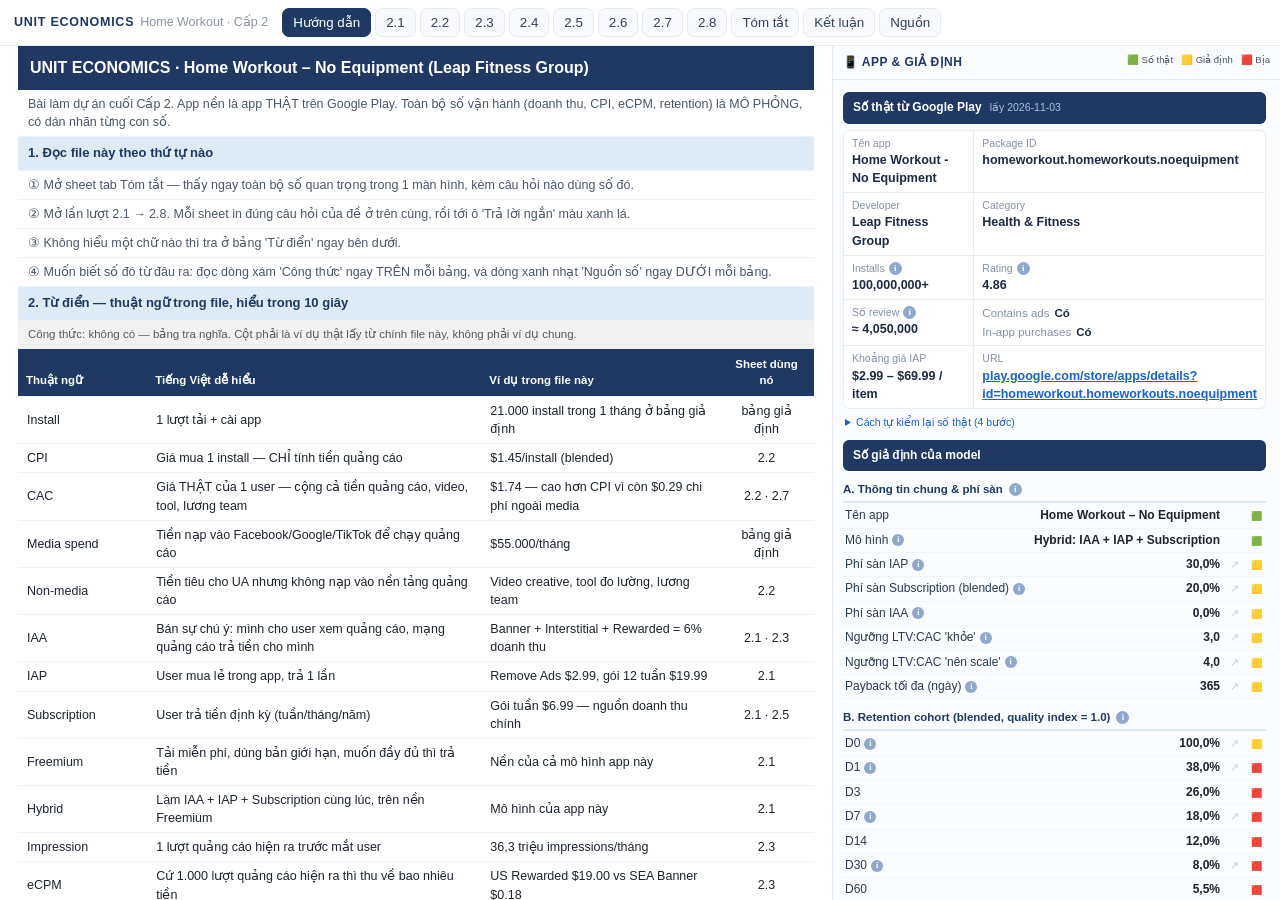
==== Unit_Economics_Home_Workout.html @ cc7281fc "first commit" ====
<!doctype html>
<html lang="vi">
<head>
<meta charset="utf-8">
<meta name="viewport" content="width=device-width,initial-scale=1">
<title>Unit Economics · Home Workout — Cấp 2</title>
<style>
*{box-sizing:border-box}
:root{--navy:#1F3864;--blue:#DEEAF6;--green:#E2EFDA;--gray:#F2F2F2;--line:#e6eaf0;--ink:#1c2430}
html,body{height:100%}
body{margin:0;display:flex;flex-direction:column;overflow:hidden;color:var(--ink);
font:14px/1.45 -apple-system,BlinkMacSystemFont,"Segoe UI",Roboto,"Helvetica Neue",Arial,sans-serif;background:#fff}

.top{display:flex;align-items:center;gap:14px;padding:8px 14px;border-bottom:1px solid var(--line);flex:0 0 auto}
.brand{font-weight:700;color:var(--navy);font-size:12.5px;letter-spacing:.06em;white-space:nowrap}
.brand span{font-weight:400;color:#8a94a3;letter-spacing:0;margin-left:6px}
.tabs{display:flex;gap:4px;overflow-x:auto;flex:1 1 auto}
.tab{border:1px solid var(--line);background:#f7f9fc;color:#33415a;padding:6px 10px;border-radius:7px;
font:600 12.5px/1 inherit;cursor:pointer;white-space:nowrap}
.tab:hover{border-color:#c9d6e8}
.tab.on{background:var(--navy);color:#fff;border-color:var(--navy)}

.split{display:flex;flex:1 1 auto;min-height:0}
#work{flex:1 1 auto;min-width:0;overflow-y:auto;padding:14px 18px 70px}
#data{flex:0 0 35%;max-width:35%;overflow-y:auto;border-left:1px solid var(--line);background:#fbfcfe}

/* bang bai lam: cot tu co theo noi dung, khong ep theo width cua Excel */
.sheet{display:none}
.sheet.on{display:block}
table.grid{width:100%;border-collapse:collapse;font-size:12.5px}
/* bang 2-3 cot: rong dung bang chu, khong keo het be ngang (cot nhan se hu vo ra) */
table.grid.narrow{width:auto;max-width:100%}
/* bang nho: cho thoang 2 ben, van om theo chu chu khong keo het 100% */
table.grid.narrow td,table.grid.narrow th{padding:5px 15px}
.grid td,.grid th{border-bottom:1px solid #eef1f5;padding:5px 9px;vertical-align:middle;text-align:left}
.grid th{text-align:left}
.grid th.n{text-align:center}
.grid td.n{text-align:center;font-variant-numeric:tabular-nums}
.grid td.n:first-child{text-align:left}
.grid.fixed{table-layout:fixed}
.grid.fixed td,.grid.fixed th{overflow-wrap:normal}
.grid .r-title td,.grid .r-sec td,.grid .r-ans td,.grid .r-fml td,.grid .r-ref td,.grid .r-note td{white-space:normal}
.grid.wide{font-size:11.5px}
.grid.wide td,.grid.wide th{padding:5px 6px}
.r-title td{background:var(--navy);color:#fff;font-weight:700;font-size:16px;padding:11px 12px;border:0;line-height:1.35}
.r-sec td{background:var(--blue);color:var(--navy);font-weight:700;font-size:13px;padding:7px 10px}
.r-ans td{background:var(--green);color:var(--navy);font-weight:600;padding:9px 11px;line-height:1.6}
.r-fml td{background:var(--gray);color:#595959;font-size:11.5px;padding:5px 10px}
.r-ref td{background:#F1F7EF;color:#3f6b4e;font-size:11.5px;padding:5px 10px}
.r-note td{padding:5px 10px;color:#4a5768}
.r-head th{background:var(--navy);color:#fff;font-weight:600;font-size:11.5px;vertical-align:bottom;padding:7px 8px;text-align:left}
.r-head th.n{text-align:center}
.tot{background:#D9D9D9!important;font-weight:700}
.key{background:#FFF2CC!important}
.inp{color:#0000CC}
.rf{color:#007A33}
.calc{cursor:pointer}
.calc:hover{background:#fbf7ea}
.src{cursor:pointer}
.src:hover{background:#fff3cd;box-shadow:inset 0 0 0 2px #ffe08a}
.src.on{background:#ffe8a3;box-shadow:inset 0 0 0 2px #f0a500}
.self{cursor:help;border-bottom:1px dotted #c9ab00}
td.uses{cursor:pointer}
td.uses:hover{background:#fbf7ea}
.num{cursor:pointer;border-bottom:1px dotted #4a7fb5;padding-bottom:1px}
.num:hover{background:#fff3cd;box-shadow:0 0 0 2px #fff3cd}
.info{display:inline-flex;align-items:center;justify-content:center;width:13px;height:13px;border-radius:50%;
background:#8fa8cc;color:#fff;font:700 9px/1 Georgia,serif;margin-left:4px;cursor:help;vertical-align:1px;flex:0 0 auto}
.r-head th .info{background:#5b7bab;color:#fff}

#tip{position:fixed;z-index:99;max-width:300px;background:#12233c;color:#eaf1fb;padding:9px 11px;border-radius:8px;
font-size:12px;line-height:1.5;box-shadow:0 12px 30px rgba(15,32,58,.28);opacity:0;pointer-events:none;transition:opacity .12s}
#tip.on{opacity:1}
#tip b{color:#fff;font-size:12.5px}
#tip i{color:#9fc0ea;font-style:normal;font-size:11px}
#calc{position:fixed;z-index:100;display:none;max-width:330px;background:#0f2a4a;color:#eaf1fb;padding:9px 11px;
border-radius:8px;font-size:12px;line-height:1.5;box-shadow:0 12px 30px rgba(15,32,58,.3)}
#calc.on{display:block}
#calc .ch{font-size:10.5px;color:#9fc0ea;margin-bottom:3px}
#calc .ch b{color:#fff;font-size:12px}
#calc .cx{color:#dbe7f6;font-variant-numeric:tabular-nums;overflow-wrap:break-word}
#calc .cd{margin-top:2px;font-weight:700;color:#ffe08a;font-variant-numeric:tabular-nums}
#calc .use-note{margin-top:5px;font-size:10.5px;color:#9fc0ea}
#calc .cg{display:flex;flex-wrap:wrap;gap:4px;margin-top:6px}
#calc .gotab{border:0;border-radius:5px;background:#1d4b7f;color:#cfe3ff;font:600 11px/1 inherit;
padding:5px 7px;cursor:pointer}
#calc .gotab:hover{background:#2b6aad;color:#fff}
/* o duoc dung boi o dang bam (cung tab) + dong nguon o cot phai: vang giu nguyen */
.use-on{background:#fff3cd!important;box-shadow:inset 0 0 0 2px #ffd75e}
.hl{background:#fff3cd!important;box-shadow:inset 3px 0 0 #f0a500}
#toast{position:fixed;left:16px;bottom:16px;z-index:98;max-width:46%;background:#12233c;color:#fff;font-size:12px;
padding:8px 12px;border-radius:8px;opacity:0;transform:translateY(6px);transition:.18s;pointer-events:none}
#toast.on{opacity:1;transform:none}

/* cot phai */
.dhead{position:sticky;top:0;z-index:5;background:#fbfcfe;border-bottom:1px solid var(--line);padding:8px 10px}
.dtit{font-weight:700;color:var(--navy);font-size:12px;letter-spacing:.04em;display:flex;align-items:baseline;gap:6px}
.dtit span{font-weight:400;color:#93a0b3;letter-spacing:0;font-size:10.5px}
.dlegend{position:absolute;top:7px;right:10px;display:flex;gap:8px;font-size:9.5px;color:#4a5768}
.dlegend .lg{white-space:nowrap;cursor:help}
.dnote{font-size:10.5px;color:#7c8798;margin-top:2px;min-height:15px}
.dnote:empty{min-height:0;margin:0}
.dbody{padding:2px 14px 70px 10px}
.pblk{display:flex;align-items:baseline;gap:8px;margin:10px 0 6px;background:var(--navy);color:#fff;
font-size:12px;font-weight:700;padding:7px 10px;border-radius:6px}
.pblk span{font-weight:400;font-size:10.5px;color:#a9c0e0}
.facts{display:grid;grid-template-columns:1fr 1fr;gap:1px;background:#e7edf5;border:1px solid #e7edf5;border-radius:6px;overflow:hidden}
.fact{background:#fff;padding:5px 8px;scroll-margin:70px}
.fact.full{grid-column:1/-1}
.fk{font-size:10.5px;color:#8492a6;display:flex;align-items:center}
.fv{font-size:12.5px;font-weight:600;color:#1c2b42;overflow-wrap:break-word}
.fact.two{background:#fff;padding:4px 8px}
.frow{display:flex;align-items:baseline;gap:5px;font-size:11.5px;padding:1px 0}
.frow span{color:#8492a6}
.frow b{font-weight:600;color:#1c2b42}
.storelink{color:#1a63c9;text-decoration:underline;font-weight:600}
.ps{margin:0 0 2px}
.ps h4{display:flex;align-items:center;gap:2px;margin:10px 0 1px;font-size:11.5px;color:var(--navy);
padding-bottom:3px;border-bottom:2px solid var(--blue)}
.pr{display:grid;grid-template-columns:minmax(0,1fr) auto 16px 16px;align-items:baseline;gap:0 6px;
padding:3px 2px;border-bottom:1px solid #f1f4f8;font-size:12px;scroll-margin:70px}
.pr .k{min-width:0;color:#2a3a52;display:flex;align-items:center;flex-wrap:wrap}
.pr .v{font-weight:700;font-variant-numeric:tabular-nums;text-align:right;overflow-wrap:break-word}
.pr .lbcell{grid-column:4}            /* dong nao khong co nut van giu dung cot mau */
.lbcell{font-size:9px;line-height:1;text-align:center}
.pr .info{width:12px;height:12px;font-size:8px}
.use{width:16px;text-align:center;border:0;background:none;color:#c3cddb;font-size:11px;line-height:1;padding:0 1px;cursor:pointer}
.pr:hover .use,.fact:hover .use{color:#1a63c9}
.pnote{font-size:10.5px;color:#7b8697;padding:5px 2px 0;line-height:1.5}
.pnote b{color:#3f5573}
.phow{margin:6px 2px 0}
.phow>summary{cursor:pointer;font-size:10.5px;color:#1a63c9}
.phow ol{margin:4px 0 0;padding-left:16px;font-size:10.5px;color:#7b8697;line-height:1.5}
table.mini{width:100%;margin:4px 0 6px;border-collapse:collapse;font-size:11px;table-layout:auto}
table.mini th,table.mini td{border-bottom:1px solid #eef1f5;padding:3px 5px;text-align:center;font-variant-numeric:tabular-nums;white-space:nowrap}
table.mini tr:first-child th{background:#eef3fa;color:#2a3a52;text-align:center;font-weight:600;white-space:normal}
table.mini th[scope=row]{text-align:left;font-weight:400;color:#2a3a52;white-space:normal}
table.mini .lbh,table.mini .lbcell{width:16px;padding:3px 0;text-align:center}

.hit{animation:hit 2.1s ease-out}
@keyframes hit{0%{background:#ffd75e;box-shadow:inset 3px 0 0 #f0a500}
70%{background:#ffeeb8}100%{background:rgba(255,238,184,0)}}

.dt{display:none}
@media(max-width:1100px){
  #work{padding:10px 10px 70px}
  #data{position:fixed;inset:0;max-width:none;flex:none;z-index:60;display:none;border:0}
  body.datopen #data{display:block}
  .dt{display:inline-block;border:1px solid var(--line);background:#f7f9fc;color:var(--navy);
  font:600 12px/1 inherit;padding:7px 10px;border-radius:7px;cursor:pointer}
}
</style>
</head>
<body>
<header class="top">
  <div class="brand">UNIT ECONOMICS<span>Home Workout · Cấp 2</span></div>
  <nav class="tabs" id="tabs"><button class="tab" data-t="A_Huong_Dan">Hướng dẫn</button><button class="tab" data-t="2.1_Monetization">2.1</button><button class="tab" data-t="2.2_CPI_CAC">2.2</button><button class="tab" data-t="2.3_eCPM">2.3</button><button class="tab" data-t="2.4_ROAS">2.4</button><button class="tab" data-t="2.5_LTV">2.5</button><button class="tab" data-t="2.6_pLTV">2.6</button><button class="tab" data-t="2.7_LTV_CAC">2.7</button><button class="tab" data-t="2.8_Phan_Tang">2.8</button><button class="tab" data-t="B_Tom_Tat">Tóm tắt</button><button class="tab" data-t="E_Ket_Luan">Kết luận</button><button class="tab" data-t="F_Nguon_Cong_Cu">Nguồn</button></nav>
  <button class="dt" id="dtoggle">Dữ liệu ⇄</button>
</header>
<main class="split">
  <section id="work"><article class="sheet" id="s-A_Huong_Dan">
<table class="grid"><tr class="r-title"><td>UNIT ECONOMICS  ·  Home Workout – No Equipment (Leap Fitness Group)</td></tr></table>
<table class="grid"><tr class="r-note"><td id="c-A_Huong_Dan-A2">Bài làm dự án cuối Cấp 2. App nền là app THẬT trên Google Play. Toàn bộ số vận hành (doanh thu, CPI, eCPM, retention) là MÔ PHỎNG, có dán nhãn từng con số.</td></tr></table>
<table class="grid"><tr class="r-sec"><td>1. Đọc file này theo thứ tự nào</td></tr></table>
<table class="grid"><tr class="r-note"><td id="c-A_Huong_Dan-A5">① Mở sheet tab Tóm tắt — thấy ngay toàn bộ số quan trọng trong 1 màn hình, kèm câu hỏi nào dùng số đó.</td></tr></table>
<table class="grid"><tr class="r-note"><td id="c-A_Huong_Dan-A6">② Mở lần lượt 2.1 → 2.8. Mỗi sheet in đúng câu hỏi của đề ở trên cùng, rồi tới ô &#x27;Trả lời ngắn&#x27; màu xanh lá.</td></tr></table>
<table class="grid"><tr class="r-note"><td id="c-A_Huong_Dan-A7">③ Không hiểu một chữ nào thì tra ở bảng &#x27;Từ điển&#x27; ngay bên dưới.</td></tr></table>
<table class="grid"><tr class="r-note"><td id="c-A_Huong_Dan-A8">④ Muốn biết số đó từ đâu ra: đọc dòng xám &#x27;Công thức&#x27; ngay TRÊN mỗi bảng, và dòng xanh nhạt &#x27;Nguồn số&#x27; ngay DƯỚI mỗi bảng.</td></tr></table>
<table class="grid"><tr class="r-sec"><td>2. Từ điển — thuật ngữ trong file, hiểu trong 10 giây</td></tr></table>
<table class="grid"><tr class="r-fml"><td>Công thức: không có — bảng tra nghĩa. Cột phải là ví dụ thật lấy từ chính file này, không phải ví dụ chung.</td></tr></table>
<table class="grid"><colgroup><col><col><col><col></colgroup>
<tr class="r-head"><th colspan="1" rowspan="1" class="">Thuật ngữ</th><th colspan="1" rowspan="1" class="">Tiếng Việt dễ hiểu</th><th colspan="1" rowspan="1" class="">Ví dụ trong file này</th><th colspan="1" rowspan="1" class="n">Sheet dùng nó</th></tr>
<tr class="r-body"><td id="c-A_Huong_Dan-A13" colspan="1" rowspan="1" class="">Install</td><td id="c-A_Huong_Dan-B13" colspan="1" rowspan="1" class="">1 lượt tải + cài app</td><td id="c-A_Huong_Dan-C13" colspan="1" rowspan="1" class="">21.000 install trong 1 tháng ở bảng giả định</td><td id="c-A_Huong_Dan-D13" colspan="1" rowspan="1" class="n">bảng giả định</td></tr>
<tr class="r-body"><td id="c-A_Huong_Dan-A14" colspan="1" rowspan="1" class="">CPI</td><td id="c-A_Huong_Dan-B14" colspan="1" rowspan="1" class="">Giá mua 1 install — CHỈ tính tiền quảng cáo</td><td id="c-A_Huong_Dan-C14" colspan="1" rowspan="1" class="">$1.45/install (blended)</td><td id="c-A_Huong_Dan-D14" colspan="1" rowspan="1" class="n">2.2</td></tr>
<tr class="r-body"><td id="c-A_Huong_Dan-A15" colspan="1" rowspan="1" class="">CAC</td><td id="c-A_Huong_Dan-B15" colspan="1" rowspan="1" class="">Giá THẬT của 1 user — cộng cả tiền quảng cáo, video, tool, lương team</td><td id="c-A_Huong_Dan-C15" colspan="1" rowspan="1" class="">$1.74 — cao hơn CPI vì còn $0.29 chi phí ngoài media</td><td id="c-A_Huong_Dan-D15" colspan="1" rowspan="1" class="n">2.2 · 2.7</td></tr>
<tr class="r-body"><td id="c-A_Huong_Dan-A16" colspan="1" rowspan="1" class="">Media spend</td><td id="c-A_Huong_Dan-B16" colspan="1" rowspan="1" class="">Tiền nạp vào Facebook/Google/TikTok để chạy quảng cáo</td><td id="c-A_Huong_Dan-C16" colspan="1" rowspan="1" class="">$55.000/tháng</td><td id="c-A_Huong_Dan-D16" colspan="1" rowspan="1" class="n">bảng giả định</td></tr>
<tr class="r-body"><td id="c-A_Huong_Dan-A17" colspan="1" rowspan="1" class="">Non-media</td><td id="c-A_Huong_Dan-B17" colspan="1" rowspan="1" class="">Tiền tiêu cho UA nhưng không nạp vào nền tảng quảng cáo</td><td id="c-A_Huong_Dan-C17" colspan="1" rowspan="1" class="">Video creative, tool đo lường, lương team</td><td id="c-A_Huong_Dan-D17" colspan="1" rowspan="1" class="n">2.2</td></tr>
<tr class="r-body"><td id="c-A_Huong_Dan-A18" colspan="1" rowspan="1" class="">IAA</td><td id="c-A_Huong_Dan-B18" colspan="1" rowspan="1" class="">Bán sự chú ý: mình cho user xem quảng cáo, mạng quảng cáo trả tiền cho mình</td><td id="c-A_Huong_Dan-C18" colspan="1" rowspan="1" class="">Banner + Interstitial + Rewarded = 6% doanh thu</td><td id="c-A_Huong_Dan-D18" colspan="1" rowspan="1" class="n">2.1 · 2.3</td></tr>
<tr class="r-body"><td id="c-A_Huong_Dan-A19" colspan="1" rowspan="1" class="">IAP</td><td id="c-A_Huong_Dan-B19" colspan="1" rowspan="1" class="">User mua lẻ trong app, trả 1 lần</td><td id="c-A_Huong_Dan-C19" colspan="1" rowspan="1" class="">Remove Ads $2.99, gói 12 tuần $19.99</td><td id="c-A_Huong_Dan-D19" colspan="1" rowspan="1" class="n">2.1</td></tr>
<tr class="r-body"><td id="c-A_Huong_Dan-A20" colspan="1" rowspan="1" class="">Subscription</td><td id="c-A_Huong_Dan-B20" colspan="1" rowspan="1" class="">User trả tiền định kỳ (tuần/tháng/năm)</td><td id="c-A_Huong_Dan-C20" colspan="1" rowspan="1" class="">Gói tuần $6.99 — nguồn doanh thu chính</td><td id="c-A_Huong_Dan-D20" colspan="1" rowspan="1" class="n">2.1 · 2.5</td></tr>
<tr class="r-body"><td id="c-A_Huong_Dan-A21" colspan="1" rowspan="1" class="">Freemium</td><td id="c-A_Huong_Dan-B21" colspan="1" rowspan="1" class="">Tải miễn phí, dùng bản giới hạn, muốn đầy đủ thì trả tiền</td><td id="c-A_Huong_Dan-C21" colspan="1" rowspan="1" class="">Nền của cả mô hình app này</td><td id="c-A_Huong_Dan-D21" colspan="1" rowspan="1" class="n">2.1</td></tr>
<tr class="r-body"><td id="c-A_Huong_Dan-A22" colspan="1" rowspan="1" class="">Hybrid</td><td id="c-A_Huong_Dan-B22" colspan="1" rowspan="1" class="">Làm IAA + IAP + Subscription cùng lúc, trên nền Freemium</td><td id="c-A_Huong_Dan-C22" colspan="1" rowspan="1" class="">Mô hình của app này</td><td id="c-A_Huong_Dan-D22" colspan="1" rowspan="1" class="n">2.1</td></tr>
<tr class="r-body"><td id="c-A_Huong_Dan-A23" colspan="1" rowspan="1" class="">Impression</td><td id="c-A_Huong_Dan-B23" colspan="1" rowspan="1" class="">1 lượt quảng cáo hiện ra trước mắt user</td><td id="c-A_Huong_Dan-C23" colspan="1" rowspan="1" class="">36,3 triệu impressions/tháng</td><td id="c-A_Huong_Dan-D23" colspan="1" rowspan="1" class="n">2.3</td></tr>
<tr class="r-body"><td id="c-A_Huong_Dan-A24" colspan="1" rowspan="1" class="">eCPM</td><td id="c-A_Huong_Dan-B24" colspan="1" rowspan="1" class="">Cứ 1.000 lượt quảng cáo hiện ra thì thu về bao nhiêu tiền</td><td id="c-A_Huong_Dan-C24" colspan="1" rowspan="1" class="">US Rewarded $19.00 vs SEA Banner $0.18</td><td id="c-A_Huong_Dan-D24" colspan="1" rowspan="1" class="n">2.3</td></tr>
<tr class="r-body"><td id="c-A_Huong_Dan-A25" colspan="1" rowspan="1" class="">ARPDAU</td><td id="c-A_Huong_Dan-B25" colspan="1" rowspan="1" class="">Doanh thu quảng cáo / 1 user đang dùng app / 1 ngày</td><td id="c-A_Huong_Dan-C25" colspan="1" rowspan="1" class="">Dùng để tính phần IAA của LTV</td><td id="c-A_Huong_Dan-D25" colspan="1" rowspan="1" class="n">2.3 · 2.5</td></tr>
<tr class="r-body"><td id="c-A_Huong_Dan-A26" colspan="1" rowspan="1" class="">Retention Dn</td><td id="c-A_Huong_Dan-B26" colspan="1" rowspan="1" class="">Còn bao nhiêu % user quay lại vào ngày thứ n</td><td id="c-A_Huong_Dan-C26" colspan="1" rowspan="1" class="">D1 = 38%, D30 = 8%</td><td id="c-A_Huong_Dan-D26" colspan="1" rowspan="1" class="n">bảng giả định · 2.5</td></tr>
<tr class="r-body"><td id="c-A_Huong_Dan-A27" colspan="1" rowspan="1" class="">Churn</td><td id="c-A_Huong_Dan-B27" colspan="1" rowspan="1" class="">% user trả tiền bỏ đi mỗi tháng</td><td id="c-A_Huong_Dan-C27" colspan="1" rowspan="1" class="">19%/tháng → 1 subscriber ở được ~5,3 tháng</td><td id="c-A_Huong_Dan-D27" colspan="1" rowspan="1" class="n">2.5</td></tr>
<tr class="r-body"><td id="c-A_Huong_Dan-A28" colspan="1" rowspan="1" class="">LTV</td><td id="c-A_Huong_Dan-B28" colspan="1" rowspan="1" class="">Tổng tiền 1 user mang lại trong cả vòng đời</td><td id="c-A_Huong_Dan-C28" colspan="1" rowspan="1" class="">$7.66 gross / $6.13 net sau 365 ngày</td><td id="c-A_Huong_Dan-D28" colspan="1" rowspan="1" class="n">2.5</td></tr>
<tr class="r-body"><td id="c-A_Huong_Dan-A29" colspan="1" rowspan="1" class="">Gross / Net</td><td id="c-A_Huong_Dan-B29" colspan="1" rowspan="1" class="">Gross = trước khi trừ phí. Net = số thực nhận sau khi trừ phí sàn</td><td id="c-A_Huong_Dan-C29" colspan="1" rowspan="1" class="">Store lấy 30% IAP, ~20% Sub</td><td id="c-A_Huong_Dan-D29" colspan="1" rowspan="1" class="n">2.5</td></tr>
<tr class="r-body"><td id="c-A_Huong_Dan-A30" colspan="1" rowspan="1" class="">Phí sàn</td><td id="c-A_Huong_Dan-B30" colspan="1" rowspan="1" class="">Apple/Google cắt 15–30% mỗi giao dịch</td><td id="c-A_Huong_Dan-C30" colspan="1" rowspan="1" class="">Gross margin còn lại 80%</td><td id="c-A_Huong_Dan-D30" colspan="1" rowspan="1" class="n">bảng giả định · 2.5</td></tr>
<tr class="r-body"><td id="c-A_Huong_Dan-A31" colspan="1" rowspan="1" class="">Gross margin sau phí sàn</td><td id="c-A_Huong_Dan-B31" colspan="1" rowspan="1" class="">% doanh thu còn lại sau khi store lấy phần của nó</td><td id="c-A_Huong_Dan-C31" colspan="1" rowspan="1" class="">80.0% — dùng để so LTV với CAC cho đúng</td><td id="c-A_Huong_Dan-D31" colspan="1" rowspan="1" class="n">2.5 · 2.2</td></tr>
<tr class="r-body"><td id="c-A_Huong_Dan-A32" colspan="1" rowspan="1" class="">ROAS</td><td id="c-A_Huong_Dan-B32" colspan="1" rowspan="1" class="">Thu về bao nhiêu đồng trên mỗi 1 đồng chi quảng cáo</td><td id="c-A_Huong_Dan-C32" colspan="1" rowspan="1" class="">ROAS D7 = 75% nghĩa là đã thu hồi 75% tiền ads</td><td id="c-A_Huong_Dan-D32" colspan="1" rowspan="1" class="n">2.4</td></tr>
<tr class="r-body"><td id="c-A_Huong_Dan-A33" colspan="1" rowspan="1" class="">ROAS ròng</td><td id="c-A_Huong_Dan-B33" colspan="1" rowspan="1" class="">ROAS sau khi đã trừ phí sàn và chi phí ngoài media — con số thật</td><td id="c-A_Huong_Dan-C33" colspan="1" rowspan="1" class="">Hòa vốn khi ≥ 100%</td><td id="c-A_Huong_Dan-D33" colspan="1" rowspan="1" class="n">2.4</td></tr>
<tr class="r-body"><td id="c-A_Huong_Dan-A34" colspan="1" rowspan="1" class="">pLTV</td><td id="c-A_Huong_Dan-B34" colspan="1" rowspan="1" class="">LTV dự đoán từ tín hiệu 24h đầu, để quyết định sớm thay vì chờ 30 ngày</td><td id="c-A_Huong_Dan-C34" colspan="1" rowspan="1" class="">pLTV:CAC Meta 2.79</td><td id="c-A_Huong_Dan-D34" colspan="1" rowspan="1" class="n">2.6</td></tr>
<tr class="r-body"><td id="c-A_Huong_Dan-A35" colspan="1" rowspan="1" class="">Payback</td><td id="c-A_Huong_Dan-B35" colspan="1" rowspan="1" class="">Bao lâu thì tiền thu về bằng tiền đã bỏ ra mua user</td><td id="c-A_Huong_Dan-C35" colspan="1" rowspan="1" class="">Blended D21 = 21 ngày</td><td id="c-A_Huong_Dan-D35" colspan="1" rowspan="1" class="n">2.7</td></tr>
<tr class="r-body"><td id="c-A_Huong_Dan-A36" colspan="1" rowspan="1" class="">LTV:CAC</td><td id="c-A_Huong_Dan-B36" colspan="1" rowspan="1" class="">Tỷ lệ vàng. 1:1 là hòa tiền ads (vẫn lỗ) · 3:1 là khỏe · &gt;4:1 nên scale</td><td id="c-A_Huong_Dan-C36" colspan="1" rowspan="1" class="">3.63 — khỏe</td><td id="c-A_Huong_Dan-D36" colspan="1" rowspan="1" class="n">2.7</td></tr>
<tr class="r-body"><td id="c-A_Huong_Dan-A37" colspan="1" rowspan="1" class="">Blended</td><td id="c-A_Huong_Dan-B37" colspan="1" rowspan="1" class="">Gộp tất cả kênh lại thành 1 con số trung bình</td><td id="c-A_Huong_Dan-C37" colspan="1" rowspan="1" class="">Blended vs Meta riêng vs Google riêng</td><td id="c-A_Huong_Dan-D37" colspan="1" rowspan="1" class="n">2.4 · 2.7</td></tr>
<tr class="r-body"><td id="c-A_Huong_Dan-A38" colspan="1" rowspan="1" class="">Cohort</td><td id="c-A_Huong_Dan-B38" colspan="1" rowspan="1" class="">Nhóm user cùng ngày cài app, theo dõi cùng nhau</td><td id="c-A_Huong_Dan-C38" colspan="1" rowspan="1" class="">Cohort 1 tháng</td><td id="c-A_Huong_Dan-D38" colspan="1" rowspan="1" class="n">2.4 · 2.5</td></tr>
<tr class="r-body"><td id="c-A_Huong_Dan-A39" colspan="1" rowspan="1" class="">Quality index</td><td id="c-A_Huong_Dan-B39" colspan="1" rowspan="1" class="">Hệ số chất lượng user của từng kênh. 1.0 = trung bình</td><td id="c-A_Huong_Dan-C39" colspan="1" rowspan="1" class="">Meta 1.20 · Google 1.10 · TikTok 0.30</td><td id="c-A_Huong_Dan-D39" colspan="1" rowspan="1" class="n">bảng giả định · 2.5</td></tr>
<tr class="r-body"><td id="c-A_Huong_Dan-A40" colspan="1" rowspan="1" class="">Whale / Dolphin / Minnow</td><td id="c-A_Huong_Dan-B40" colspan="1" rowspan="1" class="">Cá voi / cá heo / cá con — user chi nhiều / vừa / ít</td><td id="c-A_Huong_Dan-C40" colspan="1" rowspan="1" class="">1% whale tạo 47% doanh thu</td><td id="c-A_Huong_Dan-D40" colspan="1" rowspan="1" class="n">2.8</td></tr>
<tr class="r-body"><td id="c-A_Huong_Dan-A41" colspan="1" rowspan="1" class="">ARPPU</td><td id="c-A_Huong_Dan-B41" colspan="1" rowspan="1" class="">Doanh thu / 1 user CÓ trả tiền (khác ARPU: chia cho mọi user)</td><td id="c-A_Huong_Dan-C41" colspan="1" rowspan="1" class="">$11.69/payer/tháng</td><td id="c-A_Huong_Dan-D41" colspan="1" rowspan="1" class="n">2.5</td></tr>
<tr class="r-body"><td id="c-A_Huong_Dan-A42" colspan="1" rowspan="1" class="">tROAS</td><td id="c-A_Huong_Dan-B42" colspan="1" rowspan="1" class="">Mục tiêu ROAS mình đặt cho máy học, để nó đi tìm user giống nhóm sinh lời</td><td id="c-A_Huong_Dan-C42" colspan="1" rowspan="1" class="">tROAS D7 tối thiểu 72%</td><td id="c-A_Huong_Dan-D42" colspan="1" rowspan="1" class="n">2.8</td></tr>
<tr class="r-body"><td id="c-A_Huong_Dan-A43" colspan="1" rowspan="1" class="">MMP</td><td id="c-A_Huong_Dan-B43" colspan="1" rowspan="1" class="">Tool đo lường bên thứ ba: AppsFlyer / Adjust / Singular</td><td id="c-A_Huong_Dan-C43" colspan="1" rowspan="1" class="">Nơi đọc ROAS theo cohort</td><td id="c-A_Huong_Dan-D43" colspan="1" rowspan="1" class="n">tab Nguồn</td></tr>
</table>
<table class="grid"><tr class="r-sec"><td>3. Nhãn dữ liệu (bắt buộc, không có ngoại lệ)</td></tr></table>
<table class="grid narrow">
<tr class="r-body"><td id="c-A_Huong_Dan-A46" colspan="1" rowspan="1" class="">🟩 REAL</td><td id="c-A_Huong_Dan-B46" colspan="1" rowspan="1" class="">Lấy trực tiếp từ nguồn công khai — có link + ngày lấy ở bảng số thật</td></tr>
<tr class="r-body"><td id="c-A_Huong_Dan-A47" colspan="1" rowspan="1" class="">🟨 ASSUMED</td><td id="c-A_Huong_Dan-B47" colspan="1" rowspan="1" class="">Giả định có căn cứ benchmark ngành — benchmark gốc ghi ở sheet tab Nguồn</td></tr>
<tr class="r-body"><td id="c-A_Huong_Dan-A48" colspan="1" rowspan="1" class="">🟥 FAKE</td><td id="c-A_Huong_Dan-B48" colspan="1" rowspan="1" class="">Số bịa để bài chạy được — không dùng để ra quyết định thật</td></tr>
</table>
<table class="grid"><tr class="r-sec"><td>4. Mục lục — sheet nào trả lời câu nào của đề</td></tr></table>
<table class="grid"><tr class="r-fml"><td>Công thức: không có — bảng mục lục. Cột &#x27;Câu hỏi&#x27; khớp đúng số thứ tự trong đề bài.</td></tr></table>
<table class="grid narrow">
<tr class="r-head"><th colspan="1" rowspan="1" class="">Sheet</th><th colspan="1" rowspan="1" class="n">Câu hỏi</th><th colspan="1" rowspan="1" class="">Nội dung</th></tr>
<tr class="r-body"><td id="c-A_Huong_Dan-A53" colspan="1" rowspan="1" class="">tab Tóm tắt</td><td id="c-A_Huong_Dan-B53" colspan="1" rowspan="1" class="n">tất cả</td><td id="c-A_Huong_Dan-C53" colspan="1" rowspan="1" class="">Một màn hình chứa toàn bộ số quan trọng + số đó lấy từ sheet nào</td></tr>
<tr class="r-body"><td id="c-A_Huong_Dan-A54" colspan="1" rowspan="1" class="">bảng số thật</td><td id="c-A_Huong_Dan-B54" colspan="1" rowspan="1" class="n">—</td><td id="c-A_Huong_Dan-C54" colspan="1" rowspan="1" class="">Dữ liệu THẬT lấy từ Google Play + danh giới thật/giả của cả bài</td></tr>
<tr class="r-body"><td id="c-A_Huong_Dan-A55" colspan="1" rowspan="1" class="">bảng giả định</td><td id="c-A_Huong_Dan-B55" colspan="1" rowspan="1" class="n">—</td><td id="c-A_Huong_Dan-C55" colspan="1" rowspan="1" class="">Toàn bộ giả định: phí sàn, retention, ads, IAP, Sub, kênh, chi phí ngoài media</td></tr>
<tr class="r-body"><td id="c-A_Huong_Dan-A56" colspan="1" rowspan="1" class="">tab 2.1</td><td id="c-A_Huong_Dan-B56" colspan="1" rowspan="1" class="n">2.1</td><td id="c-A_Huong_Dan-C56" colspan="1" rowspan="1" class="">App kiếm tiền từ đâu — mô hình gì, liệt kê đủ 100% nguồn doanh thu</td></tr>
<tr class="r-body"><td id="c-A_Huong_Dan-A57" colspan="1" rowspan="1" class="">tab 2.2</td><td id="c-A_Huong_Dan-B57" colspan="1" rowspan="1" class="n">2.2 (+ đệm cho 2.7)</td><td id="c-A_Huong_Dan-C57" colspan="1" rowspan="1" class="">CPI theo kênh, và CAC thật = CPI + chi phí ngoài media</td></tr>
<tr class="r-body"><td id="c-A_Huong_Dan-A58" colspan="1" rowspan="1" class="">tab 2.3</td><td id="c-A_Huong_Dan-B58" colspan="1" rowspan="1" class="n">2.3</td><td id="c-A_Huong_Dan-C58" colspan="1" rowspan="1" class="">eCPM tổng + theo Geo + theo định dạng + ARPDAU</td></tr>
<tr class="r-body"><td id="c-A_Huong_Dan-A59" colspan="1" rowspan="1" class="">tab 2.4</td><td id="c-A_Huong_Dan-B59" colspan="1" rowspan="1" class="n">2.4</td><td id="c-A_Huong_Dan-C59" colspan="1" rowspan="1" class="">ROAS D0/D7/D30/D90/D180/D365, mốc hòa vốn, blended vs theo kênh</td></tr>
<tr class="r-body"><td id="c-A_Huong_Dan-A60" colspan="1" rowspan="1" class="">tab 2.5</td><td id="c-A_Huong_Dan-B60" colspan="1" rowspan="1" class="n">2.5</td><td id="c-A_Huong_Dan-C60" colspan="1" rowspan="1" class="">Total LTV = IAA + IAP + Sub, kiểm chứng lại bằng ARPU/Churn</td></tr>
<tr class="r-body"><td id="c-A_Huong_Dan-A61" colspan="1" rowspan="1" class="">tab 2.6</td><td id="c-A_Huong_Dan-B61" colspan="1" rowspan="1" class="n">2.6</td><td id="c-A_Huong_Dan-C61" colspan="1" rowspan="1" class="">Tín hiệu 24h, ngưỡng quyết định, scale/pause trong 48h</td></tr>
<tr class="r-body"><td id="c-A_Huong_Dan-A62" colspan="1" rowspan="1" class="">tab 2.7</td><td id="c-A_Huong_Dan-B62" colspan="1" rowspan="1" class="n">2.7</td><td id="c-A_Huong_Dan-C62" colspan="1" rowspan="1" class="">Tỷ lệ LTV:CAC, payback, phân loại sức khỏe, CAC tối đa được trả</td></tr>
<tr class="r-body"><td id="c-A_Huong_Dan-A63" colspan="1" rowspan="1" class="">tab 2.8</td><td id="c-A_Huong_Dan-B63" colspan="1" rowspan="1" class="n">2.8</td><td id="c-A_Huong_Dan-C63" colspan="1" rowspan="1" class="">Whale/Dolphin/Minnow + chiến dịch tối ưu theo giá trị</td></tr>
<tr class="r-body"><td id="c-A_Huong_Dan-A64" colspan="1" rowspan="1" class="">tab Kết luận</td><td id="c-A_Huong_Dan-B64" colspan="1" rowspan="1" class="n">—</td><td id="c-A_Huong_Dan-C64" colspan="1" rowspan="1" class="">Nhận định 200–300 từ + checklist tiêu chí đạt</td></tr>
<tr class="r-body"><td id="c-A_Huong_Dan-A65" colspan="1" rowspan="1" class="">tab Nguồn</td><td id="c-A_Huong_Dan-B65" colspan="1" rowspan="1" class="n">—</td><td id="c-A_Huong_Dan-C65" colspan="1" rowspan="1" class="">Công cụ thật để check từng chỉ số + nguồn benchmark</td></tr>
</table>
<table class="grid"><tr class="r-sec"><td>5. Màu sắc trên bảng</td></tr></table>
<table class="grid narrow">
<tr class="r-body"><td id="c-A_Huong_Dan-A68" colspan="1" rowspan="1" class="inp">Chữ xanh dương</td><td id="c-A_Huong_Dan-B68" colspan="1" rowspan="1" class="">Ô nhập tay — sửa được, cả file tự tính lại</td></tr>
<tr class="r-body"><td id="c-A_Huong_Dan-A69" colspan="1" rowspan="1" class="">Chữ đen</td><td id="c-A_Huong_Dan-B69" colspan="1" rowspan="1" class="">Công thức tính — đừng sửa tay</td></tr>
<tr class="r-body"><td id="c-A_Huong_Dan-A70" colspan="1" rowspan="1" class="rf">Chữ xanh lá</td><td id="c-A_Huong_Dan-B70" colspan="1" rowspan="1" class="">Số lấy từ sheet khác (bấm vào ô sẽ thấy công thức chỉ đường)</td></tr>
<tr class="r-body"><td id="c-A_Huong_Dan-A71" colspan="1" rowspan="1" class="key">Nền vàng</td><td id="c-A_Huong_Dan-B71" colspan="1" rowspan="1" class="">Giả định then chốt, ảnh hưởng mạnh tới kết quả</td></tr>
<tr class="r-fml"><td colspan="1" rowspan="1" class="">Nền xám</td><td colspan="1" rowspan="1" class="">Dòng công thức — đọc để biết bảng đang tính gì</td></tr>
<tr class="r-ans"><td colspan="1" rowspan="1" class="">Nền xanh lá nhạt</td><td colspan="1" rowspan="1" class="">Câu trả lời ngắn cho đúng câu hỏi của đề</td></tr>
<tr class="r-ref"><td colspan="1" rowspan="1" class="">Nền xanh nhạt (dưới bảng)</td><td colspan="1" rowspan="1" class="">Nguồn của những số vừa dùng ở bảng trên</td></tr>
</table>
<table class="grid"><tr class="r-sec"><td>6. Lưu ý khi đọc số</td></tr></table>
<table class="grid"><tr class="r-note"><td id="c-A_Huong_Dan-A77">1) Phí sàn chỉ áp cho IAP và Subscription. Doanh thu IAA do ad network trả thẳng, không qua store.</td></tr></table>
<table class="grid"><tr class="r-note"><td id="c-A_Huong_Dan-A78">2) Quality index nhân đều lên payer rate và lượng ads của kênh — cách đơn giản hoá. Thực tế mỗi kênh có retention riêng.</td></tr></table>
<table class="grid"><tr class="r-note"><td id="c-A_Huong_Dan-A79">3) Mốc hòa vốn được ước lượng theo đường thẳng giữa 2 mốc, nên là số gần đúng, không chính xác tới từng ngày.</td></tr></table>
<table class="grid"><tr class="r-note"><td id="c-A_Huong_Dan-A80">4) Mô hình được chỉnh để đạt tiêu chí LTV ≥ 3×CAC. App fitness thật thường mất 60–120 ngày mới hoàn vốn; đây là kịch bản tốt.</td></tr></table>
<table class="grid"><tr class="r-note"><td id="c-A_Huong_Dan-A81">5) Mọi ô chữ xanh dương sửa được — đổi thử 1 giả định rồi xem cả chuỗi số chạy lại.</td></tr></table>
</article>
<article class="sheet" id="s-2.1_Monetization">
<table class="grid"><tr class="r-title"><td>2.1 — APP NÀY KIẾM TIỀN TỪ ĐÂU?</td></tr></table>
<table class="grid"><tr class="r-note"><td id="c-2.1_Monetization-A2">Câu hỏi 2.1 của đề: xác định mô hình (IAP / IAA / Subscription / Freemium / Hybrid) và liệt kê đủ 100% nguồn doanh thu. Không hiểu thuật ngữ nào → tra bảng &#x27;Từ điển&#x27; ở sheet tab Hướng dẫn.</td></tr></table>
<table class="grid"><tr class="r-ans"><td>Trả lời ngắn: HYBRID — vừa bán sự chú ý (IAA <span class="num" data-hd="Trả lời ngắn" data-res="5.7%" data-uses="2.1_MONETIZATION:C16,2.1_MONETIZATION:C17,2.1_MONETIZATION:C18,2.1_MONETIZATION:C19,2.1_MONETIZATION:C20,2.1_MONETIZATION:C21,2.1_MONETIZATION:C22,2.1_MONETIZATION:C23,2.1_MONETIZATION:C24,2.1_MONETIZATION:C25,2.1_MONETIZATION:E16,2.1_MONETIZATION:E17,2.1_MONETIZATION:E18,2.1_MONETIZATION:E19,2.1_MONETIZATION:E20,2.1_MONETIZATION:E21,2.1_MONETIZATION:E22,2.1_MONETIZATION:E23,2.1_MONETIZATION:E24,2.1_MONETIZATION:E25" tabindex="0">5.7%</span>), vừa bán lẻ (IAP <span class="num" data-hd="Trả lời ngắn" data-res="11.0%" data-uses="2.1_MONETIZATION:C16,2.1_MONETIZATION:C17,2.1_MONETIZATION:C18,2.1_MONETIZATION:C19,2.1_MONETIZATION:C20,2.1_MONETIZATION:C21,2.1_MONETIZATION:C22,2.1_MONETIZATION:C23,2.1_MONETIZATION:C24,2.1_MONETIZATION:C25,2.1_MONETIZATION:E16,2.1_MONETIZATION:E17,2.1_MONETIZATION:E18,2.1_MONETIZATION:E19,2.1_MONETIZATION:E20,2.1_MONETIZATION:E21,2.1_MONETIZATION:E22,2.1_MONETIZATION:E23,2.1_MONETIZATION:E24,2.1_MONETIZATION:E25" tabindex="0">11.0%</span>), vừa bán gói định kỳ (Subscription <span class="num" data-hd="Trả lời ngắn" data-res="83.4%" data-uses="2.1_MONETIZATION:C16,2.1_MONETIZATION:C17,2.1_MONETIZATION:C18,2.1_MONETIZATION:C19,2.1_MONETIZATION:C20,2.1_MONETIZATION:C21,2.1_MONETIZATION:C22,2.1_MONETIZATION:C23,2.1_MONETIZATION:C24,2.1_MONETIZATION:C25,2.1_MONETIZATION:E16,2.1_MONETIZATION:E17,2.1_MONETIZATION:E18,2.1_MONETIZATION:E19,2.1_MONETIZATION:E20,2.1_MONETIZATION:E21,2.1_MONETIZATION:E22,2.1_MONETIZATION:E23,2.1_MONETIZATION:E24,2.1_MONETIZATION:E25" tabindex="0">83.4%</span>), trên nền tải miễn phí (Freemium). Subscription là nguồn sống của app — mọi quyết định scale/pause phải nhìn vào trial start và churn của Sub, không phải eCPM.</td></tr></table>
<table class="grid"><tr class="r-sec"><td>A. Phân loại mô hình</td></tr></table>
<table class="grid"><tr class="r-fml"><td>Công thức: không có (bảng định tính) — cách xác định: mở Google Play, xem &#x27;Contains ads&#x27; và &#x27;In-app purchases&#x27;; app có trial + gói định kỳ là Subscription.</td></tr></table>
<table class="grid narrow">
<tr class="r-head"><th colspan="1" rowspan="1" class="">Mô hình</th><th colspan="1" rowspan="1" class="">Áp dụng?</th><th colspan="1" rowspan="1" class="">Giải thích</th></tr>
<tr class="r-body"><td id="c-2.1_Monetization-A7" colspan="1" rowspan="1" class="">IAP</td><td id="c-2.1_Monetization-B7" colspan="1" rowspan="1" class="">CÓ — nguồn phụ</td><td id="c-2.1_Monetization-C7" colspan="1" rowspan="1" class="">Remove Ads, gói chương trình 12 tuần, coach credit</td></tr>
<tr class="r-body"><td id="c-2.1_Monetization-A8" colspan="1" rowspan="1" class="">IAA</td><td id="c-2.1_Monetization-B8" colspan="1" rowspan="1" class="">CÓ — nguồn phụ</td><td id="c-2.1_Monetization-C8" colspan="1" rowspan="1" class="">Banner + Interstitial + Rewarded cho user miễn phí</td></tr>
<tr class="r-body"><td id="c-2.1_Monetization-A9" colspan="1" rowspan="1" class="">Subscription</td><td id="c-2.1_Monetization-B9" colspan="1" rowspan="1" class="">CÓ — nguồn CHÍNH</td><td id="c-2.1_Monetization-C9" colspan="1" rowspan="1" class="">Gói tuần/tháng/năm, trial 3 ngày, mở khoá toàn bộ chương trình</td></tr>
<tr class="r-body"><td id="c-2.1_Monetization-A10" colspan="1" rowspan="1" class="">Freemium</td><td id="c-2.1_Monetization-B10" colspan="1" rowspan="1" class="">CÓ — nền tảng</td><td id="c-2.1_Monetization-C10" colspan="1" rowspan="1" class="">Tải miễn phí, dùng bản giới hạn, paywall để nâng cấp</td></tr>
<tr class="r-body"><td id="c-2.1_Monetization-A11" colspan="1" rowspan="1" class="">HYBRID</td><td id="c-2.1_Monetization-B11" colspan="1" rowspan="1" class="">KẾT LUẬN</td><td id="c-2.1_Monetization-C11" colspan="1" rowspan="1" class="">Hybrid = IAA + IAP + Subscription, trên nền Freemium</td></tr>
</table>
<table class="grid"><tr class="r-sec"><td>B. Liệt kê 100% nguồn doanh thu (tỷ trọng trên Gross LTV 365 ngày, blended)</td></tr></table>
<table class="grid"><tr class="r-fml"><td>Công thức: $/install của từng nguồn = % Gross LTV của nhóm × tỷ trọng nguồn trong nhóm × Gross LTV 365. Tổng % phải = 100%.</td></tr></table>
<table class="grid"><colgroup><col><col><col><col><col><col></colgroup>
<tr class="r-head"><th colspan="1" rowspan="1" class="">#</th><th colspan="1" rowspan="1" class="">Nguồn</th><th colspan="1" rowspan="1" class="n">Nhóm</th><th colspan="1" rowspan="1" class="">Chi tiết</th><th colspan="1" rowspan="1" class="n">% Gross LTV365<span class="info" tabindex="0" data-tip="&lt;b&gt;LTV&lt;/b&gt;&lt;br&gt;Tổng tiền 1 user mang lại trong cả vòng đời.&lt;br&gt;&lt;i&gt;Công thức: IAP + IAA + Subscription&lt;/i&gt;&lt;br&gt;Có dùng số của tab 2.5.">i</span></th><th colspan="1" rowspan="1" class="n">$ / install (365d)<span class="info" tabindex="0" data-tip="Có dùng số của tab 2.5 · 2.3_ECPM.">i</span></th></tr>
<tr class="r-body"><td id="c-2.1_Monetization-A16" data-self="Banner · IAA" title="Ô nhập tay trong chính bảng này" data-lab="Banner · IAA" tabindex="0" colspan="1" rowspan="1" class="self">1</td><td id="c-2.1_Monetization-B16" colspan="1" rowspan="1" class="">Banner</td><td id="c-2.1_Monetization-C16" colspan="1" rowspan="1" class="n">IAA</td><td id="c-2.1_Monetization-D16" colspan="1" rowspan="1" class="">Hiển thị ở màn hình danh sách bài tập</td><td id="c-2.1_Monetization-E16" data-calc="$0,06 ÷ $7,88" data-res="0,8%" data-hd="% Gross LTV365" data-uses="2.5_LTV:G43,2.1_MONETIZATION:F16" data-src="D_GIA_DINH:69,D_GIA_DINH:70,D_GIA_DINH:71,D_GIA_DINH:72,D_GIA_DINH:32,D_GIA_DINH:33,D_GIA_DINH:34,D_GIA_DINH:39,D_GIA_DINH:40,D_GIA_DINH:62,D_GIA_DINH:48,D_GIA_DINH:55,D_GIA_DINH:56,D_GIA_DINH:63" data-lab="Banner · IAA" tabindex="0" colspan="1" rowspan="1" class="n calc uses src">0,8%</td><td id="c-2.1_Monetization-F16" data-calc="$0,45 × 14,0%" data-res="$0,06" data-hd="$ / install (365d)" data-uses="2.5_LTV:G54,2.3_ECPM:E28" data-src="D_GIA_DINH:32,D_GIA_DINH:33,D_GIA_DINH:34,D_GIA_DINH:72" data-lab="Banner · IAA" tabindex="0" colspan="1" rowspan="1" class="n calc uses src">$0,06</td></tr>
<tr class="r-body"><td id="c-2.1_Monetization-A17" data-self="Interstitial · IAA" title="Ô nhập tay trong chính bảng này" data-lab="Interstitial · IAA" tabindex="0" colspan="1" rowspan="1" class="self">2</td><td id="c-2.1_Monetization-B17" colspan="1" rowspan="1" class="">Interstitial</td><td id="c-2.1_Monetization-C17" colspan="1" rowspan="1" class="n">IAA</td><td id="c-2.1_Monetization-D17" colspan="1" rowspan="1" class="">Sau khi kết thúc bài tập</td><td id="c-2.1_Monetization-E17" data-calc="$0,22 ÷ $7,88" data-res="2,8%" data-hd="% Gross LTV365" data-uses="2.5_LTV:G43,2.1_MONETIZATION:F17" data-src="D_GIA_DINH:69,D_GIA_DINH:70,D_GIA_DINH:71,D_GIA_DINH:72,D_GIA_DINH:32,D_GIA_DINH:33,D_GIA_DINH:34,D_GIA_DINH:39,D_GIA_DINH:40,D_GIA_DINH:62,D_GIA_DINH:48,D_GIA_DINH:55,D_GIA_DINH:56,D_GIA_DINH:63" data-lab="Interstitial · IAA" tabindex="0" colspan="1" rowspan="1" class="n calc uses src">2,8%</td><td id="c-2.1_Monetization-F17" data-calc="$0,45 × 50,0%" data-res="$0,22" data-hd="$ / install (365d)" data-uses="2.5_LTV:G54,2.3_ECPM:E29" data-src="D_GIA_DINH:32,D_GIA_DINH:33,D_GIA_DINH:34,D_GIA_DINH:72" data-lab="Interstitial · IAA" tabindex="0" colspan="1" rowspan="1" class="n calc uses src">$0,22</td></tr>
<tr class="r-body"><td id="c-2.1_Monetization-A18" data-self="Rewarded video · IAA" title="Ô nhập tay trong chính bảng này" data-lab="Rewarded video · IAA" tabindex="0" colspan="1" rowspan="1" class="self">3</td><td id="c-2.1_Monetization-B18" colspan="1" rowspan="1" class="">Rewarded video</td><td id="c-2.1_Monetization-C18" colspan="1" rowspan="1" class="n">IAA</td><td id="c-2.1_Monetization-D18" colspan="1" rowspan="1" class="">Xem để mở bài tập / lượt coach</td><td id="c-2.1_Monetization-E18" data-calc="$0,16 ÷ $7,88" data-res="2,0%" data-hd="% Gross LTV365" data-uses="2.5_LTV:G43,2.1_MONETIZATION:F18" data-src="D_GIA_DINH:69,D_GIA_DINH:70,D_GIA_DINH:71,D_GIA_DINH:72,D_GIA_DINH:32,D_GIA_DINH:33,D_GIA_DINH:34,D_GIA_DINH:39,D_GIA_DINH:40,D_GIA_DINH:62,D_GIA_DINH:48,D_GIA_DINH:55,D_GIA_DINH:56,D_GIA_DINH:63" data-lab="Rewarded video · IAA" tabindex="0" colspan="1" rowspan="1" class="n calc uses src">2,0%</td><td id="c-2.1_Monetization-F18" data-calc="$0,45 × 36,0%" data-res="$0,16" data-hd="$ / install (365d)" data-uses="2.5_LTV:G54,2.3_ECPM:E30" data-src="D_GIA_DINH:32,D_GIA_DINH:33,D_GIA_DINH:34,D_GIA_DINH:72" data-lab="Rewarded video · IAA" tabindex="0" colspan="1" rowspan="1" class="n calc uses src">$0,16</td></tr>
<tr class="r-body"><td id="c-2.1_Monetization-A19" data-self="Remove Ads (non-consumable) · IAP" title="Ô nhập tay trong chính bảng này" data-lab="Remove Ads (non-consumable) · IAP" tabindex="0" colspan="1" rowspan="1" class="self">4</td><td id="c-2.1_Monetization-B19" colspan="1" rowspan="1" class="">Remove Ads (non-consumable)</td><td id="c-2.1_Monetization-C19" colspan="1" rowspan="1" class="n">IAP</td><td id="c-2.1_Monetization-D19" colspan="1" rowspan="1" class="">Mua 1 lần, giá $2.99</td><td id="c-2.1_Monetization-E19" data-calc="$0,17 ÷ $7,88" data-res="2,2%" data-hd="% Gross LTV365" data-uses="2.5_LTV:G43,2.1_MONETIZATION:F19" data-src="D_GIA_DINH:69,D_GIA_DINH:70,D_GIA_DINH:71,D_GIA_DINH:72,D_GIA_DINH:32,D_GIA_DINH:33,D_GIA_DINH:34,D_GIA_DINH:39,D_GIA_DINH:40,D_GIA_DINH:62,D_GIA_DINH:48,D_GIA_DINH:55,D_GIA_DINH:56,D_GIA_DINH:63,D_GIA_DINH:41" data-lab="Remove Ads (non-consumable) · IAP" tabindex="0" colspan="1" rowspan="1" class="n calc uses src">2,2%</td><td id="c-2.1_Monetization-F19" data-calc="$0,86 × 20,0%" data-res="$0,17" data-hd="$ / install (365d)" data-uses="2.5_LTV:G55" data-src="D_GIA_DINH:39,D_GIA_DINH:40,D_GIA_DINH:62,D_GIA_DINH:72,D_GIA_DINH:41" data-lab="Remove Ads (non-consumable) · IAP" tabindex="0" colspan="1" rowspan="1" class="n calc uses src">$0,17</td></tr>
<tr class="r-body"><td id="c-2.1_Monetization-A20" data-self="Gói chương trình 12 tuần · IAP" title="Ô nhập tay trong chính bảng này" data-lab="Gói chương trình 12 tuần · IAP" tabindex="0" colspan="1" rowspan="1" class="self">5</td><td id="c-2.1_Monetization-B20" colspan="1" rowspan="1" class="">Gói chương trình 12 tuần</td><td id="c-2.1_Monetization-C20" colspan="1" rowspan="1" class="n">IAP</td><td id="c-2.1_Monetization-D20" colspan="1" rowspan="1" class="">Non-consumable, giá $19.99</td><td id="c-2.1_Monetization-E20" data-calc="$0,43 ÷ $7,88" data-res="5,5%" data-hd="% Gross LTV365" data-uses="2.5_LTV:G43,2.1_MONETIZATION:F20" data-src="D_GIA_DINH:69,D_GIA_DINH:70,D_GIA_DINH:71,D_GIA_DINH:72,D_GIA_DINH:32,D_GIA_DINH:33,D_GIA_DINH:34,D_GIA_DINH:39,D_GIA_DINH:40,D_GIA_DINH:62,D_GIA_DINH:48,D_GIA_DINH:55,D_GIA_DINH:56,D_GIA_DINH:63,D_GIA_DINH:42" data-lab="Gói chương trình 12 tuần · IAP" tabindex="0" colspan="1" rowspan="1" class="n calc uses src">5,5%</td><td id="c-2.1_Monetization-F20" data-calc="$0,86 × 50,0%" data-res="$0,43" data-hd="$ / install (365d)" data-uses="2.5_LTV:G55" data-src="D_GIA_DINH:39,D_GIA_DINH:40,D_GIA_DINH:62,D_GIA_DINH:72,D_GIA_DINH:42" data-lab="Gói chương trình 12 tuần · IAP" tabindex="0" colspan="1" rowspan="1" class="n calc uses src">$0,43</td></tr>
<tr class="r-body"><td id="c-2.1_Monetization-A21" data-self="Coach credit (consumable) · IAP" title="Ô nhập tay trong chính bảng này" data-lab="Coach credit (consumable) · IAP" tabindex="0" colspan="1" rowspan="1" class="self">6</td><td id="c-2.1_Monetization-B21" colspan="1" rowspan="1" class="">Coach credit (consumable)</td><td id="c-2.1_Monetization-C21" colspan="1" rowspan="1" class="n">IAP</td><td id="c-2.1_Monetization-D21" colspan="1" rowspan="1" class="">Mua lặp trong app</td><td id="c-2.1_Monetization-E21" data-calc="$0,26 ÷ $7,88" data-res="3,3%" data-hd="% Gross LTV365" data-uses="2.5_LTV:G43,2.1_MONETIZATION:F21" data-src="D_GIA_DINH:69,D_GIA_DINH:70,D_GIA_DINH:71,D_GIA_DINH:72,D_GIA_DINH:32,D_GIA_DINH:33,D_GIA_DINH:34,D_GIA_DINH:39,D_GIA_DINH:40,D_GIA_DINH:62,D_GIA_DINH:48,D_GIA_DINH:55,D_GIA_DINH:56,D_GIA_DINH:63,D_GIA_DINH:43" data-lab="Coach credit (consumable) · IAP" tabindex="0" colspan="1" rowspan="1" class="n calc uses src">3,3%</td><td id="c-2.1_Monetization-F21" data-calc="$0,86 × 30,0%" data-res="$0,26" data-hd="$ / install (365d)" data-uses="2.5_LTV:G55" data-src="D_GIA_DINH:39,D_GIA_DINH:40,D_GIA_DINH:62,D_GIA_DINH:72,D_GIA_DINH:43" data-lab="Coach credit (consumable) · IAP" tabindex="0" colspan="1" rowspan="1" class="n calc uses src">$0,26</td></tr>
<tr class="r-body"><td id="c-2.1_Monetization-A22" data-self="Sub — gói tuần · Subscription" title="Ô nhập tay trong chính bảng này" data-lab="Sub — gói tuần · Subscription" tabindex="0" colspan="1" rowspan="1" class="self">7</td><td id="c-2.1_Monetization-B22" colspan="1" rowspan="1" class="">Sub — gói tuần</td><td id="c-2.1_Monetization-C22" colspan="1" rowspan="1" class="n">Subscription</td><td id="c-2.1_Monetization-D22" colspan="1" rowspan="1" class="">Giá $6.99/tuần, trial 3 ngày</td><td id="c-2.1_Monetization-E22" data-calc="$3,20 ÷ $7,88" data-res="40,6%" data-hd="% Gross LTV365" data-uses="2.5_LTV:G43,2.1_MONETIZATION:F22" data-src="D_GIA_DINH:69,D_GIA_DINH:70,D_GIA_DINH:71,D_GIA_DINH:72,D_GIA_DINH:32,D_GIA_DINH:33,D_GIA_DINH:34,D_GIA_DINH:39,D_GIA_DINH:40,D_GIA_DINH:62,D_GIA_DINH:48,D_GIA_DINH:55,D_GIA_DINH:56,D_GIA_DINH:63,D_GIA_DINH:52,D_GIA_DINH:49" data-lab="Sub — gói tuần · Subscription" tabindex="0" colspan="1" rowspan="1" class="n calc uses src">40,6%</td><td id="c-2.1_Monetization-F22" data-calc="$6,57 × 20,0% × $6,99 × 52 ÷ 12 ÷ $12,45" data-res="$3,20" data-hd="$ / install (365d)" data-uses="2.5_LTV:G56" data-src="D_GIA_DINH:48,D_GIA_DINH:55,D_GIA_DINH:56,D_GIA_DINH:63,D_GIA_DINH:72,D_GIA_DINH:52,D_GIA_DINH:49" data-lab="Sub — gói tuần · Subscription" tabindex="0" colspan="1" rowspan="1" class="n calc uses src">$3,20</td></tr>
<tr class="r-body"><td id="c-2.1_Monetization-A23" data-self="Sub — gói tháng · Subscription" title="Ô nhập tay trong chính bảng này" data-lab="Sub — gói tháng · Subscription" tabindex="0" colspan="1" rowspan="1" class="self">8</td><td id="c-2.1_Monetization-B23" colspan="1" rowspan="1" class="">Sub — gói tháng</td><td id="c-2.1_Monetization-C23" colspan="1" rowspan="1" class="n">Subscription</td><td id="c-2.1_Monetization-D23" colspan="1" rowspan="1" class="">Giá $12.99/tháng</td><td id="c-2.1_Monetization-E23" data-calc="$2,06 ÷ $7,88" data-res="26,1%" data-hd="% Gross LTV365" data-uses="2.5_LTV:G43,2.1_MONETIZATION:F23" data-src="D_GIA_DINH:69,D_GIA_DINH:70,D_GIA_DINH:71,D_GIA_DINH:72,D_GIA_DINH:32,D_GIA_DINH:33,D_GIA_DINH:34,D_GIA_DINH:39,D_GIA_DINH:40,D_GIA_DINH:62,D_GIA_DINH:48,D_GIA_DINH:55,D_GIA_DINH:56,D_GIA_DINH:63,D_GIA_DINH:53,D_GIA_DINH:50" data-lab="Sub — gói tháng · Subscription" tabindex="0" colspan="1" rowspan="1" class="n calc uses src">26,1%</td><td id="c-2.1_Monetization-F23" data-calc="$6,57 × 30,0% × $12,99 ÷ $12,45" data-res="$2,06" data-hd="$ / install (365d)" data-uses="2.5_LTV:G56" data-src="D_GIA_DINH:48,D_GIA_DINH:55,D_GIA_DINH:56,D_GIA_DINH:63,D_GIA_DINH:72,D_GIA_DINH:53,D_GIA_DINH:50" data-lab="Sub — gói tháng · Subscription" tabindex="0" colspan="1" rowspan="1" class="n calc uses src">$2,06</td></tr>
<tr class="r-body"><td id="c-2.1_Monetization-A24" data-self="Sub — gói năm · Subscription" title="Ô nhập tay trong chính bảng này" data-lab="Sub — gói năm · Subscription" tabindex="0" colspan="1" rowspan="1" class="self">9</td><td id="c-2.1_Monetization-B24" colspan="1" rowspan="1" class="">Sub — gói năm</td><td id="c-2.1_Monetization-C24" colspan="1" rowspan="1" class="n">Subscription</td><td id="c-2.1_Monetization-D24" colspan="1" rowspan="1" class="">Giá $59.99/năm</td><td id="c-2.1_Monetization-E24" data-calc="$1,32 ÷ $7,88" data-res="16,7%" data-hd="% Gross LTV365" data-uses="2.5_LTV:G43,2.1_MONETIZATION:F24" data-src="D_GIA_DINH:69,D_GIA_DINH:70,D_GIA_DINH:71,D_GIA_DINH:72,D_GIA_DINH:32,D_GIA_DINH:33,D_GIA_DINH:34,D_GIA_DINH:39,D_GIA_DINH:40,D_GIA_DINH:62,D_GIA_DINH:48,D_GIA_DINH:55,D_GIA_DINH:56,D_GIA_DINH:63,D_GIA_DINH:54,D_GIA_DINH:51" data-lab="Sub — gói năm · Subscription" tabindex="0" colspan="1" rowspan="1" class="n calc uses src">16,7%</td><td id="c-2.1_Monetization-F24" data-calc="$6,57 × 50,0% × $59,99 ÷ 12 ÷ $12,45" data-res="$1,32" data-hd="$ / install (365d)" data-uses="2.5_LTV:G56" data-src="D_GIA_DINH:48,D_GIA_DINH:55,D_GIA_DINH:56,D_GIA_DINH:63,D_GIA_DINH:72,D_GIA_DINH:54,D_GIA_DINH:51" data-lab="Sub — gói năm · Subscription" tabindex="0" colspan="1" rowspan="1" class="n calc uses src">$1,32</td></tr>
<tr class="r-body"><td id="c-2.1_Monetization-A25" data-self="Khác (offerwall, affiliate, tài tr" title="Ô nhập tay trong chính bảng này" data-lab="Khác (offerwall, affiliate, tài tr" tabindex="0" colspan="1" rowspan="1" class="self">10</td><td id="c-2.1_Monetization-B25" colspan="1" rowspan="1" class="">Khác (offerwall, affiliate, tài trợ)</td><td id="c-2.1_Monetization-C25" colspan="1" rowspan="1" class="n">Khác</td><td id="c-2.1_Monetization-D25" colspan="1" rowspan="1" class="">Không triển khai → 0%</td><td id="c-2.1_Monetization-E25" data-calc="$0,00 ÷ $7,88" data-res="0,0%" data-hd="% Gross LTV365" data-uses="2.5_LTV:G43,2.1_MONETIZATION:F25" data-src="D_GIA_DINH:69,D_GIA_DINH:70,D_GIA_DINH:71,D_GIA_DINH:72,D_GIA_DINH:32,D_GIA_DINH:33,D_GIA_DINH:34,D_GIA_DINH:39,D_GIA_DINH:40,D_GIA_DINH:62,D_GIA_DINH:48,D_GIA_DINH:55,D_GIA_DINH:56,D_GIA_DINH:63" data-lab="Khác (offerwall, affiliate, tài tr" tabindex="0" colspan="1" rowspan="1" class="n calc uses src">0,0%</td><td id="c-2.1_Monetization-F25" data-self="Khác (offerwall, affiliate, tài tr" title="Ô nhập tay trong chính bảng này" data-lab="Khác (offerwall, affiliate, tài tr" tabindex="0" colspan="1" rowspan="1" class="n self">$0,00</td></tr>
<tr class="r-body"><td class="n" colspan="1" rowspan="1"></td><td id="c-2.1_Monetization-B26" colspan="1" rowspan="1" class="tot">TỔNG</td><td class="n" colspan="1" rowspan="1"></td><td colspan="1" rowspan="1"></td><td id="c-2.1_Monetization-E26" data-calc="(0,8% + 2,8% + 2,0% + 2,2% + 5,5% + 3,3% + 40,6% + 26,1% + 16,7% + 0,0%)" data-res="100,0%" data-hd="% Gross LTV365" data-uses="2.1_MONETIZATION:E16,2.1_MONETIZATION:E17,2.1_MONETIZATION:E18,2.1_MONETIZATION:E19,2.1_MONETIZATION:E20,2.1_MONETIZATION:E21,2.1_MONETIZATION:E22,2.1_MONETIZATION:E23,2.1_MONETIZATION:E24,2.1_MONETIZATION:E25" data-src="D_GIA_DINH:69,D_GIA_DINH:70,D_GIA_DINH:71,D_GIA_DINH:72,D_GIA_DINH:32,D_GIA_DINH:33,D_GIA_DINH:34,D_GIA_DINH:39,D_GIA_DINH:40,D_GIA_DINH:62,D_GIA_DINH:48,D_GIA_DINH:55,D_GIA_DINH:56,D_GIA_DINH:63,D_GIA_DINH:41,D_GIA_DINH:42,D_GIA_DINH:43,D_GIA_DINH:52,D_GIA_DINH:49,D_GIA_DINH:53,D_GIA_DINH:50,D_GIA_DINH:54,D_GIA_DINH:51" data-lab="TỔNG" tabindex="0" colspan="1" rowspan="1" class="tot n calc uses src">100,0%</td><td id="c-2.1_Monetization-F26" data-calc="($0,06 + $0,22 + $0,16 + $0,17 + $0,43 + $0,26 + $3,20 + $2,06 + $1,32 + $0,00)" data-res="$7,88" data-hd="$ / install (365d)" data-uses="2.1_MONETIZATION:F16,2.1_MONETIZATION:F17,2.1_MONETIZATION:F18,2.1_MONETIZATION:F19,2.1_MONETIZATION:F20,2.1_MONETIZATION:F21,2.1_MONETIZATION:F22,2.1_MONETIZATION:F23,2.1_MONETIZATION:F24,2.1_MONETIZATION:F25" data-src="D_GIA_DINH:32,D_GIA_DINH:33,D_GIA_DINH:34,D_GIA_DINH:72,D_GIA_DINH:39,D_GIA_DINH:40,D_GIA_DINH:62,D_GIA_DINH:41,D_GIA_DINH:42,D_GIA_DINH:43,D_GIA_DINH:48,D_GIA_DINH:55,D_GIA_DINH:56,D_GIA_DINH:63,D_GIA_DINH:52,D_GIA_DINH:49,D_GIA_DINH:53,D_GIA_DINH:50,D_GIA_DINH:54,D_GIA_DINH:51" data-lab="TỔNG" tabindex="0" colspan="1" rowspan="1" class="tot n calc uses src">$7,88</td></tr>
<tr class="r-body"><td class="n" colspan="1" rowspan="1"></td><td id="c-2.1_Monetization-B27" colspan="1" rowspan="1" class="">Kiểm tra đủ 100%</td><td id="c-2.1_Monetization-C27" data-lab="Kiểm tra đủ 100%" tabindex="0" data-src="D_GIA_DINH:69,D_GIA_DINH:70,D_GIA_DINH:71,D_GIA_DINH:72,D_GIA_DINH:32,D_GIA_DINH:33,D_GIA_DINH:34,D_GIA_DINH:39,D_GIA_DINH:40,D_GIA_DINH:62,D_GIA_DINH:48,D_GIA_DINH:55,D_GIA_DINH:56,D_GIA_DINH:63,D_GIA_DINH:41,D_GIA_DINH:42,D_GIA_DINH:43,D_GIA_DINH:52,D_GIA_DINH:49,D_GIA_DINH:53,D_GIA_DINH:50,D_GIA_DINH:54,D_GIA_DINH:51" colspan="2" rowspan="1" class="src">OK — đủ 100%</td><td class="n" colspan="1" rowspan="1"></td><td class="n" colspan="1" rowspan="1"></td></tr>
</table>
<table class="grid"><tr class="r-ref"><td>Số lấy từ đâu: LTV365 blended = $7.88 ← tab 2.5   ·   phần IAA = $0.45 ← tab 2.5   ·   phần IAP = $0.86 ← tab 2.5   ·   phần Sub = $6.57 ← tab 2.5</td></tr></table>
<table class="grid"><tr class="r-note"><td id="c-2.1_Monetization-A30">Đọc kết quả: Subscription là nguồn chính. Vì vậy mọi quyết định scale/pause phải bám vào trial start và churn của Sub, không phải vào eCPM. IAA chỉ đủ trả tiền điện thoại, không đủ trả CPI.</td></tr></table>
</article>
<article class="sheet" id="s-2.2_CPI_CAC">
<table class="grid"><tr class="r-title"><td>2.2 — MUA 1 LƯỢT CÀI ĐẶT GIÁ BAO NHIÊU?</td></tr></table>
<table class="grid"><tr class="r-note"><td id="c-2.2_CPI_CAC-A2">Câu hỏi 2.2 của đề: CPI = tiền quảng cáo ÷ số install. Phần A tính CPI rồi CAC thật = CPI + chi phí ngoài media. Phần B quy đổi CAC đó về mức so được với GROSS LTV (÷ gross margin sau phí sàn) — số dùng tiếp ở câu 2.7.</td></tr></table>
<table class="grid"><tr class="r-ans"><td>Trả lời ngắn: CPI blended = <span class="num" data-hd="Trả lời ngắn" data-res="$1.45" data-uses="2.2_CPI_CAC:D10" tabindex="0" data-lab="ô D10">$1.45</span> / install — đây mới chỉ là tiền quảng cáo. CAC thật = <span class="num" data-hd="Trả lời ngắn" data-res="$1.74" data-uses="2.2_CPI_CAC:H10" tabindex="0" data-lab="ô H10">$1.74</span>, vì phải cộng thêm <span class="num" data-hd="Trả lời ngắn" data-res="$0.29" data-uses="2.2_CPI_CAC:G10" tabindex="0" data-lab="ô G10">$0.29</span>/install tiền video, tool, lương team. Kênh đắt nhất là Meta Ads (<span class="num" data-hd="Trả lời ngắn" data-res="$2.00" data-uses="2.2_CPI_CAC:D7" tabindex="0" data-lab="ô D7">$2.00</span>/install), rẻ nhất là TikTok Ads (<span class="num" data-hd="Trả lời ngắn" data-res="$1.00" data-uses="2.2_CPI_CAC:D9" tabindex="0" data-lab="ô D9">$1.00</span>/install) — nhưng rẻ chưa chắc lời, xem câu 2.5 và 2.7.</td></tr></table>
<table class="grid"><tr class="r-sec"><td>A. CPI và CAC thật theo kênh</td></tr></table>
<table class="grid"><tr class="r-fml"><td>Công thức: CPI = Media ÷ Installs  |  % spend = Media kênh ÷ Tổng media  |  Non-media phân bổ = % spend × Tổng non-media  |  CAC thật = CPI + (Non-media phân bổ ÷ Installs) — đúng bằng (Media + Non-media phân bổ) ÷ Installs, chỉ chia làm 2 bước cho dễ đọc</td></tr></table>
<table class="grid wide"><colgroup><col><col><col><col><col><col><col><col><col></colgroup>
<tr class="r-head"><th colspan="1" rowspan="1" class="">Kênh</th><th colspan="1" rowspan="1" class="n">Chi phí media ($)<span class="info" tabindex="0" data-tip="&lt;b&gt;Media&lt;/b&gt;&lt;br&gt;Tiền nạp vào Facebook / Google / TikTok để chạy quảng cáo.">i</span></th><th colspan="1" rowspan="1" class="n">Installs<span class="info" tabindex="0" data-tip="&lt;b&gt;Installs&lt;/b&gt;&lt;br&gt;1 lượt tải + cài app.">i</span></th><th colspan="1" rowspan="1" class="n">CPI ($)<span class="info" tabindex="0" data-tip="&lt;b&gt;CPI&lt;/b&gt;&lt;br&gt;Giá mua 1 lượt cài đặt — CHỈ tính tiền quảng cáo.&lt;br&gt;&lt;i&gt;Công thức: Media ÷ Installs&lt;/i&gt;">i</span></th><th colspan="1" rowspan="1" class="n">% spend</th><th colspan="1" rowspan="1" class="n">Non-media phân bổ ($)<span class="info" tabindex="0" data-tip="&lt;b&gt;Non-media&lt;/b&gt;&lt;br&gt;Tiền tiêu cho UA nhưng không nạp vào nền tảng quảng cáo.&lt;br&gt;&lt;i&gt;Công thức: Tổng non-media ÷ Installs&lt;/i&gt;">i</span></th><th colspan="1" rowspan="1" class="n">Non-media / install ($)<span class="info" tabindex="0" data-tip="&lt;b&gt;Non-media&lt;/b&gt;&lt;br&gt;Tiền tiêu cho UA nhưng không nạp vào nền tảng quảng cáo.&lt;br&gt;&lt;i&gt;Công thức: Tổng non-media ÷ Installs&lt;/i&gt;">i</span></th><th colspan="1" rowspan="1" class="n">CAC thật ($) = CPI + non-media<span class="info" tabindex="0" data-tip="&lt;b&gt;CAC&lt;/b&gt;&lt;br&gt;Giá THẬT của 1 user: cộng cả quảng cáo, creative, tool, lương team.&lt;br&gt;&lt;i&gt;Công thức: (Media + Non-media) ÷ Installs&lt;/i&gt;">i</span></th><th colspan="1" rowspan="1" class="n">Tổng chi phí ($)</th></tr>
<tr class="r-body"><td id="c-2.2_CPI_CAC-A7" colspan="1" rowspan="1" class="">Meta Ads</td><td id="c-2.2_CPI_CAC-B7" data-calc="$26.000" data-res="$26.000" data-hd="Chi phí media ($)" data-src="D_GIA_DINH:69" data-lab="Meta Ads" tabindex="0" colspan="1" rowspan="1" class="rf n calc src">$26.000</td><td id="c-2.2_CPI_CAC-C7" data-calc="13.000" data-res="13.000" data-hd="Installs" data-src="D_GIA_DINH:69" data-lab="Meta Ads" tabindex="0" colspan="1" rowspan="1" class="rf n calc src">13.000</td><td id="c-2.2_CPI_CAC-D7" data-calc="$26.000 ÷ 13.000" data-res="$2,00" data-hd="CPI ($)" data-uses="2.2_CPI_CAC:B7,2.2_CPI_CAC:C7" data-src="D_GIA_DINH:69" data-lab="Meta Ads" tabindex="0" colspan="1" rowspan="1" class="n calc uses src">$2,00</td><td id="c-2.2_CPI_CAC-E7" data-calc="$26.000 ÷ $55.000" data-res="47,3%" data-hd="% spend" data-uses="2.2_CPI_CAC:B7,2.2_CPI_CAC:B10" data-src="D_GIA_DINH:69,D_GIA_DINH:70,D_GIA_DINH:71" data-lab="Meta Ads" tabindex="0" colspan="1" rowspan="1" class="n calc uses src">47,3%</td><td id="c-2.2_CPI_CAC-F7" data-calc="$11.000 × 47,3%" data-res="$5.200" data-hd="Non-media phân bổ ($)" data-uses="2.2_CPI_CAC:E7" data-src="D_GIA_DINH:81,D_GIA_DINH:69,D_GIA_DINH:70,D_GIA_DINH:71" data-lab="Meta Ads" tabindex="0" colspan="1" rowspan="1" class="n calc uses src">$5.200</td><td id="c-2.2_CPI_CAC-G7" data-calc="$5.200 ÷ 13.000" data-res="$0,40" data-hd="Non-media / install ($)" data-uses="2.2_CPI_CAC:F7,2.2_CPI_CAC:C7" data-src="D_GIA_DINH:81,D_GIA_DINH:69,D_GIA_DINH:70,D_GIA_DINH:71" data-lab="Meta Ads" tabindex="0" colspan="1" rowspan="1" class="n calc uses src">$0,40</td><td id="c-2.2_CPI_CAC-H7" data-calc="$2,00 + $0,40" data-res="$2,40" data-hd="CAC thật ($) = CPI + non-media" data-uses="2.2_CPI_CAC:D7,2.2_CPI_CAC:G7" data-src="D_GIA_DINH:69,D_GIA_DINH:81,D_GIA_DINH:70,D_GIA_DINH:71" data-lab="Meta Ads" tabindex="0" colspan="1" rowspan="1" class="n calc uses src">$2,40</td><td id="c-2.2_CPI_CAC-I7" data-calc="$26.000 + $5.200" data-res="$31.200" data-hd="Tổng chi phí ($)" data-uses="2.2_CPI_CAC:B7,2.2_CPI_CAC:F7" data-src="D_GIA_DINH:69,D_GIA_DINH:81,D_GIA_DINH:70,D_GIA_DINH:71" data-lab="Meta Ads" tabindex="0" colspan="1" rowspan="1" class="n calc uses src">$31.200</td></tr>
<tr class="r-body"><td id="c-2.2_CPI_CAC-A8" colspan="1" rowspan="1" class="">Google Ads (UAC)</td><td id="c-2.2_CPI_CAC-B8" data-calc="$24.000" data-res="$24.000" data-hd="Chi phí media ($)" data-src="D_GIA_DINH:70" data-lab="Google Ads (UAC)" tabindex="0" colspan="1" rowspan="1" class="rf n calc src">$24.000</td><td id="c-2.2_CPI_CAC-C8" data-calc="20.000" data-res="20.000" data-hd="Installs" data-src="D_GIA_DINH:70" data-lab="Google Ads (UAC)" tabindex="0" colspan="1" rowspan="1" class="rf n calc src">20.000</td><td id="c-2.2_CPI_CAC-D8" data-calc="$24.000 ÷ 20.000" data-res="$1,20" data-hd="CPI ($)" data-uses="2.2_CPI_CAC:B8,2.2_CPI_CAC:C8" data-src="D_GIA_DINH:70" data-lab="Google Ads (UAC)" tabindex="0" colspan="1" rowspan="1" class="n calc uses src">$1,20</td><td id="c-2.2_CPI_CAC-E8" data-calc="$24.000 ÷ $55.000" data-res="43,6%" data-hd="% spend" data-uses="2.2_CPI_CAC:B8,2.2_CPI_CAC:B10" data-src="D_GIA_DINH:70,D_GIA_DINH:69,D_GIA_DINH:71" data-lab="Google Ads (UAC)" tabindex="0" colspan="1" rowspan="1" class="n calc uses src">43,6%</td><td id="c-2.2_CPI_CAC-F8" data-calc="$11.000 × 43,6%" data-res="$4.800" data-hd="Non-media phân bổ ($)" data-uses="2.2_CPI_CAC:E8" data-src="D_GIA_DINH:81,D_GIA_DINH:70,D_GIA_DINH:69,D_GIA_DINH:71" data-lab="Google Ads (UAC)" tabindex="0" colspan="1" rowspan="1" class="n calc uses src">$4.800</td><td id="c-2.2_CPI_CAC-G8" data-calc="$4.800 ÷ 20.000" data-res="$0,24" data-hd="Non-media / install ($)" data-uses="2.2_CPI_CAC:F8,2.2_CPI_CAC:C8" data-src="D_GIA_DINH:81,D_GIA_DINH:70,D_GIA_DINH:69,D_GIA_DINH:71" data-lab="Google Ads (UAC)" tabindex="0" colspan="1" rowspan="1" class="n calc uses src">$0,24</td><td id="c-2.2_CPI_CAC-H8" data-calc="$1,20 + $0,24" data-res="$1,44" data-hd="CAC thật ($) = CPI + non-media" data-uses="2.2_CPI_CAC:D8,2.2_CPI_CAC:G8" data-src="D_GIA_DINH:70,D_GIA_DINH:81,D_GIA_DINH:69,D_GIA_DINH:71" data-lab="Google Ads (UAC)" tabindex="0" colspan="1" rowspan="1" class="n calc uses src">$1,44</td><td id="c-2.2_CPI_CAC-I8" data-calc="$24.000 + $4.800" data-res="$28.800" data-hd="Tổng chi phí ($)" data-uses="2.2_CPI_CAC:B8,2.2_CPI_CAC:F8" data-src="D_GIA_DINH:70,D_GIA_DINH:81,D_GIA_DINH:69,D_GIA_DINH:71" data-lab="Google Ads (UAC)" tabindex="0" colspan="1" rowspan="1" class="n calc uses src">$28.800</td></tr>
<tr class="r-body"><td id="c-2.2_CPI_CAC-A9" colspan="1" rowspan="1" class="">TikTok Ads</td><td id="c-2.2_CPI_CAC-B9" data-calc="$5.000" data-res="$5.000" data-hd="Chi phí media ($)" data-src="D_GIA_DINH:71" data-lab="TikTok Ads" tabindex="0" colspan="1" rowspan="1" class="rf n calc src">$5.000</td><td id="c-2.2_CPI_CAC-C9" data-calc="5.000" data-res="5.000" data-hd="Installs" data-src="D_GIA_DINH:71" data-lab="TikTok Ads" tabindex="0" colspan="1" rowspan="1" class="rf n calc src">5.000</td><td id="c-2.2_CPI_CAC-D9" data-calc="$5.000 ÷ 5.000" data-res="$1,00" data-hd="CPI ($)" data-uses="2.2_CPI_CAC:B9,2.2_CPI_CAC:C9" data-src="D_GIA_DINH:71" data-lab="TikTok Ads" tabindex="0" colspan="1" rowspan="1" class="n calc uses src">$1,00</td><td id="c-2.2_CPI_CAC-E9" data-calc="$5.000 ÷ $55.000" data-res="9,1%" data-hd="% spend" data-uses="2.2_CPI_CAC:B9,2.2_CPI_CAC:B10" data-src="D_GIA_DINH:71,D_GIA_DINH:69,D_GIA_DINH:70" data-lab="TikTok Ads" tabindex="0" colspan="1" rowspan="1" class="n calc uses src">9,1%</td><td id="c-2.2_CPI_CAC-F9" data-calc="$11.000 × 9,1%" data-res="$1.000" data-hd="Non-media phân bổ ($)" data-uses="2.2_CPI_CAC:E9" data-src="D_GIA_DINH:81,D_GIA_DINH:71,D_GIA_DINH:69,D_GIA_DINH:70" data-lab="TikTok Ads" tabindex="0" colspan="1" rowspan="1" class="n calc uses src">$1.000</td><td id="c-2.2_CPI_CAC-G9" data-calc="$1.000 ÷ 5.000" data-res="$0,20" data-hd="Non-media / install ($)" data-uses="2.2_CPI_CAC:F9,2.2_CPI_CAC:C9" data-src="D_GIA_DINH:81,D_GIA_DINH:71,D_GIA_DINH:69,D_GIA_DINH:70" data-lab="TikTok Ads" tabindex="0" colspan="1" rowspan="1" class="n calc uses src">$0,20</td><td id="c-2.2_CPI_CAC-H9" data-calc="$1,00 + $0,20" data-res="$1,20" data-hd="CAC thật ($) = CPI + non-media" data-uses="2.2_CPI_CAC:D9,2.2_CPI_CAC:G9" data-src="D_GIA_DINH:71,D_GIA_DINH:81,D_GIA_DINH:69,D_GIA_DINH:70" data-lab="TikTok Ads" tabindex="0" colspan="1" rowspan="1" class="n calc uses src">$1,20</td><td id="c-2.2_CPI_CAC-I9" data-calc="$5.000 + $1.000" data-res="$6.000" data-hd="Tổng chi phí ($)" data-uses="2.2_CPI_CAC:B9,2.2_CPI_CAC:F9" data-src="D_GIA_DINH:71,D_GIA_DINH:81,D_GIA_DINH:69,D_GIA_DINH:70" data-lab="TikTok Ads" tabindex="0" colspan="1" rowspan="1" class="n calc uses src">$6.000</td></tr>
<tr class="r-body"><td id="c-2.2_CPI_CAC-A10" colspan="1" rowspan="1" class="tot">Blended</td><td id="c-2.2_CPI_CAC-B10" data-calc="($26.000 + $24.000 + $5.000)" data-res="$55.000" data-hd="Chi phí media ($)" data-uses="2.2_CPI_CAC:B7,2.2_CPI_CAC:B8,2.2_CPI_CAC:B9" data-src="D_GIA_DINH:69,D_GIA_DINH:70,D_GIA_DINH:71" data-lab="Blended" tabindex="0" colspan="1" rowspan="1" class="tot n calc uses src">$55.000</td><td id="c-2.2_CPI_CAC-C10" data-calc="(13.000 + 20.000 + 5.000)" data-res="38.000" data-hd="Installs" data-uses="2.2_CPI_CAC:C7,2.2_CPI_CAC:C8,2.2_CPI_CAC:C9" data-src="D_GIA_DINH:69,D_GIA_DINH:70,D_GIA_DINH:71" data-lab="Blended" tabindex="0" colspan="1" rowspan="1" class="tot n calc uses src">38.000</td><td id="c-2.2_CPI_CAC-D10" data-calc="$55.000 ÷ 38.000" data-res="$1,45" data-hd="CPI ($)" data-uses="2.2_CPI_CAC:B10,2.2_CPI_CAC:C10" data-src="D_GIA_DINH:69,D_GIA_DINH:70,D_GIA_DINH:71" data-lab="Blended" tabindex="0" colspan="1" rowspan="1" class="tot n calc uses src">$1,45</td><td id="c-2.2_CPI_CAC-E10" data-calc="(47,3% + 43,6% + 9,1%)" data-res="100,0%" data-hd="% spend" data-uses="2.2_CPI_CAC:E7,2.2_CPI_CAC:E8,2.2_CPI_CAC:E9" data-src="D_GIA_DINH:69,D_GIA_DINH:70,D_GIA_DINH:71" data-lab="Blended" tabindex="0" colspan="1" rowspan="1" class="tot n calc uses src">100,0%</td><td id="c-2.2_CPI_CAC-F10" data-calc="($5.200 + $4.800 + $1.000)" data-res="$11.000" data-hd="Non-media phân bổ ($)" data-uses="2.2_CPI_CAC:F7,2.2_CPI_CAC:F8,2.2_CPI_CAC:F9" data-src="D_GIA_DINH:81,D_GIA_DINH:69,D_GIA_DINH:70,D_GIA_DINH:71" data-lab="Blended" tabindex="0" colspan="1" rowspan="1" class="tot n calc uses src">$11.000</td><td id="c-2.2_CPI_CAC-G10" data-calc="$11.000 ÷ 38.000" data-res="$0,29" data-hd="Non-media / install ($)" data-uses="2.2_CPI_CAC:F10,2.2_CPI_CAC:C10" data-src="D_GIA_DINH:81,D_GIA_DINH:69,D_GIA_DINH:70,D_GIA_DINH:71" data-lab="Blended" tabindex="0" colspan="1" rowspan="1" class="tot n calc uses src">$0,29</td><td id="c-2.2_CPI_CAC-H10" data-calc="$66.000 ÷ 38.000" data-res="$1,74" data-hd="CAC thật ($) = CPI + non-media" data-uses="2.2_CPI_CAC:I10,2.2_CPI_CAC:C10" data-src="D_GIA_DINH:69,D_GIA_DINH:81,D_GIA_DINH:70,D_GIA_DINH:71" data-lab="Blended" tabindex="0" colspan="1" rowspan="1" class="tot n calc uses src">$1,74</td><td id="c-2.2_CPI_CAC-I10" data-calc="($31.200 + $28.800 + $6.000)" data-res="$66.000" data-hd="Tổng chi phí ($)" data-uses="2.2_CPI_CAC:I7,2.2_CPI_CAC:I8,2.2_CPI_CAC:I9" data-src="D_GIA_DINH:69,D_GIA_DINH:81,D_GIA_DINH:70,D_GIA_DINH:71" data-lab="Blended" tabindex="0" colspan="1" rowspan="1" class="tot n calc uses src">$66.000</td></tr>
</table>
<table class="grid"><tr class="r-sec"><td>B. Quy đổi CAC về mức so được với GROSS LTV (bước gross margin sau phí sàn của đề)</td></tr></table>
<table class="grid"><tr class="r-fml"><td>Công thức: CAC quy đổi gross = CAC thật ÷ Gross margin sau phí sàn  |  Vì store giữ 30% IAP + ~20% Sub, mỗi $1 bán chỉ về túi $0.80 — nên $1 CAC phải &quot;gánh&quot; $1.25 doanh thu gross. Hai cách cho cùng 1 tỷ lệ: (a) NET LTV ÷ CAC thật, hoặc (b) GROSS LTV ÷ CAC quy đổi gross</td></tr></table>
<table class="grid fixed"><colgroup><col style="width:23.67%"><col style="width:23.67%"><col style="width:23.67%"><col style="width:28.99%"></colgroup>
<tr class="r-head"><th colspan="1" rowspan="1" class="">Kênh</th><th colspan="1" rowspan="1" class="n">CAC thật ($)<span class="info" tabindex="0" data-tip="&lt;b&gt;CAC&lt;/b&gt;&lt;br&gt;Giá THẬT của 1 user: cộng cả quảng cáo, creative, tool, lương team.&lt;br&gt;&lt;i&gt;Công thức: (Media + Non-media) ÷ Installs&lt;/i&gt;">i</span></th><th colspan="1" rowspan="1" class="n">GM sau phí sàn (D365)<span class="info" tabindex="0" data-tip="&lt;b&gt;Phí sàn&lt;/b&gt;&lt;br&gt;Apple / Google cắt 15–30% mỗi giao dịch.&lt;br&gt;&lt;i&gt;Công thức: Giá × 15–30%&lt;/i&gt;&lt;br&gt;Có dùng số của tab 2.5.">i</span></th><th colspan="1" rowspan="1" class="n">CAC quy đổi gross = CAC ÷ GM ($)<span class="info" tabindex="0" data-tip="&lt;b&gt;CAC&lt;/b&gt;&lt;br&gt;Giá THẬT của 1 user: cộng cả quảng cáo, creative, tool, lương team.&lt;br&gt;&lt;i&gt;Công thức: (Media + Non-media) ÷ Installs&lt;/i&gt;">i</span></th></tr>
<tr class="r-body"><td id="c-2.2_CPI_CAC-A15" colspan="1" rowspan="1" class="">Meta Ads</td><td id="c-2.2_CPI_CAC-B15" data-calc="$2,40" data-res="$2,40" data-hd="CAC thật ($)" data-uses="2.2_CPI_CAC:H7" data-src="D_GIA_DINH:69,D_GIA_DINH:81,D_GIA_DINH:70,D_GIA_DINH:71" data-lab="Meta Ads" tabindex="0" colspan="1" rowspan="1" class="n calc uses src">$2,40</td><td id="c-2.2_CPI_CAC-C15" data-calc="80,0%" data-res="80,0%" data-hd="GM sau phí sàn (D365)" data-uses="2.5_LTV:G34" data-src="D_GIA_DINH:10,D_GIA_DINH:32,D_GIA_DINH:33,D_GIA_DINH:34,D_GIA_DINH:8,D_GIA_DINH:39,D_GIA_DINH:40,D_GIA_DINH:62,D_GIA_DINH:9,D_GIA_DINH:48,D_GIA_DINH:55,D_GIA_DINH:56,D_GIA_DINH:63" data-lab="Meta Ads" tabindex="0" colspan="1" rowspan="1" class="rf n calc uses src">80,0%</td><td id="c-2.2_CPI_CAC-D15" data-calc="$2,40 ÷ 80,0%" data-res="$3,00" data-hd="CAC quy đổi gross = CAC ÷ GM ($)" data-uses="2.2_CPI_CAC:B15,2.2_CPI_CAC:C15" data-src="D_GIA_DINH:69,D_GIA_DINH:81,D_GIA_DINH:70,D_GIA_DINH:71,D_GIA_DINH:10,D_GIA_DINH:32,D_GIA_DINH:33,D_GIA_DINH:34,D_GIA_DINH:8,D_GIA_DINH:39,D_GIA_DINH:40,D_GIA_DINH:62,D_GIA_DINH:9,D_GIA_DINH:48,D_GIA_DINH:55,D_GIA_DINH:56,D_GIA_DINH:63" data-lab="Meta Ads" tabindex="0" colspan="1" rowspan="1" class="n calc uses src">$3,00</td></tr>
<tr class="r-body"><td id="c-2.2_CPI_CAC-A16" colspan="1" rowspan="1" class="">Google Ads (UAC)</td><td id="c-2.2_CPI_CAC-B16" data-calc="$1,44" data-res="$1,44" data-hd="CAC thật ($)" data-uses="2.2_CPI_CAC:H8" data-src="D_GIA_DINH:70,D_GIA_DINH:81,D_GIA_DINH:69,D_GIA_DINH:71" data-lab="Google Ads (UAC)" tabindex="0" colspan="1" rowspan="1" class="n calc uses src">$1,44</td><td id="c-2.2_CPI_CAC-C16" data-calc="80,0%" data-res="80,0%" data-hd="GM sau phí sàn (D365)" data-uses="2.5_LTV:G34" data-src="D_GIA_DINH:10,D_GIA_DINH:32,D_GIA_DINH:33,D_GIA_DINH:34,D_GIA_DINH:8,D_GIA_DINH:39,D_GIA_DINH:40,D_GIA_DINH:62,D_GIA_DINH:9,D_GIA_DINH:48,D_GIA_DINH:55,D_GIA_DINH:56,D_GIA_DINH:63" data-lab="Google Ads (UAC)" tabindex="0" colspan="1" rowspan="1" class="rf n calc uses src">80,0%</td><td id="c-2.2_CPI_CAC-D16" data-calc="$1,44 ÷ 80,0%" data-res="$1,80" data-hd="CAC quy đổi gross = CAC ÷ GM ($)" data-uses="2.2_CPI_CAC:B16,2.2_CPI_CAC:C16" data-src="D_GIA_DINH:70,D_GIA_DINH:81,D_GIA_DINH:69,D_GIA_DINH:71,D_GIA_DINH:10,D_GIA_DINH:32,D_GIA_DINH:33,D_GIA_DINH:34,D_GIA_DINH:8,D_GIA_DINH:39,D_GIA_DINH:40,D_GIA_DINH:62,D_GIA_DINH:9,D_GIA_DINH:48,D_GIA_DINH:55,D_GIA_DINH:56,D_GIA_DINH:63" data-lab="Google Ads (UAC)" tabindex="0" colspan="1" rowspan="1" class="n calc uses src">$1,80</td></tr>
<tr class="r-body"><td id="c-2.2_CPI_CAC-A17" colspan="1" rowspan="1" class="">TikTok Ads</td><td id="c-2.2_CPI_CAC-B17" data-calc="$1,20" data-res="$1,20" data-hd="CAC thật ($)" data-uses="2.2_CPI_CAC:H9" data-src="D_GIA_DINH:71,D_GIA_DINH:81,D_GIA_DINH:69,D_GIA_DINH:70" data-lab="TikTok Ads" tabindex="0" colspan="1" rowspan="1" class="n calc uses src">$1,20</td><td id="c-2.2_CPI_CAC-C17" data-calc="80,0%" data-res="80,0%" data-hd="GM sau phí sàn (D365)" data-uses="2.5_LTV:G34" data-src="D_GIA_DINH:10,D_GIA_DINH:32,D_GIA_DINH:33,D_GIA_DINH:34,D_GIA_DINH:8,D_GIA_DINH:39,D_GIA_DINH:40,D_GIA_DINH:62,D_GIA_DINH:9,D_GIA_DINH:48,D_GIA_DINH:55,D_GIA_DINH:56,D_GIA_DINH:63" data-lab="TikTok Ads" tabindex="0" colspan="1" rowspan="1" class="rf n calc uses src">80,0%</td><td id="c-2.2_CPI_CAC-D17" data-calc="$1,20 ÷ 80,0%" data-res="$1,50" data-hd="CAC quy đổi gross = CAC ÷ GM ($)" data-uses="2.2_CPI_CAC:B17,2.2_CPI_CAC:C17" data-src="D_GIA_DINH:71,D_GIA_DINH:81,D_GIA_DINH:69,D_GIA_DINH:70,D_GIA_DINH:10,D_GIA_DINH:32,D_GIA_DINH:33,D_GIA_DINH:34,D_GIA_DINH:8,D_GIA_DINH:39,D_GIA_DINH:40,D_GIA_DINH:62,D_GIA_DINH:9,D_GIA_DINH:48,D_GIA_DINH:55,D_GIA_DINH:56,D_GIA_DINH:63" data-lab="TikTok Ads" tabindex="0" colspan="1" rowspan="1" class="n calc uses src">$1,50</td></tr>
<tr class="r-body"><td id="c-2.2_CPI_CAC-A18" colspan="1" rowspan="1" class="">Blended</td><td id="c-2.2_CPI_CAC-B18" data-calc="$1,74" data-res="$1,74" data-hd="CAC thật ($)" data-uses="2.2_CPI_CAC:H10" data-src="D_GIA_DINH:69,D_GIA_DINH:81,D_GIA_DINH:70,D_GIA_DINH:71" data-lab="Blended" tabindex="0" colspan="1" rowspan="1" class="n calc uses src">$1,74</td><td id="c-2.2_CPI_CAC-C18" data-calc="80,0%" data-res="80,0%" data-hd="GM sau phí sàn (D365)" data-uses="2.5_LTV:G34" data-src="D_GIA_DINH:10,D_GIA_DINH:32,D_GIA_DINH:33,D_GIA_DINH:34,D_GIA_DINH:8,D_GIA_DINH:39,D_GIA_DINH:40,D_GIA_DINH:62,D_GIA_DINH:9,D_GIA_DINH:48,D_GIA_DINH:55,D_GIA_DINH:56,D_GIA_DINH:63" data-lab="Blended" tabindex="0" colspan="1" rowspan="1" class="rf n calc uses src">80,0%</td><td id="c-2.2_CPI_CAC-D18" data-calc="$1,74 ÷ 80,0%" data-res="$2,17" data-hd="CAC quy đổi gross = CAC ÷ GM ($)" data-uses="2.2_CPI_CAC:B18,2.2_CPI_CAC:C18" data-src="D_GIA_DINH:69,D_GIA_DINH:81,D_GIA_DINH:70,D_GIA_DINH:71,D_GIA_DINH:10,D_GIA_DINH:32,D_GIA_DINH:33,D_GIA_DINH:34,D_GIA_DINH:8,D_GIA_DINH:39,D_GIA_DINH:40,D_GIA_DINH:62,D_GIA_DINH:9,D_GIA_DINH:48,D_GIA_DINH:55,D_GIA_DINH:56,D_GIA_DINH:63" data-lab="Blended" tabindex="0" colspan="1" rowspan="1" class="n calc uses src">$2,17</td></tr>
</table>
<table class="grid"><tr class="r-ref"><td>Số lấy từ đâu: GM sau phí sàn = 80.0% ← tab 2.5   ·   CAC thật blended = $1.74 ← bảng A phía trên, cột H, dòng Blended</td></tr></table>
<table class="grid"><tr class="r-note"><td id="c-2.2_CPI_CAC-A21">Vì sao phải chia GM: store giữ 30% IAP và ~20% Sub, nên mỗi $1 bán được chỉ về túi ~$0.80. Nếu so thẳng GROSS LTV với CAC thật, bạn sẽ tưởng app lãi gấp 1.25 lần thực tế.</td></tr></table>
</article>
<article class="sheet" id="s-2.3_eCPM">
<table class="grid"><tr class="r-title"><td>2.3 — 1.000 LƯỢT QUẢNG CÁO HIỆN RA KIẾM ĐƯỢC BAO NHIÊU?</td></tr></table>
<table class="grid"><tr class="r-note"><td id="c-2.3_eCPM-A2">Câu hỏi 2.3 của đề: tính eCPM tổng, rồi tách theo Geo và theo định dạng. Bảng A là dữ liệu thô giả lập đúng cấu trúc report AdMob: chỉ có impressions + doanh thu, còn eCPM do công thức tính ra.</td></tr></table>
<table class="grid"><tr class="r-ans"><td>Trả lời ngắn: eCPM tổng = <span class="num" data-hd="Trả lời ngắn" data-res="$2.70" data-uses="2.3_ECPM:E16" tabindex="0" data-lab="ô E16">$2.70</span> cho mỗi 1.000 lượt quảng cáo hiện ra. Traffic US đắt gấp <span class="num" data-hd="Trả lời ngắn" data-res="5.0" data-uses="2.3_ECPM:D21,2.3_ECPM:D23" tabindex="0" data-calc="$4,87 ÷ $0,98">5.0</span> lần SEA — cùng 1.000 lượt xem, user US đem về gấp ngần ấy tiền. Theo định dạng: Rewarded <span class="num" data-hd="Trả lời ngắn" data-res="$10.70" data-uses="2.3_ECPM:D30" tabindex="0" data-lab="ô D30">$10.70</span> &gt; Interstitial <span class="num" data-hd="Trả lời ngắn" data-res="$7.43" data-uses="2.3_ECPM:D29" tabindex="0" data-lab="ô D29">$7.43</span> &gt; Banner <span class="num" data-hd="Trả lời ngắn" data-res="$0.52" data-uses="2.3_ECPM:D28" tabindex="0" data-lab="ô D28">$0.52</span>. Kết luận: tăng Rewarded ở US/EU, đừng tăng Banner ở SEA.</td></tr></table>
<table class="grid"><tr class="r-sec"><td>A. Dữ liệu thô: Geo × Định dạng (1 tháng)</td></tr></table>
<table class="grid"><tr class="r-fml"><td>Công thức: eCPM ($) = Doanh thu ÷ Impressions × 1000  |  Doanh thu là số giả lập bám benchmark eCPM ngành; Impressions = DAU × 30 × impressions/DAU của format × tỷ trọng geo. Cột eCPM là cột TÍNH RA, không nhập tay — đúng như report AdMob chỉ cho impressions + revenue.</td></tr></table>
<table class="grid fixed"><colgroup><col style="width:12.64%"><col style="width:12.90%"><col style="width:12.64%"><col style="width:13.79%"><col style="width:22.73%"><col style="width:12.64%"><col style="width:12.64%"></colgroup>
<tr class="r-head"><th colspan="1" rowspan="1" class="">Geo</th><th colspan="1" rowspan="1" class="n">Định dạng</th><th colspan="1" rowspan="1" class="n">Impressions<span class="info" tabindex="0" data-tip="&lt;b&gt;Impressions&lt;/b&gt;&lt;br&gt;1 lượt quảng cáo hiện ra trước mắt user.">i</span></th><th colspan="1" rowspan="1" class="n">Doanh thu ($)</th><th colspan="1" rowspan="1" class="n">eCPM ($) = D ÷ C × 1000<span class="info" tabindex="0" data-tip="&lt;b&gt;eCPM&lt;/b&gt;&lt;br&gt;Cứ 1.000 lượt quảng cáo hiện ra thì thu về bao nhiêu tiền.&lt;br&gt;&lt;i&gt;Công thức: Doanh thu ÷ Impressions × 1.000&lt;/i&gt;">i</span></th><th colspan="1" rowspan="1" class="n">Loại</th><th colspan="1" rowspan="1"></th></tr>
<tr class="r-body"><td id="c-2.3_eCPM-A7" colspan="1" rowspan="1" class="">US</td><td id="c-2.3_eCPM-B7" colspan="1" rowspan="1" class="n">Banner</td><td id="c-2.3_eCPM-C7" data-self="US · Banner" title="Ô nhập tay trong chính bảng này" data-lab="US · Banner" tabindex="0" colspan="1" rowspan="1" class="inp n self">7.920.000</td><td id="c-2.3_eCPM-D7" data-self="US · Banner" title="Ô nhập tay trong chính bảng này" data-lab="US · Banner" tabindex="0" colspan="1" rowspan="1" class="inp n self">$7.524</td><td id="c-2.3_eCPM-E7" data-calc="$7.524 ÷ 7.920.000 × 1000" data-res="$0,95" data-hd="eCPM ($) = D ÷ C × 1000" data-uses="2.3_ECPM:D7,2.3_ECPM:C7" data-lab="US · Banner" tabindex="0" colspan="1" rowspan="1" class="n calc uses">$0,95</td><td id="c-2.3_eCPM-F7" colspan="1" rowspan="1" class="n">🟨 ASSUMED</td><td colspan="1" rowspan="1"></td></tr>
<tr class="r-body"><td id="c-2.3_eCPM-A8" colspan="1" rowspan="1" class="">US</td><td id="c-2.3_eCPM-B8" colspan="1" rowspan="1" class="n">Interstitial</td><td id="c-2.3_eCPM-C8" data-self="US · Interstitial" title="Ô nhập tay trong chính bảng này" data-lab="US · Interstitial" tabindex="0" colspan="1" rowspan="1" class="inp n self">1.980.000</td><td id="c-2.3_eCPM-D8" data-self="US · Interstitial" title="Ô nhập tay trong chính bảng này" data-lab="US · Interstitial" tabindex="0" colspan="1" rowspan="1" class="inp n self">$26.730</td><td id="c-2.3_eCPM-E8" data-calc="$26.730 ÷ 1.980.000 × 1000" data-res="$13,50" data-hd="eCPM ($) = D ÷ C × 1000" data-uses="2.3_ECPM:D8,2.3_ECPM:C8" data-lab="US · Interstitial" tabindex="0" colspan="1" rowspan="1" class="n calc uses">$13,50</td><td id="c-2.3_eCPM-F8" colspan="1" rowspan="1" class="n">🟨 ASSUMED</td><td colspan="1" rowspan="1"></td></tr>
<tr class="r-body"><td id="c-2.3_eCPM-A9" colspan="1" rowspan="1" class="">US</td><td id="c-2.3_eCPM-B9" colspan="1" rowspan="1" class="n">Rewarded</td><td id="c-2.3_eCPM-C9" data-self="US · Rewarded" title="Ô nhập tay trong chính bảng này" data-lab="US · Rewarded" tabindex="0" colspan="1" rowspan="1" class="inp n self">990.000</td><td id="c-2.3_eCPM-D9" data-self="US · Rewarded" title="Ô nhập tay trong chính bảng này" data-lab="US · Rewarded" tabindex="0" colspan="1" rowspan="1" class="inp n self">$18.810</td><td id="c-2.3_eCPM-E9" data-calc="$18.810 ÷ 990.000 × 1000" data-res="$19,00" data-hd="eCPM ($) = D ÷ C × 1000" data-uses="2.3_ECPM:D9,2.3_ECPM:C9" data-lab="US · Rewarded" tabindex="0" colspan="1" rowspan="1" class="n calc uses">$19,00</td><td id="c-2.3_eCPM-F9" colspan="1" rowspan="1" class="n">🟨 ASSUMED</td><td colspan="1" rowspan="1"></td></tr>
<tr class="r-body"><td id="c-2.3_eCPM-A10" colspan="1" rowspan="1" class="">EU</td><td id="c-2.3_eCPM-B10" colspan="1" rowspan="1" class="n">Banner</td><td id="c-2.3_eCPM-C10" data-self="EU · Banner" title="Ô nhập tay trong chính bảng này" data-lab="EU · Banner" tabindex="0" colspan="1" rowspan="1" class="inp n self">7.920.000</td><td id="c-2.3_eCPM-D10" data-self="EU · Banner" title="Ô nhập tay trong chính bảng này" data-lab="EU · Banner" tabindex="0" colspan="1" rowspan="1" class="inp n self">$4.356</td><td id="c-2.3_eCPM-E10" data-calc="$4.356 ÷ 7.920.000 × 1000" data-res="$0,55" data-hd="eCPM ($) = D ÷ C × 1000" data-uses="2.3_ECPM:D10,2.3_ECPM:C10" data-lab="EU · Banner" tabindex="0" colspan="1" rowspan="1" class="n calc uses">$0,55</td><td id="c-2.3_eCPM-F10" colspan="1" rowspan="1" class="n">🟨 ASSUMED</td><td colspan="1" rowspan="1"></td></tr>
<tr class="r-body"><td id="c-2.3_eCPM-A11" colspan="1" rowspan="1" class="">EU</td><td id="c-2.3_eCPM-B11" colspan="1" rowspan="1" class="n">Interstitial</td><td id="c-2.3_eCPM-C11" data-self="EU · Interstitial" title="Ô nhập tay trong chính bảng này" data-lab="EU · Interstitial" tabindex="0" colspan="1" rowspan="1" class="inp n self">1.980.000</td><td id="c-2.3_eCPM-D11" data-self="EU · Interstitial" title="Ô nhập tay trong chính bảng này" data-lab="EU · Interstitial" tabindex="0" colspan="1" rowspan="1" class="inp n self">$15.444</td><td id="c-2.3_eCPM-E11" data-calc="$15.444 ÷ 1.980.000 × 1000" data-res="$7,80" data-hd="eCPM ($) = D ÷ C × 1000" data-uses="2.3_ECPM:D11,2.3_ECPM:C11" data-lab="EU · Interstitial" tabindex="0" colspan="1" rowspan="1" class="n calc uses">$7,80</td><td id="c-2.3_eCPM-F11" colspan="1" rowspan="1" class="n">🟨 ASSUMED</td><td colspan="1" rowspan="1"></td></tr>
<tr class="r-body"><td id="c-2.3_eCPM-A12" colspan="1" rowspan="1" class="">EU</td><td id="c-2.3_eCPM-B12" colspan="1" rowspan="1" class="n">Rewarded</td><td id="c-2.3_eCPM-C12" data-self="EU · Rewarded" title="Ô nhập tay trong chính bảng này" data-lab="EU · Rewarded" tabindex="0" colspan="1" rowspan="1" class="inp n self">990.000</td><td id="c-2.3_eCPM-D12" data-self="EU · Rewarded" title="Ô nhập tay trong chính bảng này" data-lab="EU · Rewarded" tabindex="0" colspan="1" rowspan="1" class="inp n self">$11.088</td><td id="c-2.3_eCPM-E12" data-calc="$11.088 ÷ 990.000 × 1000" data-res="$11,20" data-hd="eCPM ($) = D ÷ C × 1000" data-uses="2.3_ECPM:D12,2.3_ECPM:C12" data-lab="EU · Rewarded" tabindex="0" colspan="1" rowspan="1" class="n calc uses">$11,20</td><td id="c-2.3_eCPM-F12" colspan="1" rowspan="1" class="n">🟨 ASSUMED</td><td colspan="1" rowspan="1"></td></tr>
<tr class="r-body"><td id="c-2.3_eCPM-A13" colspan="1" rowspan="1" class="">SEA</td><td id="c-2.3_eCPM-B13" colspan="1" rowspan="1" class="n">Banner</td><td id="c-2.3_eCPM-C13" data-self="SEA · Banner" title="Ô nhập tay trong chính bảng này" data-lab="SEA · Banner" tabindex="0" colspan="1" rowspan="1" class="inp n self">10.560.000</td><td id="c-2.3_eCPM-D13" data-self="SEA · Banner" title="Ô nhập tay trong chính bảng này" data-lab="SEA · Banner" tabindex="0" colspan="1" rowspan="1" class="inp n self">$1.901</td><td id="c-2.3_eCPM-E13" data-calc="$1.901 ÷ 10.560.000 × 1000" data-res="$0,18" data-hd="eCPM ($) = D ÷ C × 1000" data-uses="2.3_ECPM:D13,2.3_ECPM:C13" data-lab="SEA · Banner" tabindex="0" colspan="1" rowspan="1" class="n calc uses">$0,18</td><td id="c-2.3_eCPM-F13" colspan="1" rowspan="1" class="n">🟨 ASSUMED</td><td colspan="1" rowspan="1"></td></tr>
<tr class="r-body"><td id="c-2.3_eCPM-A14" colspan="1" rowspan="1" class="">SEA</td><td id="c-2.3_eCPM-B14" colspan="1" rowspan="1" class="n">Interstitial</td><td id="c-2.3_eCPM-C14" data-self="SEA · Interstitial" title="Ô nhập tay trong chính bảng này" data-lab="SEA · Interstitial" tabindex="0" colspan="1" rowspan="1" class="inp n self">2.640.000</td><td id="c-2.3_eCPM-D14" data-self="SEA · Interstitial" title="Ô nhập tay trong chính bảng này" data-lab="SEA · Interstitial" tabindex="0" colspan="1" rowspan="1" class="inp n self">$6.864</td><td id="c-2.3_eCPM-E14" data-calc="$6.864 ÷ 2.640.000 × 1000" data-res="$2,60" data-hd="eCPM ($) = D ÷ C × 1000" data-uses="2.3_ECPM:D14,2.3_ECPM:C14" data-lab="SEA · Interstitial" tabindex="0" colspan="1" rowspan="1" class="n calc uses">$2,60</td><td id="c-2.3_eCPM-F14" colspan="1" rowspan="1" class="n">🟨 ASSUMED</td><td colspan="1" rowspan="1"></td></tr>
<tr class="r-body"><td id="c-2.3_eCPM-A15" colspan="1" rowspan="1" class="">SEA</td><td id="c-2.3_eCPM-B15" colspan="1" rowspan="1" class="n">Rewarded</td><td id="c-2.3_eCPM-C15" data-self="SEA · Rewarded" title="Ô nhập tay trong chính bảng này" data-lab="SEA · Rewarded" tabindex="0" colspan="1" rowspan="1" class="inp n self">1.320.000</td><td id="c-2.3_eCPM-D15" data-self="SEA · Rewarded" title="Ô nhập tay trong chính bảng này" data-lab="SEA · Rewarded" tabindex="0" colspan="1" rowspan="1" class="inp n self">$5.412</td><td id="c-2.3_eCPM-E15" data-calc="$5.412 ÷ 1.320.000 × 1000" data-res="$4,10" data-hd="eCPM ($) = D ÷ C × 1000" data-uses="2.3_ECPM:D15,2.3_ECPM:C15" data-lab="SEA · Rewarded" tabindex="0" colspan="1" rowspan="1" class="n calc uses">$4,10</td><td id="c-2.3_eCPM-F15" colspan="1" rowspan="1" class="n">🟨 ASSUMED</td><td colspan="1" rowspan="1"></td></tr>
<tr class="r-body"><td id="c-2.3_eCPM-A16" colspan="1" rowspan="1" class="tot">TỔNG</td><td class="n" colspan="1" rowspan="1"></td><td id="c-2.3_eCPM-C16" data-calc="(7.920.000 + 1.980.000 + 990.000 + 7.920.000 + 1.980.000 + 990.000 + 10.560.000 + 2.640.000 + 1.320.000)" data-res="36.300.000" data-hd="Impressions" data-uses="2.3_ECPM:C7,2.3_ECPM:C8,2.3_ECPM:C9,2.3_ECPM:C10,2.3_ECPM:C11,2.3_ECPM:C12,2.3_ECPM:C13,2.3_ECPM:C14,2.3_ECPM:C15" data-lab="TỔNG" tabindex="0" colspan="1" rowspan="1" class="tot n calc uses">36.300.000</td><td id="c-2.3_eCPM-D16" data-calc="($7.524 + $26.730 + $18.810 + $4.356 + $15.444 + $11.088 + $1.901 + $6.864 + $5.412)" data-res="$98.129" data-hd="Doanh thu ($)" data-uses="2.3_ECPM:D7,2.3_ECPM:D8,2.3_ECPM:D9,2.3_ECPM:D10,2.3_ECPM:D11,2.3_ECPM:D12,2.3_ECPM:D13,2.3_ECPM:D14,2.3_ECPM:D15" data-lab="TỔNG" tabindex="0" colspan="1" rowspan="1" class="tot n calc uses">$98.129</td><td id="c-2.3_eCPM-E16" data-calc="$98.129 ÷ 36.300.000 × 1000" data-res="$2,70" data-hd="eCPM ($) = D ÷ C × 1000" data-uses="2.3_ECPM:D16,2.3_ECPM:C16" data-lab="TỔNG" tabindex="0" colspan="1" rowspan="1" class="tot n calc uses">$2,70</td><td class="n" colspan="1" rowspan="1"></td><td id="c-2.3_eCPM-G16" colspan="1" rowspan="1" class="">← eCPM tổng</td></tr>
</table>
<table class="grid"><tr class="r-sec"><td>B. eCPM theo Geo</td></tr></table>
<table class="grid"><tr class="r-fml"><td>Công thức: eCPM geo = Tổng doanh thu geo ÷ Tổng impressions geo × 1000  |  % doanh thu = doanh thu geo ÷ tổng doanh thu</td></tr></table>
<table class="grid fixed"><colgroup><col style="width:20.00%"><col style="width:20.00%"><col style="width:20.00%"><col style="width:20.00%"><col style="width:20.00%"></colgroup>
<tr class="r-head"><th colspan="1" rowspan="1" class="">Geo</th><th colspan="1" rowspan="1" class="n">Impressions<span class="info" tabindex="0" data-tip="&lt;b&gt;Impressions&lt;/b&gt;&lt;br&gt;1 lượt quảng cáo hiện ra trước mắt user.">i</span></th><th colspan="1" rowspan="1" class="n">Doanh thu ($)</th><th colspan="1" rowspan="1" class="n">eCPM ($)<span class="info" tabindex="0" data-tip="&lt;b&gt;eCPM&lt;/b&gt;&lt;br&gt;Cứ 1.000 lượt quảng cáo hiện ra thì thu về bao nhiêu tiền.&lt;br&gt;&lt;i&gt;Công thức: Doanh thu ÷ Impressions × 1.000&lt;/i&gt;">i</span></th><th colspan="1" rowspan="1" class="n">% doanh thu</th></tr>
<tr class="r-body"><td id="c-2.3_eCPM-A21" colspan="1" rowspan="1" class="">US</td><td id="c-2.3_eCPM-B21" data-uses="2.3_ECPM:C7,2.3_ECPM:C8,2.3_ECPM:C9,2.3_ECPM:A7,2.3_ECPM:A8,2.3_ECPM:A9,2.3_ECPM:A21" data-lab="US" tabindex="0" colspan="1" rowspan="1" class="n uses">10.890.000</td><td id="c-2.3_eCPM-C21" data-uses="2.3_ECPM:D7,2.3_ECPM:D8,2.3_ECPM:D9,2.3_ECPM:A7,2.3_ECPM:A8,2.3_ECPM:A9,2.3_ECPM:A21" data-lab="US" tabindex="0" colspan="1" rowspan="1" class="n uses">$53.064</td><td id="c-2.3_eCPM-D21" data-calc="$53.064 ÷ 10.890.000 × 1000" data-res="$4,87" data-hd="eCPM ($)" data-uses="2.3_ECPM:C21,2.3_ECPM:B21" data-lab="US" tabindex="0" colspan="1" rowspan="1" class="n calc uses">$4,87</td><td id="c-2.3_eCPM-E21" data-calc="$53.064 ÷ $98.129" data-res="54,1%" data-hd="% doanh thu" data-uses="2.3_ECPM:C21,2.3_ECPM:D16" data-lab="US" tabindex="0" colspan="1" rowspan="1" class="n calc uses">54,1%</td></tr>
<tr class="r-body"><td id="c-2.3_eCPM-A22" colspan="1" rowspan="1" class="">EU</td><td id="c-2.3_eCPM-B22" data-uses="2.3_ECPM:C10,2.3_ECPM:C11,2.3_ECPM:C12,2.3_ECPM:A10,2.3_ECPM:A11,2.3_ECPM:A12,2.3_ECPM:A22" data-lab="EU" tabindex="0" colspan="1" rowspan="1" class="n uses">10.890.000</td><td id="c-2.3_eCPM-C22" data-uses="2.3_ECPM:D10,2.3_ECPM:D11,2.3_ECPM:D12,2.3_ECPM:A10,2.3_ECPM:A11,2.3_ECPM:A12,2.3_ECPM:A22" data-lab="EU" tabindex="0" colspan="1" rowspan="1" class="n uses">$30.888</td><td id="c-2.3_eCPM-D22" data-calc="$30.888 ÷ 10.890.000 × 1000" data-res="$2,84" data-hd="eCPM ($)" data-uses="2.3_ECPM:C22,2.3_ECPM:B22" data-lab="EU" tabindex="0" colspan="1" rowspan="1" class="n calc uses">$2,84</td><td id="c-2.3_eCPM-E22" data-calc="$30.888 ÷ $98.129" data-res="31,5%" data-hd="% doanh thu" data-uses="2.3_ECPM:C22,2.3_ECPM:D16" data-lab="EU" tabindex="0" colspan="1" rowspan="1" class="n calc uses">31,5%</td></tr>
<tr class="r-body"><td id="c-2.3_eCPM-A23" colspan="1" rowspan="1" class="">SEA</td><td id="c-2.3_eCPM-B23" data-uses="2.3_ECPM:C13,2.3_ECPM:C14,2.3_ECPM:C15,2.3_ECPM:A13,2.3_ECPM:A14,2.3_ECPM:A15,2.3_ECPM:A23" data-lab="SEA" tabindex="0" colspan="1" rowspan="1" class="n uses">14.520.000</td><td id="c-2.3_eCPM-C23" data-uses="2.3_ECPM:D13,2.3_ECPM:D14,2.3_ECPM:D15,2.3_ECPM:A13,2.3_ECPM:A14,2.3_ECPM:A15,2.3_ECPM:A23" data-lab="SEA" tabindex="0" colspan="1" rowspan="1" class="n uses">$14.177</td><td id="c-2.3_eCPM-D23" data-calc="$14.177 ÷ 14.520.000 × 1000" data-res="$0,98" data-hd="eCPM ($)" data-uses="2.3_ECPM:C23,2.3_ECPM:B23" data-lab="SEA" tabindex="0" colspan="1" rowspan="1" class="n calc uses">$0,98</td><td id="c-2.3_eCPM-E23" data-calc="$14.177 ÷ $98.129" data-res="14,4%" data-hd="% doanh thu" data-uses="2.3_ECPM:C23,2.3_ECPM:D16" data-lab="SEA" tabindex="0" colspan="1" rowspan="1" class="n calc uses">14,4%</td></tr>
</table>
<table class="grid"><tr class="r-sec"><td>C. eCPM theo định dạng</td></tr></table>
<table class="grid"><tr class="r-fml"><td>Công thức: eCPM format = Tổng doanh thu format ÷ Tổng impressions format × 1000  |  % doanh thu dùng để phân bổ IAA trong sheet Monetization</td></tr></table>
<table class="grid fixed"><colgroup><col style="width:20.00%"><col style="width:20.00%"><col style="width:20.00%"><col style="width:20.00%"><col style="width:20.00%"></colgroup>
<tr class="r-head"><th colspan="1" rowspan="1" class="">Định dạng</th><th colspan="1" rowspan="1" class="n">Impressions<span class="info" tabindex="0" data-tip="&lt;b&gt;Impressions&lt;/b&gt;&lt;br&gt;1 lượt quảng cáo hiện ra trước mắt user.">i</span></th><th colspan="1" rowspan="1" class="n">Doanh thu ($)</th><th colspan="1" rowspan="1" class="n">eCPM ($)<span class="info" tabindex="0" data-tip="&lt;b&gt;eCPM&lt;/b&gt;&lt;br&gt;Cứ 1.000 lượt quảng cáo hiện ra thì thu về bao nhiêu tiền.&lt;br&gt;&lt;i&gt;Công thức: Doanh thu ÷ Impressions × 1.000&lt;/i&gt;">i</span></th><th colspan="1" rowspan="1" class="n">% doanh thu</th></tr>
<tr class="r-body"><td id="c-2.3_eCPM-A28" colspan="1" rowspan="1" class="">Banner</td><td id="c-2.3_eCPM-B28" data-uses="2.3_ECPM:C7,2.3_ECPM:C10,2.3_ECPM:C13,2.3_ECPM:B7,2.3_ECPM:B10,2.3_ECPM:B13,2.3_ECPM:A28" data-lab="Banner" tabindex="0" colspan="1" rowspan="1" class="n uses">26.400.000</td><td id="c-2.3_eCPM-C28" data-uses="2.3_ECPM:D7,2.3_ECPM:D10,2.3_ECPM:D13,2.3_ECPM:B7,2.3_ECPM:B10,2.3_ECPM:B13,2.3_ECPM:A28" data-lab="Banner" tabindex="0" colspan="1" rowspan="1" class="n uses">$13.781</td><td id="c-2.3_eCPM-D28" data-calc="$13.781 ÷ 26.400.000 × 1000" data-res="$0,52" data-hd="eCPM ($)" data-uses="2.3_ECPM:C28,2.3_ECPM:B28" data-lab="Banner" tabindex="0" colspan="1" rowspan="1" class="n calc uses">$0,52</td><td id="c-2.3_eCPM-E28" data-calc="$13.781 ÷ $98.129" data-res="14,0%" data-hd="% doanh thu" data-uses="2.3_ECPM:C28,2.3_ECPM:D16" data-lab="Banner" tabindex="0" colspan="1" rowspan="1" class="n calc uses">14,0%</td></tr>
<tr class="r-body"><td id="c-2.3_eCPM-A29" colspan="1" rowspan="1" class="">Interstitial</td><td id="c-2.3_eCPM-B29" data-uses="2.3_ECPM:C8,2.3_ECPM:C11,2.3_ECPM:C14,2.3_ECPM:B8,2.3_ECPM:B11,2.3_ECPM:B14,2.3_ECPM:A29" data-lab="Interstitial" tabindex="0" colspan="1" rowspan="1" class="n uses">6.600.000</td><td id="c-2.3_eCPM-C29" data-uses="2.3_ECPM:D8,2.3_ECPM:D11,2.3_ECPM:D14,2.3_ECPM:B8,2.3_ECPM:B11,2.3_ECPM:B14,2.3_ECPM:A29" data-lab="Interstitial" tabindex="0" colspan="1" rowspan="1" class="n uses">$49.038</td><td id="c-2.3_eCPM-D29" data-calc="$49.038 ÷ 6.600.000 × 1000" data-res="$7,43" data-hd="eCPM ($)" data-uses="2.3_ECPM:C29,2.3_ECPM:B29" data-lab="Interstitial" tabindex="0" colspan="1" rowspan="1" class="n calc uses">$7,43</td><td id="c-2.3_eCPM-E29" data-calc="$49.038 ÷ $98.129" data-res="50,0%" data-hd="% doanh thu" data-uses="2.3_ECPM:C29,2.3_ECPM:D16" data-lab="Interstitial" tabindex="0" colspan="1" rowspan="1" class="n calc uses">50,0%</td></tr>
<tr class="r-body"><td id="c-2.3_eCPM-A30" colspan="1" rowspan="1" class="">Rewarded</td><td id="c-2.3_eCPM-B30" data-uses="2.3_ECPM:C9,2.3_ECPM:C12,2.3_ECPM:C15,2.3_ECPM:B9,2.3_ECPM:B12,2.3_ECPM:B15,2.3_ECPM:A30" data-lab="Rewarded" tabindex="0" colspan="1" rowspan="1" class="n uses">3.300.000</td><td id="c-2.3_eCPM-C30" data-uses="2.3_ECPM:D9,2.3_ECPM:D12,2.3_ECPM:D15,2.3_ECPM:B9,2.3_ECPM:B12,2.3_ECPM:B15,2.3_ECPM:A30" data-lab="Rewarded" tabindex="0" colspan="1" rowspan="1" class="n uses">$35.310</td><td id="c-2.3_eCPM-D30" data-calc="$35.310 ÷ 3.300.000 × 1000" data-res="$10,70" data-hd="eCPM ($)" data-uses="2.3_ECPM:C30,2.3_ECPM:B30" data-lab="Rewarded" tabindex="0" colspan="1" rowspan="1" class="n calc uses">$10,70</td><td id="c-2.3_eCPM-E30" data-calc="$35.310 ÷ $98.129" data-res="36,0%" data-hd="% doanh thu" data-uses="2.3_ECPM:C30,2.3_ECPM:D16" data-lab="Rewarded" tabindex="0" colspan="1" rowspan="1" class="n calc uses">36,0%</td></tr>
<tr class="r-body"><td id="c-2.3_eCPM-A31" colspan="1" rowspan="1" class="tot">Tổng</td><td id="c-2.3_eCPM-B31" data-calc="(26.400.000 + 6.600.000 + 3.300.000)" data-res="36.300.000" data-hd="Impressions" data-uses="2.3_ECPM:B28,2.3_ECPM:B29,2.3_ECPM:B30" data-lab="Tổng" tabindex="0" colspan="1" rowspan="1" class="tot n calc uses">36.300.000</td><td id="c-2.3_eCPM-C31" data-calc="($13.781 + $49.038 + $35.310)" data-res="$98.129" data-hd="Doanh thu ($)" data-uses="2.3_ECPM:C28,2.3_ECPM:C29,2.3_ECPM:C30" data-lab="Tổng" tabindex="0" colspan="1" rowspan="1" class="tot n calc uses">$98.129</td><td id="c-2.3_eCPM-D31" data-calc="$98.129 ÷ 36.300.000 × 1000" data-res="$2,70" data-hd="eCPM ($)" data-uses="2.3_ECPM:C31,2.3_ECPM:B31" data-lab="Tổng" tabindex="0" colspan="1" rowspan="1" class="tot n calc uses">$2,70</td><td id="c-2.3_eCPM-E31" data-calc="(14,0% + 50,0% + 36,0%)" data-res="100,0%" data-hd="% doanh thu" data-uses="2.3_ECPM:E28,2.3_ECPM:E29,2.3_ECPM:E30" data-lab="Tổng" tabindex="0" colspan="1" rowspan="1" class="tot n calc uses">100,0%</td></tr>
</table>
<table class="grid"><tr class="r-sec"><td>D. Ma trận eCPM: Geo × Định dạng ($)</td></tr></table>
<table class="grid"><tr class="r-fml"><td>Công thức: ô = eCPM của cặp (Geo, Định dạng) ở bảng A — dùng để quyết định format nào nên tăng tần suất ở geo nào</td></tr></table>
<table class="grid fixed"><colgroup><col style="width:25.00%"><col style="width:25.00%"><col style="width:25.00%"><col style="width:25.00%"></colgroup>
<tr class="r-head"><th colspan="1" rowspan="1" class="">Geo</th><th colspan="1" rowspan="1" class="n">Banner</th><th colspan="1" rowspan="1" class="n">Interstitial</th><th colspan="1" rowspan="1" class="n">Rewarded</th></tr>
<tr class="r-body"><td id="c-2.3_eCPM-A36" colspan="1" rowspan="1" class="">US</td><td id="c-2.3_eCPM-B36" data-calc="$0,95" data-res="$0,95" data-hd="Banner" data-uses="2.3_ECPM:E7" data-lab="US" tabindex="0" colspan="1" rowspan="1" class="n calc uses">$0,95</td><td id="c-2.3_eCPM-C36" data-calc="$13,50" data-res="$13,50" data-hd="Interstitial" data-uses="2.3_ECPM:E8" data-lab="US" tabindex="0" colspan="1" rowspan="1" class="n calc uses">$13,50</td><td id="c-2.3_eCPM-D36" data-calc="$19,00" data-res="$19,00" data-hd="Rewarded" data-uses="2.3_ECPM:E9" data-lab="US" tabindex="0" colspan="1" rowspan="1" class="n calc uses">$19,00</td></tr>
<tr class="r-body"><td id="c-2.3_eCPM-A37" colspan="1" rowspan="1" class="">EU</td><td id="c-2.3_eCPM-B37" data-calc="$0,55" data-res="$0,55" data-hd="Banner" data-uses="2.3_ECPM:E10" data-lab="EU" tabindex="0" colspan="1" rowspan="1" class="n calc uses">$0,55</td><td id="c-2.3_eCPM-C37" data-calc="$7,80" data-res="$7,80" data-hd="Interstitial" data-uses="2.3_ECPM:E11" data-lab="EU" tabindex="0" colspan="1" rowspan="1" class="n calc uses">$7,80</td><td id="c-2.3_eCPM-D37" data-calc="$11,20" data-res="$11,20" data-hd="Rewarded" data-uses="2.3_ECPM:E12" data-lab="EU" tabindex="0" colspan="1" rowspan="1" class="n calc uses">$11,20</td></tr>
<tr class="r-body"><td id="c-2.3_eCPM-A38" colspan="1" rowspan="1" class="">SEA</td><td id="c-2.3_eCPM-B38" data-calc="$0,18" data-res="$0,18" data-hd="Banner" data-uses="2.3_ECPM:E13" data-lab="SEA" tabindex="0" colspan="1" rowspan="1" class="n calc uses">$0,18</td><td id="c-2.3_eCPM-C38" data-calc="$2,60" data-res="$2,60" data-hd="Interstitial" data-uses="2.3_ECPM:E14" data-lab="SEA" tabindex="0" colspan="1" rowspan="1" class="n calc uses">$2,60</td><td id="c-2.3_eCPM-D38" data-calc="$4,10" data-res="$4,10" data-hd="Rewarded" data-uses="2.3_ECPM:E15" data-lab="SEA" tabindex="0" colspan="1" rowspan="1" class="n calc uses">$4,10</td></tr>
</table>
<table class="grid"><tr class="r-sec"><td>E. ARPDAU quảng cáo — đầu vào của LTV</td></tr></table>
<table class="grid"><tr class="r-fml"><td>Công thức: ARPDAU = Σ (impressions/DAU × eCPM format ÷ 1000)  |  Đây là doanh thu ads mỗi DAU mỗi ngày</td></tr></table>
<table class="grid fixed"><colgroup><col style="width:23.97%"><col style="width:23.97%"><col style="width:23.97%"><col style="width:28.09%"></colgroup>
<tr class="r-body"><td id="c-2.3_eCPM-A42" colspan="1" rowspan="1" class="">ARPDAU IAA ($/DAU/ngày)</td><td id="c-2.3_eCPM-B42" data-calc="(8,0 × $0,52 + 2,0 × $7,43 + 1,0 × $10,70) ÷ 1000" data-res="$0,03" data-hd="" data-uses="2.3_ECPM:D28,2.3_ECPM:D29,2.3_ECPM:D30" data-src="D_GIA_DINH:32,D_GIA_DINH:33,D_GIA_DINH:34" data-lab="ARPDAU IAA ($/DAU/ngày) · ← doanh " tabindex="0" colspan="1" rowspan="1" class="calc uses src">$0,03</td><td id="c-2.3_eCPM-C42" data-calc="$0,03 × 30" data-res="$1" data-hd="" data-uses="2.3_ECPM:B42" data-src="D_GIA_DINH:32,D_GIA_DINH:33,D_GIA_DINH:34" data-lab="ARPDAU IAA ($/DAU/ngày) · ← doanh " tabindex="0" colspan="1" rowspan="1" class="calc uses src">$1</td><td id="c-2.3_eCPM-D42" colspan="1" rowspan="1" class="">← doanh thu ads / DAU / tháng</td></tr>
</table>
</article>
<article class="sheet" id="s-2.4_ROAS">
<table class="grid"><tr class="r-title"><td>2.4 — TIỀN QUẢNG CÁO BỎ RA BAO LÂU THÌ THU LẠI ĐỦ?</td></tr></table>
<table class="grid"><tr class="r-note"><td id="c-2.4_ROAS-A2">Câu hỏi 2.4 của đề: bảng ROAS D0/D7/D30/D90, đánh dấu điểm hòa vốn, tách blended vs theo kênh. Lưu ý: ROAS gộp là con số nền tảng quảng cáo hiển thị (chưa trừ phí sàn). ROAS RÒNG mới là sự thật.</td></tr></table>
<table class="grid"><tr class="r-ans"><td>Trả lời ngắn: ROAS gộp D7 (blended) = <span class="num" data-hd="Trả lời ngắn" data-res="88.8%" data-uses="2.4_ROAS:C10" tabindex="0" data-lab="ô C10">88.8%</span> — đây là con số nền tảng quảng cáo sẽ báo cho bạn. Nhưng ROAS ròng (đã trừ phí sàn và chi phí ngoài media) ở D7 chỉ <span class="num" data-hd="Trả lời ngắn" data-res="58.3%" data-uses="2.4_ROAS:C27" tabindex="0" data-lab="ô C27">58.3%</span>, và chỉ chạm 100% vào khoảng D<span class="num" data-hd="Trả lời ngắn" data-res="21" data-uses="2.4_ROAS:G35" tabindex="0" data-lab="ô G35" data-calc="21,1">21</span>. Muốn biết kênh nào thật sự nuôi app thì đọc bảng C, đừng đọc bảng A.</td></tr></table>
<table class="grid"><tr class="r-sec"><td>A. ROAS GỘP theo kênh và blended</td></tr></table>
<table class="grid"><tr class="r-fml"><td>Công thức: ROAS gộp (Dn) = Gross LTV tích lũy tại Dn ÷ CPI của kênh  |  Đây là con số nền tảng quảng cáo hiển thị</td></tr></table>
<table class="grid fixed"><colgroup><col style="width:16.47%"><col style="width:13.92%"><col style="width:13.92%"><col style="width:13.92%"><col style="width:13.92%"><col style="width:13.92%"><col style="width:13.92%"></colgroup>
<tr class="r-head"><th colspan="1" rowspan="1" class="">Kênh</th><th colspan="1" rowspan="1" class="n">D0<span class="info" tabindex="0" data-tip="Có dùng số của tab 2.5 · 2.2.">i</span></th><th colspan="1" rowspan="1" class="n">D7<span class="info" tabindex="0" data-tip="Có dùng số của tab 2.5 · 2.2.">i</span></th><th colspan="1" rowspan="1" class="n">D30<span class="info" tabindex="0" data-tip="Có dùng số của tab 2.5 · 2.2.">i</span></th><th colspan="1" rowspan="1" class="n">D90<span class="info" tabindex="0" data-tip="Có dùng số của tab 2.5 · 2.2.">i</span></th><th colspan="1" rowspan="1" class="n">D180<span class="info" tabindex="0" data-tip="Có dùng số của tab 2.5 · 2.2.">i</span></th><th colspan="1" rowspan="1" class="n">D365<span class="info" tabindex="0" data-tip="Có dùng số của tab 2.5 · 2.2.">i</span></th></tr>
<tr class="r-body"><td id="c-2.4_ROAS-A7" colspan="1" rowspan="1" class="">Meta Ads</td><td id="c-2.4_ROAS-B7" data-calc="$0,31 ÷ $2,00" data-res="15,4%" data-hd="D0" data-uses="2.5_LTV:B40,2.2_CPI_CAC:D7" data-src="D_GIA_DINH:69,D_GIA_DINH:18,D_GIA_DINH:32,D_GIA_DINH:33,D_GIA_DINH:34,D_GIA_DINH:39,D_GIA_DINH:40,D_GIA_DINH:62,D_GIA_DINH:48,D_GIA_DINH:55,D_GIA_DINH:56,D_GIA_DINH:63" data-lab="Meta Ads" tabindex="0" colspan="1" rowspan="1" class="n calc uses src">15,4%</td><td id="c-2.4_ROAS-C7" data-calc="$1,50 ÷ $2,00" data-res="74,9%" data-hd="D7" data-uses="2.5_LTV:C40,2.2_CPI_CAC:D7" data-src="D_GIA_DINH:69,D_GIA_DINH:32,D_GIA_DINH:33,D_GIA_DINH:34,D_GIA_DINH:39,D_GIA_DINH:40,D_GIA_DINH:62,D_GIA_DINH:48,D_GIA_DINH:55,D_GIA_DINH:56,D_GIA_DINH:63" data-lab="Meta Ads" tabindex="0" colspan="1" rowspan="1" class="n calc uses src">74,9%</td><td id="c-2.4_ROAS-D7" data-calc="$3,23 ÷ $2,00" data-res="161,4%" data-hd="D30" data-uses="2.5_LTV:D40,2.2_CPI_CAC:D7" data-src="D_GIA_DINH:69,D_GIA_DINH:32,D_GIA_DINH:33,D_GIA_DINH:34,D_GIA_DINH:39,D_GIA_DINH:40,D_GIA_DINH:62,D_GIA_DINH:48,D_GIA_DINH:55,D_GIA_DINH:56,D_GIA_DINH:63" data-lab="Meta Ads" tabindex="0" colspan="1" rowspan="1" class="n calc uses src">161,4%</td><td id="c-2.4_ROAS-E7" data-calc="$5,58 ÷ $2,00" data-res="279,0%" data-hd="D90" data-uses="2.5_LTV:E40,2.2_CPI_CAC:D7" data-src="D_GIA_DINH:69,D_GIA_DINH:32,D_GIA_DINH:33,D_GIA_DINH:34,D_GIA_DINH:39,D_GIA_DINH:40,D_GIA_DINH:62,D_GIA_DINH:48,D_GIA_DINH:55,D_GIA_DINH:56,D_GIA_DINH:63" data-lab="Meta Ads" tabindex="0" colspan="1" rowspan="1" class="n calc uses src">279,0%</td><td id="c-2.4_ROAS-F7" data-calc="$7,59 ÷ $2,00" data-res="379,3%" data-hd="D180" data-uses="2.5_LTV:F40,2.2_CPI_CAC:D7" data-src="D_GIA_DINH:69,D_GIA_DINH:32,D_GIA_DINH:33,D_GIA_DINH:34,D_GIA_DINH:39,D_GIA_DINH:40,D_GIA_DINH:62,D_GIA_DINH:48,D_GIA_DINH:55,D_GIA_DINH:56,D_GIA_DINH:63" data-lab="Meta Ads" tabindex="0" colspan="1" rowspan="1" class="n calc uses src">379,3%</td><td id="c-2.4_ROAS-G7" data-calc="$9,19 ÷ $2,00" data-res="459,7%" data-hd="D365" data-uses="2.5_LTV:G40,2.2_CPI_CAC:D7" data-src="D_GIA_DINH:69,D_GIA_DINH:32,D_GIA_DINH:33,D_GIA_DINH:34,D_GIA_DINH:39,D_GIA_DINH:40,D_GIA_DINH:62,D_GIA_DINH:48,D_GIA_DINH:55,D_GIA_DINH:56,D_GIA_DINH:63" data-lab="Meta Ads" tabindex="0" colspan="1" rowspan="1" class="n calc uses src">459,7%</td></tr>
<tr class="r-body"><td id="c-2.4_ROAS-A8" colspan="1" rowspan="1" class="">Google Ads (UAC)</td><td id="c-2.4_ROAS-B8" data-calc="$0,28 ÷ $1,20" data-res="23,6%" data-hd="D0" data-uses="2.5_LTV:B41,2.2_CPI_CAC:D8" data-src="D_GIA_DINH:70,D_GIA_DINH:18,D_GIA_DINH:32,D_GIA_DINH:33,D_GIA_DINH:34,D_GIA_DINH:39,D_GIA_DINH:40,D_GIA_DINH:62,D_GIA_DINH:48,D_GIA_DINH:55,D_GIA_DINH:56,D_GIA_DINH:63" data-lab="Google Ads (UAC)" tabindex="0" colspan="1" rowspan="1" class="n calc uses src">23,6%</td><td id="c-2.4_ROAS-C8" data-calc="$1,37 ÷ $1,20" data-res="114,5%" data-hd="D7" data-uses="2.5_LTV:C41,2.2_CPI_CAC:D8" data-src="D_GIA_DINH:70,D_GIA_DINH:32,D_GIA_DINH:33,D_GIA_DINH:34,D_GIA_DINH:39,D_GIA_DINH:40,D_GIA_DINH:62,D_GIA_DINH:48,D_GIA_DINH:55,D_GIA_DINH:56,D_GIA_DINH:63" data-lab="Google Ads (UAC)" tabindex="0" colspan="1" rowspan="1" class="n calc uses src">114,5%</td><td id="c-2.4_ROAS-D8" data-calc="$2,96 ÷ $1,20" data-res="246,6%" data-hd="D30" data-uses="2.5_LTV:D41,2.2_CPI_CAC:D8" data-src="D_GIA_DINH:70,D_GIA_DINH:32,D_GIA_DINH:33,D_GIA_DINH:34,D_GIA_DINH:39,D_GIA_DINH:40,D_GIA_DINH:62,D_GIA_DINH:48,D_GIA_DINH:55,D_GIA_DINH:56,D_GIA_DINH:63" data-lab="Google Ads (UAC)" tabindex="0" colspan="1" rowspan="1" class="n calc uses src">246,6%</td><td id="c-2.4_ROAS-E8" data-calc="$5,11 ÷ $1,20" data-res="426,2%" data-hd="D90" data-uses="2.5_LTV:E41,2.2_CPI_CAC:D8" data-src="D_GIA_DINH:70,D_GIA_DINH:32,D_GIA_DINH:33,D_GIA_DINH:34,D_GIA_DINH:39,D_GIA_DINH:40,D_GIA_DINH:62,D_GIA_DINH:48,D_GIA_DINH:55,D_GIA_DINH:56,D_GIA_DINH:63" data-lab="Google Ads (UAC)" tabindex="0" colspan="1" rowspan="1" class="n calc uses src">426,2%</td><td id="c-2.4_ROAS-F8" data-calc="$6,95 ÷ $1,20" data-res="579,5%" data-hd="D180" data-uses="2.5_LTV:F41,2.2_CPI_CAC:D8" data-src="D_GIA_DINH:70,D_GIA_DINH:32,D_GIA_DINH:33,D_GIA_DINH:34,D_GIA_DINH:39,D_GIA_DINH:40,D_GIA_DINH:62,D_GIA_DINH:48,D_GIA_DINH:55,D_GIA_DINH:56,D_GIA_DINH:63" data-lab="Google Ads (UAC)" tabindex="0" colspan="1" rowspan="1" class="n calc uses src">579,5%</td><td id="c-2.4_ROAS-G8" data-calc="$8,43 ÷ $1,20" data-res="702,4%" data-hd="D365" data-uses="2.5_LTV:G41,2.2_CPI_CAC:D8" data-src="D_GIA_DINH:70,D_GIA_DINH:32,D_GIA_DINH:33,D_GIA_DINH:34,D_GIA_DINH:39,D_GIA_DINH:40,D_GIA_DINH:62,D_GIA_DINH:48,D_GIA_DINH:55,D_GIA_DINH:56,D_GIA_DINH:63" data-lab="Google Ads (UAC)" tabindex="0" colspan="1" rowspan="1" class="n calc uses src">702,4%</td></tr>
<tr class="r-body"><td id="c-2.4_ROAS-A9" colspan="1" rowspan="1" class="">TikTok Ads</td><td id="c-2.4_ROAS-B9" data-calc="$0,08 ÷ $1,00" data-res="7,7%" data-hd="D0" data-uses="2.5_LTV:B42,2.2_CPI_CAC:D9" data-src="D_GIA_DINH:71,D_GIA_DINH:18,D_GIA_DINH:32,D_GIA_DINH:33,D_GIA_DINH:34,D_GIA_DINH:39,D_GIA_DINH:40,D_GIA_DINH:62,D_GIA_DINH:48,D_GIA_DINH:55,D_GIA_DINH:56,D_GIA_DINH:63" data-lab="TikTok Ads" tabindex="0" colspan="1" rowspan="1" class="n calc uses src">7,7%</td><td id="c-2.4_ROAS-C9" data-calc="$0,37 ÷ $1,00" data-res="37,5%" data-hd="D7" data-uses="2.5_LTV:C42,2.2_CPI_CAC:D9" data-src="D_GIA_DINH:71,D_GIA_DINH:32,D_GIA_DINH:33,D_GIA_DINH:34,D_GIA_DINH:39,D_GIA_DINH:40,D_GIA_DINH:62,D_GIA_DINH:48,D_GIA_DINH:55,D_GIA_DINH:56,D_GIA_DINH:63" data-lab="TikTok Ads" tabindex="0" colspan="1" rowspan="1" class="n calc uses src">37,5%</td><td id="c-2.4_ROAS-D9" data-calc="$0,81 ÷ $1,00" data-res="80,7%" data-hd="D30" data-uses="2.5_LTV:D42,2.2_CPI_CAC:D9" data-src="D_GIA_DINH:71,D_GIA_DINH:32,D_GIA_DINH:33,D_GIA_DINH:34,D_GIA_DINH:39,D_GIA_DINH:40,D_GIA_DINH:62,D_GIA_DINH:48,D_GIA_DINH:55,D_GIA_DINH:56,D_GIA_DINH:63" data-lab="TikTok Ads" tabindex="0" colspan="1" rowspan="1" class="n calc uses src">80,7%</td><td id="c-2.4_ROAS-E9" data-calc="$1,39 ÷ $1,00" data-res="139,5%" data-hd="D90" data-uses="2.5_LTV:E42,2.2_CPI_CAC:D9" data-src="D_GIA_DINH:71,D_GIA_DINH:32,D_GIA_DINH:33,D_GIA_DINH:34,D_GIA_DINH:39,D_GIA_DINH:40,D_GIA_DINH:62,D_GIA_DINH:48,D_GIA_DINH:55,D_GIA_DINH:56,D_GIA_DINH:63" data-lab="TikTok Ads" tabindex="0" colspan="1" rowspan="1" class="n calc uses src">139,5%</td><td id="c-2.4_ROAS-F9" data-calc="$1,90 ÷ $1,00" data-res="189,6%" data-hd="D180" data-uses="2.5_LTV:F42,2.2_CPI_CAC:D9" data-src="D_GIA_DINH:71,D_GIA_DINH:32,D_GIA_DINH:33,D_GIA_DINH:34,D_GIA_DINH:39,D_GIA_DINH:40,D_GIA_DINH:62,D_GIA_DINH:48,D_GIA_DINH:55,D_GIA_DINH:56,D_GIA_DINH:63" data-lab="TikTok Ads" tabindex="0" colspan="1" rowspan="1" class="n calc uses src">189,6%</td><td id="c-2.4_ROAS-G9" data-calc="$2,30 ÷ $1,00" data-res="229,9%" data-hd="D365" data-uses="2.5_LTV:G42,2.2_CPI_CAC:D9" data-src="D_GIA_DINH:71,D_GIA_DINH:32,D_GIA_DINH:33,D_GIA_DINH:34,D_GIA_DINH:39,D_GIA_DINH:40,D_GIA_DINH:62,D_GIA_DINH:48,D_GIA_DINH:55,D_GIA_DINH:56,D_GIA_DINH:63" data-lab="TikTok Ads" tabindex="0" colspan="1" rowspan="1" class="n calc uses src">229,9%</td></tr>
<tr class="r-body"><td id="c-2.4_ROAS-A10" colspan="1" rowspan="1" class="tot">Blended</td><td id="c-2.4_ROAS-B10" data-calc="$0,26 ÷ $1,45" data-res="18,3%" data-hd="D0" data-uses="2.5_LTV:B43,2.2_CPI_CAC:D10" data-src="D_GIA_DINH:69,D_GIA_DINH:70,D_GIA_DINH:71,D_GIA_DINH:72,D_GIA_DINH:18,D_GIA_DINH:32,D_GIA_DINH:33,D_GIA_DINH:34,D_GIA_DINH:39,D_GIA_DINH:40,D_GIA_DINH:62,D_GIA_DINH:48,D_GIA_DINH:55,D_GIA_DINH:56,D_GIA_DINH:63" data-lab="Blended" tabindex="0" colspan="1" rowspan="1" class="tot n calc uses src">18,3%</td><td id="c-2.4_ROAS-C10" data-calc="$1,29 ÷ $1,45" data-res="88,8%" data-hd="D7" data-uses="2.5_LTV:C43,2.2_CPI_CAC:D10" data-src="D_GIA_DINH:69,D_GIA_DINH:70,D_GIA_DINH:71,D_GIA_DINH:72,D_GIA_DINH:32,D_GIA_DINH:33,D_GIA_DINH:34,D_GIA_DINH:39,D_GIA_DINH:40,D_GIA_DINH:62,D_GIA_DINH:48,D_GIA_DINH:55,D_GIA_DINH:56,D_GIA_DINH:63" data-lab="Blended" tabindex="0" colspan="1" rowspan="1" class="tot n calc uses src">88,8%</td><td id="c-2.4_ROAS-D10" data-calc="$2,77 ÷ $1,45" data-res="191,2%" data-hd="D30" data-uses="2.5_LTV:D43,2.2_CPI_CAC:D10" data-src="D_GIA_DINH:69,D_GIA_DINH:70,D_GIA_DINH:71,D_GIA_DINH:72,D_GIA_DINH:32,D_GIA_DINH:33,D_GIA_DINH:34,D_GIA_DINH:39,D_GIA_DINH:40,D_GIA_DINH:62,D_GIA_DINH:48,D_GIA_DINH:55,D_GIA_DINH:56,D_GIA_DINH:63" data-lab="Blended" tabindex="0" colspan="1" rowspan="1" class="tot n calc uses src">191,2%</td><td id="c-2.4_ROAS-E10" data-calc="$4,78 ÷ $1,45" data-res="330,5%" data-hd="D90" data-uses="2.5_LTV:E43,2.2_CPI_CAC:D10" data-src="D_GIA_DINH:69,D_GIA_DINH:70,D_GIA_DINH:71,D_GIA_DINH:72,D_GIA_DINH:32,D_GIA_DINH:33,D_GIA_DINH:34,D_GIA_DINH:39,D_GIA_DINH:40,D_GIA_DINH:62,D_GIA_DINH:48,D_GIA_DINH:55,D_GIA_DINH:56,D_GIA_DINH:63" data-lab="Blended" tabindex="0" colspan="1" rowspan="1" class="tot n calc uses src">330,5%</td><td id="c-2.4_ROAS-F10" data-calc="$6,50 ÷ $1,45" data-res="449,4%" data-hd="D180" data-uses="2.5_LTV:F43,2.2_CPI_CAC:D10" data-src="D_GIA_DINH:69,D_GIA_DINH:70,D_GIA_DINH:71,D_GIA_DINH:72,D_GIA_DINH:32,D_GIA_DINH:33,D_GIA_DINH:34,D_GIA_DINH:39,D_GIA_DINH:40,D_GIA_DINH:62,D_GIA_DINH:48,D_GIA_DINH:55,D_GIA_DINH:56,D_GIA_DINH:63" data-lab="Blended" tabindex="0" colspan="1" rowspan="1" class="tot n calc uses src">449,4%</td><td id="c-2.4_ROAS-G10" data-calc="$7,88 ÷ $1,45" data-res="544,7%" data-hd="D365" data-uses="2.5_LTV:G43,2.2_CPI_CAC:D10" data-src="D_GIA_DINH:69,D_GIA_DINH:70,D_GIA_DINH:71,D_GIA_DINH:72,D_GIA_DINH:32,D_GIA_DINH:33,D_GIA_DINH:34,D_GIA_DINH:39,D_GIA_DINH:40,D_GIA_DINH:62,D_GIA_DINH:48,D_GIA_DINH:55,D_GIA_DINH:56,D_GIA_DINH:63" data-lab="Blended" tabindex="0" colspan="1" rowspan="1" class="tot n calc uses src">544,7%</td></tr>
</table>
<table class="grid"><tr class="r-ref"><td>Số lấy từ đâu: LTV365 blended = $7.88 ← tab 2.5   ·   CPI blended = $1.45 ← tab 2.2</td></tr></table>
<table class="grid"><tr class="r-sec"><td>B. Ngưỡng ROAS gộp cần đạt để HÒA VỐN</td></tr></table>
<table class="grid"><tr class="r-fml"><td>Công thức: ROAS gộp hòa vốn = CAC thật ÷ (CPI × Gross margin sau phí sàn)  |  Vượt ngưỡng này ở mốc nào thì mốc đó đã hoàn vốn</td></tr></table>
<table class="grid fixed"><colgroup><col style="width:16.47%"><col style="width:22.73%"><col style="width:12.16%"><col style="width:12.16%"><col style="width:12.16%"><col style="width:12.16%"><col style="width:12.16%"></colgroup>
<tr class="r-head"><th colspan="1" rowspan="1" class="">Kênh</th><th colspan="1" rowspan="1" class="n">Ngưỡng ROAS gộp hòa vốn<span class="info" tabindex="0" data-tip="&lt;b&gt;ROAS&lt;/b&gt;&lt;br&gt;Thu về bao nhiêu đồng trên mỗi 1 đồng chi quảng cáo.&lt;br&gt;&lt;i&gt;Công thức: Doanh thu ÷ chi quảng cáo&lt;/i&gt;&lt;br&gt;Có dùng số của tab 2.2 · 2.5.">i</span></th><th colspan="1" rowspan="1" class="n">D0 đạt?</th><th colspan="1" rowspan="1" class="n">D7 đạt?</th><th colspan="1" rowspan="1" class="n">D30 đạt?</th><th colspan="1" rowspan="1" class="n">D90 đạt?</th><th colspan="1" rowspan="1" class="n">D365 đạt?</th></tr>
<tr class="r-body"><td id="c-2.4_ROAS-A15" colspan="1" rowspan="1" class="">Meta Ads</td><td id="c-2.4_ROAS-B15" data-calc="$2,40 ÷ ($2,00 × 80,0%)" data-res="149,9%" data-hd="Ngưỡng ROAS gộp hòa vốn" data-uses="2.2_CPI_CAC:H7,2.2_CPI_CAC:D7,2.5_LTV:G34" data-src="D_GIA_DINH:69,D_GIA_DINH:81,D_GIA_DINH:70,D_GIA_DINH:71,D_GIA_DINH:10,D_GIA_DINH:32,D_GIA_DINH:33,D_GIA_DINH:34,D_GIA_DINH:8,D_GIA_DINH:39,D_GIA_DINH:40,D_GIA_DINH:62,D_GIA_DINH:9,D_GIA_DINH:48,D_GIA_DINH:55,D_GIA_DINH:56,D_GIA_DINH:63" data-lab="Meta Ads" tabindex="0" colspan="1" rowspan="1" class="key n calc uses src">149,9%</td><td id="c-2.4_ROAS-C15" data-lab="Meta Ads" tabindex="0" data-src="D_GIA_DINH:69,D_GIA_DINH:18,D_GIA_DINH:32,D_GIA_DINH:33,D_GIA_DINH:34,D_GIA_DINH:39,D_GIA_DINH:40,D_GIA_DINH:62,D_GIA_DINH:48,D_GIA_DINH:55,D_GIA_DINH:56,D_GIA_DINH:63,D_GIA_DINH:81,D_GIA_DINH:70,D_GIA_DINH:71,D_GIA_DINH:10,D_GIA_DINH:8,D_GIA_DINH:9" colspan="1" rowspan="1" class="n src">chưa</td><td id="c-2.4_ROAS-D15" data-lab="Meta Ads" tabindex="0" data-src="D_GIA_DINH:69,D_GIA_DINH:32,D_GIA_DINH:33,D_GIA_DINH:34,D_GIA_DINH:39,D_GIA_DINH:40,D_GIA_DINH:62,D_GIA_DINH:48,D_GIA_DINH:55,D_GIA_DINH:56,D_GIA_DINH:63,D_GIA_DINH:81,D_GIA_DINH:70,D_GIA_DINH:71,D_GIA_DINH:10,D_GIA_DINH:8,D_GIA_DINH:9" colspan="1" rowspan="1" class="n src">chưa</td><td id="c-2.4_ROAS-E15" data-lab="Meta Ads" tabindex="0" data-src="D_GIA_DINH:69,D_GIA_DINH:32,D_GIA_DINH:33,D_GIA_DINH:34,D_GIA_DINH:39,D_GIA_DINH:40,D_GIA_DINH:62,D_GIA_DINH:48,D_GIA_DINH:55,D_GIA_DINH:56,D_GIA_DINH:63,D_GIA_DINH:81,D_GIA_DINH:70,D_GIA_DINH:71,D_GIA_DINH:10,D_GIA_DINH:8,D_GIA_DINH:9" colspan="1" rowspan="1" class="n src">ĐẠT</td><td id="c-2.4_ROAS-F15" data-lab="Meta Ads" tabindex="0" data-src="D_GIA_DINH:69,D_GIA_DINH:32,D_GIA_DINH:33,D_GIA_DINH:34,D_GIA_DINH:39,D_GIA_DINH:40,D_GIA_DINH:62,D_GIA_DINH:48,D_GIA_DINH:55,D_GIA_DINH:56,D_GIA_DINH:63,D_GIA_DINH:81,D_GIA_DINH:70,D_GIA_DINH:71,D_GIA_DINH:10,D_GIA_DINH:8,D_GIA_DINH:9" colspan="1" rowspan="1" class="n src">ĐẠT</td><td id="c-2.4_ROAS-G15" data-lab="Meta Ads" tabindex="0" data-src="D_GIA_DINH:69,D_GIA_DINH:32,D_GIA_DINH:33,D_GIA_DINH:34,D_GIA_DINH:39,D_GIA_DINH:40,D_GIA_DINH:62,D_GIA_DINH:48,D_GIA_DINH:55,D_GIA_DINH:56,D_GIA_DINH:63,D_GIA_DINH:81,D_GIA_DINH:70,D_GIA_DINH:71,D_GIA_DINH:10,D_GIA_DINH:8,D_GIA_DINH:9" colspan="1" rowspan="1" class="n src">ĐẠT</td></tr>
<tr class="r-body"><td id="c-2.4_ROAS-A16" colspan="1" rowspan="1" class="">Google Ads (UAC)</td><td id="c-2.4_ROAS-B16" data-calc="$1,44 ÷ ($1,20 × 80,0%)" data-res="149,9%" data-hd="Ngưỡng ROAS gộp hòa vốn" data-uses="2.2_CPI_CAC:H8,2.2_CPI_CAC:D8,2.5_LTV:G34" data-src="D_GIA_DINH:70,D_GIA_DINH:81,D_GIA_DINH:69,D_GIA_DINH:71,D_GIA_DINH:10,D_GIA_DINH:32,D_GIA_DINH:33,D_GIA_DINH:34,D_GIA_DINH:8,D_GIA_DINH:39,D_GIA_DINH:40,D_GIA_DINH:62,D_GIA_DINH:9,D_GIA_DINH:48,D_GIA_DINH:55,D_GIA_DINH:56,D_GIA_DINH:63" data-lab="Google Ads (UAC)" tabindex="0" colspan="1" rowspan="1" class="key n calc uses src">149,9%</td><td id="c-2.4_ROAS-C16" data-lab="Google Ads (UAC)" tabindex="0" data-src="D_GIA_DINH:70,D_GIA_DINH:18,D_GIA_DINH:32,D_GIA_DINH:33,D_GIA_DINH:34,D_GIA_DINH:39,D_GIA_DINH:40,D_GIA_DINH:62,D_GIA_DINH:48,D_GIA_DINH:55,D_GIA_DINH:56,D_GIA_DINH:63,D_GIA_DINH:81,D_GIA_DINH:69,D_GIA_DINH:71,D_GIA_DINH:10,D_GIA_DINH:8,D_GIA_DINH:9" colspan="1" rowspan="1" class="n src">chưa</td><td id="c-2.4_ROAS-D16" data-lab="Google Ads (UAC)" tabindex="0" data-src="D_GIA_DINH:70,D_GIA_DINH:32,D_GIA_DINH:33,D_GIA_DINH:34,D_GIA_DINH:39,D_GIA_DINH:40,D_GIA_DINH:62,D_GIA_DINH:48,D_GIA_DINH:55,D_GIA_DINH:56,D_GIA_DINH:63,D_GIA_DINH:81,D_GIA_DINH:69,D_GIA_DINH:71,D_GIA_DINH:10,D_GIA_DINH:8,D_GIA_DINH:9" colspan="1" rowspan="1" class="n src">chưa</td><td id="c-2.4_ROAS-E16" data-lab="Google Ads (UAC)" tabindex="0" data-src="D_GIA_DINH:70,D_GIA_DINH:32,D_GIA_DINH:33,D_GIA_DINH:34,D_GIA_DINH:39,D_GIA_DINH:40,D_GIA_DINH:62,D_GIA_DINH:48,D_GIA_DINH:55,D_GIA_DINH:56,D_GIA_DINH:63,D_GIA_DINH:81,D_GIA_DINH:69,D_GIA_DINH:71,D_GIA_DINH:10,D_GIA_DINH:8,D_GIA_DINH:9" colspan="1" rowspan="1" class="n src">ĐẠT</td><td id="c-2.4_ROAS-F16" data-lab="Google Ads (UAC)" tabindex="0" data-src="D_GIA_DINH:70,D_GIA_DINH:32,D_GIA_DINH:33,D_GIA_DINH:34,D_GIA_DINH:39,D_GIA_DINH:40,D_GIA_DINH:62,D_GIA_DINH:48,D_GIA_DINH:55,D_GIA_DINH:56,D_GIA_DINH:63,D_GIA_DINH:81,D_GIA_DINH:69,D_GIA_DINH:71,D_GIA_DINH:10,D_GIA_DINH:8,D_GIA_DINH:9" colspan="1" rowspan="1" class="n src">ĐẠT</td><td id="c-2.4_ROAS-G16" data-lab="Google Ads (UAC)" tabindex="0" data-src="D_GIA_DINH:70,D_GIA_DINH:32,D_GIA_DINH:33,D_GIA_DINH:34,D_GIA_DINH:39,D_GIA_DINH:40,D_GIA_DINH:62,D_GIA_DINH:48,D_GIA_DINH:55,D_GIA_DINH:56,D_GIA_DINH:63,D_GIA_DINH:81,D_GIA_DINH:69,D_GIA_DINH:71,D_GIA_DINH:10,D_GIA_DINH:8,D_GIA_DINH:9" colspan="1" rowspan="1" class="n src">ĐẠT</td></tr>
<tr class="r-body"><td id="c-2.4_ROAS-A17" colspan="1" rowspan="1" class="">TikTok Ads</td><td id="c-2.4_ROAS-B17" data-calc="$1,20 ÷ ($1,00 × 80,0%)" data-res="149,9%" data-hd="Ngưỡng ROAS gộp hòa vốn" data-uses="2.2_CPI_CAC:H9,2.2_CPI_CAC:D9,2.5_LTV:G34" data-src="D_GIA_DINH:71,D_GIA_DINH:81,D_GIA_DINH:69,D_GIA_DINH:70,D_GIA_DINH:10,D_GIA_DINH:32,D_GIA_DINH:33,D_GIA_DINH:34,D_GIA_DINH:8,D_GIA_DINH:39,D_GIA_DINH:40,D_GIA_DINH:62,D_GIA_DINH:9,D_GIA_DINH:48,D_GIA_DINH:55,D_GIA_DINH:56,D_GIA_DINH:63" data-lab="TikTok Ads" tabindex="0" colspan="1" rowspan="1" class="key n calc uses src">149,9%</td><td id="c-2.4_ROAS-C17" data-lab="TikTok Ads" tabindex="0" data-src="D_GIA_DINH:71,D_GIA_DINH:18,D_GIA_DINH:32,D_GIA_DINH:33,D_GIA_DINH:34,D_GIA_DINH:39,D_GIA_DINH:40,D_GIA_DINH:62,D_GIA_DINH:48,D_GIA_DINH:55,D_GIA_DINH:56,D_GIA_DINH:63,D_GIA_DINH:81,D_GIA_DINH:69,D_GIA_DINH:70,D_GIA_DINH:10,D_GIA_DINH:8,D_GIA_DINH:9" colspan="1" rowspan="1" class="n src">chưa</td><td id="c-2.4_ROAS-D17" data-lab="TikTok Ads" tabindex="0" data-src="D_GIA_DINH:71,D_GIA_DINH:32,D_GIA_DINH:33,D_GIA_DINH:34,D_GIA_DINH:39,D_GIA_DINH:40,D_GIA_DINH:62,D_GIA_DINH:48,D_GIA_DINH:55,D_GIA_DINH:56,D_GIA_DINH:63,D_GIA_DINH:81,D_GIA_DINH:69,D_GIA_DINH:70,D_GIA_DINH:10,D_GIA_DINH:8,D_GIA_DINH:9" colspan="1" rowspan="1" class="n src">chưa</td><td id="c-2.4_ROAS-E17" data-lab="TikTok Ads" tabindex="0" data-src="D_GIA_DINH:71,D_GIA_DINH:32,D_GIA_DINH:33,D_GIA_DINH:34,D_GIA_DINH:39,D_GIA_DINH:40,D_GIA_DINH:62,D_GIA_DINH:48,D_GIA_DINH:55,D_GIA_DINH:56,D_GIA_DINH:63,D_GIA_DINH:81,D_GIA_DINH:69,D_GIA_DINH:70,D_GIA_DINH:10,D_GIA_DINH:8,D_GIA_DINH:9" colspan="1" rowspan="1" class="n src">chưa</td><td id="c-2.4_ROAS-F17" data-lab="TikTok Ads" tabindex="0" data-src="D_GIA_DINH:71,D_GIA_DINH:32,D_GIA_DINH:33,D_GIA_DINH:34,D_GIA_DINH:39,D_GIA_DINH:40,D_GIA_DINH:62,D_GIA_DINH:48,D_GIA_DINH:55,D_GIA_DINH:56,D_GIA_DINH:63,D_GIA_DINH:81,D_GIA_DINH:69,D_GIA_DINH:70,D_GIA_DINH:10,D_GIA_DINH:8,D_GIA_DINH:9" colspan="1" rowspan="1" class="n src">chưa</td><td id="c-2.4_ROAS-G17" data-lab="TikTok Ads" tabindex="0" data-src="D_GIA_DINH:71,D_GIA_DINH:32,D_GIA_DINH:33,D_GIA_DINH:34,D_GIA_DINH:39,D_GIA_DINH:40,D_GIA_DINH:62,D_GIA_DINH:48,D_GIA_DINH:55,D_GIA_DINH:56,D_GIA_DINH:63,D_GIA_DINH:81,D_GIA_DINH:69,D_GIA_DINH:70,D_GIA_DINH:10,D_GIA_DINH:8,D_GIA_DINH:9" colspan="1" rowspan="1" class="n src">ĐẠT</td></tr>
<tr class="r-body"><td id="c-2.4_ROAS-A18" colspan="1" rowspan="1" class="tot">Blended</td><td id="c-2.4_ROAS-B18" data-calc="$1,74 ÷ ($1,45 × 80,0%)" data-res="149,9%" data-hd="Ngưỡng ROAS gộp hòa vốn" data-uses="2.2_CPI_CAC:H10,2.2_CPI_CAC:D10,2.5_LTV:G34" data-src="D_GIA_DINH:69,D_GIA_DINH:81,D_GIA_DINH:70,D_GIA_DINH:71,D_GIA_DINH:10,D_GIA_DINH:32,D_GIA_DINH:33,D_GIA_DINH:34,D_GIA_DINH:8,D_GIA_DINH:39,D_GIA_DINH:40,D_GIA_DINH:62,D_GIA_DINH:9,D_GIA_DINH:48,D_GIA_DINH:55,D_GIA_DINH:56,D_GIA_DINH:63" data-lab="Blended" tabindex="0" colspan="1" rowspan="1" class="tot n calc uses src">149,9%</td><td id="c-2.4_ROAS-C18" data-lab="Blended" tabindex="0" data-src="D_GIA_DINH:69,D_GIA_DINH:70,D_GIA_DINH:71,D_GIA_DINH:72,D_GIA_DINH:18,D_GIA_DINH:32,D_GIA_DINH:33,D_GIA_DINH:34,D_GIA_DINH:39,D_GIA_DINH:40,D_GIA_DINH:62,D_GIA_DINH:48,D_GIA_DINH:55,D_GIA_DINH:56,D_GIA_DINH:63,D_GIA_DINH:81,D_GIA_DINH:10,D_GIA_DINH:8,D_GIA_DINH:9" colspan="1" rowspan="1" class="tot n src">chưa</td><td id="c-2.4_ROAS-D18" data-lab="Blended" tabindex="0" data-src="D_GIA_DINH:69,D_GIA_DINH:70,D_GIA_DINH:71,D_GIA_DINH:72,D_GIA_DINH:32,D_GIA_DINH:33,D_GIA_DINH:34,D_GIA_DINH:39,D_GIA_DINH:40,D_GIA_DINH:62,D_GIA_DINH:48,D_GIA_DINH:55,D_GIA_DINH:56,D_GIA_DINH:63,D_GIA_DINH:81,D_GIA_DINH:10,D_GIA_DINH:8,D_GIA_DINH:9" colspan="1" rowspan="1" class="tot n src">chưa</td><td id="c-2.4_ROAS-E18" data-lab="Blended" tabindex="0" data-src="D_GIA_DINH:69,D_GIA_DINH:70,D_GIA_DINH:71,D_GIA_DINH:72,D_GIA_DINH:32,D_GIA_DINH:33,D_GIA_DINH:34,D_GIA_DINH:39,D_GIA_DINH:40,D_GIA_DINH:62,D_GIA_DINH:48,D_GIA_DINH:55,D_GIA_DINH:56,D_GIA_DINH:63,D_GIA_DINH:81,D_GIA_DINH:10,D_GIA_DINH:8,D_GIA_DINH:9" colspan="1" rowspan="1" class="tot n src">ĐẠT</td><td id="c-2.4_ROAS-F18" data-lab="Blended" tabindex="0" data-src="D_GIA_DINH:69,D_GIA_DINH:70,D_GIA_DINH:71,D_GIA_DINH:72,D_GIA_DINH:32,D_GIA_DINH:33,D_GIA_DINH:34,D_GIA_DINH:39,D_GIA_DINH:40,D_GIA_DINH:62,D_GIA_DINH:48,D_GIA_DINH:55,D_GIA_DINH:56,D_GIA_DINH:63,D_GIA_DINH:81,D_GIA_DINH:10,D_GIA_DINH:8,D_GIA_DINH:9" colspan="1" rowspan="1" class="tot n src">ĐẠT</td><td id="c-2.4_ROAS-G18" data-lab="Blended" tabindex="0" data-src="D_GIA_DINH:69,D_GIA_DINH:70,D_GIA_DINH:71,D_GIA_DINH:72,D_GIA_DINH:32,D_GIA_DINH:33,D_GIA_DINH:34,D_GIA_DINH:39,D_GIA_DINH:40,D_GIA_DINH:62,D_GIA_DINH:48,D_GIA_DINH:55,D_GIA_DINH:56,D_GIA_DINH:63,D_GIA_DINH:81,D_GIA_DINH:10,D_GIA_DINH:8,D_GIA_DINH:9" colspan="1" rowspan="1" class="tot n src">ĐẠT</td></tr>
</table>
<table class="grid"><tr class="r-sec"><td>C. ROAS RÒNG = NET LTV ÷ CAC thật (hòa vốn khi ≥ 100%)</td></tr></table>
<table class="grid"><tr class="r-fml"><td>Công thức: ROAS ròng (Dn) = Net LTV tích lũy tại Dn ÷ CAC thật của kênh  |  ≥100% = đã hoàn vốn tính cả phí sàn và chi phí ngoài media</td></tr></table>
<table class="grid fixed"><colgroup><col style="width:16.47%"><col style="width:13.92%"><col style="width:13.92%"><col style="width:13.92%"><col style="width:13.92%"><col style="width:13.92%"><col style="width:13.92%"></colgroup>
<tr class="r-head"><th colspan="1" rowspan="1" class="">Kênh</th><th colspan="1" rowspan="1" class="n">D0<span class="info" tabindex="0" data-tip="Có dùng số của tab 2.5 · 2.2.">i</span></th><th colspan="1" rowspan="1" class="n">D7<span class="info" tabindex="0" data-tip="Có dùng số của tab 2.5 · 2.2.">i</span></th><th colspan="1" rowspan="1" class="n">D30<span class="info" tabindex="0" data-tip="Có dùng số của tab 2.5 · 2.2.">i</span></th><th colspan="1" rowspan="1" class="n">D90<span class="info" tabindex="0" data-tip="Có dùng số của tab 2.5 · 2.2.">i</span></th><th colspan="1" rowspan="1" class="n">D180<span class="info" tabindex="0" data-tip="Có dùng số của tab 2.5 · 2.2.">i</span></th><th colspan="1" rowspan="1" class="n">D365<span class="info" tabindex="0" data-tip="Có dùng số của tab 2.5 · 2.2.">i</span></th></tr>
<tr class="r-body"><td id="c-2.4_ROAS-A23" colspan="1" rowspan="1" class="">Số ngày</td><td id="c-2.4_ROAS-B23" data-self="Số ngày" title="Ô nhập tay trong chính bảng này" data-lab="Số ngày" tabindex="0" colspan="1" rowspan="1" class="n self">0</td><td id="c-2.4_ROAS-C23" data-self="Số ngày" title="Ô nhập tay trong chính bảng này" data-lab="Số ngày" tabindex="0" colspan="1" rowspan="1" class="n self">7</td><td id="c-2.4_ROAS-D23" data-self="Số ngày" title="Ô nhập tay trong chính bảng này" data-lab="Số ngày" tabindex="0" colspan="1" rowspan="1" class="n self">30</td><td id="c-2.4_ROAS-E23" data-self="Số ngày" title="Ô nhập tay trong chính bảng này" data-lab="Số ngày" tabindex="0" colspan="1" rowspan="1" class="n self">90</td><td id="c-2.4_ROAS-F23" data-self="Số ngày" title="Ô nhập tay trong chính bảng này" data-lab="Số ngày" tabindex="0" colspan="1" rowspan="1" class="n self">180</td><td id="c-2.4_ROAS-G23" data-self="Số ngày" title="Ô nhập tay trong chính bảng này" data-lab="Số ngày" tabindex="0" colspan="1" rowspan="1" class="n self">365</td></tr>
<tr class="r-body"><td id="c-2.4_ROAS-A24" colspan="1" rowspan="1" class="">Meta Ads</td><td id="c-2.4_ROAS-B24" data-calc="$0,24 ÷ $2,40" data-res="10,2%" data-hd="D0" data-uses="2.5_LTV:B46,2.2_CPI_CAC:H7" data-src="D_GIA_DINH:69,D_GIA_DINH:10,D_GIA_DINH:18,D_GIA_DINH:32,D_GIA_DINH:33,D_GIA_DINH:34,D_GIA_DINH:8,D_GIA_DINH:39,D_GIA_DINH:40,D_GIA_DINH:62,D_GIA_DINH:9,D_GIA_DINH:48,D_GIA_DINH:55,D_GIA_DINH:56,D_GIA_DINH:63,D_GIA_DINH:81,D_GIA_DINH:70,D_GIA_DINH:71" data-lab="Meta Ads" tabindex="0" colspan="1" rowspan="1" class="n calc uses src">10,2%</td><td id="c-2.4_ROAS-C24" data-calc="$1,18 ÷ $2,40" data-res="49,2%" data-hd="D7" data-uses="2.5_LTV:C46,2.2_CPI_CAC:H7" data-src="D_GIA_DINH:69,D_GIA_DINH:10,D_GIA_DINH:32,D_GIA_DINH:33,D_GIA_DINH:34,D_GIA_DINH:8,D_GIA_DINH:39,D_GIA_DINH:40,D_GIA_DINH:62,D_GIA_DINH:9,D_GIA_DINH:48,D_GIA_DINH:55,D_GIA_DINH:56,D_GIA_DINH:63,D_GIA_DINH:81,D_GIA_DINH:70,D_GIA_DINH:71" data-lab="Meta Ads" tabindex="0" colspan="1" rowspan="1" class="n calc uses src">49,2%</td><td id="c-2.4_ROAS-D24" data-calc="$2,56 ÷ $2,40" data-res="106,6%" data-hd="D30" data-uses="2.5_LTV:D46,2.2_CPI_CAC:H7" data-src="D_GIA_DINH:69,D_GIA_DINH:10,D_GIA_DINH:32,D_GIA_DINH:33,D_GIA_DINH:34,D_GIA_DINH:8,D_GIA_DINH:39,D_GIA_DINH:40,D_GIA_DINH:62,D_GIA_DINH:9,D_GIA_DINH:48,D_GIA_DINH:55,D_GIA_DINH:56,D_GIA_DINH:63,D_GIA_DINH:81,D_GIA_DINH:70,D_GIA_DINH:71" data-lab="Meta Ads" tabindex="0" colspan="1" rowspan="1" class="n calc uses src">106,6%</td><td id="c-2.4_ROAS-E24" data-calc="$4,44 ÷ $2,40" data-res="185,2%" data-hd="D90" data-uses="2.5_LTV:E46,2.2_CPI_CAC:H7" data-src="D_GIA_DINH:69,D_GIA_DINH:10,D_GIA_DINH:32,D_GIA_DINH:33,D_GIA_DINH:34,D_GIA_DINH:8,D_GIA_DINH:39,D_GIA_DINH:40,D_GIA_DINH:62,D_GIA_DINH:9,D_GIA_DINH:48,D_GIA_DINH:55,D_GIA_DINH:56,D_GIA_DINH:63,D_GIA_DINH:81,D_GIA_DINH:70,D_GIA_DINH:71" data-lab="Meta Ads" tabindex="0" colspan="1" rowspan="1" class="n calc uses src">185,2%</td><td id="c-2.4_ROAS-F24" data-calc="$6,06 ÷ $2,40" data-res="252,4%" data-hd="D180" data-uses="2.5_LTV:F46,2.2_CPI_CAC:H7" data-src="D_GIA_DINH:69,D_GIA_DINH:10,D_GIA_DINH:32,D_GIA_DINH:33,D_GIA_DINH:34,D_GIA_DINH:8,D_GIA_DINH:39,D_GIA_DINH:40,D_GIA_DINH:62,D_GIA_DINH:9,D_GIA_DINH:48,D_GIA_DINH:55,D_GIA_DINH:56,D_GIA_DINH:63,D_GIA_DINH:81,D_GIA_DINH:70,D_GIA_DINH:71" data-lab="Meta Ads" tabindex="0" colspan="1" rowspan="1" class="n calc uses src">252,4%</td><td id="c-2.4_ROAS-G24" data-calc="$7,36 ÷ $2,40" data-res="306,6%" data-hd="D365" data-uses="2.5_LTV:G46,2.2_CPI_CAC:H7" data-src="D_GIA_DINH:69,D_GIA_DINH:10,D_GIA_DINH:32,D_GIA_DINH:33,D_GIA_DINH:34,D_GIA_DINH:8,D_GIA_DINH:39,D_GIA_DINH:40,D_GIA_DINH:62,D_GIA_DINH:9,D_GIA_DINH:48,D_GIA_DINH:55,D_GIA_DINH:56,D_GIA_DINH:63,D_GIA_DINH:81,D_GIA_DINH:70,D_GIA_DINH:71" data-lab="Meta Ads" tabindex="0" colspan="1" rowspan="1" class="n calc uses src">306,6%</td></tr>
<tr class="r-body"><td id="c-2.4_ROAS-A25" colspan="1" rowspan="1" class="">Google Ads (UAC)</td><td id="c-2.4_ROAS-B25" data-calc="$0,22 ÷ $1,44" data-res="15,5%" data-hd="D0" data-uses="2.5_LTV:B47,2.2_CPI_CAC:H8" data-src="D_GIA_DINH:70,D_GIA_DINH:10,D_GIA_DINH:18,D_GIA_DINH:32,D_GIA_DINH:33,D_GIA_DINH:34,D_GIA_DINH:8,D_GIA_DINH:39,D_GIA_DINH:40,D_GIA_DINH:62,D_GIA_DINH:9,D_GIA_DINH:48,D_GIA_DINH:55,D_GIA_DINH:56,D_GIA_DINH:63,D_GIA_DINH:81,D_GIA_DINH:69,D_GIA_DINH:71" data-lab="Google Ads (UAC)" tabindex="0" colspan="1" rowspan="1" class="n calc uses src">15,5%</td><td id="c-2.4_ROAS-C25" data-calc="$1,08 ÷ $1,44" data-res="75,2%" data-hd="D7" data-uses="2.5_LTV:C47,2.2_CPI_CAC:H8" data-src="D_GIA_DINH:70,D_GIA_DINH:10,D_GIA_DINH:32,D_GIA_DINH:33,D_GIA_DINH:34,D_GIA_DINH:8,D_GIA_DINH:39,D_GIA_DINH:40,D_GIA_DINH:62,D_GIA_DINH:9,D_GIA_DINH:48,D_GIA_DINH:55,D_GIA_DINH:56,D_GIA_DINH:63,D_GIA_DINH:81,D_GIA_DINH:69,D_GIA_DINH:71" data-lab="Google Ads (UAC)" tabindex="0" colspan="1" rowspan="1" class="n calc uses src">75,2%</td><td id="c-2.4_ROAS-D25" data-calc="$2,35 ÷ $1,44" data-res="162,9%" data-hd="D30" data-uses="2.5_LTV:D47,2.2_CPI_CAC:H8" data-src="D_GIA_DINH:70,D_GIA_DINH:10,D_GIA_DINH:32,D_GIA_DINH:33,D_GIA_DINH:34,D_GIA_DINH:8,D_GIA_DINH:39,D_GIA_DINH:40,D_GIA_DINH:62,D_GIA_DINH:9,D_GIA_DINH:48,D_GIA_DINH:55,D_GIA_DINH:56,D_GIA_DINH:63,D_GIA_DINH:81,D_GIA_DINH:69,D_GIA_DINH:71" data-lab="Google Ads (UAC)" tabindex="0" colspan="1" rowspan="1" class="n calc uses src">162,9%</td><td id="c-2.4_ROAS-E25" data-calc="$4,07 ÷ $1,44" data-res="282,9%" data-hd="D90" data-uses="2.5_LTV:E47,2.2_CPI_CAC:H8" data-src="D_GIA_DINH:70,D_GIA_DINH:10,D_GIA_DINH:32,D_GIA_DINH:33,D_GIA_DINH:34,D_GIA_DINH:8,D_GIA_DINH:39,D_GIA_DINH:40,D_GIA_DINH:62,D_GIA_DINH:9,D_GIA_DINH:48,D_GIA_DINH:55,D_GIA_DINH:56,D_GIA_DINH:63,D_GIA_DINH:81,D_GIA_DINH:69,D_GIA_DINH:71" data-lab="Google Ads (UAC)" tabindex="0" colspan="1" rowspan="1" class="n calc uses src">282,9%</td><td id="c-2.4_ROAS-F25" data-calc="$5,55 ÷ $1,44" data-res="385,6%" data-hd="D180" data-uses="2.5_LTV:F47,2.2_CPI_CAC:H8" data-src="D_GIA_DINH:70,D_GIA_DINH:10,D_GIA_DINH:32,D_GIA_DINH:33,D_GIA_DINH:34,D_GIA_DINH:8,D_GIA_DINH:39,D_GIA_DINH:40,D_GIA_DINH:62,D_GIA_DINH:9,D_GIA_DINH:48,D_GIA_DINH:55,D_GIA_DINH:56,D_GIA_DINH:63,D_GIA_DINH:81,D_GIA_DINH:69,D_GIA_DINH:71" data-lab="Google Ads (UAC)" tabindex="0" colspan="1" rowspan="1" class="n calc uses src">385,6%</td><td id="c-2.4_ROAS-G25" data-calc="$6,75 ÷ $1,44" data-res="468,4%" data-hd="D365" data-uses="2.5_LTV:G47,2.2_CPI_CAC:H8" data-src="D_GIA_DINH:70,D_GIA_DINH:10,D_GIA_DINH:32,D_GIA_DINH:33,D_GIA_DINH:34,D_GIA_DINH:8,D_GIA_DINH:39,D_GIA_DINH:40,D_GIA_DINH:62,D_GIA_DINH:9,D_GIA_DINH:48,D_GIA_DINH:55,D_GIA_DINH:56,D_GIA_DINH:63,D_GIA_DINH:81,D_GIA_DINH:69,D_GIA_DINH:71" data-lab="Google Ads (UAC)" tabindex="0" colspan="1" rowspan="1" class="n calc uses src">468,4%</td></tr>
<tr class="r-body"><td id="c-2.4_ROAS-A26" colspan="1" rowspan="1" class="">TikTok Ads</td><td id="c-2.4_ROAS-B26" data-calc="$0,06 ÷ $1,20" data-res="5,1%" data-hd="D0" data-uses="2.5_LTV:B48,2.2_CPI_CAC:H9" data-src="D_GIA_DINH:71,D_GIA_DINH:10,D_GIA_DINH:18,D_GIA_DINH:32,D_GIA_DINH:33,D_GIA_DINH:34,D_GIA_DINH:8,D_GIA_DINH:39,D_GIA_DINH:40,D_GIA_DINH:62,D_GIA_DINH:9,D_GIA_DINH:48,D_GIA_DINH:55,D_GIA_DINH:56,D_GIA_DINH:63,D_GIA_DINH:81,D_GIA_DINH:69,D_GIA_DINH:70" data-lab="TikTok Ads" tabindex="0" colspan="1" rowspan="1" class="n calc uses src">5,1%</td><td id="c-2.4_ROAS-C26" data-calc="$0,30 ÷ $1,20" data-res="24,6%" data-hd="D7" data-uses="2.5_LTV:C48,2.2_CPI_CAC:H9" data-src="D_GIA_DINH:71,D_GIA_DINH:10,D_GIA_DINH:32,D_GIA_DINH:33,D_GIA_DINH:34,D_GIA_DINH:8,D_GIA_DINH:39,D_GIA_DINH:40,D_GIA_DINH:62,D_GIA_DINH:9,D_GIA_DINH:48,D_GIA_DINH:55,D_GIA_DINH:56,D_GIA_DINH:63,D_GIA_DINH:81,D_GIA_DINH:69,D_GIA_DINH:70" data-lab="TikTok Ads" tabindex="0" colspan="1" rowspan="1" class="n calc uses src">24,6%</td><td id="c-2.4_ROAS-D26" data-calc="$0,64 ÷ $1,20" data-res="53,3%" data-hd="D30" data-uses="2.5_LTV:D48,2.2_CPI_CAC:H9" data-src="D_GIA_DINH:71,D_GIA_DINH:10,D_GIA_DINH:32,D_GIA_DINH:33,D_GIA_DINH:34,D_GIA_DINH:8,D_GIA_DINH:39,D_GIA_DINH:40,D_GIA_DINH:62,D_GIA_DINH:9,D_GIA_DINH:48,D_GIA_DINH:55,D_GIA_DINH:56,D_GIA_DINH:63,D_GIA_DINH:81,D_GIA_DINH:69,D_GIA_DINH:70" data-lab="TikTok Ads" tabindex="0" colspan="1" rowspan="1" class="n calc uses src">53,3%</td><td id="c-2.4_ROAS-E26" data-calc="$1,11 ÷ $1,20" data-res="92,6%" data-hd="D90" data-uses="2.5_LTV:E48,2.2_CPI_CAC:H9" data-src="D_GIA_DINH:71,D_GIA_DINH:10,D_GIA_DINH:32,D_GIA_DINH:33,D_GIA_DINH:34,D_GIA_DINH:8,D_GIA_DINH:39,D_GIA_DINH:40,D_GIA_DINH:62,D_GIA_DINH:9,D_GIA_DINH:48,D_GIA_DINH:55,D_GIA_DINH:56,D_GIA_DINH:63,D_GIA_DINH:81,D_GIA_DINH:69,D_GIA_DINH:70" data-lab="TikTok Ads" tabindex="0" colspan="1" rowspan="1" class="n calc uses src">92,6%</td><td id="c-2.4_ROAS-F26" data-calc="$1,51 ÷ $1,20" data-res="126,2%" data-hd="D180" data-uses="2.5_LTV:F48,2.2_CPI_CAC:H9" data-src="D_GIA_DINH:71,D_GIA_DINH:10,D_GIA_DINH:32,D_GIA_DINH:33,D_GIA_DINH:34,D_GIA_DINH:8,D_GIA_DINH:39,D_GIA_DINH:40,D_GIA_DINH:62,D_GIA_DINH:9,D_GIA_DINH:48,D_GIA_DINH:55,D_GIA_DINH:56,D_GIA_DINH:63,D_GIA_DINH:81,D_GIA_DINH:69,D_GIA_DINH:70" data-lab="TikTok Ads" tabindex="0" colspan="1" rowspan="1" class="n calc uses src">126,2%</td><td id="c-2.4_ROAS-G26" data-calc="$1,84 ÷ $1,20" data-res="153,3%" data-hd="D365" data-uses="2.5_LTV:G48,2.2_CPI_CAC:H9" data-src="D_GIA_DINH:71,D_GIA_DINH:10,D_GIA_DINH:32,D_GIA_DINH:33,D_GIA_DINH:34,D_GIA_DINH:8,D_GIA_DINH:39,D_GIA_DINH:40,D_GIA_DINH:62,D_GIA_DINH:9,D_GIA_DINH:48,D_GIA_DINH:55,D_GIA_DINH:56,D_GIA_DINH:63,D_GIA_DINH:81,D_GIA_DINH:69,D_GIA_DINH:70" data-lab="TikTok Ads" tabindex="0" colspan="1" rowspan="1" class="n calc uses src">153,3%</td></tr>
<tr class="r-body"><td id="c-2.4_ROAS-A27" colspan="1" rowspan="1" class="tot">Blended</td><td id="c-2.4_ROAS-B27" data-calc="$0,21 ÷ $1,74" data-res="12,0%" data-hd="D0" data-uses="2.5_LTV:B49,2.2_CPI_CAC:H10" data-src="D_GIA_DINH:69,D_GIA_DINH:70,D_GIA_DINH:71,D_GIA_DINH:72,D_GIA_DINH:10,D_GIA_DINH:18,D_GIA_DINH:32,D_GIA_DINH:33,D_GIA_DINH:34,D_GIA_DINH:8,D_GIA_DINH:39,D_GIA_DINH:40,D_GIA_DINH:62,D_GIA_DINH:9,D_GIA_DINH:48,D_GIA_DINH:55,D_GIA_DINH:56,D_GIA_DINH:63,D_GIA_DINH:81" data-lab="Blended" tabindex="0" colspan="1" rowspan="1" class="tot n calc uses src">12,0%</td><td id="c-2.4_ROAS-C27" data-calc="$1,01 ÷ $1,74" data-res="58,3%" data-hd="D7" data-uses="2.5_LTV:C49,2.2_CPI_CAC:H10" data-src="D_GIA_DINH:69,D_GIA_DINH:70,D_GIA_DINH:71,D_GIA_DINH:72,D_GIA_DINH:10,D_GIA_DINH:32,D_GIA_DINH:33,D_GIA_DINH:34,D_GIA_DINH:8,D_GIA_DINH:39,D_GIA_DINH:40,D_GIA_DINH:62,D_GIA_DINH:9,D_GIA_DINH:48,D_GIA_DINH:55,D_GIA_DINH:56,D_GIA_DINH:63,D_GIA_DINH:81" data-lab="Blended" tabindex="0" colspan="1" rowspan="1" class="tot n calc uses src">58,3%</td><td id="c-2.4_ROAS-D27" data-calc="$2,19 ÷ $1,74" data-res="126,3%" data-hd="D30" data-uses="2.5_LTV:D49,2.2_CPI_CAC:H10" data-src="D_GIA_DINH:69,D_GIA_DINH:70,D_GIA_DINH:71,D_GIA_DINH:72,D_GIA_DINH:10,D_GIA_DINH:32,D_GIA_DINH:33,D_GIA_DINH:34,D_GIA_DINH:8,D_GIA_DINH:39,D_GIA_DINH:40,D_GIA_DINH:62,D_GIA_DINH:9,D_GIA_DINH:48,D_GIA_DINH:55,D_GIA_DINH:56,D_GIA_DINH:63,D_GIA_DINH:81" data-lab="Blended" tabindex="0" colspan="1" rowspan="1" class="tot n calc uses src">126,3%</td><td id="c-2.4_ROAS-E27" data-calc="$3,81 ÷ $1,74" data-res="219,4%" data-hd="D90" data-uses="2.5_LTV:E49,2.2_CPI_CAC:H10" data-src="D_GIA_DINH:69,D_GIA_DINH:70,D_GIA_DINH:71,D_GIA_DINH:72,D_GIA_DINH:10,D_GIA_DINH:32,D_GIA_DINH:33,D_GIA_DINH:34,D_GIA_DINH:8,D_GIA_DINH:39,D_GIA_DINH:40,D_GIA_DINH:62,D_GIA_DINH:9,D_GIA_DINH:48,D_GIA_DINH:55,D_GIA_DINH:56,D_GIA_DINH:63,D_GIA_DINH:81" data-lab="Blended" tabindex="0" colspan="1" rowspan="1" class="tot n calc uses src">219,4%</td><td id="c-2.4_ROAS-F27" data-calc="$5,19 ÷ $1,74" data-res="299,1%" data-hd="D180" data-uses="2.5_LTV:F49,2.2_CPI_CAC:H10" data-src="D_GIA_DINH:69,D_GIA_DINH:70,D_GIA_DINH:71,D_GIA_DINH:72,D_GIA_DINH:10,D_GIA_DINH:32,D_GIA_DINH:33,D_GIA_DINH:34,D_GIA_DINH:8,D_GIA_DINH:39,D_GIA_DINH:40,D_GIA_DINH:62,D_GIA_DINH:9,D_GIA_DINH:48,D_GIA_DINH:55,D_GIA_DINH:56,D_GIA_DINH:63,D_GIA_DINH:81" data-lab="Blended" tabindex="0" colspan="1" rowspan="1" class="tot n calc uses src">299,1%</td><td id="c-2.4_ROAS-G27" data-calc="$6,31 ÷ $1,74" data-res="363,3%" data-hd="D365" data-uses="2.5_LTV:G49,2.2_CPI_CAC:H10" data-src="D_GIA_DINH:69,D_GIA_DINH:70,D_GIA_DINH:71,D_GIA_DINH:72,D_GIA_DINH:10,D_GIA_DINH:32,D_GIA_DINH:33,D_GIA_DINH:34,D_GIA_DINH:8,D_GIA_DINH:39,D_GIA_DINH:40,D_GIA_DINH:62,D_GIA_DINH:9,D_GIA_DINH:48,D_GIA_DINH:55,D_GIA_DINH:56,D_GIA_DINH:63,D_GIA_DINH:81" data-lab="Blended" tabindex="0" colspan="1" rowspan="1" class="tot n calc uses src">363,3%</td></tr>
</table>
<table class="grid"><tr class="r-sec"><td>D. Mốc hòa vốn dự kiến (nội suy tuyến tính giữa các mốc)</td></tr></table>
<table class="grid"><tr class="r-fml"><td>Công thức: ngày hòa vốn = ngày(trước) + (1 − ROAS ròng trước) ÷ (ROAS ròng sau − ROAS ròng trước) × (ngày(sau) − ngày(trước))</td></tr></table>
<table class="grid wide"><colgroup><col><col><col><col><col><col><col><col><col></colgroup>
<tr class="r-head"><th colspan="1" rowspan="1" class="">Kênh</th><th colspan="1" rowspan="1" class="">D0→D7</th><th colspan="1" rowspan="1" class="n">D7→D30</th><th colspan="1" rowspan="1" class="">D30→D90</th><th colspan="1" rowspan="1" class="n">D90→D180</th><th colspan="1" rowspan="1" class="">D180→D365</th><th colspan="1" rowspan="1" class="n">Hòa vốn (ngày)<span class="info" tabindex="0" data-tip="&lt;b&gt;Hòa vốn&lt;/b&gt;&lt;br&gt;Điểm doanh thu tích lũy vừa bằng chi phí mua user.&lt;br&gt;&lt;i&gt;Công thức: Ngày ROAS = 1&lt;/i&gt;">i</span></th><th colspan="1" rowspan="1" class="n">Hòa vốn (tháng)<span class="info" tabindex="0" data-tip="&lt;b&gt;Hòa vốn&lt;/b&gt;&lt;br&gt;Điểm doanh thu tích lũy vừa bằng chi phí mua user.&lt;br&gt;&lt;i&gt;Công thức: Ngày ROAS = 1&lt;/i&gt;">i</span></th><th colspan="1" rowspan="1" class="">Nhận định</th></tr>
<tr class="r-body"><td id="c-2.4_ROAS-A32" colspan="1" rowspan="1" class="">Meta Ads</td><td colspan="1" rowspan="1"></td><td id="c-2.4_ROAS-C32" data-calc="7 + (1 - 49,2%) ÷ (106,6% - 49,2%) × (30 - 7)" data-res="27,3" data-hd="D7→D30" data-uses="2.4_ROAS:D24,2.4_ROAS:C24,2.4_ROAS:C23,2.4_ROAS:D23" data-src="D_GIA_DINH:69,D_GIA_DINH:10,D_GIA_DINH:32,D_GIA_DINH:33,D_GIA_DINH:34,D_GIA_DINH:8,D_GIA_DINH:39,D_GIA_DINH:40,D_GIA_DINH:62,D_GIA_DINH:9,D_GIA_DINH:48,D_GIA_DINH:55,D_GIA_DINH:56,D_GIA_DINH:63,D_GIA_DINH:81,D_GIA_DINH:70,D_GIA_DINH:71" data-lab="Meta Ads" tabindex="0" colspan="1" rowspan="1" class="n calc uses src">27,3</td><td colspan="1" rowspan="1"></td><td class="n" colspan="1" rowspan="1"></td><td colspan="1" rowspan="1"></td><td id="c-2.4_ROAS-G32" data-calc="nhỏ nhất của (27,3)" data-res="27,3" data-hd="Hòa vốn (ngày)" data-uses="2.4_ROAS:B24,2.4_ROAS:G24,2.4_ROAS:C32" data-src="D_GIA_DINH:69,D_GIA_DINH:10,D_GIA_DINH:18,D_GIA_DINH:32,D_GIA_DINH:33,D_GIA_DINH:34,D_GIA_DINH:8,D_GIA_DINH:39,D_GIA_DINH:40,D_GIA_DINH:62,D_GIA_DINH:9,D_GIA_DINH:48,D_GIA_DINH:55,D_GIA_DINH:56,D_GIA_DINH:63,D_GIA_DINH:81,D_GIA_DINH:70,D_GIA_DINH:71" data-lab="Meta Ads" tabindex="0" colspan="1" rowspan="1" class="n calc uses src">27,3</td><td id="c-2.4_ROAS-H32" data-calc="27,3 ÷ 30.4" data-res="0,9" data-hd="Hòa vốn (tháng)" data-uses="2.4_ROAS:G32" data-src="D_GIA_DINH:69,D_GIA_DINH:10,D_GIA_DINH:18,D_GIA_DINH:32,D_GIA_DINH:33,D_GIA_DINH:34,D_GIA_DINH:8,D_GIA_DINH:39,D_GIA_DINH:40,D_GIA_DINH:62,D_GIA_DINH:9,D_GIA_DINH:48,D_GIA_DINH:55,D_GIA_DINH:56,D_GIA_DINH:63,D_GIA_DINH:81,D_GIA_DINH:70,D_GIA_DINH:71" data-lab="Meta Ads" tabindex="0" colspan="1" rowspan="1" class="n calc uses src">0,9</td><td id="c-2.4_ROAS-I32" data-lab="Meta Ads" tabindex="0" data-src="D_GIA_DINH:69,D_GIA_DINH:10,D_GIA_DINH:18,D_GIA_DINH:32,D_GIA_DINH:33,D_GIA_DINH:34,D_GIA_DINH:8,D_GIA_DINH:39,D_GIA_DINH:40,D_GIA_DINH:62,D_GIA_DINH:9,D_GIA_DINH:48,D_GIA_DINH:55,D_GIA_DINH:56,D_GIA_DINH:63,D_GIA_DINH:81,D_GIA_DINH:70,D_GIA_DINH:71" colspan="1" rowspan="1" class="src">Hòa vốn khoảng D27</td></tr>
<tr class="r-body"><td id="c-2.4_ROAS-A33" colspan="1" rowspan="1" class="">Google Ads (UAC)</td><td colspan="1" rowspan="1"></td><td id="c-2.4_ROAS-C33" data-calc="7 + (1 - 75,2%) ÷ (162,9% - 75,2%) × (30 - 7)" data-res="13,5" data-hd="D7→D30" data-uses="2.4_ROAS:D25,2.4_ROAS:C25,2.4_ROAS:C23,2.4_ROAS:D23" data-src="D_GIA_DINH:70,D_GIA_DINH:10,D_GIA_DINH:32,D_GIA_DINH:33,D_GIA_DINH:34,D_GIA_DINH:8,D_GIA_DINH:39,D_GIA_DINH:40,D_GIA_DINH:62,D_GIA_DINH:9,D_GIA_DINH:48,D_GIA_DINH:55,D_GIA_DINH:56,D_GIA_DINH:63,D_GIA_DINH:81,D_GIA_DINH:69,D_GIA_DINH:71" data-lab="Google Ads (UAC)" tabindex="0" colspan="1" rowspan="1" class="n calc uses src">13,5</td><td colspan="1" rowspan="1"></td><td class="n" colspan="1" rowspan="1"></td><td colspan="1" rowspan="1"></td><td id="c-2.4_ROAS-G33" data-calc="nhỏ nhất của (13,5)" data-res="13,5" data-hd="Hòa vốn (ngày)" data-uses="2.4_ROAS:B25,2.4_ROAS:G25,2.4_ROAS:C33" data-src="D_GIA_DINH:70,D_GIA_DINH:10,D_GIA_DINH:18,D_GIA_DINH:32,D_GIA_DINH:33,D_GIA_DINH:34,D_GIA_DINH:8,D_GIA_DINH:39,D_GIA_DINH:40,D_GIA_DINH:62,D_GIA_DINH:9,D_GIA_DINH:48,D_GIA_DINH:55,D_GIA_DINH:56,D_GIA_DINH:63,D_GIA_DINH:81,D_GIA_DINH:69,D_GIA_DINH:71" data-lab="Google Ads (UAC)" tabindex="0" colspan="1" rowspan="1" class="n calc uses src">13,5</td><td id="c-2.4_ROAS-H33" data-calc="13,5 ÷ 30.4" data-res="0,4" data-hd="Hòa vốn (tháng)" data-uses="2.4_ROAS:G33" data-src="D_GIA_DINH:70,D_GIA_DINH:10,D_GIA_DINH:18,D_GIA_DINH:32,D_GIA_DINH:33,D_GIA_DINH:34,D_GIA_DINH:8,D_GIA_DINH:39,D_GIA_DINH:40,D_GIA_DINH:62,D_GIA_DINH:9,D_GIA_DINH:48,D_GIA_DINH:55,D_GIA_DINH:56,D_GIA_DINH:63,D_GIA_DINH:81,D_GIA_DINH:69,D_GIA_DINH:71" data-lab="Google Ads (UAC)" tabindex="0" colspan="1" rowspan="1" class="n calc uses src">0,4</td><td id="c-2.4_ROAS-I33" data-lab="Google Ads (UAC)" tabindex="0" data-src="D_GIA_DINH:70,D_GIA_DINH:10,D_GIA_DINH:18,D_GIA_DINH:32,D_GIA_DINH:33,D_GIA_DINH:34,D_GIA_DINH:8,D_GIA_DINH:39,D_GIA_DINH:40,D_GIA_DINH:62,D_GIA_DINH:9,D_GIA_DINH:48,D_GIA_DINH:55,D_GIA_DINH:56,D_GIA_DINH:63,D_GIA_DINH:81,D_GIA_DINH:69,D_GIA_DINH:71" colspan="1" rowspan="1" class="src">Hòa vốn khoảng D14</td></tr>
<tr class="r-body"><td id="c-2.4_ROAS-A34" colspan="1" rowspan="1" class="">TikTok Ads</td><td colspan="1" rowspan="1"></td><td class="n" colspan="1" rowspan="1"></td><td colspan="1" rowspan="1"></td><td id="c-2.4_ROAS-E34" data-calc="90 + (1 - 92,6%) ÷ (126,2% - 92,6%) × (180 - 90)" data-res="109,9" data-hd="D90→D180" data-uses="2.4_ROAS:F26,2.4_ROAS:E26,2.4_ROAS:E23,2.4_ROAS:F23" data-src="D_GIA_DINH:71,D_GIA_DINH:10,D_GIA_DINH:32,D_GIA_DINH:33,D_GIA_DINH:34,D_GIA_DINH:8,D_GIA_DINH:39,D_GIA_DINH:40,D_GIA_DINH:62,D_GIA_DINH:9,D_GIA_DINH:48,D_GIA_DINH:55,D_GIA_DINH:56,D_GIA_DINH:63,D_GIA_DINH:81,D_GIA_DINH:69,D_GIA_DINH:70" data-lab="TikTok Ads" tabindex="0" colspan="1" rowspan="1" class="n calc uses src">109,9</td><td colspan="1" rowspan="1"></td><td id="c-2.4_ROAS-G34" data-calc="nhỏ nhất của (109,9)" data-res="109,9" data-hd="Hòa vốn (ngày)" data-uses="2.4_ROAS:B26,2.4_ROAS:G26,2.4_ROAS:E34" data-src="D_GIA_DINH:71,D_GIA_DINH:10,D_GIA_DINH:18,D_GIA_DINH:32,D_GIA_DINH:33,D_GIA_DINH:34,D_GIA_DINH:8,D_GIA_DINH:39,D_GIA_DINH:40,D_GIA_DINH:62,D_GIA_DINH:9,D_GIA_DINH:48,D_GIA_DINH:55,D_GIA_DINH:56,D_GIA_DINH:63,D_GIA_DINH:81,D_GIA_DINH:69,D_GIA_DINH:70" data-lab="TikTok Ads" tabindex="0" colspan="1" rowspan="1" class="n calc uses src">109,9</td><td id="c-2.4_ROAS-H34" data-calc="109,9 ÷ 30.4" data-res="3,6" data-hd="Hòa vốn (tháng)" data-uses="2.4_ROAS:G34" data-src="D_GIA_DINH:71,D_GIA_DINH:10,D_GIA_DINH:18,D_GIA_DINH:32,D_GIA_DINH:33,D_GIA_DINH:34,D_GIA_DINH:8,D_GIA_DINH:39,D_GIA_DINH:40,D_GIA_DINH:62,D_GIA_DINH:9,D_GIA_DINH:48,D_GIA_DINH:55,D_GIA_DINH:56,D_GIA_DINH:63,D_GIA_DINH:81,D_GIA_DINH:69,D_GIA_DINH:70" data-lab="TikTok Ads" tabindex="0" colspan="1" rowspan="1" class="n calc uses src">3,6</td><td id="c-2.4_ROAS-I34" data-lab="TikTok Ads" tabindex="0" data-src="D_GIA_DINH:71,D_GIA_DINH:10,D_GIA_DINH:18,D_GIA_DINH:32,D_GIA_DINH:33,D_GIA_DINH:34,D_GIA_DINH:8,D_GIA_DINH:39,D_GIA_DINH:40,D_GIA_DINH:62,D_GIA_DINH:9,D_GIA_DINH:48,D_GIA_DINH:55,D_GIA_DINH:56,D_GIA_DINH:63,D_GIA_DINH:81,D_GIA_DINH:69,D_GIA_DINH:70" colspan="1" rowspan="1" class="src">Hòa vốn khoảng D110</td></tr>
<tr class="r-body"><td id="c-2.4_ROAS-A35" colspan="1" rowspan="1" class="">Blended</td><td colspan="1" rowspan="1"></td><td id="c-2.4_ROAS-C35" data-calc="7 + (1 - 58,3%) ÷ (126,3% - 58,3%) × (30 - 7)" data-res="21,1" data-hd="D7→D30" data-uses="2.4_ROAS:D27,2.4_ROAS:C27,2.4_ROAS:C23,2.4_ROAS:D23" data-src="D_GIA_DINH:69,D_GIA_DINH:70,D_GIA_DINH:71,D_GIA_DINH:72,D_GIA_DINH:10,D_GIA_DINH:32,D_GIA_DINH:33,D_GIA_DINH:34,D_GIA_DINH:8,D_GIA_DINH:39,D_GIA_DINH:40,D_GIA_DINH:62,D_GIA_DINH:9,D_GIA_DINH:48,D_GIA_DINH:55,D_GIA_DINH:56,D_GIA_DINH:63,D_GIA_DINH:81" data-lab="Blended" tabindex="0" colspan="1" rowspan="1" class="n calc uses src">21,1</td><td colspan="1" rowspan="1"></td><td class="n" colspan="1" rowspan="1"></td><td colspan="1" rowspan="1"></td><td id="c-2.4_ROAS-G35" data-calc="nhỏ nhất của (21,1)" data-res="21,1" data-hd="Hòa vốn (ngày)" data-uses="2.4_ROAS:B27,2.4_ROAS:G27,2.4_ROAS:C35" data-src="D_GIA_DINH:69,D_GIA_DINH:70,D_GIA_DINH:71,D_GIA_DINH:72,D_GIA_DINH:10,D_GIA_DINH:18,D_GIA_DINH:32,D_GIA_DINH:33,D_GIA_DINH:34,D_GIA_DINH:8,D_GIA_DINH:39,D_GIA_DINH:40,D_GIA_DINH:62,D_GIA_DINH:9,D_GIA_DINH:48,D_GIA_DINH:55,D_GIA_DINH:56,D_GIA_DINH:63,D_GIA_DINH:81" data-lab="Blended" tabindex="0" colspan="1" rowspan="1" class="n calc uses src">21,1</td><td id="c-2.4_ROAS-H35" data-calc="21,1 ÷ 30.4" data-res="0,7" data-hd="Hòa vốn (tháng)" data-uses="2.4_ROAS:G35" data-src="D_GIA_DINH:69,D_GIA_DINH:70,D_GIA_DINH:71,D_GIA_DINH:72,D_GIA_DINH:10,D_GIA_DINH:18,D_GIA_DINH:32,D_GIA_DINH:33,D_GIA_DINH:34,D_GIA_DINH:8,D_GIA_DINH:39,D_GIA_DINH:40,D_GIA_DINH:62,D_GIA_DINH:9,D_GIA_DINH:48,D_GIA_DINH:55,D_GIA_DINH:56,D_GIA_DINH:63,D_GIA_DINH:81" data-lab="Blended" tabindex="0" colspan="1" rowspan="1" class="n calc uses src">0,7</td><td id="c-2.4_ROAS-I35" data-lab="Blended" tabindex="0" data-src="D_GIA_DINH:69,D_GIA_DINH:70,D_GIA_DINH:71,D_GIA_DINH:72,D_GIA_DINH:10,D_GIA_DINH:18,D_GIA_DINH:32,D_GIA_DINH:33,D_GIA_DINH:34,D_GIA_DINH:8,D_GIA_DINH:39,D_GIA_DINH:40,D_GIA_DINH:62,D_GIA_DINH:9,D_GIA_DINH:48,D_GIA_DINH:55,D_GIA_DINH:56,D_GIA_DINH:63,D_GIA_DINH:81" colspan="1" rowspan="1" class="src">Hòa vốn khoảng D21</td></tr>
</table>
<table class="grid"><tr class="r-ref"><td>Số lấy từ đâu: Net LTV365 blended = $6.31 ← tab 2.5   ·   CAC thật blended = $1.74 ← tab 2.2</td></tr></table>
</article>
<article class="sheet" id="s-2.5_LTV">
<table class="grid"><tr class="r-title"><td>2.5 — MỘT USER MANG LẠI TỔNG CỘNG BAO NHIÊU TIỀN?</td></tr></table>
<table class="grid"><tr class="r-note"><td id="c-2.5_LTV-A2">Câu hỏi 2.5 của đề: Total LTV = IAP + IAA + Subscription, và phải kiểm chứng chéo lại bằng ARPU/Churn. Gross = trước phí sàn · Net = số thực nhận sau khi Apple/Google lấy phần của họ.</td></tr></table>
<table class="grid"><tr class="r-ans"><td>Trả lời ngắn: sau 365 ngày, 1 install mang lại <span class="num" data-hd="Trả lời ngắn" data-res="$7.66" data-uses="2.5_LTV:G29" tabindex="0" data-lab="ô G29">$7.66</span> gross / <span class="num" data-hd="Trả lời ngắn" data-res="$6.13" data-uses="2.5_LTV:G33" tabindex="0" data-lab="ô G33">$6.13</span> net (mức trung bình, quality index = 1). Gộp theo đúng tỷ trọng 3 kênh thì được <span class="num" data-hd="Trả lời ngắn" data-res="$7.88" data-uses="2.5_LTV:G43" tabindex="0" data-lab="ô G43">$7.88</span> gross / <span class="num" data-hd="Trả lời ngắn" data-res="$6.31" data-uses="2.5_LTV:G49" tabindex="0" data-lab="ô G49">$6.31</span> net. Trong đó Subscription chiếm <span class="num" data-hd="Trả lời ngắn" data-res="83.4%" data-uses="2.5_LTV:G61" tabindex="0" data-lab="ô G61">83.4%</span> — nên churn của Sub, không phải eCPM, là thứ quyết định sống còn. Cách kiểm chứng: LTV Sub ÷ payer tính bằng ARPPU÷churn phải khớp với mô hình cohort (bảng 5 bên dưới).</td></tr></table>
<table class="grid"><tr class="r-sec"><td>1) Retention &amp; số ngày active tích lũy / install (tích phân hình thang)</td></tr></table>
<table class="grid"><tr class="r-fml"><td>Công thức: diện tích đoạn = (R(n−1)+R(n))/2 × số ngày chênh lệch  |  Active-days tích lũy = cộng dồn diện tích</td></tr></table>
<table class="grid fixed"><colgroup><col style="width:16.99%"><col style="width:16.99%"><col style="width:16.99%"><col style="width:20.05%"><col style="width:28.99%"></colgroup>
<tr class="r-head"><th colspan="1" rowspan="1" class="">Ngày</th><th colspan="1" rowspan="1" class="n">Retention<span class="info" tabindex="0" data-tip="&lt;b&gt;Retention&lt;/b&gt;&lt;br&gt;Còn bao nhiêu % user quay lại vào ngày thứ n.&lt;br&gt;&lt;i&gt;Công thức: User ngày n ÷ user ngày 0&lt;/i&gt;">i</span></th><th colspan="1" rowspan="1" class="n">Diện tích đoạn</th><th colspan="1" rowspan="1" class="n">Active-days tích lũy</th><th colspan="1" rowspan="1" class="">Ghi chú</th></tr>
<tr class="r-body"><td id="c-2.5_LTV-A7" data-calc="0" data-res="0" data-hd="Ngày" data-src="D_GIA_DINH:18" data-lab="0" tabindex="0" colspan="1" rowspan="1" class="rf calc src">0</td><td id="c-2.5_LTV-B7" data-calc="100,0%" data-res="100,0%" data-hd="Retention" data-src="D_GIA_DINH:18" data-lab="100,0%" tabindex="0" colspan="1" rowspan="1" class="rf n calc src">100,0%</td><td class="n" colspan="1" rowspan="1"></td><td id="c-2.5_LTV-D7" data-calc="100,0%" data-res="1,00" data-hd="Active-days tích lũy" data-uses="2.5_LTV:B7" data-src="D_GIA_DINH:18" data-lab="1,00" tabindex="0" colspan="1" rowspan="1" class="n calc uses src">1,00</td><td id="c-2.5_LTV-E7" colspan="1" rowspan="1" class="">D0 tính 1 ngày active (ngày cài)</td></tr>
<tr class="r-body"><td id="c-2.5_LTV-A8" data-calc="1" data-res="1" data-hd="Ngày" data-src="D_GIA_DINH:19" data-lab="1" tabindex="0" colspan="1" rowspan="1" class="rf calc src">1</td><td id="c-2.5_LTV-B8" data-calc="38,0%" data-res="38,0%" data-hd="Retention" data-src="D_GIA_DINH:19" data-lab="38,0%" tabindex="0" colspan="1" rowspan="1" class="rf n calc src">38,0%</td><td id="c-2.5_LTV-C8" data-calc="(100,0% + 38,0%) ÷ 2 × (1 - 0)" data-res="0,69" data-hd="Diện tích đoạn" data-uses="2.5_LTV:B7,2.5_LTV:B8,2.5_LTV:A8,2.5_LTV:A7" data-src="D_GIA_DINH:18,D_GIA_DINH:19" data-lab="0,69" tabindex="0" colspan="1" rowspan="1" class="n calc uses src">0,69</td><td id="c-2.5_LTV-D8" data-calc="1,00 + 0,69" data-res="1,69" data-hd="Active-days tích lũy" data-uses="2.5_LTV:D7,2.5_LTV:C8" data-src="D_GIA_DINH:18,D_GIA_DINH:19" data-lab="1,69" tabindex="0" colspan="1" rowspan="1" class="n calc uses src">1,69</td><td colspan="1" rowspan="1"></td></tr>
<tr class="r-body"><td id="c-2.5_LTV-A9" data-calc="3" data-res="3" data-hd="Ngày" data-src="D_GIA_DINH:20" data-lab="3" tabindex="0" colspan="1" rowspan="1" class="rf calc src">3</td><td id="c-2.5_LTV-B9" data-calc="26,0%" data-res="26,0%" data-hd="Retention" data-src="D_GIA_DINH:20" data-lab="26,0%" tabindex="0" colspan="1" rowspan="1" class="rf n calc src">26,0%</td><td id="c-2.5_LTV-C9" data-calc="(38,0% + 26,0%) ÷ 2 × (3 - 1)" data-res="0,64" data-hd="Diện tích đoạn" data-uses="2.5_LTV:B8,2.5_LTV:B9,2.5_LTV:A9,2.5_LTV:A8" data-src="D_GIA_DINH:19,D_GIA_DINH:20" data-lab="0,64" tabindex="0" colspan="1" rowspan="1" class="n calc uses src">0,64</td><td id="c-2.5_LTV-D9" data-calc="1,69 + 0,64" data-res="2,33" data-hd="Active-days tích lũy" data-uses="2.5_LTV:D8,2.5_LTV:C9" data-lab="2,33" tabindex="0" colspan="1" rowspan="1" class="n calc uses">2,33</td><td colspan="1" rowspan="1"></td></tr>
<tr class="r-body"><td id="c-2.5_LTV-A10" data-calc="7" data-res="7" data-hd="Ngày" data-src="D_GIA_DINH:21" data-lab="7" tabindex="0" colspan="1" rowspan="1" class="rf calc src">7</td><td id="c-2.5_LTV-B10" data-calc="18,0%" data-res="18,0%" data-hd="Retention" data-src="D_GIA_DINH:21" data-lab="18,0%" tabindex="0" colspan="1" rowspan="1" class="rf n calc src">18,0%</td><td id="c-2.5_LTV-C10" data-calc="(26,0% + 18,0%) ÷ 2 × (7 - 3)" data-res="0,88" data-hd="Diện tích đoạn" data-uses="2.5_LTV:B9,2.5_LTV:B10,2.5_LTV:A10,2.5_LTV:A9" data-lab="0,88" tabindex="0" colspan="1" rowspan="1" class="n calc uses">0,88</td><td id="c-2.5_LTV-D10" data-calc="2,33 + 0,88" data-res="3,21" data-hd="Active-days tích lũy" data-uses="2.5_LTV:D9,2.5_LTV:C10" data-lab="3,21" tabindex="0" colspan="1" rowspan="1" class="n calc uses">3,21</td><td colspan="1" rowspan="1"></td></tr>
<tr class="r-body"><td id="c-2.5_LTV-A11" data-calc="14" data-res="14" data-hd="Ngày" data-src="D_GIA_DINH:22" data-lab="14" tabindex="0" colspan="1" rowspan="1" class="rf calc src">14</td><td id="c-2.5_LTV-B11" data-calc="12,0%" data-res="12,0%" data-hd="Retention" data-src="D_GIA_DINH:22" data-lab="12,0%" tabindex="0" colspan="1" rowspan="1" class="rf n calc src">12,0%</td><td id="c-2.5_LTV-C11" data-calc="(18,0% + 12,0%) ÷ 2 × (14 - 7)" data-res="1,05" data-hd="Diện tích đoạn" data-uses="2.5_LTV:B10,2.5_LTV:B11,2.5_LTV:A11,2.5_LTV:A10" data-src="D_GIA_DINH:21,D_GIA_DINH:22" data-lab="1,05" tabindex="0" colspan="1" rowspan="1" class="n calc uses src">1,05</td><td id="c-2.5_LTV-D11" data-calc="3,21 + 1,05" data-res="4,26" data-hd="Active-days tích lũy" data-uses="2.5_LTV:D10,2.5_LTV:C11" data-lab="4,26" tabindex="0" colspan="1" rowspan="1" class="n calc uses">4,26</td><td colspan="1" rowspan="1"></td></tr>
<tr class="r-body"><td id="c-2.5_LTV-A12" data-calc="30" data-res="30" data-hd="Ngày" data-src="D_GIA_DINH:23" data-lab="30" tabindex="0" colspan="1" rowspan="1" class="rf calc src">30</td><td id="c-2.5_LTV-B12" data-calc="8,0%" data-res="8,0%" data-hd="Retention" data-src="D_GIA_DINH:23" data-lab="8,0%" tabindex="0" colspan="1" rowspan="1" class="rf n calc src">8,0%</td><td id="c-2.5_LTV-C12" data-calc="(12,0% + 8,0%) ÷ 2 × (30 - 14)" data-res="1,60" data-hd="Diện tích đoạn" data-uses="2.5_LTV:B11,2.5_LTV:B12,2.5_LTV:A12,2.5_LTV:A11" data-lab="1,60" tabindex="0" colspan="1" rowspan="1" class="n calc uses">1,60</td><td id="c-2.5_LTV-D12" data-calc="4,26 + 1,60" data-res="5,86" data-hd="Active-days tích lũy" data-uses="2.5_LTV:D11,2.5_LTV:C12" data-lab="5,86" tabindex="0" colspan="1" rowspan="1" class="n calc uses">5,86</td><td colspan="1" rowspan="1"></td></tr>
<tr class="r-body"><td id="c-2.5_LTV-A13" data-calc="60" data-res="60" data-hd="Ngày" data-src="D_GIA_DINH:24" data-lab="60" tabindex="0" colspan="1" rowspan="1" class="rf calc src">60</td><td id="c-2.5_LTV-B13" data-calc="5,5%" data-res="5,5%" data-hd="Retention" data-src="D_GIA_DINH:24" data-lab="5,5%" tabindex="0" colspan="1" rowspan="1" class="rf n calc src">5,5%</td><td id="c-2.5_LTV-C13" data-calc="(8,0% + 5,5%) ÷ 2 × (60 - 30)" data-res="2,03" data-hd="Diện tích đoạn" data-uses="2.5_LTV:B12,2.5_LTV:B13,2.5_LTV:A13,2.5_LTV:A12" data-src="D_GIA_DINH:23,D_GIA_DINH:24" data-lab="2,03" tabindex="0" colspan="1" rowspan="1" class="n calc uses src">2,03</td><td id="c-2.5_LTV-D13" data-calc="5,86 + 2,03" data-res="7,88" data-hd="Active-days tích lũy" data-uses="2.5_LTV:D12,2.5_LTV:C13" data-lab="7,88" tabindex="0" colspan="1" rowspan="1" class="n calc uses">7,88</td><td colspan="1" rowspan="1"></td></tr>
<tr class="r-body"><td id="c-2.5_LTV-A14" data-calc="90" data-res="90" data-hd="Ngày" data-src="D_GIA_DINH:25" data-lab="90" tabindex="0" colspan="1" rowspan="1" class="rf calc src">90</td><td id="c-2.5_LTV-B14" data-calc="3,8%" data-res="3,8%" data-hd="Retention" data-src="D_GIA_DINH:25" data-lab="3,8%" tabindex="0" colspan="1" rowspan="1" class="rf n calc src">3,8%</td><td id="c-2.5_LTV-C14" data-calc="(5,5% + 3,8%) ÷ 2 × (90 - 60)" data-res="1,40" data-hd="Diện tích đoạn" data-uses="2.5_LTV:B13,2.5_LTV:B14,2.5_LTV:A14,2.5_LTV:A13" data-lab="1,40" tabindex="0" colspan="1" rowspan="1" class="n calc uses">1,40</td><td id="c-2.5_LTV-D14" data-calc="7,88 + 1,40" data-res="9,28" data-hd="Active-days tích lũy" data-uses="2.5_LTV:D13,2.5_LTV:C14" data-lab="9,28" tabindex="0" colspan="1" rowspan="1" class="n calc uses">9,28</td><td colspan="1" rowspan="1"></td></tr>
<tr class="r-body"><td id="c-2.5_LTV-A15" data-calc="180" data-res="180" data-hd="Ngày" data-src="D_GIA_DINH:26" data-lab="180" tabindex="0" colspan="1" rowspan="1" class="rf calc src">180</td><td id="c-2.5_LTV-B15" data-calc="2,0%" data-res="2,0%" data-hd="Retention" data-src="D_GIA_DINH:26" data-lab="2,0%" tabindex="0" colspan="1" rowspan="1" class="rf n calc src">2,0%</td><td id="c-2.5_LTV-C15" data-calc="(3,8% + 2,0%) ÷ 2 × (180 - 90)" data-res="2,61" data-hd="Diện tích đoạn" data-uses="2.5_LTV:B14,2.5_LTV:B15,2.5_LTV:A15,2.5_LTV:A14" data-lab="2,61" tabindex="0" colspan="1" rowspan="1" class="n calc uses">2,61</td><td id="c-2.5_LTV-D15" data-calc="9,28 + 2,61" data-res="11,89" data-hd="Active-days tích lũy" data-uses="2.5_LTV:D14,2.5_LTV:C15" data-lab="11,89" tabindex="0" colspan="1" rowspan="1" class="n calc uses">11,89</td><td colspan="1" rowspan="1"></td></tr>
<tr class="r-body"><td id="c-2.5_LTV-A16" data-calc="365" data-res="365" data-hd="Ngày" data-src="D_GIA_DINH:27" data-lab="365" tabindex="0" colspan="1" rowspan="1" class="rf calc src">365</td><td id="c-2.5_LTV-B16" data-calc="0,9%" data-res="0,9%" data-hd="Retention" data-src="D_GIA_DINH:27" data-lab="0,9%" tabindex="0" colspan="1" rowspan="1" class="rf n calc src">0,9%</td><td id="c-2.5_LTV-C16" data-calc="(2,0% + 0,9%) ÷ 2 × (365 - 180)" data-res="2,68" data-hd="Diện tích đoạn" data-uses="2.5_LTV:B15,2.5_LTV:B16,2.5_LTV:A16,2.5_LTV:A15" data-src="D_GIA_DINH:26,D_GIA_DINH:27" data-lab="2,68" tabindex="0" colspan="1" rowspan="1" class="n calc uses src">2,68</td><td id="c-2.5_LTV-D16" data-calc="11,89 + 2,68" data-res="14,57" data-hd="Active-days tích lũy" data-uses="2.5_LTV:D15,2.5_LTV:C16" data-lab="14,57" tabindex="0" colspan="1" rowspan="1" class="n calc uses">14,57</td><td colspan="1" rowspan="1"></td></tr>
</table>
<table class="grid"><tr class="r-sec"><td>2) LTV BASE (quality index = 1.0) — $/install tích lũy</td></tr></table>
<table class="grid"><tr class="r-fml"><td>Công thức: IAA = active-days × ARPDAU  |  IAP = payer rate × ARPPU × % đã phát sinh  |  Sub = payer rate × ARPPU/tháng × (1−(1−churn)^số chu kỳ) ÷ churn</td></tr></table>
<table class="grid fixed"><colgroup><col style="width:28.99%"><col style="width:11.84%"><col style="width:11.84%"><col style="width:11.84%"><col style="width:11.84%"><col style="width:11.84%"><col style="width:11.84%"></colgroup>
<tr class="r-head"><th colspan="1" rowspan="1" class="">Chỉ tiêu</th><th colspan="1" rowspan="1" class="n">D0<span class="info" tabindex="0" data-tip="Có dùng số của tab 2.3_ECPM.">i</span></th><th colspan="1" rowspan="1" class="n">D7<span class="info" tabindex="0" data-tip="Có dùng số của tab 2.3_ECPM.">i</span></th><th colspan="1" rowspan="1" class="n">D30<span class="info" tabindex="0" data-tip="Có dùng số của tab 2.3_ECPM.">i</span></th><th colspan="1" rowspan="1" class="n">D90<span class="info" tabindex="0" data-tip="Có dùng số của tab 2.3_ECPM.">i</span></th><th colspan="1" rowspan="1" class="n">D180<span class="info" tabindex="0" data-tip="Có dùng số của tab 2.3_ECPM.">i</span></th><th colspan="1" rowspan="1" class="n">D365<span class="info" tabindex="0" data-tip="Có dùng số của tab 2.3_ECPM.">i</span></th></tr>
<tr class="r-body"><td id="c-2.5_LTV-A21" colspan="1" rowspan="1" class="">Số ngày</td><td id="c-2.5_LTV-B21" data-calc="0" data-res="0" data-hd="D0" data-src="D_GIA_DINH:61" data-lab="Số ngày" tabindex="0" colspan="1" rowspan="1" class="rf n calc src">0</td><td id="c-2.5_LTV-C21" data-calc="7" data-res="7" data-hd="D7" data-src="D_GIA_DINH:61" data-lab="Số ngày" tabindex="0" colspan="1" rowspan="1" class="rf n calc src">7</td><td id="c-2.5_LTV-D21" data-calc="30" data-res="30" data-hd="D30" data-src="D_GIA_DINH:61" data-lab="Số ngày" tabindex="0" colspan="1" rowspan="1" class="rf n calc src">30</td><td id="c-2.5_LTV-E21" data-calc="90" data-res="90" data-hd="D90" data-src="D_GIA_DINH:61" data-lab="Số ngày" tabindex="0" colspan="1" rowspan="1" class="rf n calc src">90</td><td id="c-2.5_LTV-F21" data-calc="180" data-res="180" data-hd="D180" data-src="D_GIA_DINH:61" data-lab="Số ngày" tabindex="0" colspan="1" rowspan="1" class="rf n calc src">180</td><td id="c-2.5_LTV-G21" data-calc="365" data-res="365" data-hd="D365" data-src="D_GIA_DINH:61" data-lab="Số ngày" tabindex="0" colspan="1" rowspan="1" class="rf n calc src">365</td></tr>
<tr class="r-body"><td id="c-2.5_LTV-A22" colspan="1" rowspan="1" class="">Active-days tích lũy</td><td id="c-2.5_LTV-B22" data-calc="1,00" data-res="1,00" data-hd="D0" data-uses="2.5_LTV:D7" data-src="D_GIA_DINH:18" data-lab="Active-days tích lũy" tabindex="0" colspan="1" rowspan="1" class="rf n calc uses src">1,00</td><td id="c-2.5_LTV-C22" data-calc="3,21" data-res="3,21" data-hd="D7" data-uses="2.5_LTV:D10" data-lab="Active-days tích lũy" tabindex="0" colspan="1" rowspan="1" class="rf n calc uses">3,21</td><td id="c-2.5_LTV-D22" data-calc="5,86" data-res="5,86" data-hd="D30" data-uses="2.5_LTV:D12" data-lab="Active-days tích lũy" tabindex="0" colspan="1" rowspan="1" class="rf n calc uses">5,86</td><td id="c-2.5_LTV-E22" data-calc="9,28" data-res="9,28" data-hd="D90" data-uses="2.5_LTV:D14" data-lab="Active-days tích lũy" tabindex="0" colspan="1" rowspan="1" class="rf n calc uses">9,28</td><td id="c-2.5_LTV-F22" data-calc="11,89" data-res="11,89" data-hd="D180" data-uses="2.5_LTV:D15" data-lab="Active-days tích lũy" tabindex="0" colspan="1" rowspan="1" class="rf n calc uses">11,89</td><td id="c-2.5_LTV-G22" data-calc="14,57" data-res="14,57" data-hd="D365" data-uses="2.5_LTV:D16" data-lab="Active-days tích lũy" tabindex="0" colspan="1" rowspan="1" class="rf n calc uses">14,57</td></tr>
<tr class="r-body"><td id="c-2.5_LTV-A23" colspan="1" rowspan="1" class="">ARPDAU IAA ($)</td><td id="c-2.5_LTV-B23" data-calc="$0,03" data-res="$0,03" data-hd="D0" data-uses="2.3_ECPM:B42" data-src="D_GIA_DINH:32,D_GIA_DINH:33,D_GIA_DINH:34" data-lab="ARPDAU IAA ($)" tabindex="0" colspan="1" rowspan="1" class="rf n calc uses src">$0,03</td><td id="c-2.5_LTV-C23" data-calc="$0,03" data-res="$0,03" data-hd="D7" data-uses="2.3_ECPM:B42" data-src="D_GIA_DINH:32,D_GIA_DINH:33,D_GIA_DINH:34" data-lab="ARPDAU IAA ($)" tabindex="0" colspan="1" rowspan="1" class="rf n calc uses src">$0,03</td><td id="c-2.5_LTV-D23" data-calc="$0,03" data-res="$0,03" data-hd="D30" data-uses="2.3_ECPM:B42" data-src="D_GIA_DINH:32,D_GIA_DINH:33,D_GIA_DINH:34" data-lab="ARPDAU IAA ($)" tabindex="0" colspan="1" rowspan="1" class="rf n calc uses src">$0,03</td><td id="c-2.5_LTV-E23" data-calc="$0,03" data-res="$0,03" data-hd="D90" data-uses="2.3_ECPM:B42" data-src="D_GIA_DINH:32,D_GIA_DINH:33,D_GIA_DINH:34" data-lab="ARPDAU IAA ($)" tabindex="0" colspan="1" rowspan="1" class="rf n calc uses src">$0,03</td><td id="c-2.5_LTV-F23" data-calc="$0,03" data-res="$0,03" data-hd="D180" data-uses="2.3_ECPM:B42" data-src="D_GIA_DINH:32,D_GIA_DINH:33,D_GIA_DINH:34" data-lab="ARPDAU IAA ($)" tabindex="0" colspan="1" rowspan="1" class="rf n calc uses src">$0,03</td><td id="c-2.5_LTV-G23" data-calc="$0,03" data-res="$0,03" data-hd="D365" data-uses="2.3_ECPM:B42" data-src="D_GIA_DINH:32,D_GIA_DINH:33,D_GIA_DINH:34" data-lab="ARPDAU IAA ($)" tabindex="0" colspan="1" rowspan="1" class="rf n calc uses src">$0,03</td></tr>
<tr class="r-body"><td id="c-2.5_LTV-A24" colspan="1" rowspan="1" class="">IAA — gross ($)</td><td id="c-2.5_LTV-B24" data-calc="1,00 × $0,03" data-res="$0,03" data-hd="D0" data-uses="2.5_LTV:B22,2.5_LTV:B23" data-src="D_GIA_DINH:18,D_GIA_DINH:32,D_GIA_DINH:33,D_GIA_DINH:34" data-lab="IAA — gross ($)" tabindex="0" colspan="1" rowspan="1" class="n calc uses src">$0,03</td><td id="c-2.5_LTV-C24" data-calc="3,21 × $0,03" data-res="$0,10" data-hd="D7" data-uses="2.5_LTV:C22,2.5_LTV:C23" data-src="D_GIA_DINH:32,D_GIA_DINH:33,D_GIA_DINH:34" data-lab="IAA — gross ($)" tabindex="0" colspan="1" rowspan="1" class="n calc uses src">$0,10</td><td id="c-2.5_LTV-D24" data-calc="5,86 × $0,03" data-res="$0,17" data-hd="D30" data-uses="2.5_LTV:D22,2.5_LTV:D23" data-src="D_GIA_DINH:32,D_GIA_DINH:33,D_GIA_DINH:34" data-lab="IAA — gross ($)" tabindex="0" colspan="1" rowspan="1" class="n calc uses src">$0,17</td><td id="c-2.5_LTV-E24" data-calc="9,28 × $0,03" data-res="$0,28" data-hd="D90" data-uses="2.5_LTV:E22,2.5_LTV:E23" data-src="D_GIA_DINH:32,D_GIA_DINH:33,D_GIA_DINH:34" data-lab="IAA — gross ($)" tabindex="0" colspan="1" rowspan="1" class="n calc uses src">$0,28</td><td id="c-2.5_LTV-F24" data-calc="11,89 × $0,03" data-res="$0,35" data-hd="D180" data-uses="2.5_LTV:F22,2.5_LTV:F23" data-src="D_GIA_DINH:32,D_GIA_DINH:33,D_GIA_DINH:34" data-lab="IAA — gross ($)" tabindex="0" colspan="1" rowspan="1" class="n calc uses src">$0,35</td><td id="c-2.5_LTV-G24" data-calc="14,57 × $0,03" data-res="$0,43" data-hd="D365" data-uses="2.5_LTV:G22,2.5_LTV:G23" data-src="D_GIA_DINH:32,D_GIA_DINH:33,D_GIA_DINH:34" data-lab="IAA — gross ($)" tabindex="0" colspan="1" rowspan="1" class="n calc uses src">$0,43</td></tr>
<tr class="r-body"><td id="c-2.5_LTV-A25" colspan="1" rowspan="1" class="">IAP: % doanh thu 365d đã phát sinh</td><td id="c-2.5_LTV-B25" data-calc="10,0%" data-res="10,0%" data-hd="D0" data-src="D_GIA_DINH:62" data-lab="IAP: % doanh thu 365d đã phát sinh" tabindex="0" colspan="1" rowspan="1" class="rf n calc src">10,0%</td><td id="c-2.5_LTV-C25" data-calc="40,0%" data-res="40,0%" data-hd="D7" data-src="D_GIA_DINH:62" data-lab="IAP: % doanh thu 365d đã phát sinh" tabindex="0" colspan="1" rowspan="1" class="rf n calc src">40,0%</td><td id="c-2.5_LTV-D25" data-calc="65,0%" data-res="65,0%" data-hd="D30" data-src="D_GIA_DINH:62" data-lab="IAP: % doanh thu 365d đã phát sinh" tabindex="0" colspan="1" rowspan="1" class="rf n calc src">65,0%</td><td id="c-2.5_LTV-E25" data-calc="85,0%" data-res="85,0%" data-hd="D90" data-src="D_GIA_DINH:62" data-lab="IAP: % doanh thu 365d đã phát sinh" tabindex="0" colspan="1" rowspan="1" class="rf n calc src">85,0%</td><td id="c-2.5_LTV-F25" data-calc="95,0%" data-res="95,0%" data-hd="D180" data-src="D_GIA_DINH:62" data-lab="IAP: % doanh thu 365d đã phát sinh" tabindex="0" colspan="1" rowspan="1" class="rf n calc src">95,0%</td><td id="c-2.5_LTV-G25" data-calc="100,0%" data-res="100,0%" data-hd="D365" data-src="D_GIA_DINH:62" data-lab="IAP: % doanh thu 365d đã phát sinh" tabindex="0" colspan="1" rowspan="1" class="rf n calc src">100,0%</td></tr>
<tr class="r-body"><td id="c-2.5_LTV-A26" colspan="1" rowspan="1" class="">IAP — gross ($)</td><td id="c-2.5_LTV-B26" data-calc="3,5% × $24,00 × 10,0%" data-res="$0,08" data-hd="D0" data-uses="2.5_LTV:B25" data-src="D_GIA_DINH:39,D_GIA_DINH:40,D_GIA_DINH:62" data-lab="IAP — gross ($)" tabindex="0" colspan="1" rowspan="1" class="n calc uses src">$0,08</td><td id="c-2.5_LTV-C26" data-calc="3,5% × $24,00 × 40,0%" data-res="$0,34" data-hd="D7" data-uses="2.5_LTV:C25" data-src="D_GIA_DINH:39,D_GIA_DINH:40,D_GIA_DINH:62" data-lab="IAP — gross ($)" tabindex="0" colspan="1" rowspan="1" class="n calc uses src">$0,34</td><td id="c-2.5_LTV-D26" data-calc="3,5% × $24,00 × 65,0%" data-res="$0,55" data-hd="D30" data-uses="2.5_LTV:D25" data-src="D_GIA_DINH:39,D_GIA_DINH:40,D_GIA_DINH:62" data-lab="IAP — gross ($)" tabindex="0" colspan="1" rowspan="1" class="n calc uses src">$0,55</td><td id="c-2.5_LTV-E26" data-calc="3,5% × $24,00 × 85,0%" data-res="$0,71" data-hd="D90" data-uses="2.5_LTV:E25" data-src="D_GIA_DINH:39,D_GIA_DINH:40,D_GIA_DINH:62" data-lab="IAP — gross ($)" tabindex="0" colspan="1" rowspan="1" class="n calc uses src">$0,71</td><td id="c-2.5_LTV-F26" data-calc="3,5% × $24,00 × 95,0%" data-res="$0,80" data-hd="D180" data-uses="2.5_LTV:F25" data-src="D_GIA_DINH:39,D_GIA_DINH:40,D_GIA_DINH:62" data-lab="IAP — gross ($)" tabindex="0" colspan="1" rowspan="1" class="n calc uses src">$0,80</td><td id="c-2.5_LTV-G26" data-calc="3,5% × $24,00 × 100,0%" data-res="$0,84" data-hd="D365" data-uses="2.5_LTV:G25" data-src="D_GIA_DINH:39,D_GIA_DINH:40,D_GIA_DINH:62" data-lab="IAP — gross ($)" tabindex="0" colspan="1" rowspan="1" class="n calc uses src">$0,84</td></tr>
<tr class="r-body"><td id="c-2.5_LTV-A27" colspan="1" rowspan="1" class="">Sub: số chu kỳ thanh toán</td><td id="c-2.5_LTV-B27" data-calc="0,10" data-res="0,10" data-hd="D0" data-src="D_GIA_DINH:63" data-lab="Sub: số chu kỳ thanh toán" tabindex="0" colspan="1" rowspan="1" class="rf n calc src">0,10</td><td id="c-2.5_LTV-C27" data-calc="0,60" data-res="0,60" data-hd="D7" data-src="D_GIA_DINH:63" data-lab="Sub: số chu kỳ thanh toán" tabindex="0" colspan="1" rowspan="1" class="rf n calc src">0,60</td><td id="c-2.5_LTV-D27" data-calc="1,60" data-res="1,60" data-hd="D30" data-src="D_GIA_DINH:63" data-lab="Sub: số chu kỳ thanh toán" tabindex="0" colspan="1" rowspan="1" class="rf n calc src">1,60</td><td id="c-2.5_LTV-E27" data-calc="3,60" data-res="3,60" data-hd="D90" data-src="D_GIA_DINH:63" data-lab="Sub: số chu kỳ thanh toán" tabindex="0" colspan="1" rowspan="1" class="rf n calc src">3,60</td><td id="c-2.5_LTV-F27" data-calc="6,60" data-res="6,60" data-hd="D180" data-src="D_GIA_DINH:63" data-lab="Sub: số chu kỳ thanh toán" tabindex="0" colspan="1" rowspan="1" class="rf n calc src">6,60</td><td id="c-2.5_LTV-G27" data-calc="12,50" data-res="12,50" data-hd="D365" data-src="D_GIA_DINH:63" data-lab="Sub: số chu kỳ thanh toán" tabindex="0" colspan="1" rowspan="1" class="rf n calc src">12,50</td></tr>
<tr class="r-body"><td id="c-2.5_LTV-A28" colspan="1" rowspan="1" class="">Sub — gross ($)</td><td id="c-2.5_LTV-B28" data-calc="10,5% × $12,45 × (1 - (1 - 19,0%)^0,10) ÷ 19,0%" data-res="$0,14" data-hd="D0" data-uses="2.5_LTV:B27" data-src="D_GIA_DINH:48,D_GIA_DINH:55,D_GIA_DINH:56,D_GIA_DINH:63" data-lab="Sub — gross ($)" tabindex="0" colspan="1" rowspan="1" class="n calc uses src">$0,14</td><td id="c-2.5_LTV-C28" data-calc="10,5% × $12,45 × (1 - (1 - 19,0%)^0,60) ÷ 19,0%" data-res="$0,82" data-hd="D7" data-uses="2.5_LTV:C27" data-src="D_GIA_DINH:48,D_GIA_DINH:55,D_GIA_DINH:56,D_GIA_DINH:63" data-lab="Sub — gross ($)" tabindex="0" colspan="1" rowspan="1" class="n calc uses src">$0,82</td><td id="c-2.5_LTV-D28" data-calc="10,5% × $12,45 × (1 - (1 - 19,0%)^1,60) ÷ 19,0%" data-res="$1,97" data-hd="D30" data-uses="2.5_LTV:D27" data-src="D_GIA_DINH:48,D_GIA_DINH:55,D_GIA_DINH:56,D_GIA_DINH:63" data-lab="Sub — gross ($)" tabindex="0" colspan="1" rowspan="1" class="n calc uses src">$1,97</td><td id="c-2.5_LTV-E28" data-calc="10,5% × $12,45 × (1 - (1 - 19,0%)^3,60) ÷ 19,0%" data-res="$3,66" data-hd="D90" data-uses="2.5_LTV:E27" data-src="D_GIA_DINH:48,D_GIA_DINH:55,D_GIA_DINH:56,D_GIA_DINH:63" data-lab="Sub — gross ($)" tabindex="0" colspan="1" rowspan="1" class="n calc uses src">$3,66</td><td id="c-2.5_LTV-F28" data-calc="10,5% × $12,45 × (1 - (1 - 19,0%)^6,60) ÷ 19,0%" data-res="$5,17" data-hd="D180" data-uses="2.5_LTV:F27" data-src="D_GIA_DINH:48,D_GIA_DINH:55,D_GIA_DINH:56,D_GIA_DINH:63" data-lab="Sub — gross ($)" tabindex="0" colspan="1" rowspan="1" class="n calc uses src">$5,17</td><td id="c-2.5_LTV-G28" data-calc="10,5% × $12,45 × (1 - (1 - 19,0%)^12,50) ÷ 19,0%" data-res="$6,39" data-hd="D365" data-uses="2.5_LTV:G27" data-src="D_GIA_DINH:48,D_GIA_DINH:55,D_GIA_DINH:56,D_GIA_DINH:63" data-lab="Sub — gross ($)" tabindex="0" colspan="1" rowspan="1" class="n calc uses src">$6,39</td></tr>
<tr class="r-body"><td id="c-2.5_LTV-A29" colspan="1" rowspan="1" class="tot">TOTAL gross LTV ($)</td><td id="c-2.5_LTV-B29" data-calc="$0,03 + $0,08 + $0,14" data-res="$0,26" data-hd="D0" data-uses="2.5_LTV:B24,2.5_LTV:B26,2.5_LTV:B28" data-src="D_GIA_DINH:18,D_GIA_DINH:32,D_GIA_DINH:33,D_GIA_DINH:34,D_GIA_DINH:39,D_GIA_DINH:40,D_GIA_DINH:62,D_GIA_DINH:48,D_GIA_DINH:55,D_GIA_DINH:56,D_GIA_DINH:63" data-lab="TOTAL gross LTV ($)" tabindex="0" colspan="1" rowspan="1" class="tot n calc uses src">$0,26</td><td id="c-2.5_LTV-C29" data-calc="$0,10 + $0,34 + $0,82" data-res="$1,25" data-hd="D7" data-uses="2.5_LTV:C24,2.5_LTV:C26,2.5_LTV:C28" data-src="D_GIA_DINH:32,D_GIA_DINH:33,D_GIA_DINH:34,D_GIA_DINH:39,D_GIA_DINH:40,D_GIA_DINH:62,D_GIA_DINH:48,D_GIA_DINH:55,D_GIA_DINH:56,D_GIA_DINH:63" data-lab="TOTAL gross LTV ($)" tabindex="0" colspan="1" rowspan="1" class="tot n calc uses src">$1,25</td><td id="c-2.5_LTV-D29" data-calc="$0,17 + $0,55 + $1,97" data-res="$2,69" data-hd="D30" data-uses="2.5_LTV:D24,2.5_LTV:D26,2.5_LTV:D28" data-src="D_GIA_DINH:32,D_GIA_DINH:33,D_GIA_DINH:34,D_GIA_DINH:39,D_GIA_DINH:40,D_GIA_DINH:62,D_GIA_DINH:48,D_GIA_DINH:55,D_GIA_DINH:56,D_GIA_DINH:63" data-lab="TOTAL gross LTV ($)" tabindex="0" colspan="1" rowspan="1" class="tot n calc uses src">$2,69</td><td id="c-2.5_LTV-E29" data-calc="$0,28 + $0,71 + $3,66" data-res="$4,65" data-hd="D90" data-uses="2.5_LTV:E24,2.5_LTV:E26,2.5_LTV:E28" data-src="D_GIA_DINH:32,D_GIA_DINH:33,D_GIA_DINH:34,D_GIA_DINH:39,D_GIA_DINH:40,D_GIA_DINH:62,D_GIA_DINH:48,D_GIA_DINH:55,D_GIA_DINH:56,D_GIA_DINH:63" data-lab="TOTAL gross LTV ($)" tabindex="0" colspan="1" rowspan="1" class="tot n calc uses src">$4,65</td><td id="c-2.5_LTV-F29" data-calc="$0,35 + $0,80 + $5,17" data-res="$6,32" data-hd="D180" data-uses="2.5_LTV:F24,2.5_LTV:F26,2.5_LTV:F28" data-src="D_GIA_DINH:32,D_GIA_DINH:33,D_GIA_DINH:34,D_GIA_DINH:39,D_GIA_DINH:40,D_GIA_DINH:62,D_GIA_DINH:48,D_GIA_DINH:55,D_GIA_DINH:56,D_GIA_DINH:63" data-lab="TOTAL gross LTV ($)" tabindex="0" colspan="1" rowspan="1" class="tot n calc uses src">$6,32</td><td id="c-2.5_LTV-G29" data-calc="$0,43 + $0,84 + $6,39" data-res="$7,66" data-hd="D365" data-uses="2.5_LTV:G24,2.5_LTV:G26,2.5_LTV:G28" data-src="D_GIA_DINH:32,D_GIA_DINH:33,D_GIA_DINH:34,D_GIA_DINH:39,D_GIA_DINH:40,D_GIA_DINH:62,D_GIA_DINH:48,D_GIA_DINH:55,D_GIA_DINH:56,D_GIA_DINH:63" data-lab="TOTAL gross LTV ($)" tabindex="0" colspan="1" rowspan="1" class="tot n calc uses src">$7,66</td></tr>
<tr class="r-body"><td id="c-2.5_LTV-A30" colspan="1" rowspan="1" class="">IAA — net ($)</td><td id="c-2.5_LTV-B30" data-calc="$0,03 × (1 - 0,0%)" data-res="$0,03" data-hd="D0" data-uses="2.5_LTV:B24" data-src="D_GIA_DINH:10,D_GIA_DINH:18,D_GIA_DINH:32,D_GIA_DINH:33,D_GIA_DINH:34" data-lab="IAA — net ($)" tabindex="0" colspan="1" rowspan="1" class="n calc uses src">$0,03</td><td id="c-2.5_LTV-C30" data-calc="$0,10 × (1 - 0,0%)" data-res="$0,10" data-hd="D7" data-uses="2.5_LTV:C24" data-src="D_GIA_DINH:10,D_GIA_DINH:32,D_GIA_DINH:33,D_GIA_DINH:34" data-lab="IAA — net ($)" tabindex="0" colspan="1" rowspan="1" class="n calc uses src">$0,10</td><td id="c-2.5_LTV-D30" data-calc="$0,17 × (1 - 0,0%)" data-res="$0,17" data-hd="D30" data-uses="2.5_LTV:D24" data-src="D_GIA_DINH:10,D_GIA_DINH:32,D_GIA_DINH:33,D_GIA_DINH:34" data-lab="IAA — net ($)" tabindex="0" colspan="1" rowspan="1" class="n calc uses src">$0,17</td><td id="c-2.5_LTV-E30" data-calc="$0,28 × (1 - 0,0%)" data-res="$0,28" data-hd="D90" data-uses="2.5_LTV:E24" data-src="D_GIA_DINH:10,D_GIA_DINH:32,D_GIA_DINH:33,D_GIA_DINH:34" data-lab="IAA — net ($)" tabindex="0" colspan="1" rowspan="1" class="n calc uses src">$0,28</td><td id="c-2.5_LTV-F30" data-calc="$0,35 × (1 - 0,0%)" data-res="$0,35" data-hd="D180" data-uses="2.5_LTV:F24" data-src="D_GIA_DINH:10,D_GIA_DINH:32,D_GIA_DINH:33,D_GIA_DINH:34" data-lab="IAA — net ($)" tabindex="0" colspan="1" rowspan="1" class="n calc uses src">$0,35</td><td id="c-2.5_LTV-G30" data-calc="$0,43 × (1 - 0,0%)" data-res="$0,43" data-hd="D365" data-uses="2.5_LTV:G24" data-src="D_GIA_DINH:10,D_GIA_DINH:32,D_GIA_DINH:33,D_GIA_DINH:34" data-lab="IAA — net ($)" tabindex="0" colspan="1" rowspan="1" class="n calc uses src">$0,43</td></tr>
<tr class="r-body"><td id="c-2.5_LTV-A31" colspan="1" rowspan="1" class="">IAP — net ($)</td><td id="c-2.5_LTV-B31" data-calc="$0,08 × (1 - 30,0%)" data-res="$0,06" data-hd="D0" data-uses="2.5_LTV:B26" data-src="D_GIA_DINH:8,D_GIA_DINH:39,D_GIA_DINH:40,D_GIA_DINH:62" data-lab="IAP — net ($)" tabindex="0" colspan="1" rowspan="1" class="n calc uses src">$0,06</td><td id="c-2.5_LTV-C31" data-calc="$0,34 × (1 - 30,0%)" data-res="$0,24" data-hd="D7" data-uses="2.5_LTV:C26" data-src="D_GIA_DINH:8,D_GIA_DINH:39,D_GIA_DINH:40,D_GIA_DINH:62" data-lab="IAP — net ($)" tabindex="0" colspan="1" rowspan="1" class="n calc uses src">$0,24</td><td id="c-2.5_LTV-D31" data-calc="$0,55 × (1 - 30,0%)" data-res="$0,38" data-hd="D30" data-uses="2.5_LTV:D26" data-src="D_GIA_DINH:8,D_GIA_DINH:39,D_GIA_DINH:40,D_GIA_DINH:62" data-lab="IAP — net ($)" tabindex="0" colspan="1" rowspan="1" class="n calc uses src">$0,38</td><td id="c-2.5_LTV-E31" data-calc="$0,71 × (1 - 30,0%)" data-res="$0,50" data-hd="D90" data-uses="2.5_LTV:E26" data-src="D_GIA_DINH:8,D_GIA_DINH:39,D_GIA_DINH:40,D_GIA_DINH:62" data-lab="IAP — net ($)" tabindex="0" colspan="1" rowspan="1" class="n calc uses src">$0,50</td><td id="c-2.5_LTV-F31" data-calc="$0,80 × (1 - 30,0%)" data-res="$0,56" data-hd="D180" data-uses="2.5_LTV:F26" data-src="D_GIA_DINH:8,D_GIA_DINH:39,D_GIA_DINH:40,D_GIA_DINH:62" data-lab="IAP — net ($)" tabindex="0" colspan="1" rowspan="1" class="n calc uses src">$0,56</td><td id="c-2.5_LTV-G31" data-calc="$0,84 × (1 - 30,0%)" data-res="$0,59" data-hd="D365" data-uses="2.5_LTV:G26" data-src="D_GIA_DINH:8,D_GIA_DINH:39,D_GIA_DINH:40,D_GIA_DINH:62" data-lab="IAP — net ($)" tabindex="0" colspan="1" rowspan="1" class="n calc uses src">$0,59</td></tr>
<tr class="r-body"><td id="c-2.5_LTV-A32" colspan="1" rowspan="1" class="">Sub — net ($)</td><td id="c-2.5_LTV-B32" data-calc="$0,14 × (1 - 20,0%)" data-res="$0,11" data-hd="D0" data-uses="2.5_LTV:B28" data-src="D_GIA_DINH:9,D_GIA_DINH:48,D_GIA_DINH:55,D_GIA_DINH:56,D_GIA_DINH:63" data-lab="Sub — net ($)" tabindex="0" colspan="1" rowspan="1" class="n calc uses src">$0,11</td><td id="c-2.5_LTV-C32" data-calc="$0,82 × (1 - 20,0%)" data-res="$0,65" data-hd="D7" data-uses="2.5_LTV:C28" data-src="D_GIA_DINH:9,D_GIA_DINH:48,D_GIA_DINH:55,D_GIA_DINH:56,D_GIA_DINH:63" data-lab="Sub — net ($)" tabindex="0" colspan="1" rowspan="1" class="n calc uses src">$0,65</td><td id="c-2.5_LTV-D32" data-calc="$1,97 × (1 - 20,0%)" data-res="$1,58" data-hd="D30" data-uses="2.5_LTV:D28" data-src="D_GIA_DINH:9,D_GIA_DINH:48,D_GIA_DINH:55,D_GIA_DINH:56,D_GIA_DINH:63" data-lab="Sub — net ($)" tabindex="0" colspan="1" rowspan="1" class="n calc uses src">$1,58</td><td id="c-2.5_LTV-E32" data-calc="$3,66 × (1 - 20,0%)" data-res="$2,93" data-hd="D90" data-uses="2.5_LTV:E28" data-src="D_GIA_DINH:9,D_GIA_DINH:48,D_GIA_DINH:55,D_GIA_DINH:56,D_GIA_DINH:63" data-lab="Sub — net ($)" tabindex="0" colspan="1" rowspan="1" class="n calc uses src">$2,93</td><td id="c-2.5_LTV-F32" data-calc="$5,17 × (1 - 20,0%)" data-res="$4,14" data-hd="D180" data-uses="2.5_LTV:F28" data-src="D_GIA_DINH:9,D_GIA_DINH:48,D_GIA_DINH:55,D_GIA_DINH:56,D_GIA_DINH:63" data-lab="Sub — net ($)" tabindex="0" colspan="1" rowspan="1" class="n calc uses src">$4,14</td><td id="c-2.5_LTV-G32" data-calc="$6,39 × (1 - 20,0%)" data-res="$5,11" data-hd="D365" data-uses="2.5_LTV:G28" data-src="D_GIA_DINH:9,D_GIA_DINH:48,D_GIA_DINH:55,D_GIA_DINH:56,D_GIA_DINH:63" data-lab="Sub — net ($)" tabindex="0" colspan="1" rowspan="1" class="n calc uses src">$5,11</td></tr>
<tr class="r-body"><td id="c-2.5_LTV-A33" colspan="1" rowspan="1" class="tot">TOTAL NET LTV ($)</td><td id="c-2.5_LTV-B33" data-calc="$0,03 + $0,06 + $0,11" data-res="$0,20" data-hd="D0" data-uses="2.5_LTV:B30,2.5_LTV:B31,2.5_LTV:B32" data-src="D_GIA_DINH:10,D_GIA_DINH:18,D_GIA_DINH:32,D_GIA_DINH:33,D_GIA_DINH:34,D_GIA_DINH:8,D_GIA_DINH:39,D_GIA_DINH:40,D_GIA_DINH:62,D_GIA_DINH:9,D_GIA_DINH:48,D_GIA_DINH:55,D_GIA_DINH:56,D_GIA_DINH:63" data-lab="TOTAL NET LTV ($)" tabindex="0" colspan="1" rowspan="1" class="tot n calc uses src">$0,20</td><td id="c-2.5_LTV-C33" data-calc="$0,10 + $0,24 + $0,65" data-res="$0,98" data-hd="D7" data-uses="2.5_LTV:C30,2.5_LTV:C31,2.5_LTV:C32" data-src="D_GIA_DINH:10,D_GIA_DINH:32,D_GIA_DINH:33,D_GIA_DINH:34,D_GIA_DINH:8,D_GIA_DINH:39,D_GIA_DINH:40,D_GIA_DINH:62,D_GIA_DINH:9,D_GIA_DINH:48,D_GIA_DINH:55,D_GIA_DINH:56,D_GIA_DINH:63" data-lab="TOTAL NET LTV ($)" tabindex="0" colspan="1" rowspan="1" class="tot n calc uses src">$0,98</td><td id="c-2.5_LTV-D33" data-calc="$0,17 + $0,38 + $1,58" data-res="$2,13" data-hd="D30" data-uses="2.5_LTV:D30,2.5_LTV:D31,2.5_LTV:D32" data-src="D_GIA_DINH:10,D_GIA_DINH:32,D_GIA_DINH:33,D_GIA_DINH:34,D_GIA_DINH:8,D_GIA_DINH:39,D_GIA_DINH:40,D_GIA_DINH:62,D_GIA_DINH:9,D_GIA_DINH:48,D_GIA_DINH:55,D_GIA_DINH:56,D_GIA_DINH:63" data-lab="TOTAL NET LTV ($)" tabindex="0" colspan="1" rowspan="1" class="tot n calc uses src">$2,13</td><td id="c-2.5_LTV-E33" data-calc="$0,28 + $0,50 + $2,93" data-res="$3,70" data-hd="D90" data-uses="2.5_LTV:E30,2.5_LTV:E31,2.5_LTV:E32" data-src="D_GIA_DINH:10,D_GIA_DINH:32,D_GIA_DINH:33,D_GIA_DINH:34,D_GIA_DINH:8,D_GIA_DINH:39,D_GIA_DINH:40,D_GIA_DINH:62,D_GIA_DINH:9,D_GIA_DINH:48,D_GIA_DINH:55,D_GIA_DINH:56,D_GIA_DINH:63" data-lab="TOTAL NET LTV ($)" tabindex="0" colspan="1" rowspan="1" class="tot n calc uses src">$3,70</td><td id="c-2.5_LTV-F33" data-calc="$0,35 + $0,56 + $4,14" data-res="$5,05" data-hd="D180" data-uses="2.5_LTV:F30,2.5_LTV:F31,2.5_LTV:F32" data-src="D_GIA_DINH:10,D_GIA_DINH:32,D_GIA_DINH:33,D_GIA_DINH:34,D_GIA_DINH:8,D_GIA_DINH:39,D_GIA_DINH:40,D_GIA_DINH:62,D_GIA_DINH:9,D_GIA_DINH:48,D_GIA_DINH:55,D_GIA_DINH:56,D_GIA_DINH:63" data-lab="TOTAL NET LTV ($)" tabindex="0" colspan="1" rowspan="1" class="tot n calc uses src">$5,05</td><td id="c-2.5_LTV-G33" data-calc="$0,43 + $0,59 + $5,11" data-res="$6,13" data-hd="D365" data-uses="2.5_LTV:G30,2.5_LTV:G31,2.5_LTV:G32" data-src="D_GIA_DINH:10,D_GIA_DINH:32,D_GIA_DINH:33,D_GIA_DINH:34,D_GIA_DINH:8,D_GIA_DINH:39,D_GIA_DINH:40,D_GIA_DINH:62,D_GIA_DINH:9,D_GIA_DINH:48,D_GIA_DINH:55,D_GIA_DINH:56,D_GIA_DINH:63" data-lab="TOTAL NET LTV ($)" tabindex="0" colspan="1" rowspan="1" class="tot n calc uses src">$6,13</td></tr>
<tr class="r-body"><td id="c-2.5_LTV-A34" colspan="1" rowspan="1" class="">Gross margin sau phí sàn</td><td id="c-2.5_LTV-B34" data-calc="$0,20 ÷ $0,26" data-res="79,0%" data-hd="D0" data-uses="2.5_LTV:B33,2.5_LTV:B29" data-src="D_GIA_DINH:10,D_GIA_DINH:18,D_GIA_DINH:32,D_GIA_DINH:33,D_GIA_DINH:34,D_GIA_DINH:8,D_GIA_DINH:39,D_GIA_DINH:40,D_GIA_DINH:62,D_GIA_DINH:9,D_GIA_DINH:48,D_GIA_DINH:55,D_GIA_DINH:56,D_GIA_DINH:63" data-lab="Gross margin sau phí sàn" tabindex="0" colspan="1" rowspan="1" class="key n calc uses src">79,0%</td><td id="c-2.5_LTV-C34" data-calc="$0,98 ÷ $1,25" data-res="78,8%" data-hd="D7" data-uses="2.5_LTV:C33,2.5_LTV:C29" data-src="D_GIA_DINH:10,D_GIA_DINH:32,D_GIA_DINH:33,D_GIA_DINH:34,D_GIA_DINH:8,D_GIA_DINH:39,D_GIA_DINH:40,D_GIA_DINH:62,D_GIA_DINH:9,D_GIA_DINH:48,D_GIA_DINH:55,D_GIA_DINH:56,D_GIA_DINH:63" data-lab="Gross margin sau phí sàn" tabindex="0" colspan="1" rowspan="1" class="key n calc uses src">78,8%</td><td id="c-2.5_LTV-D34" data-calc="$2,13 ÷ $2,69" data-res="79,3%" data-hd="D30" data-uses="2.5_LTV:D33,2.5_LTV:D29" data-src="D_GIA_DINH:10,D_GIA_DINH:32,D_GIA_DINH:33,D_GIA_DINH:34,D_GIA_DINH:8,D_GIA_DINH:39,D_GIA_DINH:40,D_GIA_DINH:62,D_GIA_DINH:9,D_GIA_DINH:48,D_GIA_DINH:55,D_GIA_DINH:56,D_GIA_DINH:63" data-lab="Gross margin sau phí sàn" tabindex="0" colspan="1" rowspan="1" class="key n calc uses src">79,3%</td><td id="c-2.5_LTV-E34" data-calc="$3,70 ÷ $4,65" data-res="79,7%" data-hd="D90" data-uses="2.5_LTV:E33,2.5_LTV:E29" data-src="D_GIA_DINH:10,D_GIA_DINH:32,D_GIA_DINH:33,D_GIA_DINH:34,D_GIA_DINH:8,D_GIA_DINH:39,D_GIA_DINH:40,D_GIA_DINH:62,D_GIA_DINH:9,D_GIA_DINH:48,D_GIA_DINH:55,D_GIA_DINH:56,D_GIA_DINH:63" data-lab="Gross margin sau phí sàn" tabindex="0" colspan="1" rowspan="1" class="key n calc uses src">79,7%</td><td id="c-2.5_LTV-F34" data-calc="$5,05 ÷ $6,32" data-res="79,9%" data-hd="D180" data-uses="2.5_LTV:F33,2.5_LTV:F29" data-src="D_GIA_DINH:10,D_GIA_DINH:32,D_GIA_DINH:33,D_GIA_DINH:34,D_GIA_DINH:8,D_GIA_DINH:39,D_GIA_DINH:40,D_GIA_DINH:62,D_GIA_DINH:9,D_GIA_DINH:48,D_GIA_DINH:55,D_GIA_DINH:56,D_GIA_DINH:63" data-lab="Gross margin sau phí sàn" tabindex="0" colspan="1" rowspan="1" class="key n calc uses src">79,9%</td><td id="c-2.5_LTV-G34" data-calc="$6,13 ÷ $7,66" data-res="80,0%" data-hd="D365" data-uses="2.5_LTV:G33,2.5_LTV:G29" data-src="D_GIA_DINH:10,D_GIA_DINH:32,D_GIA_DINH:33,D_GIA_DINH:34,D_GIA_DINH:8,D_GIA_DINH:39,D_GIA_DINH:40,D_GIA_DINH:62,D_GIA_DINH:9,D_GIA_DINH:48,D_GIA_DINH:55,D_GIA_DINH:56,D_GIA_DINH:63" data-lab="Gross margin sau phí sàn" tabindex="0" colspan="1" rowspan="1" class="key n calc uses src">80,0%</td></tr>
<tr class="r-body"><td id="c-2.5_LTV-A35" colspan="1" rowspan="1" class="">Quality index blended (trọng số installs)</td><td id="c-2.5_LTV-B35" data-calc="1,03" data-res="1,03" data-hd="D0" data-src="D_GIA_DINH:72" data-lab="Quality index blended (trọng số in" tabindex="0" colspan="1" rowspan="1" class="rf n calc src">1,03</td><td class="n" colspan="1" rowspan="1"></td><td class="n" colspan="1" rowspan="1"></td><td class="n" colspan="1" rowspan="1"></td><td class="n" colspan="1" rowspan="1"></td><td class="n" colspan="1" rowspan="1"></td></tr>
</table>
<table class="grid"><tr class="r-ref"><td>Số lấy từ đâu: ARPDAU IAA = $0.030 ← tab 2.3   ·   Quality index blended = 1.03 ← bảng giả định</td></tr></table>
<table class="grid"><tr class="r-sec"><td>3) Total LTV theo kênh = LTV base × quality index; blended = bình quân theo installs</td></tr></table>
<table class="grid"><tr class="r-fml"><td>Công thức: LTV kênh = LTV base × quality index kênh  |  LTV blended = Σ(LTV kênh × installs kênh) ÷ Σ installs</td></tr></table>
<table class="grid fixed"><colgroup><col style="width:23.62%"><col style="width:12.73%"><col style="width:12.73%"><col style="width:12.73%"><col style="width:12.73%"><col style="width:12.73%"><col style="width:12.73%"></colgroup>
<tr class="r-head"><th colspan="1" rowspan="1" class="">GROSS LTV ($/install)<span class="info" tabindex="0" data-tip="&lt;b&gt;LTV&lt;/b&gt;&lt;br&gt;Tổng tiền 1 user mang lại trong cả vòng đời.&lt;br&gt;&lt;i&gt;Công thức: IAP + IAA + Subscription&lt;/i&gt;">i</span></th><th colspan="1" rowspan="1" class="n">D0</th><th colspan="1" rowspan="1" class="n">D7</th><th colspan="1" rowspan="1" class="n">D30</th><th colspan="1" rowspan="1" class="n">D90</th><th colspan="1" rowspan="1" class="n">D180</th><th colspan="1" rowspan="1" class="n">D365</th></tr>
<tr class="r-body"><td id="c-2.5_LTV-A40" colspan="1" rowspan="1" class="">Meta Ads — gross</td><td id="c-2.5_LTV-B40" data-calc="$0,26 × 1,20" data-res="$0,31" data-hd="D0" data-uses="2.5_LTV:B29" data-src="D_GIA_DINH:69,D_GIA_DINH:18,D_GIA_DINH:32,D_GIA_DINH:33,D_GIA_DINH:34,D_GIA_DINH:39,D_GIA_DINH:40,D_GIA_DINH:62,D_GIA_DINH:48,D_GIA_DINH:55,D_GIA_DINH:56,D_GIA_DINH:63" data-lab="Meta Ads — gross" tabindex="0" colspan="1" rowspan="1" class="n calc uses src">$0,31</td><td id="c-2.5_LTV-C40" data-calc="$1,25 × 1,20" data-res="$1,50" data-hd="D7" data-uses="2.5_LTV:C29" data-src="D_GIA_DINH:69,D_GIA_DINH:32,D_GIA_DINH:33,D_GIA_DINH:34,D_GIA_DINH:39,D_GIA_DINH:40,D_GIA_DINH:62,D_GIA_DINH:48,D_GIA_DINH:55,D_GIA_DINH:56,D_GIA_DINH:63" data-lab="Meta Ads — gross" tabindex="0" colspan="1" rowspan="1" class="n calc uses src">$1,50</td><td id="c-2.5_LTV-D40" data-calc="$2,69 × 1,20" data-res="$3,23" data-hd="D30" data-uses="2.5_LTV:D29" data-src="D_GIA_DINH:69,D_GIA_DINH:32,D_GIA_DINH:33,D_GIA_DINH:34,D_GIA_DINH:39,D_GIA_DINH:40,D_GIA_DINH:62,D_GIA_DINH:48,D_GIA_DINH:55,D_GIA_DINH:56,D_GIA_DINH:63" data-lab="Meta Ads — gross" tabindex="0" colspan="1" rowspan="1" class="n calc uses src">$3,23</td><td id="c-2.5_LTV-E40" data-calc="$4,65 × 1,20" data-res="$5,58" data-hd="D90" data-uses="2.5_LTV:E29" data-src="D_GIA_DINH:69,D_GIA_DINH:32,D_GIA_DINH:33,D_GIA_DINH:34,D_GIA_DINH:39,D_GIA_DINH:40,D_GIA_DINH:62,D_GIA_DINH:48,D_GIA_DINH:55,D_GIA_DINH:56,D_GIA_DINH:63" data-lab="Meta Ads — gross" tabindex="0" colspan="1" rowspan="1" class="n calc uses src">$5,58</td><td id="c-2.5_LTV-F40" data-calc="$6,32 × 1,20" data-res="$7,59" data-hd="D180" data-uses="2.5_LTV:F29" data-src="D_GIA_DINH:69,D_GIA_DINH:32,D_GIA_DINH:33,D_GIA_DINH:34,D_GIA_DINH:39,D_GIA_DINH:40,D_GIA_DINH:62,D_GIA_DINH:48,D_GIA_DINH:55,D_GIA_DINH:56,D_GIA_DINH:63" data-lab="Meta Ads — gross" tabindex="0" colspan="1" rowspan="1" class="n calc uses src">$7,59</td><td id="c-2.5_LTV-G40" data-calc="$7,66 × 1,20" data-res="$9,19" data-hd="D365" data-uses="2.5_LTV:G29" data-src="D_GIA_DINH:69,D_GIA_DINH:32,D_GIA_DINH:33,D_GIA_DINH:34,D_GIA_DINH:39,D_GIA_DINH:40,D_GIA_DINH:62,D_GIA_DINH:48,D_GIA_DINH:55,D_GIA_DINH:56,D_GIA_DINH:63" data-lab="Meta Ads — gross" tabindex="0" colspan="1" rowspan="1" class="n calc uses src">$9,19</td></tr>
<tr class="r-body"><td id="c-2.5_LTV-A41" colspan="1" rowspan="1" class="">Google Ads (UAC) — gross</td><td id="c-2.5_LTV-B41" data-calc="$0,26 × 1,10" data-res="$0,28" data-hd="D0" data-uses="2.5_LTV:B29" data-src="D_GIA_DINH:70,D_GIA_DINH:18,D_GIA_DINH:32,D_GIA_DINH:33,D_GIA_DINH:34,D_GIA_DINH:39,D_GIA_DINH:40,D_GIA_DINH:62,D_GIA_DINH:48,D_GIA_DINH:55,D_GIA_DINH:56,D_GIA_DINH:63" data-lab="Google Ads (UAC) — gross" tabindex="0" colspan="1" rowspan="1" class="n calc uses src">$0,28</td><td id="c-2.5_LTV-C41" data-calc="$1,25 × 1,10" data-res="$1,37" data-hd="D7" data-uses="2.5_LTV:C29" data-src="D_GIA_DINH:70,D_GIA_DINH:32,D_GIA_DINH:33,D_GIA_DINH:34,D_GIA_DINH:39,D_GIA_DINH:40,D_GIA_DINH:62,D_GIA_DINH:48,D_GIA_DINH:55,D_GIA_DINH:56,D_GIA_DINH:63" data-lab="Google Ads (UAC) — gross" tabindex="0" colspan="1" rowspan="1" class="n calc uses src">$1,37</td><td id="c-2.5_LTV-D41" data-calc="$2,69 × 1,10" data-res="$2,96" data-hd="D30" data-uses="2.5_LTV:D29" data-src="D_GIA_DINH:70,D_GIA_DINH:32,D_GIA_DINH:33,D_GIA_DINH:34,D_GIA_DINH:39,D_GIA_DINH:40,D_GIA_DINH:62,D_GIA_DINH:48,D_GIA_DINH:55,D_GIA_DINH:56,D_GIA_DINH:63" data-lab="Google Ads (UAC) — gross" tabindex="0" colspan="1" rowspan="1" class="n calc uses src">$2,96</td><td id="c-2.5_LTV-E41" data-calc="$4,65 × 1,10" data-res="$5,11" data-hd="D90" data-uses="2.5_LTV:E29" data-src="D_GIA_DINH:70,D_GIA_DINH:32,D_GIA_DINH:33,D_GIA_DINH:34,D_GIA_DINH:39,D_GIA_DINH:40,D_GIA_DINH:62,D_GIA_DINH:48,D_GIA_DINH:55,D_GIA_DINH:56,D_GIA_DINH:63" data-lab="Google Ads (UAC) — gross" tabindex="0" colspan="1" rowspan="1" class="n calc uses src">$5,11</td><td id="c-2.5_LTV-F41" data-calc="$6,32 × 1,10" data-res="$6,95" data-hd="D180" data-uses="2.5_LTV:F29" data-src="D_GIA_DINH:70,D_GIA_DINH:32,D_GIA_DINH:33,D_GIA_DINH:34,D_GIA_DINH:39,D_GIA_DINH:40,D_GIA_DINH:62,D_GIA_DINH:48,D_GIA_DINH:55,D_GIA_DINH:56,D_GIA_DINH:63" data-lab="Google Ads (UAC) — gross" tabindex="0" colspan="1" rowspan="1" class="n calc uses src">$6,95</td><td id="c-2.5_LTV-G41" data-calc="$7,66 × 1,10" data-res="$8,43" data-hd="D365" data-uses="2.5_LTV:G29" data-src="D_GIA_DINH:70,D_GIA_DINH:32,D_GIA_DINH:33,D_GIA_DINH:34,D_GIA_DINH:39,D_GIA_DINH:40,D_GIA_DINH:62,D_GIA_DINH:48,D_GIA_DINH:55,D_GIA_DINH:56,D_GIA_DINH:63" data-lab="Google Ads (UAC) — gross" tabindex="0" colspan="1" rowspan="1" class="n calc uses src">$8,43</td></tr>
<tr class="r-body"><td id="c-2.5_LTV-A42" colspan="1" rowspan="1" class="">TikTok Ads — gross</td><td id="c-2.5_LTV-B42" data-calc="$0,26 × 0,30" data-res="$0,08" data-hd="D0" data-uses="2.5_LTV:B29" data-src="D_GIA_DINH:71,D_GIA_DINH:18,D_GIA_DINH:32,D_GIA_DINH:33,D_GIA_DINH:34,D_GIA_DINH:39,D_GIA_DINH:40,D_GIA_DINH:62,D_GIA_DINH:48,D_GIA_DINH:55,D_GIA_DINH:56,D_GIA_DINH:63" data-lab="TikTok Ads — gross" tabindex="0" colspan="1" rowspan="1" class="n calc uses src">$0,08</td><td id="c-2.5_LTV-C42" data-calc="$1,25 × 0,30" data-res="$0,37" data-hd="D7" data-uses="2.5_LTV:C29" data-src="D_GIA_DINH:71,D_GIA_DINH:32,D_GIA_DINH:33,D_GIA_DINH:34,D_GIA_DINH:39,D_GIA_DINH:40,D_GIA_DINH:62,D_GIA_DINH:48,D_GIA_DINH:55,D_GIA_DINH:56,D_GIA_DINH:63" data-lab="TikTok Ads — gross" tabindex="0" colspan="1" rowspan="1" class="n calc uses src">$0,37</td><td id="c-2.5_LTV-D42" data-calc="$2,69 × 0,30" data-res="$0,81" data-hd="D30" data-uses="2.5_LTV:D29" data-src="D_GIA_DINH:71,D_GIA_DINH:32,D_GIA_DINH:33,D_GIA_DINH:34,D_GIA_DINH:39,D_GIA_DINH:40,D_GIA_DINH:62,D_GIA_DINH:48,D_GIA_DINH:55,D_GIA_DINH:56,D_GIA_DINH:63" data-lab="TikTok Ads — gross" tabindex="0" colspan="1" rowspan="1" class="n calc uses src">$0,81</td><td id="c-2.5_LTV-E42" data-calc="$4,65 × 0,30" data-res="$1,39" data-hd="D90" data-uses="2.5_LTV:E29" data-src="D_GIA_DINH:71,D_GIA_DINH:32,D_GIA_DINH:33,D_GIA_DINH:34,D_GIA_DINH:39,D_GIA_DINH:40,D_GIA_DINH:62,D_GIA_DINH:48,D_GIA_DINH:55,D_GIA_DINH:56,D_GIA_DINH:63" data-lab="TikTok Ads — gross" tabindex="0" colspan="1" rowspan="1" class="n calc uses src">$1,39</td><td id="c-2.5_LTV-F42" data-calc="$6,32 × 0,30" data-res="$1,90" data-hd="D180" data-uses="2.5_LTV:F29" data-src="D_GIA_DINH:71,D_GIA_DINH:32,D_GIA_DINH:33,D_GIA_DINH:34,D_GIA_DINH:39,D_GIA_DINH:40,D_GIA_DINH:62,D_GIA_DINH:48,D_GIA_DINH:55,D_GIA_DINH:56,D_GIA_DINH:63" data-lab="TikTok Ads — gross" tabindex="0" colspan="1" rowspan="1" class="n calc uses src">$1,90</td><td id="c-2.5_LTV-G42" data-calc="$7,66 × 0,30" data-res="$2,30" data-hd="D365" data-uses="2.5_LTV:G29" data-src="D_GIA_DINH:71,D_GIA_DINH:32,D_GIA_DINH:33,D_GIA_DINH:34,D_GIA_DINH:39,D_GIA_DINH:40,D_GIA_DINH:62,D_GIA_DINH:48,D_GIA_DINH:55,D_GIA_DINH:56,D_GIA_DINH:63" data-lab="TikTok Ads — gross" tabindex="0" colspan="1" rowspan="1" class="n calc uses src">$2,30</td></tr>
<tr class="r-body"><td id="c-2.5_LTV-A43" colspan="1" rowspan="1" class="tot">Blended — gross</td><td id="c-2.5_LTV-B43" data-calc="($0,31 × 13.000 + $0,28 × 20.000 + $0,08 × 5.000) ÷ 38.000" data-res="$0,26" data-hd="D0" data-uses="2.5_LTV:B40,2.5_LTV:B41,2.5_LTV:B42" data-src="D_GIA_DINH:69,D_GIA_DINH:70,D_GIA_DINH:71,D_GIA_DINH:72,D_GIA_DINH:18,D_GIA_DINH:32,D_GIA_DINH:33,D_GIA_DINH:34,D_GIA_DINH:39,D_GIA_DINH:40,D_GIA_DINH:62,D_GIA_DINH:48,D_GIA_DINH:55,D_GIA_DINH:56,D_GIA_DINH:63" data-lab="Blended — gross" tabindex="0" colspan="1" rowspan="1" class="tot n calc uses src">$0,26</td><td id="c-2.5_LTV-C43" data-calc="($1,50 × 13.000 + $1,37 × 20.000 + $0,37 × 5.000) ÷ 38.000" data-res="$1,29" data-hd="D7" data-uses="2.5_LTV:C40,2.5_LTV:C41,2.5_LTV:C42" data-src="D_GIA_DINH:69,D_GIA_DINH:70,D_GIA_DINH:71,D_GIA_DINH:72,D_GIA_DINH:32,D_GIA_DINH:33,D_GIA_DINH:34,D_GIA_DINH:39,D_GIA_DINH:40,D_GIA_DINH:62,D_GIA_DINH:48,D_GIA_DINH:55,D_GIA_DINH:56,D_GIA_DINH:63" data-lab="Blended — gross" tabindex="0" colspan="1" rowspan="1" class="tot n calc uses src">$1,29</td><td id="c-2.5_LTV-D43" data-calc="($3,23 × 13.000 + $2,96 × 20.000 + $0,81 × 5.000) ÷ 38.000" data-res="$2,77" data-hd="D30" data-uses="2.5_LTV:D40,2.5_LTV:D41,2.5_LTV:D42" data-src="D_GIA_DINH:69,D_GIA_DINH:70,D_GIA_DINH:71,D_GIA_DINH:72,D_GIA_DINH:32,D_GIA_DINH:33,D_GIA_DINH:34,D_GIA_DINH:39,D_GIA_DINH:40,D_GIA_DINH:62,D_GIA_DINH:48,D_GIA_DINH:55,D_GIA_DINH:56,D_GIA_DINH:63" data-lab="Blended — gross" tabindex="0" colspan="1" rowspan="1" class="tot n calc uses src">$2,77</td><td id="c-2.5_LTV-E43" data-calc="($5,58 × 13.000 + $5,11 × 20.000 + $1,39 × 5.000) ÷ 38.000" data-res="$4,78" data-hd="D90" data-uses="2.5_LTV:E40,2.5_LTV:E41,2.5_LTV:E42" data-src="D_GIA_DINH:69,D_GIA_DINH:70,D_GIA_DINH:71,D_GIA_DINH:72,D_GIA_DINH:32,D_GIA_DINH:33,D_GIA_DINH:34,D_GIA_DINH:39,D_GIA_DINH:40,D_GIA_DINH:62,D_GIA_DINH:48,D_GIA_DINH:55,D_GIA_DINH:56,D_GIA_DINH:63" data-lab="Blended — gross" tabindex="0" colspan="1" rowspan="1" class="tot n calc uses src">$4,78</td><td id="c-2.5_LTV-F43" data-calc="($7,59 × 13.000 + $6,95 × 20.000 + $1,90 × 5.000) ÷ 38.000" data-res="$6,50" data-hd="D180" data-uses="2.5_LTV:F40,2.5_LTV:F41,2.5_LTV:F42" data-src="D_GIA_DINH:69,D_GIA_DINH:70,D_GIA_DINH:71,D_GIA_DINH:72,D_GIA_DINH:32,D_GIA_DINH:33,D_GIA_DINH:34,D_GIA_DINH:39,D_GIA_DINH:40,D_GIA_DINH:62,D_GIA_DINH:48,D_GIA_DINH:55,D_GIA_DINH:56,D_GIA_DINH:63" data-lab="Blended — gross" tabindex="0" colspan="1" rowspan="1" class="tot n calc uses src">$6,50</td><td id="c-2.5_LTV-G43" data-calc="($9,19 × 13.000 + $8,43 × 20.000 + $2,30 × 5.000) ÷ 38.000" data-res="$7,88" data-hd="D365" data-uses="2.5_LTV:G40,2.5_LTV:G41,2.5_LTV:G42" data-src="D_GIA_DINH:69,D_GIA_DINH:70,D_GIA_DINH:71,D_GIA_DINH:72,D_GIA_DINH:32,D_GIA_DINH:33,D_GIA_DINH:34,D_GIA_DINH:39,D_GIA_DINH:40,D_GIA_DINH:62,D_GIA_DINH:48,D_GIA_DINH:55,D_GIA_DINH:56,D_GIA_DINH:63" data-lab="Blended — gross" tabindex="0" colspan="1" rowspan="1" class="tot n calc uses src">$7,88</td></tr>
</table>
<table class="grid"><tr class="r-fml"><td>Công thức: Net LTV kênh = Net LTV base × quality index kênh  |  Net = sau phí sàn, nên luôn nhỏ hơn Gross cùng mốc</td></tr></table>
<table class="grid fixed"><colgroup><col style="width:21.84%"><col style="width:13.03%"><col style="width:13.03%"><col style="width:13.03%"><col style="width:13.03%"><col style="width:13.03%"><col style="width:13.03%"></colgroup>
<tr class="r-head"><th colspan="1" rowspan="1" class="">NET LTV ($/install)<span class="info" tabindex="0" data-tip="&lt;b&gt;LTV&lt;/b&gt;&lt;br&gt;Tổng tiền 1 user mang lại trong cả vòng đời.&lt;br&gt;&lt;i&gt;Công thức: IAP + IAA + Subscription&lt;/i&gt;">i</span></th><th colspan="1" rowspan="1" class="n">D0</th><th colspan="1" rowspan="1" class="n">D7</th><th colspan="1" rowspan="1" class="n">D30</th><th colspan="1" rowspan="1" class="n">D90</th><th colspan="1" rowspan="1" class="n">D180</th><th colspan="1" rowspan="1" class="n">D365</th></tr>
<tr class="r-body"><td id="c-2.5_LTV-A46" colspan="1" rowspan="1" class="">Meta Ads — net</td><td id="c-2.5_LTV-B46" data-calc="$0,20 × 1,20" data-res="$0,24" data-hd="D0" data-uses="2.5_LTV:B33" data-src="D_GIA_DINH:69,D_GIA_DINH:10,D_GIA_DINH:18,D_GIA_DINH:32,D_GIA_DINH:33,D_GIA_DINH:34,D_GIA_DINH:8,D_GIA_DINH:39,D_GIA_DINH:40,D_GIA_DINH:62,D_GIA_DINH:9,D_GIA_DINH:48,D_GIA_DINH:55,D_GIA_DINH:56,D_GIA_DINH:63" data-lab="Meta Ads — net" tabindex="0" colspan="1" rowspan="1" class="n calc uses src">$0,24</td><td id="c-2.5_LTV-C46" data-calc="$0,98 × 1,20" data-res="$1,18" data-hd="D7" data-uses="2.5_LTV:C33" data-src="D_GIA_DINH:69,D_GIA_DINH:10,D_GIA_DINH:32,D_GIA_DINH:33,D_GIA_DINH:34,D_GIA_DINH:8,D_GIA_DINH:39,D_GIA_DINH:40,D_GIA_DINH:62,D_GIA_DINH:9,D_GIA_DINH:48,D_GIA_DINH:55,D_GIA_DINH:56,D_GIA_DINH:63" data-lab="Meta Ads — net" tabindex="0" colspan="1" rowspan="1" class="n calc uses src">$1,18</td><td id="c-2.5_LTV-D46" data-calc="$2,13 × 1,20" data-res="$2,56" data-hd="D30" data-uses="2.5_LTV:D33" data-src="D_GIA_DINH:69,D_GIA_DINH:10,D_GIA_DINH:32,D_GIA_DINH:33,D_GIA_DINH:34,D_GIA_DINH:8,D_GIA_DINH:39,D_GIA_DINH:40,D_GIA_DINH:62,D_GIA_DINH:9,D_GIA_DINH:48,D_GIA_DINH:55,D_GIA_DINH:56,D_GIA_DINH:63" data-lab="Meta Ads — net" tabindex="0" colspan="1" rowspan="1" class="n calc uses src">$2,56</td><td id="c-2.5_LTV-E46" data-calc="$3,70 × 1,20" data-res="$4,44" data-hd="D90" data-uses="2.5_LTV:E33" data-src="D_GIA_DINH:69,D_GIA_DINH:10,D_GIA_DINH:32,D_GIA_DINH:33,D_GIA_DINH:34,D_GIA_DINH:8,D_GIA_DINH:39,D_GIA_DINH:40,D_GIA_DINH:62,D_GIA_DINH:9,D_GIA_DINH:48,D_GIA_DINH:55,D_GIA_DINH:56,D_GIA_DINH:63" data-lab="Meta Ads — net" tabindex="0" colspan="1" rowspan="1" class="n calc uses src">$4,44</td><td id="c-2.5_LTV-F46" data-calc="$5,05 × 1,20" data-res="$6,06" data-hd="D180" data-uses="2.5_LTV:F33" data-src="D_GIA_DINH:69,D_GIA_DINH:10,D_GIA_DINH:32,D_GIA_DINH:33,D_GIA_DINH:34,D_GIA_DINH:8,D_GIA_DINH:39,D_GIA_DINH:40,D_GIA_DINH:62,D_GIA_DINH:9,D_GIA_DINH:48,D_GIA_DINH:55,D_GIA_DINH:56,D_GIA_DINH:63" data-lab="Meta Ads — net" tabindex="0" colspan="1" rowspan="1" class="n calc uses src">$6,06</td><td id="c-2.5_LTV-G46" data-calc="$6,13 × 1,20" data-res="$7,36" data-hd="D365" data-uses="2.5_LTV:G33" data-src="D_GIA_DINH:69,D_GIA_DINH:10,D_GIA_DINH:32,D_GIA_DINH:33,D_GIA_DINH:34,D_GIA_DINH:8,D_GIA_DINH:39,D_GIA_DINH:40,D_GIA_DINH:62,D_GIA_DINH:9,D_GIA_DINH:48,D_GIA_DINH:55,D_GIA_DINH:56,D_GIA_DINH:63" data-lab="Meta Ads — net" tabindex="0" colspan="1" rowspan="1" class="n calc uses src">$7,36</td></tr>
<tr class="r-body"><td id="c-2.5_LTV-A47" colspan="1" rowspan="1" class="">Google Ads (UAC) — net</td><td id="c-2.5_LTV-B47" data-calc="$0,20 × 1,10" data-res="$0,22" data-hd="D0" data-uses="2.5_LTV:B33" data-src="D_GIA_DINH:70,D_GIA_DINH:10,D_GIA_DINH:18,D_GIA_DINH:32,D_GIA_DINH:33,D_GIA_DINH:34,D_GIA_DINH:8,D_GIA_DINH:39,D_GIA_DINH:40,D_GIA_DINH:62,D_GIA_DINH:9,D_GIA_DINH:48,D_GIA_DINH:55,D_GIA_DINH:56,D_GIA_DINH:63" data-lab="Google Ads (UAC) — net" tabindex="0" colspan="1" rowspan="1" class="n calc uses src">$0,22</td><td id="c-2.5_LTV-C47" data-calc="$0,98 × 1,10" data-res="$1,08" data-hd="D7" data-uses="2.5_LTV:C33" data-src="D_GIA_DINH:70,D_GIA_DINH:10,D_GIA_DINH:32,D_GIA_DINH:33,D_GIA_DINH:34,D_GIA_DINH:8,D_GIA_DINH:39,D_GIA_DINH:40,D_GIA_DINH:62,D_GIA_DINH:9,D_GIA_DINH:48,D_GIA_DINH:55,D_GIA_DINH:56,D_GIA_DINH:63" data-lab="Google Ads (UAC) — net" tabindex="0" colspan="1" rowspan="1" class="n calc uses src">$1,08</td><td id="c-2.5_LTV-D47" data-calc="$2,13 × 1,10" data-res="$2,35" data-hd="D30" data-uses="2.5_LTV:D33" data-src="D_GIA_DINH:70,D_GIA_DINH:10,D_GIA_DINH:32,D_GIA_DINH:33,D_GIA_DINH:34,D_GIA_DINH:8,D_GIA_DINH:39,D_GIA_DINH:40,D_GIA_DINH:62,D_GIA_DINH:9,D_GIA_DINH:48,D_GIA_DINH:55,D_GIA_DINH:56,D_GIA_DINH:63" data-lab="Google Ads (UAC) — net" tabindex="0" colspan="1" rowspan="1" class="n calc uses src">$2,35</td><td id="c-2.5_LTV-E47" data-calc="$3,70 × 1,10" data-res="$4,07" data-hd="D90" data-uses="2.5_LTV:E33" data-src="D_GIA_DINH:70,D_GIA_DINH:10,D_GIA_DINH:32,D_GIA_DINH:33,D_GIA_DINH:34,D_GIA_DINH:8,D_GIA_DINH:39,D_GIA_DINH:40,D_GIA_DINH:62,D_GIA_DINH:9,D_GIA_DINH:48,D_GIA_DINH:55,D_GIA_DINH:56,D_GIA_DINH:63" data-lab="Google Ads (UAC) — net" tabindex="0" colspan="1" rowspan="1" class="n calc uses src">$4,07</td><td id="c-2.5_LTV-F47" data-calc="$5,05 × 1,10" data-res="$5,55" data-hd="D180" data-uses="2.5_LTV:F33" data-src="D_GIA_DINH:70,D_GIA_DINH:10,D_GIA_DINH:32,D_GIA_DINH:33,D_GIA_DINH:34,D_GIA_DINH:8,D_GIA_DINH:39,D_GIA_DINH:40,D_GIA_DINH:62,D_GIA_DINH:9,D_GIA_DINH:48,D_GIA_DINH:55,D_GIA_DINH:56,D_GIA_DINH:63" data-lab="Google Ads (UAC) — net" tabindex="0" colspan="1" rowspan="1" class="n calc uses src">$5,55</td><td id="c-2.5_LTV-G47" data-calc="$6,13 × 1,10" data-res="$6,75" data-hd="D365" data-uses="2.5_LTV:G33" data-src="D_GIA_DINH:70,D_GIA_DINH:10,D_GIA_DINH:32,D_GIA_DINH:33,D_GIA_DINH:34,D_GIA_DINH:8,D_GIA_DINH:39,D_GIA_DINH:40,D_GIA_DINH:62,D_GIA_DINH:9,D_GIA_DINH:48,D_GIA_DINH:55,D_GIA_DINH:56,D_GIA_DINH:63" data-lab="Google Ads (UAC) — net" tabindex="0" colspan="1" rowspan="1" class="n calc uses src">$6,75</td></tr>
<tr class="r-body"><td id="c-2.5_LTV-A48" colspan="1" rowspan="1" class="">TikTok Ads — net</td><td id="c-2.5_LTV-B48" data-calc="$0,20 × 0,30" data-res="$0,06" data-hd="D0" data-uses="2.5_LTV:B33" data-src="D_GIA_DINH:71,D_GIA_DINH:10,D_GIA_DINH:18,D_GIA_DINH:32,D_GIA_DINH:33,D_GIA_DINH:34,D_GIA_DINH:8,D_GIA_DINH:39,D_GIA_DINH:40,D_GIA_DINH:62,D_GIA_DINH:9,D_GIA_DINH:48,D_GIA_DINH:55,D_GIA_DINH:56,D_GIA_DINH:63" data-lab="TikTok Ads — net" tabindex="0" colspan="1" rowspan="1" class="n calc uses src">$0,06</td><td id="c-2.5_LTV-C48" data-calc="$0,98 × 0,30" data-res="$0,30" data-hd="D7" data-uses="2.5_LTV:C33" data-src="D_GIA_DINH:71,D_GIA_DINH:10,D_GIA_DINH:32,D_GIA_DINH:33,D_GIA_DINH:34,D_GIA_DINH:8,D_GIA_DINH:39,D_GIA_DINH:40,D_GIA_DINH:62,D_GIA_DINH:9,D_GIA_DINH:48,D_GIA_DINH:55,D_GIA_DINH:56,D_GIA_DINH:63" data-lab="TikTok Ads — net" tabindex="0" colspan="1" rowspan="1" class="n calc uses src">$0,30</td><td id="c-2.5_LTV-D48" data-calc="$2,13 × 0,30" data-res="$0,64" data-hd="D30" data-uses="2.5_LTV:D33" data-src="D_GIA_DINH:71,D_GIA_DINH:10,D_GIA_DINH:32,D_GIA_DINH:33,D_GIA_DINH:34,D_GIA_DINH:8,D_GIA_DINH:39,D_GIA_DINH:40,D_GIA_DINH:62,D_GIA_DINH:9,D_GIA_DINH:48,D_GIA_DINH:55,D_GIA_DINH:56,D_GIA_DINH:63" data-lab="TikTok Ads — net" tabindex="0" colspan="1" rowspan="1" class="n calc uses src">$0,64</td><td id="c-2.5_LTV-E48" data-calc="$3,70 × 0,30" data-res="$1,11" data-hd="D90" data-uses="2.5_LTV:E33" data-src="D_GIA_DINH:71,D_GIA_DINH:10,D_GIA_DINH:32,D_GIA_DINH:33,D_GIA_DINH:34,D_GIA_DINH:8,D_GIA_DINH:39,D_GIA_DINH:40,D_GIA_DINH:62,D_GIA_DINH:9,D_GIA_DINH:48,D_GIA_DINH:55,D_GIA_DINH:56,D_GIA_DINH:63" data-lab="TikTok Ads — net" tabindex="0" colspan="1" rowspan="1" class="n calc uses src">$1,11</td><td id="c-2.5_LTV-F48" data-calc="$5,05 × 0,30" data-res="$1,51" data-hd="D180" data-uses="2.5_LTV:F33" data-src="D_GIA_DINH:71,D_GIA_DINH:10,D_GIA_DINH:32,D_GIA_DINH:33,D_GIA_DINH:34,D_GIA_DINH:8,D_GIA_DINH:39,D_GIA_DINH:40,D_GIA_DINH:62,D_GIA_DINH:9,D_GIA_DINH:48,D_GIA_DINH:55,D_GIA_DINH:56,D_GIA_DINH:63" data-lab="TikTok Ads — net" tabindex="0" colspan="1" rowspan="1" class="n calc uses src">$1,51</td><td id="c-2.5_LTV-G48" data-calc="$6,13 × 0,30" data-res="$1,84" data-hd="D365" data-uses="2.5_LTV:G33" data-src="D_GIA_DINH:71,D_GIA_DINH:10,D_GIA_DINH:32,D_GIA_DINH:33,D_GIA_DINH:34,D_GIA_DINH:8,D_GIA_DINH:39,D_GIA_DINH:40,D_GIA_DINH:62,D_GIA_DINH:9,D_GIA_DINH:48,D_GIA_DINH:55,D_GIA_DINH:56,D_GIA_DINH:63" data-lab="TikTok Ads — net" tabindex="0" colspan="1" rowspan="1" class="n calc uses src">$1,84</td></tr>
<tr class="r-body"><td id="c-2.5_LTV-A49" colspan="1" rowspan="1" class="tot">Blended — net</td><td id="c-2.5_LTV-B49" data-calc="($0,24 × 13.000 + $0,22 × 20.000 + $0,06 × 5.000) ÷ 38.000" data-res="$0,21" data-hd="D0" data-uses="2.5_LTV:B46,2.5_LTV:B47,2.5_LTV:B48" data-src="D_GIA_DINH:69,D_GIA_DINH:70,D_GIA_DINH:71,D_GIA_DINH:72,D_GIA_DINH:10,D_GIA_DINH:18,D_GIA_DINH:32,D_GIA_DINH:33,D_GIA_DINH:34,D_GIA_DINH:8,D_GIA_DINH:39,D_GIA_DINH:40,D_GIA_DINH:62,D_GIA_DINH:9,D_GIA_DINH:48,D_GIA_DINH:55,D_GIA_DINH:56,D_GIA_DINH:63" data-lab="Blended — net" tabindex="0" colspan="1" rowspan="1" class="tot n calc uses src">$0,21</td><td id="c-2.5_LTV-C49" data-calc="($1,18 × 13.000 + $1,08 × 20.000 + $0,30 × 5.000) ÷ 38.000" data-res="$1,01" data-hd="D7" data-uses="2.5_LTV:C46,2.5_LTV:C47,2.5_LTV:C48" data-src="D_GIA_DINH:69,D_GIA_DINH:70,D_GIA_DINH:71,D_GIA_DINH:72,D_GIA_DINH:10,D_GIA_DINH:32,D_GIA_DINH:33,D_GIA_DINH:34,D_GIA_DINH:8,D_GIA_DINH:39,D_GIA_DINH:40,D_GIA_DINH:62,D_GIA_DINH:9,D_GIA_DINH:48,D_GIA_DINH:55,D_GIA_DINH:56,D_GIA_DINH:63" data-lab="Blended — net" tabindex="0" colspan="1" rowspan="1" class="tot n calc uses src">$1,01</td><td id="c-2.5_LTV-D49" data-calc="($2,56 × 13.000 + $2,35 × 20.000 + $0,64 × 5.000) ÷ 38.000" data-res="$2,19" data-hd="D30" data-uses="2.5_LTV:D46,2.5_LTV:D47,2.5_LTV:D48" data-src="D_GIA_DINH:69,D_GIA_DINH:70,D_GIA_DINH:71,D_GIA_DINH:72,D_GIA_DINH:10,D_GIA_DINH:32,D_GIA_DINH:33,D_GIA_DINH:34,D_GIA_DINH:8,D_GIA_DINH:39,D_GIA_DINH:40,D_GIA_DINH:62,D_GIA_DINH:9,D_GIA_DINH:48,D_GIA_DINH:55,D_GIA_DINH:56,D_GIA_DINH:63" data-lab="Blended — net" tabindex="0" colspan="1" rowspan="1" class="tot n calc uses src">$2,19</td><td id="c-2.5_LTV-E49" data-calc="($4,44 × 13.000 + $4,07 × 20.000 + $1,11 × 5.000) ÷ 38.000" data-res="$3,81" data-hd="D90" data-uses="2.5_LTV:E46,2.5_LTV:E47,2.5_LTV:E48" data-src="D_GIA_DINH:69,D_GIA_DINH:70,D_GIA_DINH:71,D_GIA_DINH:72,D_GIA_DINH:10,D_GIA_DINH:32,D_GIA_DINH:33,D_GIA_DINH:34,D_GIA_DINH:8,D_GIA_DINH:39,D_GIA_DINH:40,D_GIA_DINH:62,D_GIA_DINH:9,D_GIA_DINH:48,D_GIA_DINH:55,D_GIA_DINH:56,D_GIA_DINH:63" data-lab="Blended — net" tabindex="0" colspan="1" rowspan="1" class="tot n calc uses src">$3,81</td><td id="c-2.5_LTV-F49" data-calc="($6,06 × 13.000 + $5,55 × 20.000 + $1,51 × 5.000) ÷ 38.000" data-res="$5,19" data-hd="D180" data-uses="2.5_LTV:F46,2.5_LTV:F47,2.5_LTV:F48" data-src="D_GIA_DINH:69,D_GIA_DINH:70,D_GIA_DINH:71,D_GIA_DINH:72,D_GIA_DINH:10,D_GIA_DINH:32,D_GIA_DINH:33,D_GIA_DINH:34,D_GIA_DINH:8,D_GIA_DINH:39,D_GIA_DINH:40,D_GIA_DINH:62,D_GIA_DINH:9,D_GIA_DINH:48,D_GIA_DINH:55,D_GIA_DINH:56,D_GIA_DINH:63" data-lab="Blended — net" tabindex="0" colspan="1" rowspan="1" class="tot n calc uses src">$5,19</td><td id="c-2.5_LTV-G49" data-calc="($7,36 × 13.000 + $6,75 × 20.000 + $1,84 × 5.000) ÷ 38.000" data-res="$6,31" data-hd="D365" data-uses="2.5_LTV:G46,2.5_LTV:G47,2.5_LTV:G48" data-src="D_GIA_DINH:69,D_GIA_DINH:70,D_GIA_DINH:71,D_GIA_DINH:72,D_GIA_DINH:10,D_GIA_DINH:32,D_GIA_DINH:33,D_GIA_DINH:34,D_GIA_DINH:8,D_GIA_DINH:39,D_GIA_DINH:40,D_GIA_DINH:62,D_GIA_DINH:9,D_GIA_DINH:48,D_GIA_DINH:55,D_GIA_DINH:56,D_GIA_DINH:63" data-lab="Blended — net" tabindex="0" colspan="1" rowspan="1" class="tot n calc uses src">$6,31</td></tr>
</table>
<table class="grid"><tr class="r-sec"><td>4) Thành phần gross blended — kiểm tra Total = IAA + IAP + Sub</td></tr></table>
<table class="grid"><tr class="r-fml"><td>Công thức: thành phần = LTV base của từng nguồn × quality index blended  |  Tổng phải bằng dòng &#x27;Blended — gross&#x27;</td></tr></table>
<table class="grid fixed"><colgroup><col style="width:28.99%"><col style="width:11.84%"><col style="width:11.84%"><col style="width:11.84%"><col style="width:11.84%"><col style="width:11.84%"><col style="width:11.84%"></colgroup>
<tr class="r-head"><th colspan="1" rowspan="1" class="">Thành phần (gross, blended)<span class="info" tabindex="0" data-tip="&lt;b&gt;Blended&lt;/b&gt;&lt;br&gt;Gộp cả 3 kênh thành 1 con số trung bình có trọng số.&lt;br&gt;&lt;i&gt;Công thức: Tổng ÷ tổng&lt;/i&gt;">i</span></th><th colspan="1" rowspan="1" class="n">D0</th><th colspan="1" rowspan="1" class="n">D7</th><th colspan="1" rowspan="1" class="n">D30</th><th colspan="1" rowspan="1" class="n">D90</th><th colspan="1" rowspan="1" class="n">D180</th><th colspan="1" rowspan="1" class="n">D365</th></tr>
<tr class="r-body"><td id="c-2.5_LTV-A54" colspan="1" rowspan="1" class="">IAA</td><td id="c-2.5_LTV-B54" data-calc="$0,03 × 1,03" data-res="$0,03" data-hd="D0" data-uses="2.5_LTV:B24,2.5_LTV:B35" data-src="D_GIA_DINH:18,D_GIA_DINH:32,D_GIA_DINH:33,D_GIA_DINH:34,D_GIA_DINH:72" data-lab="IAA" tabindex="0" colspan="1" rowspan="1" class="n calc uses src">$0,03</td><td id="c-2.5_LTV-C54" data-calc="$0,10 × 1,03" data-res="$0,10" data-hd="D7" data-uses="2.5_LTV:C24,2.5_LTV:B35" data-src="D_GIA_DINH:32,D_GIA_DINH:33,D_GIA_DINH:34,D_GIA_DINH:72" data-lab="IAA" tabindex="0" colspan="1" rowspan="1" class="n calc uses src">$0,10</td><td id="c-2.5_LTV-D54" data-calc="$0,17 × 1,03" data-res="$0,18" data-hd="D30" data-uses="2.5_LTV:D24,2.5_LTV:B35" data-src="D_GIA_DINH:32,D_GIA_DINH:33,D_GIA_DINH:34,D_GIA_DINH:72" data-lab="IAA" tabindex="0" colspan="1" rowspan="1" class="n calc uses src">$0,18</td><td id="c-2.5_LTV-E54" data-calc="$0,28 × 1,03" data-res="$0,28" data-hd="D90" data-uses="2.5_LTV:E24,2.5_LTV:B35" data-src="D_GIA_DINH:32,D_GIA_DINH:33,D_GIA_DINH:34,D_GIA_DINH:72" data-lab="IAA" tabindex="0" colspan="1" rowspan="1" class="n calc uses src">$0,28</td><td id="c-2.5_LTV-F54" data-calc="$0,35 × 1,03" data-res="$0,36" data-hd="D180" data-uses="2.5_LTV:F24,2.5_LTV:B35" data-src="D_GIA_DINH:32,D_GIA_DINH:33,D_GIA_DINH:34,D_GIA_DINH:72" data-lab="IAA" tabindex="0" colspan="1" rowspan="1" class="n calc uses src">$0,36</td><td id="c-2.5_LTV-G54" data-calc="$0,43 × 1,03" data-res="$0,45" data-hd="D365" data-uses="2.5_LTV:G24,2.5_LTV:B35" data-src="D_GIA_DINH:32,D_GIA_DINH:33,D_GIA_DINH:34,D_GIA_DINH:72" data-lab="IAA" tabindex="0" colspan="1" rowspan="1" class="n calc uses src">$0,45</td></tr>
<tr class="r-body"><td id="c-2.5_LTV-A55" colspan="1" rowspan="1" class="">IAP</td><td id="c-2.5_LTV-B55" data-calc="$0,08 × 1,03" data-res="$0,09" data-hd="D0" data-uses="2.5_LTV:B26,2.5_LTV:B35" data-src="D_GIA_DINH:39,D_GIA_DINH:40,D_GIA_DINH:62,D_GIA_DINH:72" data-lab="IAP" tabindex="0" colspan="1" rowspan="1" class="n calc uses src">$0,09</td><td id="c-2.5_LTV-C55" data-calc="$0,34 × 1,03" data-res="$0,35" data-hd="D7" data-uses="2.5_LTV:C26,2.5_LTV:B35" data-src="D_GIA_DINH:39,D_GIA_DINH:40,D_GIA_DINH:62,D_GIA_DINH:72" data-lab="IAP" tabindex="0" colspan="1" rowspan="1" class="n calc uses src">$0,35</td><td id="c-2.5_LTV-D55" data-calc="$0,55 × 1,03" data-res="$0,56" data-hd="D30" data-uses="2.5_LTV:D26,2.5_LTV:B35" data-src="D_GIA_DINH:39,D_GIA_DINH:40,D_GIA_DINH:62,D_GIA_DINH:72" data-lab="IAP" tabindex="0" colspan="1" rowspan="1" class="n calc uses src">$0,56</td><td id="c-2.5_LTV-E55" data-calc="$0,71 × 1,03" data-res="$0,73" data-hd="D90" data-uses="2.5_LTV:E26,2.5_LTV:B35" data-src="D_GIA_DINH:39,D_GIA_DINH:40,D_GIA_DINH:62,D_GIA_DINH:72" data-lab="IAP" tabindex="0" colspan="1" rowspan="1" class="n calc uses src">$0,73</td><td id="c-2.5_LTV-F55" data-calc="$0,80 × 1,03" data-res="$0,82" data-hd="D180" data-uses="2.5_LTV:F26,2.5_LTV:B35" data-src="D_GIA_DINH:39,D_GIA_DINH:40,D_GIA_DINH:62,D_GIA_DINH:72" data-lab="IAP" tabindex="0" colspan="1" rowspan="1" class="n calc uses src">$0,82</td><td id="c-2.5_LTV-G55" data-calc="$0,84 × 1,03" data-res="$0,86" data-hd="D365" data-uses="2.5_LTV:G26,2.5_LTV:B35" data-src="D_GIA_DINH:39,D_GIA_DINH:40,D_GIA_DINH:62,D_GIA_DINH:72" data-lab="IAP" tabindex="0" colspan="1" rowspan="1" class="n calc uses src">$0,86</td></tr>
<tr class="r-body"><td id="c-2.5_LTV-A56" colspan="1" rowspan="1" class="">Subscription</td><td id="c-2.5_LTV-B56" data-calc="$0,14 × 1,03" data-res="$0,15" data-hd="D0" data-uses="2.5_LTV:B28,2.5_LTV:B35" data-src="D_GIA_DINH:48,D_GIA_DINH:55,D_GIA_DINH:56,D_GIA_DINH:63,D_GIA_DINH:72" data-lab="Subscription" tabindex="0" colspan="1" rowspan="1" class="n calc uses src">$0,15</td><td id="c-2.5_LTV-C56" data-calc="$0,82 × 1,03" data-res="$0,84" data-hd="D7" data-uses="2.5_LTV:C28,2.5_LTV:B35" data-src="D_GIA_DINH:48,D_GIA_DINH:55,D_GIA_DINH:56,D_GIA_DINH:63,D_GIA_DINH:72" data-lab="Subscription" tabindex="0" colspan="1" rowspan="1" class="n calc uses src">$0,84</td><td id="c-2.5_LTV-D56" data-calc="$1,97 × 1,03" data-res="$2,03" data-hd="D30" data-uses="2.5_LTV:D28,2.5_LTV:B35" data-src="D_GIA_DINH:48,D_GIA_DINH:55,D_GIA_DINH:56,D_GIA_DINH:63,D_GIA_DINH:72" data-lab="Subscription" tabindex="0" colspan="1" rowspan="1" class="n calc uses src">$2,03</td><td id="c-2.5_LTV-E56" data-calc="$3,66 × 1,03" data-res="$3,77" data-hd="D90" data-uses="2.5_LTV:E28,2.5_LTV:B35" data-src="D_GIA_DINH:48,D_GIA_DINH:55,D_GIA_DINH:56,D_GIA_DINH:63,D_GIA_DINH:72" data-lab="Subscription" tabindex="0" colspan="1" rowspan="1" class="n calc uses src">$3,77</td><td id="c-2.5_LTV-F56" data-calc="$5,17 × 1,03" data-res="$5,32" data-hd="D180" data-uses="2.5_LTV:F28,2.5_LTV:B35" data-src="D_GIA_DINH:48,D_GIA_DINH:55,D_GIA_DINH:56,D_GIA_DINH:63,D_GIA_DINH:72" data-lab="Subscription" tabindex="0" colspan="1" rowspan="1" class="n calc uses src">$5,32</td><td id="c-2.5_LTV-G56" data-calc="$6,39 × 1,03" data-res="$6,57" data-hd="D365" data-uses="2.5_LTV:G28,2.5_LTV:B35" data-src="D_GIA_DINH:48,D_GIA_DINH:55,D_GIA_DINH:56,D_GIA_DINH:63,D_GIA_DINH:72" data-lab="Subscription" tabindex="0" colspan="1" rowspan="1" class="n calc uses src">$6,57</td></tr>
<tr class="r-body"><td id="c-2.5_LTV-A57" colspan="1" rowspan="1" class="tot">TOTAL = IAA + IAP + Sub</td><td id="c-2.5_LTV-B57" data-calc="($0,03 + $0,09 + $0,15)" data-res="$0,26" data-hd="D0" data-uses="2.5_LTV:B54,2.5_LTV:B55,2.5_LTV:B56" data-src="D_GIA_DINH:18,D_GIA_DINH:32,D_GIA_DINH:33,D_GIA_DINH:34,D_GIA_DINH:72,D_GIA_DINH:39,D_GIA_DINH:40,D_GIA_DINH:62,D_GIA_DINH:48,D_GIA_DINH:55,D_GIA_DINH:56,D_GIA_DINH:63" data-lab="TOTAL = IAA + IAP + Sub" tabindex="0" colspan="1" rowspan="1" class="tot n calc uses src">$0,26</td><td id="c-2.5_LTV-C57" data-calc="($0,10 + $0,35 + $0,84)" data-res="$1,29" data-hd="D7" data-uses="2.5_LTV:C54,2.5_LTV:C55,2.5_LTV:C56" data-src="D_GIA_DINH:32,D_GIA_DINH:33,D_GIA_DINH:34,D_GIA_DINH:72,D_GIA_DINH:39,D_GIA_DINH:40,D_GIA_DINH:62,D_GIA_DINH:48,D_GIA_DINH:55,D_GIA_DINH:56,D_GIA_DINH:63" data-lab="TOTAL = IAA + IAP + Sub" tabindex="0" colspan="1" rowspan="1" class="tot n calc uses src">$1,29</td><td id="c-2.5_LTV-D57" data-calc="($0,18 + $0,56 + $2,03)" data-res="$2,77" data-hd="D30" data-uses="2.5_LTV:D54,2.5_LTV:D55,2.5_LTV:D56" data-src="D_GIA_DINH:32,D_GIA_DINH:33,D_GIA_DINH:34,D_GIA_DINH:72,D_GIA_DINH:39,D_GIA_DINH:40,D_GIA_DINH:62,D_GIA_DINH:48,D_GIA_DINH:55,D_GIA_DINH:56,D_GIA_DINH:63" data-lab="TOTAL = IAA + IAP + Sub" tabindex="0" colspan="1" rowspan="1" class="tot n calc uses src">$2,77</td><td id="c-2.5_LTV-E57" data-calc="($0,28 + $0,73 + $3,77)" data-res="$4,78" data-hd="D90" data-uses="2.5_LTV:E54,2.5_LTV:E55,2.5_LTV:E56" data-src="D_GIA_DINH:32,D_GIA_DINH:33,D_GIA_DINH:34,D_GIA_DINH:72,D_GIA_DINH:39,D_GIA_DINH:40,D_GIA_DINH:62,D_GIA_DINH:48,D_GIA_DINH:55,D_GIA_DINH:56,D_GIA_DINH:63" data-lab="TOTAL = IAA + IAP + Sub" tabindex="0" colspan="1" rowspan="1" class="tot n calc uses src">$4,78</td><td id="c-2.5_LTV-F57" data-calc="($0,36 + $0,82 + $5,32)" data-res="$6,50" data-hd="D180" data-uses="2.5_LTV:F54,2.5_LTV:F55,2.5_LTV:F56" data-src="D_GIA_DINH:32,D_GIA_DINH:33,D_GIA_DINH:34,D_GIA_DINH:72,D_GIA_DINH:39,D_GIA_DINH:40,D_GIA_DINH:62,D_GIA_DINH:48,D_GIA_DINH:55,D_GIA_DINH:56,D_GIA_DINH:63" data-lab="TOTAL = IAA + IAP + Sub" tabindex="0" colspan="1" rowspan="1" class="tot n calc uses src">$6,50</td><td id="c-2.5_LTV-G57" data-calc="($0,45 + $0,86 + $6,57)" data-res="$7,88" data-hd="D365" data-uses="2.5_LTV:G54,2.5_LTV:G55,2.5_LTV:G56" data-src="D_GIA_DINH:32,D_GIA_DINH:33,D_GIA_DINH:34,D_GIA_DINH:72,D_GIA_DINH:39,D_GIA_DINH:40,D_GIA_DINH:62,D_GIA_DINH:48,D_GIA_DINH:55,D_GIA_DINH:56,D_GIA_DINH:63" data-lab="TOTAL = IAA + IAP + Sub" tabindex="0" colspan="1" rowspan="1" class="tot n calc uses src">$7,88</td></tr>
<tr class="r-body"><td id="c-2.5_LTV-A58" colspan="1" rowspan="1" class="">Kiểm tra lệch so với dòng 43 (phải = 0)</td><td id="c-2.5_LTV-B58" data-calc="$0,26 - $0,26" data-res="-0,00" data-hd="D0" data-uses="2.5_LTV:B57,2.5_LTV:B43" data-src="D_GIA_DINH:18,D_GIA_DINH:32,D_GIA_DINH:33,D_GIA_DINH:34,D_GIA_DINH:72,D_GIA_DINH:39,D_GIA_DINH:40,D_GIA_DINH:62,D_GIA_DINH:48,D_GIA_DINH:55,D_GIA_DINH:56,D_GIA_DINH:63,D_GIA_DINH:69,D_GIA_DINH:70,D_GIA_DINH:71" data-lab="Kiểm tra lệch so với dòng 43 (phải" tabindex="0" colspan="1" rowspan="1" class="n calc uses src">-0,00</td><td id="c-2.5_LTV-C58" data-calc="$1,29 - $1,29" data-res="0,00" data-hd="D7" data-uses="2.5_LTV:C57,2.5_LTV:C43" data-src="D_GIA_DINH:32,D_GIA_DINH:33,D_GIA_DINH:34,D_GIA_DINH:72,D_GIA_DINH:39,D_GIA_DINH:40,D_GIA_DINH:62,D_GIA_DINH:48,D_GIA_DINH:55,D_GIA_DINH:56,D_GIA_DINH:63,D_GIA_DINH:69,D_GIA_DINH:70,D_GIA_DINH:71" data-lab="Kiểm tra lệch so với dòng 43 (phải" tabindex="0" colspan="1" rowspan="1" class="n calc uses src">0,00</td><td id="c-2.5_LTV-D58" data-calc="$2,77 - $2,77" data-res="0,00" data-hd="D30" data-uses="2.5_LTV:D57,2.5_LTV:D43" data-src="D_GIA_DINH:32,D_GIA_DINH:33,D_GIA_DINH:34,D_GIA_DINH:72,D_GIA_DINH:39,D_GIA_DINH:40,D_GIA_DINH:62,D_GIA_DINH:48,D_GIA_DINH:55,D_GIA_DINH:56,D_GIA_DINH:63,D_GIA_DINH:69,D_GIA_DINH:70,D_GIA_DINH:71" data-lab="Kiểm tra lệch so với dòng 43 (phải" tabindex="0" colspan="1" rowspan="1" class="n calc uses src">0,00</td><td id="c-2.5_LTV-E58" data-calc="$4,78 - $4,78" data-res="-0,00" data-hd="D90" data-uses="2.5_LTV:E57,2.5_LTV:E43" data-src="D_GIA_DINH:32,D_GIA_DINH:33,D_GIA_DINH:34,D_GIA_DINH:72,D_GIA_DINH:39,D_GIA_DINH:40,D_GIA_DINH:62,D_GIA_DINH:48,D_GIA_DINH:55,D_GIA_DINH:56,D_GIA_DINH:63,D_GIA_DINH:69,D_GIA_DINH:70,D_GIA_DINH:71" data-lab="Kiểm tra lệch so với dòng 43 (phải" tabindex="0" colspan="1" rowspan="1" class="n calc uses src">-0,00</td><td id="c-2.5_LTV-F58" data-calc="$6,50 - $6,50" data-res="0,00" data-hd="D180" data-uses="2.5_LTV:F57,2.5_LTV:F43" data-src="D_GIA_DINH:32,D_GIA_DINH:33,D_GIA_DINH:34,D_GIA_DINH:72,D_GIA_DINH:39,D_GIA_DINH:40,D_GIA_DINH:62,D_GIA_DINH:48,D_GIA_DINH:55,D_GIA_DINH:56,D_GIA_DINH:63,D_GIA_DINH:69,D_GIA_DINH:70,D_GIA_DINH:71" data-lab="Kiểm tra lệch so với dòng 43 (phải" tabindex="0" colspan="1" rowspan="1" class="n calc uses src">0,00</td><td id="c-2.5_LTV-G58" data-calc="$7,88 - $7,88" data-res="0,00" data-hd="D365" data-uses="2.5_LTV:G57,2.5_LTV:G43" data-src="D_GIA_DINH:32,D_GIA_DINH:33,D_GIA_DINH:34,D_GIA_DINH:72,D_GIA_DINH:39,D_GIA_DINH:40,D_GIA_DINH:62,D_GIA_DINH:48,D_GIA_DINH:55,D_GIA_DINH:56,D_GIA_DINH:63,D_GIA_DINH:69,D_GIA_DINH:70,D_GIA_DINH:71" data-lab="Kiểm tra lệch so với dòng 43 (phải" tabindex="0" colspan="1" rowspan="1" class="n calc uses src">0,00</td></tr>
<tr class="r-body"><td id="c-2.5_LTV-A59" colspan="1" rowspan="1" class="">% IAA</td><td id="c-2.5_LTV-B59" data-calc="$0,03 ÷ $0,26" data-res="11,6%" data-hd="D0" data-uses="2.5_LTV:B54,2.5_LTV:B57" data-src="D_GIA_DINH:18,D_GIA_DINH:32,D_GIA_DINH:33,D_GIA_DINH:34,D_GIA_DINH:72,D_GIA_DINH:39,D_GIA_DINH:40,D_GIA_DINH:62,D_GIA_DINH:48,D_GIA_DINH:55,D_GIA_DINH:56,D_GIA_DINH:63" data-lab="% IAA" tabindex="0" colspan="1" rowspan="1" class="n calc uses src">11,6%</td><td id="c-2.5_LTV-C59" data-calc="$0,10 ÷ $1,29" data-res="7,6%" data-hd="D7" data-uses="2.5_LTV:C54,2.5_LTV:C57" data-src="D_GIA_DINH:32,D_GIA_DINH:33,D_GIA_DINH:34,D_GIA_DINH:72,D_GIA_DINH:39,D_GIA_DINH:40,D_GIA_DINH:62,D_GIA_DINH:48,D_GIA_DINH:55,D_GIA_DINH:56,D_GIA_DINH:63" data-lab="% IAA" tabindex="0" colspan="1" rowspan="1" class="n calc uses src">7,6%</td><td id="c-2.5_LTV-D59" data-calc="$0,18 ÷ $2,77" data-res="6,5%" data-hd="D30" data-uses="2.5_LTV:D54,2.5_LTV:D57" data-src="D_GIA_DINH:32,D_GIA_DINH:33,D_GIA_DINH:34,D_GIA_DINH:72,D_GIA_DINH:39,D_GIA_DINH:40,D_GIA_DINH:62,D_GIA_DINH:48,D_GIA_DINH:55,D_GIA_DINH:56,D_GIA_DINH:63" data-lab="% IAA" tabindex="0" colspan="1" rowspan="1" class="n calc uses src">6,5%</td><td id="c-2.5_LTV-E59" data-calc="$0,28 ÷ $4,78" data-res="5,9%" data-hd="D90" data-uses="2.5_LTV:E54,2.5_LTV:E57" data-src="D_GIA_DINH:32,D_GIA_DINH:33,D_GIA_DINH:34,D_GIA_DINH:72,D_GIA_DINH:39,D_GIA_DINH:40,D_GIA_DINH:62,D_GIA_DINH:48,D_GIA_DINH:55,D_GIA_DINH:56,D_GIA_DINH:63" data-lab="% IAA" tabindex="0" colspan="1" rowspan="1" class="n calc uses src">5,9%</td><td id="c-2.5_LTV-F59" data-calc="$0,36 ÷ $6,50" data-res="5,6%" data-hd="D180" data-uses="2.5_LTV:F54,2.5_LTV:F57" data-src="D_GIA_DINH:32,D_GIA_DINH:33,D_GIA_DINH:34,D_GIA_DINH:72,D_GIA_DINH:39,D_GIA_DINH:40,D_GIA_DINH:62,D_GIA_DINH:48,D_GIA_DINH:55,D_GIA_DINH:56,D_GIA_DINH:63" data-lab="% IAA" tabindex="0" colspan="1" rowspan="1" class="n calc uses src">5,6%</td><td id="c-2.5_LTV-G59" data-calc="$0,45 ÷ $7,88" data-res="5,7%" data-hd="D365" data-uses="2.5_LTV:G54,2.5_LTV:G57" data-src="D_GIA_DINH:32,D_GIA_DINH:33,D_GIA_DINH:34,D_GIA_DINH:72,D_GIA_DINH:39,D_GIA_DINH:40,D_GIA_DINH:62,D_GIA_DINH:48,D_GIA_DINH:55,D_GIA_DINH:56,D_GIA_DINH:63" data-lab="% IAA" tabindex="0" colspan="1" rowspan="1" class="n calc uses src">5,7%</td></tr>
<tr class="r-body"><td id="c-2.5_LTV-A60" colspan="1" rowspan="1" class="">% IAP</td><td id="c-2.5_LTV-B60" data-calc="$0,09 ÷ $0,26" data-res="32,7%" data-hd="D0" data-uses="2.5_LTV:B55,2.5_LTV:B57" data-src="D_GIA_DINH:39,D_GIA_DINH:40,D_GIA_DINH:62,D_GIA_DINH:72,D_GIA_DINH:18,D_GIA_DINH:32,D_GIA_DINH:33,D_GIA_DINH:34,D_GIA_DINH:48,D_GIA_DINH:55,D_GIA_DINH:56,D_GIA_DINH:63" data-lab="% IAP" tabindex="0" colspan="1" rowspan="1" class="n calc uses src">32,7%</td><td id="c-2.5_LTV-C60" data-calc="$0,35 ÷ $1,29" data-res="26,9%" data-hd="D7" data-uses="2.5_LTV:C55,2.5_LTV:C57" data-src="D_GIA_DINH:39,D_GIA_DINH:40,D_GIA_DINH:62,D_GIA_DINH:72,D_GIA_DINH:32,D_GIA_DINH:33,D_GIA_DINH:34,D_GIA_DINH:48,D_GIA_DINH:55,D_GIA_DINH:56,D_GIA_DINH:63" data-lab="% IAP" tabindex="0" colspan="1" rowspan="1" class="n calc uses src">26,9%</td><td id="c-2.5_LTV-D60" data-calc="$0,56 ÷ $2,77" data-res="20,3%" data-hd="D30" data-uses="2.5_LTV:D55,2.5_LTV:D57" data-src="D_GIA_DINH:39,D_GIA_DINH:40,D_GIA_DINH:62,D_GIA_DINH:72,D_GIA_DINH:32,D_GIA_DINH:33,D_GIA_DINH:34,D_GIA_DINH:48,D_GIA_DINH:55,D_GIA_DINH:56,D_GIA_DINH:63" data-lab="% IAP" tabindex="0" colspan="1" rowspan="1" class="n calc uses src">20,3%</td><td id="c-2.5_LTV-E60" data-calc="$0,73 ÷ $4,78" data-res="15,4%" data-hd="D90" data-uses="2.5_LTV:E55,2.5_LTV:E57" data-src="D_GIA_DINH:39,D_GIA_DINH:40,D_GIA_DINH:62,D_GIA_DINH:72,D_GIA_DINH:32,D_GIA_DINH:33,D_GIA_DINH:34,D_GIA_DINH:48,D_GIA_DINH:55,D_GIA_DINH:56,D_GIA_DINH:63" data-lab="% IAP" tabindex="0" colspan="1" rowspan="1" class="n calc uses src">15,4%</td><td id="c-2.5_LTV-F60" data-calc="$0,82 ÷ $6,50" data-res="12,6%" data-hd="D180" data-uses="2.5_LTV:F55,2.5_LTV:F57" data-src="D_GIA_DINH:39,D_GIA_DINH:40,D_GIA_DINH:62,D_GIA_DINH:72,D_GIA_DINH:32,D_GIA_DINH:33,D_GIA_DINH:34,D_GIA_DINH:48,D_GIA_DINH:55,D_GIA_DINH:56,D_GIA_DINH:63" data-lab="% IAP" tabindex="0" colspan="1" rowspan="1" class="n calc uses src">12,6%</td><td id="c-2.5_LTV-G60" data-calc="$0,86 ÷ $7,88" data-res="11,0%" data-hd="D365" data-uses="2.5_LTV:G55,2.5_LTV:G57" data-src="D_GIA_DINH:39,D_GIA_DINH:40,D_GIA_DINH:62,D_GIA_DINH:72,D_GIA_DINH:32,D_GIA_DINH:33,D_GIA_DINH:34,D_GIA_DINH:48,D_GIA_DINH:55,D_GIA_DINH:56,D_GIA_DINH:63" data-lab="% IAP" tabindex="0" colspan="1" rowspan="1" class="n calc uses src">11,0%</td></tr>
<tr class="r-body"><td id="c-2.5_LTV-A61" colspan="1" rowspan="1" class="">% Sub</td><td id="c-2.5_LTV-B61" data-calc="$0,15 ÷ $0,26" data-res="55,8%" data-hd="D0" data-uses="2.5_LTV:B56,2.5_LTV:B57" data-src="D_GIA_DINH:48,D_GIA_DINH:55,D_GIA_DINH:56,D_GIA_DINH:63,D_GIA_DINH:72,D_GIA_DINH:18,D_GIA_DINH:32,D_GIA_DINH:33,D_GIA_DINH:34,D_GIA_DINH:39,D_GIA_DINH:40,D_GIA_DINH:62" data-lab="% Sub" tabindex="0" colspan="1" rowspan="1" class="n calc uses src">55,8%</td><td id="c-2.5_LTV-C61" data-calc="$0,84 ÷ $1,29" data-res="65,5%" data-hd="D7" data-uses="2.5_LTV:C56,2.5_LTV:C57" data-src="D_GIA_DINH:48,D_GIA_DINH:55,D_GIA_DINH:56,D_GIA_DINH:63,D_GIA_DINH:72,D_GIA_DINH:32,D_GIA_DINH:33,D_GIA_DINH:34,D_GIA_DINH:39,D_GIA_DINH:40,D_GIA_DINH:62" data-lab="% Sub" tabindex="0" colspan="1" rowspan="1" class="n calc uses src">65,5%</td><td id="c-2.5_LTV-D61" data-calc="$2,03 ÷ $2,77" data-res="73,2%" data-hd="D30" data-uses="2.5_LTV:D56,2.5_LTV:D57" data-src="D_GIA_DINH:48,D_GIA_DINH:55,D_GIA_DINH:56,D_GIA_DINH:63,D_GIA_DINH:72,D_GIA_DINH:32,D_GIA_DINH:33,D_GIA_DINH:34,D_GIA_DINH:39,D_GIA_DINH:40,D_GIA_DINH:62" data-lab="% Sub" tabindex="0" colspan="1" rowspan="1" class="n calc uses src">73,2%</td><td id="c-2.5_LTV-E61" data-calc="$3,77 ÷ $4,78" data-res="78,7%" data-hd="D90" data-uses="2.5_LTV:E56,2.5_LTV:E57" data-src="D_GIA_DINH:48,D_GIA_DINH:55,D_GIA_DINH:56,D_GIA_DINH:63,D_GIA_DINH:72,D_GIA_DINH:32,D_GIA_DINH:33,D_GIA_DINH:34,D_GIA_DINH:39,D_GIA_DINH:40,D_GIA_DINH:62" data-lab="% Sub" tabindex="0" colspan="1" rowspan="1" class="n calc uses src">78,7%</td><td id="c-2.5_LTV-F61" data-calc="$5,32 ÷ $6,50" data-res="81,8%" data-hd="D180" data-uses="2.5_LTV:F56,2.5_LTV:F57" data-src="D_GIA_DINH:48,D_GIA_DINH:55,D_GIA_DINH:56,D_GIA_DINH:63,D_GIA_DINH:72,D_GIA_DINH:32,D_GIA_DINH:33,D_GIA_DINH:34,D_GIA_DINH:39,D_GIA_DINH:40,D_GIA_DINH:62" data-lab="% Sub" tabindex="0" colspan="1" rowspan="1" class="n calc uses src">81,8%</td><td id="c-2.5_LTV-G61" data-calc="$6,57 ÷ $7,88" data-res="83,4%" data-hd="D365" data-uses="2.5_LTV:G56,2.5_LTV:G57" data-src="D_GIA_DINH:48,D_GIA_DINH:55,D_GIA_DINH:56,D_GIA_DINH:63,D_GIA_DINH:72,D_GIA_DINH:32,D_GIA_DINH:33,D_GIA_DINH:34,D_GIA_DINH:39,D_GIA_DINH:40,D_GIA_DINH:62" data-lab="% Sub" tabindex="0" colspan="1" rowspan="1" class="n calc uses src">83,4%</td></tr>
</table>
<table class="grid"><tr class="r-sec"><td>5) Kiểm chứng LTV bằng ARPU / Churn (Subscription — nguồn lớn nhất)</td></tr></table>
<table class="grid"><tr class="r-fml"><td>Công thức: LTV/payer (vô hạn) = ARPPU ÷ churn  |  Tỷ lệ 365 ngày = 1 − (1 − churn)^số chu kỳ  |  Hai cách phải khớp nhau</td></tr></table>
<table class="grid narrow">
<tr class="r-body"><td id="c-2.5_LTV-A66" colspan="1" rowspan="1" class="">ARPPU Sub / tháng ($)</td><td id="c-2.5_LTV-B66" data-calc="$12,45" data-res="$12,45" data-hd="" data-src="D_GIA_DINH:55" data-lab="ARPPU Sub / tháng ($)" tabindex="0" colspan="1" rowspan="1" class="rf calc src">$12,45</td></tr>
<tr class="r-body"><td id="c-2.5_LTV-A67" colspan="1" rowspan="1" class="">Churn Sub / tháng</td><td id="c-2.5_LTV-B67" data-calc="19,0%" data-res="19,0%" data-hd="" data-src="D_GIA_DINH:56" data-lab="Churn Sub / tháng" tabindex="0" colspan="1" rowspan="1" class="rf calc src">19,0%</td></tr>
<tr class="r-body"><td id="c-2.5_LTV-A68" colspan="1" rowspan="1" class="">LTV Sub / payer — công thức ARPPU ÷ churn (vô hạn)</td><td id="c-2.5_LTV-B68" data-calc="$12,45 ÷ 19,0%" data-res="$65,55" data-hd="" data-uses="2.5_LTV:B66,2.5_LTV:B67" data-src="D_GIA_DINH:55,D_GIA_DINH:56" data-lab="LTV Sub / payer — công thức ARPPU " tabindex="0" colspan="1" rowspan="1" class="calc uses src">$65,55</td></tr>
<tr class="r-body"><td id="c-2.5_LTV-A69" colspan="1" rowspan="1" class="">LTV Sub / payer 365 ngày — từ mô hình cohort</td><td id="c-2.5_LTV-B69" data-calc="$6,39 ÷ 10,5%" data-res="$60,84" data-hd="" data-uses="2.5_LTV:G28" data-src="D_GIA_DINH:48,D_GIA_DINH:55,D_GIA_DINH:56,D_GIA_DINH:63" data-lab="LTV Sub / payer 365 ngày — từ mô h" tabindex="0" colspan="1" rowspan="1" class="calc uses src">$60,84</td></tr>
<tr class="r-body"><td id="c-2.5_LTV-A70" colspan="1" rowspan="1" class="">Tỷ lệ 365d ÷ vô hạn (mô hình)</td><td id="c-2.5_LTV-B70" data-calc="$60,84 ÷ $65,55" data-res="92,82%" data-hd="" data-uses="2.5_LTV:B69,2.5_LTV:B68" data-src="D_GIA_DINH:48,D_GIA_DINH:55,D_GIA_DINH:56,D_GIA_DINH:63" data-lab="Tỷ lệ 365d ÷ vô hạn (mô hình)" tabindex="0" colspan="1" rowspan="1" class="calc uses src">92,82%</td></tr>
<tr class="r-body"><td id="c-2.5_LTV-A71" colspan="1" rowspan="1" class="">Tỷ lệ lý thuyết = 1 − (1 − churn)^N</td><td id="c-2.5_LTV-B71" data-calc="1 - (1 - 19,0%)^12,50" data-res="92,82%" data-hd="" data-uses="2.5_LTV:B67" data-src="D_GIA_DINH:63,D_GIA_DINH:56" data-lab="Tỷ lệ lý thuyết = 1 − (1 − churn)^" tabindex="0" colspan="1" rowspan="1" class="calc uses src">92,82%</td></tr>
<tr class="r-body"><td id="c-2.5_LTV-A72" colspan="1" rowspan="1" class="">Chênh lệch (phải ≈ 0)</td><td id="c-2.5_LTV-B72" data-calc="92,82% - 92,82%" data-res="-0,00" data-hd="" data-uses="2.5_LTV:B70,2.5_LTV:B71" data-src="D_GIA_DINH:48,D_GIA_DINH:55,D_GIA_DINH:56,D_GIA_DINH:63" data-lab="Chênh lệch (phải ≈ 0)" tabindex="0" colspan="1" rowspan="1" class="calc uses src">-0,00</td></tr>
<tr class="r-body"><td id="c-2.5_LTV-A73" colspan="1" rowspan="1" class="">Vòng đời kỳ vọng của subscriber (tháng) = 1 ÷ churn</td><td id="c-2.5_LTV-B73" data-calc="1 ÷ 19,0%" data-res="5,3" data-hd="" data-uses="2.5_LTV:B67" data-src="D_GIA_DINH:56" data-lab="Vòng đời kỳ vọng của subscriber (t" tabindex="0" colspan="1" rowspan="1" class="calc uses src">5,3</td></tr>
<tr class="r-body"><td id="c-2.5_LTV-A74" colspan="1" rowspan="1" class="">Kết luận</td><td id="c-2.5_LTV-B74" data-lab="Kết luận" tabindex="0" data-src="D_GIA_DINH:48,D_GIA_DINH:55,D_GIA_DINH:56,D_GIA_DINH:63" colspan="1" rowspan="1" class="src">KHỚP: LTV mô hình = ARPPU/Churn sau khi cắt ở 365 ngày</td></tr>
</table>
<table class="grid"><tr class="r-note"><td id="c-2.5_LTV-A76">Đọc kết quả: LTV tập trung ở Subscription. Nếu churn tăng 19% → 25%, LTV Sub giảm gần 1/4 — đây là biến nhạy nhất của cả mô hình.</td></tr></table>
</article>
<article class="sheet" id="s-2.6_pLTV">
<table class="grid"><tr class="r-title"><td>2.6 — 48 GIỜ ĐẦU QUYẾT ĐỊNH SCALE HAY TẮT KÊNH NÀO?</td></tr></table>
<table class="grid"><tr class="r-note"><td id="c-2.6_pLTV-A2">Câu hỏi 2.6 của đề: dùng tín hiệu 24h đầu để DỰ ĐOÁN LTV (pLTV), rồi đặt ngưỡng scale/pause trong 48h — vì chờ đủ 30 ngày thì tiền đã mất rồi. pLTV = LTV net base 365 × chỉ số tín hiệu.</td></tr></table>
<table class="grid"><tr class="r-ans"><td>Trả lời ngắn sau 48h: Google pLTV:CAC = <span class="num" data-hd="Trả lời ngắn" data-res="4.29" data-uses="2.6_PLTV:C32" tabindex="0" data-lab="ô C32">4.29</span> → SCALE (+20% budget) · Meta <span class="num" data-hd="Trả lời ngắn" data-res="2.79" data-uses="2.6_PLTV:B32" tabindex="0" data-lab="ô B32">2.79</span> → GIỮ &amp; TỐI ƯU · TikTok <span class="num" data-hd="Trả lời ngắn" data-res="1.98" data-uses="2.6_PLTV:D32" tabindex="0" data-lab="ô D32">1.98</span> → PAUSE. Ngưỡng đặt trước: từ <span class="num" data-hd="Trả lời ngắn" data-res="3.5" data-uses="2.6_PLTV:B7" tabindex="0" data-lab="ô B7">3.5</span>:1 trở lên thì scale (+20% budget mỗi bước), dưới <span class="num" data-hd="Trả lời ngắn" data-res="2.0" data-uses="2.6_PLTV:B8" tabindex="0" data-lab="ô B8">2.0</span>:1 thì tắt luôn, không chờ D30. Đây là 1 quyết định scale và 1 quyết định pause, đều có số chống lưng.</td></tr></table>
<table class="grid"><tr class="r-sec"><td>1) Ngưỡng quyết định</td></tr></table>
<table class="grid"><tr class="r-fml"><td>Công thức: pLTV:CAC = pLTV net 365 ÷ CAC thật  |  ≥ ngưỡng scale → tăng budget; &lt; ngưỡng pause → tắt</td></tr></table>
<table class="grid narrow">
<tr class="r-head"><th colspan="1" rowspan="1" class="">Ngưỡng</th><th colspan="1" rowspan="1" class="n">Giá trị</th><th colspan="1" rowspan="1" class="">Ghi chú</th></tr>
<tr class="r-body"><td id="c-2.6_pLTV-A7" colspan="1" rowspan="1" class="">Scale nếu pLTV:CAC ≥</td><td id="c-2.6_pLTV-B7" data-self="Scale nếu pLTV:CAC ≥ · Dưới ngưỡng" title="Ô nhập tay trong chính bảng này" data-lab="Scale nếu pLTV:CAC ≥ · Dưới ngưỡng" tabindex="0" colspan="1" rowspan="1" class="key inp n self">3,5</td><td id="c-2.6_pLTV-C7" colspan="1" rowspan="1" class="">Dưới ngưỡng scale nhưng ≥ pause → GIỮ &amp; TỐI ƯU</td></tr>
<tr class="r-body"><td id="c-2.6_pLTV-A8" colspan="1" rowspan="1" class="">Pause nếu pLTV:CAC &lt;</td><td id="c-2.6_pLTV-B8" data-self="Pause nếu pLTV:CAC &lt; · Dưới ngưỡng" title="Ô nhập tay trong chính bảng này" data-lab="Pause nếu pLTV:CAC &lt; · Dưới ngưỡng" tabindex="0" colspan="1" rowspan="1" class="key inp n self">2,0</td><td id="c-2.6_pLTV-C8" colspan="1" rowspan="1" class="">Dưới ngưỡng này thì tắt, không cứu</td></tr>
<tr class="r-body"><td id="c-2.6_pLTV-A9" colspan="1" rowspan="1" class="">Sample tối thiểu (installs 24–48h)</td><td id="c-2.6_pLTV-B9" data-self="Sample tối thiểu (installs 24–48h)" title="Ô nhập tay trong chính bảng này" data-lab="Sample tối thiểu (installs 24–48h)" tabindex="0" colspan="1" rowspan="1" class="inp n self">300</td><td id="c-2.6_pLTV-C9" colspan="1" rowspan="1" class="">Dưới mức này thì chưa kết luận, chờ thêm data</td></tr>
<tr class="r-body"><td id="c-2.6_pLTV-A10" colspan="1" rowspan="1" class="">Mức tăng budget khi scale</td><td id="c-2.6_pLTV-B10" data-self="Mức tăng budget khi scale · Tăng t" title="Ô nhập tay trong chính bảng này" data-lab="Mức tăng budget khi scale · Tăng t" tabindex="0" colspan="1" rowspan="1" class="inp n self">20,0%</td><td id="c-2.6_pLTV-C10" colspan="1" rowspan="1" class="">Tăng từng bước 20%, không nhảy cóc</td></tr>
</table>
<table class="grid"><tr class="r-sec"><td>2) Tín hiệu 24h đầu (giả lập) so với benchmark</td></tr></table>
<table class="grid"><tr class="r-fml"><td>Công thức: tỷ lệ = giá trị kênh ÷ benchmark  |  Chỉ số pLTV = Σ (trọng số × tỷ lệ); tổng trọng số phải = 100%</td></tr></table>
<table class="grid wide"><colgroup><col><col><col><col><col><col><col><col><col></colgroup>
<tr class="r-head"><th colspan="1" rowspan="1" class="">Tín hiệu</th><th colspan="1" rowspan="1" class="n">Trọng số</th><th colspan="1" rowspan="1" class="n">Benchmark</th><th colspan="1" rowspan="1" class="n">Meta</th><th colspan="1" rowspan="1" class="n">Google</th><th colspan="1" rowspan="1" class="n">TikTok</th><th colspan="1" rowspan="1" class="n">Tỷ lệ Meta</th><th colspan="1" rowspan="1" class="n">Tỷ lệ Google</th><th colspan="1" rowspan="1" class="n">Tỷ lệ TikTok</th></tr>
<tr class="r-body"><td id="c-2.6_pLTV-A15" colspan="1" rowspan="1" class="">D1 retention</td><td id="c-2.6_pLTV-B15" data-self="D1 retention" title="Ô nhập tay trong chính bảng này" data-lab="D1 retention" tabindex="0" colspan="1" rowspan="1" class="inp n self">20,0%</td><td id="c-2.6_pLTV-C15" data-self="D1 retention" title="Ô nhập tay trong chính bảng này" data-lab="D1 retention" tabindex="0" colspan="1" rowspan="1" class="n self">38,0%</td><td id="c-2.6_pLTV-D15" data-self="D1 retention" title="Ô nhập tay trong chính bảng này" data-lab="D1 retention" tabindex="0" colspan="1" rowspan="1" class="inp n self">41,0%</td><td id="c-2.6_pLTV-E15" data-self="D1 retention" title="Ô nhập tay trong chính bảng này" data-lab="D1 retention" tabindex="0" colspan="1" rowspan="1" class="inp n self">38,0%</td><td id="c-2.6_pLTV-F15" data-self="D1 retention" title="Ô nhập tay trong chính bảng này" data-lab="D1 retention" tabindex="0" colspan="1" rowspan="1" class="inp n self">17,0%</td><td id="c-2.6_pLTV-G15" data-calc="41,0% ÷ 38,0%" data-res="1,08" data-hd="Tỷ lệ Meta" data-uses="2.6_PLTV:D15,2.6_PLTV:C15" data-lab="D1 retention" tabindex="0" colspan="1" rowspan="1" class="n calc uses">1,08</td><td id="c-2.6_pLTV-H15" data-calc="38,0% ÷ 38,0%" data-res="1,00" data-hd="Tỷ lệ Google" data-uses="2.6_PLTV:E15,2.6_PLTV:C15" data-lab="D1 retention" tabindex="0" colspan="1" rowspan="1" class="n calc uses">1,00</td><td id="c-2.6_pLTV-I15" data-calc="17,0% ÷ 38,0%" data-res="0,45" data-hd="Tỷ lệ TikTok" data-uses="2.6_PLTV:F15,2.6_PLTV:C15" data-lab="D1 retention" tabindex="0" colspan="1" rowspan="1" class="n calc uses">0,45</td></tr>
<tr class="r-body"><td id="c-2.6_pLTV-A16" colspan="1" rowspan="1" class="">Hoàn thành onboarding</td><td id="c-2.6_pLTV-B16" data-self="Hoàn thành onboarding" title="Ô nhập tay trong chính bảng này" data-lab="Hoàn thành onboarding" tabindex="0" colspan="1" rowspan="1" class="inp n self">10,0%</td><td id="c-2.6_pLTV-C16" data-self="Hoàn thành onboarding" title="Ô nhập tay trong chính bảng này" data-lab="Hoàn thành onboarding" tabindex="0" colspan="1" rowspan="1" class="n self">72,0%</td><td id="c-2.6_pLTV-D16" data-self="Hoàn thành onboarding" title="Ô nhập tay trong chính bảng này" data-lab="Hoàn thành onboarding" tabindex="0" colspan="1" rowspan="1" class="inp n self">76,0%</td><td id="c-2.6_pLTV-E16" data-self="Hoàn thành onboarding" title="Ô nhập tay trong chính bảng này" data-lab="Hoàn thành onboarding" tabindex="0" colspan="1" rowspan="1" class="inp n self">72,0%</td><td id="c-2.6_pLTV-F16" data-self="Hoàn thành onboarding" title="Ô nhập tay trong chính bảng này" data-lab="Hoàn thành onboarding" tabindex="0" colspan="1" rowspan="1" class="inp n self">40,0%</td><td id="c-2.6_pLTV-G16" data-calc="76,0% ÷ 72,0%" data-res="1,06" data-hd="Tỷ lệ Meta" data-uses="2.6_PLTV:D16,2.6_PLTV:C16" data-lab="Hoàn thành onboarding" tabindex="0" colspan="1" rowspan="1" class="n calc uses">1,06</td><td id="c-2.6_pLTV-H16" data-calc="72,0% ÷ 72,0%" data-res="1,00" data-hd="Tỷ lệ Google" data-uses="2.6_PLTV:E16,2.6_PLTV:C16" data-lab="Hoàn thành onboarding" tabindex="0" colspan="1" rowspan="1" class="n calc uses">1,00</td><td id="c-2.6_pLTV-I16" data-calc="40,0% ÷ 72,0%" data-res="0,56" data-hd="Tỷ lệ TikTok" data-uses="2.6_PLTV:F16,2.6_PLTV:C16" data-lab="Hoàn thành onboarding" tabindex="0" colspan="1" rowspan="1" class="n calc uses">0,56</td></tr>
<tr class="r-body"><td id="c-2.6_pLTV-A17" colspan="1" rowspan="1" class="">Paywall view rate</td><td id="c-2.6_pLTV-B17" data-self="Paywall view rate" title="Ô nhập tay trong chính bảng này" data-lab="Paywall view rate" tabindex="0" colspan="1" rowspan="1" class="inp n self">10,0%</td><td id="c-2.6_pLTV-C17" data-self="Paywall view rate" title="Ô nhập tay trong chính bảng này" data-lab="Paywall view rate" tabindex="0" colspan="1" rowspan="1" class="n self">65,0%</td><td id="c-2.6_pLTV-D17" data-self="Paywall view rate" title="Ô nhập tay trong chính bảng này" data-lab="Paywall view rate" tabindex="0" colspan="1" rowspan="1" class="inp n self">70,0%</td><td id="c-2.6_pLTV-E17" data-self="Paywall view rate" title="Ô nhập tay trong chính bảng này" data-lab="Paywall view rate" tabindex="0" colspan="1" rowspan="1" class="inp n self">66,0%</td><td id="c-2.6_pLTV-F17" data-self="Paywall view rate" title="Ô nhập tay trong chính bảng này" data-lab="Paywall view rate" tabindex="0" colspan="1" rowspan="1" class="inp n self">30,0%</td><td id="c-2.6_pLTV-G17" data-calc="70,0% ÷ 65,0%" data-res="1,08" data-hd="Tỷ lệ Meta" data-uses="2.6_PLTV:D17,2.6_PLTV:C17" data-lab="Paywall view rate" tabindex="0" colspan="1" rowspan="1" class="n calc uses">1,08</td><td id="c-2.6_pLTV-H17" data-calc="66,0% ÷ 65,0%" data-res="1,02" data-hd="Tỷ lệ Google" data-uses="2.6_PLTV:E17,2.6_PLTV:C17" data-lab="Paywall view rate" tabindex="0" colspan="1" rowspan="1" class="n calc uses">1,02</td><td id="c-2.6_pLTV-I17" data-calc="30,0% ÷ 65,0%" data-res="0,46" data-hd="Tỷ lệ TikTok" data-uses="2.6_PLTV:F17,2.6_PLTV:C17" data-lab="Paywall view rate" tabindex="0" colspan="1" rowspan="1" class="n calc uses">0,46</td></tr>
<tr class="r-body"><td id="c-2.6_pLTV-A18" colspan="1" rowspan="1" class="">Trial start rate (24h)</td><td id="c-2.6_pLTV-B18" data-self="Trial start rate (24h)" title="Ô nhập tay trong chính bảng này" data-lab="Trial start rate (24h)" tabindex="0" colspan="1" rowspan="1" class="inp n self">35,0%</td><td id="c-2.6_pLTV-C18" data-self="Trial start rate (24h)" title="Ô nhập tay trong chính bảng này" data-lab="Trial start rate (24h)" tabindex="0" colspan="1" rowspan="1" class="n self">14,0%</td><td id="c-2.6_pLTV-D18" data-self="Trial start rate (24h)" title="Ô nhập tay trong chính bảng này" data-lab="Trial start rate (24h)" tabindex="0" colspan="1" rowspan="1" class="inp n self">15,5%</td><td id="c-2.6_pLTV-E18" data-self="Trial start rate (24h)" title="Ô nhập tay trong chính bảng này" data-lab="Trial start rate (24h)" tabindex="0" colspan="1" rowspan="1" class="inp n self">14,2%</td><td id="c-2.6_pLTV-F18" data-self="Trial start rate (24h)" title="Ô nhập tay trong chính bảng này" data-lab="Trial start rate (24h)" tabindex="0" colspan="1" rowspan="1" class="inp n self">1,6%</td><td id="c-2.6_pLTV-G18" data-calc="15,5% ÷ 14,0%" data-res="1,11" data-hd="Tỷ lệ Meta" data-uses="2.6_PLTV:D18,2.6_PLTV:C18" data-lab="Trial start rate (24h)" tabindex="0" colspan="1" rowspan="1" class="n calc uses">1,11</td><td id="c-2.6_pLTV-H18" data-calc="14,2% ÷ 14,0%" data-res="1,01" data-hd="Tỷ lệ Google" data-uses="2.6_PLTV:E18,2.6_PLTV:C18" data-lab="Trial start rate (24h)" tabindex="0" colspan="1" rowspan="1" class="n calc uses">1,01</td><td id="c-2.6_pLTV-I18" data-calc="1,6% ÷ 14,0%" data-res="0,11" data-hd="Tỷ lệ TikTok" data-uses="2.6_PLTV:F18,2.6_PLTV:C18" data-lab="Trial start rate (24h)" tabindex="0" colspan="1" rowspan="1" class="n calc uses">0,11</td></tr>
<tr class="r-body"><td id="c-2.6_pLTV-A19" colspan="1" rowspan="1" class="">IAP purchase rate (24h)</td><td id="c-2.6_pLTV-B19" data-self="IAP purchase rate (24h)" title="Ô nhập tay trong chính bảng này" data-lab="IAP purchase rate (24h)" tabindex="0" colspan="1" rowspan="1" class="inp n self">10,0%</td><td id="c-2.6_pLTV-C19" data-self="IAP purchase rate (24h)" title="Ô nhập tay trong chính bảng này" data-lab="IAP purchase rate (24h)" tabindex="0" colspan="1" rowspan="1" class="n self">1,0%</td><td id="c-2.6_pLTV-D19" data-self="IAP purchase rate (24h)" title="Ô nhập tay trong chính bảng này" data-lab="IAP purchase rate (24h)" tabindex="0" colspan="1" rowspan="1" class="inp n self">1,1%</td><td id="c-2.6_pLTV-E19" data-self="IAP purchase rate (24h)" title="Ô nhập tay trong chính bảng này" data-lab="IAP purchase rate (24h)" tabindex="0" colspan="1" rowspan="1" class="inp n self">1,0%</td><td id="c-2.6_pLTV-F19" data-self="IAP purchase rate (24h)" title="Ô nhập tay trong chính bảng này" data-lab="IAP purchase rate (24h)" tabindex="0" colspan="1" rowspan="1" class="inp n self">0,2%</td><td id="c-2.6_pLTV-G19" data-calc="1,1% ÷ 1,0%" data-res="1,15" data-hd="Tỷ lệ Meta" data-uses="2.6_PLTV:D19,2.6_PLTV:C19" data-lab="IAP purchase rate (24h)" tabindex="0" colspan="1" rowspan="1" class="n calc uses">1,15</td><td id="c-2.6_pLTV-H19" data-calc="1,0% ÷ 1,0%" data-res="1,00" data-hd="Tỷ lệ Google" data-uses="2.6_PLTV:E19,2.6_PLTV:C19" data-lab="IAP purchase rate (24h)" tabindex="0" colspan="1" rowspan="1" class="n calc uses">1,00</td><td id="c-2.6_pLTV-I19" data-calc="0,2% ÷ 1,0%" data-res="0,20" data-hd="Tỷ lệ TikTok" data-uses="2.6_PLTV:F19,2.6_PLTV:C19" data-lab="IAP purchase rate (24h)" tabindex="0" colspan="1" rowspan="1" class="n calc uses">0,20</td></tr>
<tr class="r-body"><td id="c-2.6_pLTV-A20" colspan="1" rowspan="1" class="">Rewarded ad / user (24h)</td><td id="c-2.6_pLTV-B20" data-self="Rewarded ad / user (24h)" title="Ô nhập tay trong chính bảng này" data-lab="Rewarded ad / user (24h)" tabindex="0" colspan="1" rowspan="1" class="inp n self">5,0%</td><td id="c-2.6_pLTV-C20" data-self="Rewarded ad / user (24h)" title="Ô nhập tay trong chính bảng này" data-lab="Rewarded ad / user (24h)" tabindex="0" colspan="1" rowspan="1" class="n self">100,0%</td><td id="c-2.6_pLTV-D20" data-self="Rewarded ad / user (24h)" title="Ô nhập tay trong chính bảng này" data-lab="Rewarded ad / user (24h)" tabindex="0" colspan="1" rowspan="1" class="inp n self">105,0%</td><td id="c-2.6_pLTV-E20" data-self="Rewarded ad / user (24h)" title="Ô nhập tay trong chính bảng này" data-lab="Rewarded ad / user (24h)" tabindex="0" colspan="1" rowspan="1" class="inp n self">100,0%</td><td id="c-2.6_pLTV-F20" data-self="Rewarded ad / user (24h)" title="Ô nhập tay trong chính bảng này" data-lab="Rewarded ad / user (24h)" tabindex="0" colspan="1" rowspan="1" class="inp n self">180,0%</td><td id="c-2.6_pLTV-G20" data-calc="105,0% ÷ 100,0%" data-res="1,05" data-hd="Tỷ lệ Meta" data-uses="2.6_PLTV:D20,2.6_PLTV:C20" data-lab="Rewarded ad / user (24h)" tabindex="0" colspan="1" rowspan="1" class="n calc uses">1,05</td><td id="c-2.6_pLTV-H20" data-calc="100,0% ÷ 100,0%" data-res="1,00" data-hd="Tỷ lệ Google" data-uses="2.6_PLTV:E20,2.6_PLTV:C20" data-lab="Rewarded ad / user (24h)" tabindex="0" colspan="1" rowspan="1" class="n calc uses">1,00</td><td id="c-2.6_pLTV-I20" data-calc="180,0% ÷ 100,0%" data-res="1,80" data-hd="Tỷ lệ TikTok" data-uses="2.6_PLTV:F20,2.6_PLTV:C20" data-lab="Rewarded ad / user (24h)" tabindex="0" colspan="1" rowspan="1" class="n calc uses">1,80</td></tr>
<tr class="r-body"><td id="c-2.6_pLTV-A21" colspan="1" rowspan="1" class="">Sessions / user D0</td><td id="c-2.6_pLTV-B21" data-self="Sessions / user D0" title="Ô nhập tay trong chính bảng này" data-lab="Sessions / user D0" tabindex="0" colspan="1" rowspan="1" class="inp n self">10,0%</td><td id="c-2.6_pLTV-C21" data-self="Sessions / user D0" title="Ô nhập tay trong chính bảng này" data-lab="Sessions / user D0" tabindex="0" colspan="1" rowspan="1" class="n self">300,0%</td><td id="c-2.6_pLTV-D21" data-self="Sessions / user D0" title="Ô nhập tay trong chính bảng này" data-lab="Sessions / user D0" tabindex="0" colspan="1" rowspan="1" class="inp n self">320,0%</td><td id="c-2.6_pLTV-E21" data-self="Sessions / user D0" title="Ô nhập tay trong chính bảng này" data-lab="Sessions / user D0" tabindex="0" colspan="1" rowspan="1" class="inp n self">300,0%</td><td id="c-2.6_pLTV-F21" data-self="Sessions / user D0" title="Ô nhập tay trong chính bảng này" data-lab="Sessions / user D0" tabindex="0" colspan="1" rowspan="1" class="inp n self">140,0%</td><td id="c-2.6_pLTV-G21" data-calc="320,0% ÷ 300,0%" data-res="1,07" data-hd="Tỷ lệ Meta" data-uses="2.6_PLTV:D21,2.6_PLTV:C21" data-lab="Sessions / user D0" tabindex="0" colspan="1" rowspan="1" class="n calc uses">1,07</td><td id="c-2.6_pLTV-H21" data-calc="300,0% ÷ 300,0%" data-res="1,00" data-hd="Tỷ lệ Google" data-uses="2.6_PLTV:E21,2.6_PLTV:C21" data-lab="Sessions / user D0" tabindex="0" colspan="1" rowspan="1" class="n calc uses">1,00</td><td id="c-2.6_pLTV-I21" data-calc="140,0% ÷ 300,0%" data-res="0,47" data-hd="Tỷ lệ TikTok" data-uses="2.6_PLTV:F21,2.6_PLTV:C21" data-lab="Sessions / user D0" tabindex="0" colspan="1" rowspan="1" class="n calc uses">0,47</td></tr>
<tr class="r-body"><td id="c-2.6_pLTV-A22" colspan="1" rowspan="1" class="">Tổng trọng số (phải = 100%)</td><td id="c-2.6_pLTV-B22" data-calc="(20,0% + 10,0% + 10,0% + 35,0% + 10,0% + 5,0% + 10,0%)" data-res="100,0%" data-hd="Trọng số" data-uses="2.6_PLTV:B15,2.6_PLTV:B16,2.6_PLTV:B17,2.6_PLTV:B18,2.6_PLTV:B19,2.6_PLTV:B20,2.6_PLTV:B21" data-lab="Tổng trọng số (phải = 100%)" tabindex="0" colspan="1" rowspan="1" class="tot n calc uses">100,0%</td><td class="n" colspan="1" rowspan="1"></td><td class="n" colspan="1" rowspan="1"></td><td class="n" colspan="1" rowspan="1"></td><td class="n" colspan="1" rowspan="1"></td><td class="n" colspan="1" rowspan="1"></td><td class="n" colspan="1" rowspan="1"></td><td class="n" colspan="1" rowspan="1"></td></tr>
<tr class="r-body"><td id="c-2.6_pLTV-A23" colspan="1" rowspan="1" class="tot">CHỈ SỐ pLTV</td><td class="n" colspan="1" rowspan="1"></td><td class="n" colspan="1" rowspan="1"></td><td id="c-2.6_pLTV-D23" data-calc="(20,0% × 1,08 + 10,0% × 1,06 + 10,0% × 1,08 + 35,0% × 1,11 + 10,0% × 1,15 + 5,0% × 1,05 + 10,0% × 1,07)" data-res="1,09" data-hd="Meta" data-uses="2.6_PLTV:B15,2.6_PLTV:B16,2.6_PLTV:B17,2.6_PLTV:B18,2.6_PLTV:B19,2.6_PLTV:B20,2.6_PLTV:B21,2.6_PLTV:G15,2.6_PLTV:G16,2.6_PLTV:G17,2.6_PLTV:G18,2.6_PLTV:G19,2.6_PLTV:G20,2.6_PLTV:G21" data-lab="CHỈ SỐ pLTV" tabindex="0" colspan="1" rowspan="1" class="tot n calc uses">1,09</td><td id="c-2.6_pLTV-E23" data-calc="(20,0% × 1,00 + 10,0% × 1,00 + 10,0% × 1,02 + 35,0% × 1,01 + 10,0% × 1,00 + 5,0% × 1,00 + 10,0% × 1,00)" data-res="1,01" data-hd="Google" data-uses="2.6_PLTV:B15,2.6_PLTV:B16,2.6_PLTV:B17,2.6_PLTV:B18,2.6_PLTV:B19,2.6_PLTV:B20,2.6_PLTV:B21,2.6_PLTV:H15,2.6_PLTV:H16,2.6_PLTV:H17,2.6_PLTV:H18,2.6_PLTV:H19,2.6_PLTV:H20,2.6_PLTV:H21" data-lab="CHỈ SỐ pLTV" tabindex="0" colspan="1" rowspan="1" class="tot n calc uses">1,01</td><td id="c-2.6_pLTV-F23" data-calc="(20,0% × 0,45 + 10,0% × 0,56 + 10,0% × 0,46 + 35,0% × 0,11 + 10,0% × 0,20 + 5,0% × 1,80 + 10,0% × 0,47)" data-res="0,39" data-hd="TikTok" data-uses="2.6_PLTV:B15,2.6_PLTV:B16,2.6_PLTV:B17,2.6_PLTV:B18,2.6_PLTV:B19,2.6_PLTV:B20,2.6_PLTV:B21,2.6_PLTV:I15,2.6_PLTV:I16,2.6_PLTV:I17,2.6_PLTV:I18,2.6_PLTV:I19,2.6_PLTV:I20,2.6_PLTV:I21" data-lab="CHỈ SỐ pLTV" tabindex="0" colspan="1" rowspan="1" class="tot n calc uses">0,39</td><td class="n" colspan="1" rowspan="1"></td><td class="n" colspan="1" rowspan="1"></td><td class="n" colspan="1" rowspan="1"></td></tr>
</table>
<table class="grid"><tr class="r-sec"><td>3) Quyết định sau 48h</td></tr></table>
<table class="grid"><tr class="r-fml"><td>Công thức: pLTV = LTV net base 365 × chỉ số pLTV  |  so pLTV với CAC thật, kiểm tra sample trước khi quyết</td></tr></table>
<table class="grid fixed"><colgroup><col style="width:28.99%"><col style="width:23.67%"><col style="width:23.67%"><col style="width:23.67%"></colgroup>
<tr class="r-head"><th colspan="1" rowspan="1" class="">Chỉ tiêu</th><th colspan="1" rowspan="1" class="n">Meta<span class="info" tabindex="0" data-tip="Có dùng số của tab 2.5 · 2.2.">i</span></th><th colspan="1" rowspan="1" class="n">Google<span class="info" tabindex="0" data-tip="Có dùng số của tab 2.5 · 2.2.">i</span></th><th colspan="1" rowspan="1" class="n">TikTok<span class="info" tabindex="0" data-tip="Có dùng số của tab 2.5 · 2.2.">i</span></th></tr>
<tr class="r-body"><td id="c-2.6_pLTV-A28" colspan="1" rowspan="1" class="">Installs trong 24–48h (sample)</td><td id="c-2.6_pLTV-B28" data-self="Installs trong 24–48h (sample)" title="Ô nhập tay trong chính bảng này" data-lab="Installs trong 24–48h (sample)" tabindex="0" colspan="1" rowspan="1" class="inp n self">650</td><td id="c-2.6_pLTV-C28" data-self="Installs trong 24–48h (sample)" title="Ô nhập tay trong chính bảng này" data-lab="Installs trong 24–48h (sample)" tabindex="0" colspan="1" rowspan="1" class="inp n self">720</td><td id="c-2.6_pLTV-D28" data-self="Installs trong 24–48h (sample)" title="Ô nhập tay trong chính bảng này" data-lab="Installs trong 24–48h (sample)" tabindex="0" colspan="1" rowspan="1" class="inp n self">540</td></tr>
<tr class="r-body"><td id="c-2.6_pLTV-A29" colspan="1" rowspan="1" class="">Chỉ số pLTV</td><td id="c-2.6_pLTV-B29" data-calc="1,09" data-res="1,09" data-hd="Meta" data-uses="2.6_PLTV:D23" data-lab="Chỉ số pLTV" tabindex="0" colspan="1" rowspan="1" class="rf n calc uses">1,09</td><td id="c-2.6_pLTV-C29" data-calc="1,01" data-res="1,01" data-hd="Google" data-uses="2.6_PLTV:E23" data-lab="Chỉ số pLTV" tabindex="0" colspan="1" rowspan="1" class="rf n calc uses">1,01</td><td id="c-2.6_pLTV-D29" data-calc="0,39" data-res="0,39" data-hd="TikTok" data-uses="2.6_PLTV:F23" data-lab="Chỉ số pLTV" tabindex="0" colspan="1" rowspan="1" class="rf n calc uses">0,39</td></tr>
<tr class="r-body"><td id="c-2.6_pLTV-A30" colspan="1" rowspan="1" class="">pLTV net 365 ($/install)</td><td id="c-2.6_pLTV-B30" data-calc="$6,13 × 1,09" data-res="$6,69" data-hd="Meta" data-uses="2.5_LTV:G33,2.6_PLTV:B29" data-src="D_GIA_DINH:10,D_GIA_DINH:32,D_GIA_DINH:33,D_GIA_DINH:34,D_GIA_DINH:8,D_GIA_DINH:39,D_GIA_DINH:40,D_GIA_DINH:62,D_GIA_DINH:9,D_GIA_DINH:48,D_GIA_DINH:55,D_GIA_DINH:56,D_GIA_DINH:63" data-lab="pLTV net 365 ($/install)" tabindex="0" colspan="1" rowspan="1" class="n calc uses src">$6,69</td><td id="c-2.6_pLTV-C30" data-calc="$6,13 × 1,01" data-res="$6,17" data-hd="Google" data-uses="2.5_LTV:G33,2.6_PLTV:C29" data-src="D_GIA_DINH:10,D_GIA_DINH:32,D_GIA_DINH:33,D_GIA_DINH:34,D_GIA_DINH:8,D_GIA_DINH:39,D_GIA_DINH:40,D_GIA_DINH:62,D_GIA_DINH:9,D_GIA_DINH:48,D_GIA_DINH:55,D_GIA_DINH:56,D_GIA_DINH:63" data-lab="pLTV net 365 ($/install)" tabindex="0" colspan="1" rowspan="1" class="n calc uses src">$6,17</td><td id="c-2.6_pLTV-D30" data-calc="$6,13 × 0,39" data-res="$2,38" data-hd="TikTok" data-uses="2.5_LTV:G33,2.6_PLTV:D29" data-src="D_GIA_DINH:10,D_GIA_DINH:32,D_GIA_DINH:33,D_GIA_DINH:34,D_GIA_DINH:8,D_GIA_DINH:39,D_GIA_DINH:40,D_GIA_DINH:62,D_GIA_DINH:9,D_GIA_DINH:48,D_GIA_DINH:55,D_GIA_DINH:56,D_GIA_DINH:63" data-lab="pLTV net 365 ($/install)" tabindex="0" colspan="1" rowspan="1" class="n calc uses src">$2,38</td></tr>
<tr class="r-body"><td id="c-2.6_pLTV-A31" colspan="1" rowspan="1" class="">CAC thật ($)</td><td id="c-2.6_pLTV-B31" data-calc="$2,40" data-res="$2,40" data-hd="Meta" data-uses="2.2_CPI_CAC:H7" data-src="D_GIA_DINH:69,D_GIA_DINH:81,D_GIA_DINH:70,D_GIA_DINH:71" data-lab="CAC thật ($)" tabindex="0" colspan="1" rowspan="1" class="rf n calc uses src">$2,40</td><td id="c-2.6_pLTV-C31" data-calc="$1,44" data-res="$1,44" data-hd="Google" data-uses="2.2_CPI_CAC:H8" data-src="D_GIA_DINH:70,D_GIA_DINH:81,D_GIA_DINH:69,D_GIA_DINH:71" data-lab="CAC thật ($)" tabindex="0" colspan="1" rowspan="1" class="rf n calc uses src">$1,44</td><td id="c-2.6_pLTV-D31" data-calc="$1,20" data-res="$1,20" data-hd="TikTok" data-uses="2.2_CPI_CAC:H9" data-src="D_GIA_DINH:71,D_GIA_DINH:81,D_GIA_DINH:69,D_GIA_DINH:70" data-lab="CAC thật ($)" tabindex="0" colspan="1" rowspan="1" class="rf n calc uses src">$1,20</td></tr>
<tr class="r-body"><td id="c-2.6_pLTV-A32" colspan="1" rowspan="1" class="">pLTV:CAC</td><td id="c-2.6_pLTV-B32" data-calc="$6,69 ÷ $2,40" data-res="2,79" data-hd="Meta" data-uses="2.6_PLTV:B30,2.6_PLTV:B31" data-src="D_GIA_DINH:10,D_GIA_DINH:32,D_GIA_DINH:33,D_GIA_DINH:34,D_GIA_DINH:8,D_GIA_DINH:39,D_GIA_DINH:40,D_GIA_DINH:62,D_GIA_DINH:9,D_GIA_DINH:48,D_GIA_DINH:55,D_GIA_DINH:56,D_GIA_DINH:63,D_GIA_DINH:69,D_GIA_DINH:81,D_GIA_DINH:70,D_GIA_DINH:71" data-lab="pLTV:CAC" tabindex="0" colspan="1" rowspan="1" class="n calc uses src">2,79</td><td id="c-2.6_pLTV-C32" data-calc="$6,17 ÷ $1,44" data-res="4,29" data-hd="Google" data-uses="2.6_PLTV:C30,2.6_PLTV:C31" data-src="D_GIA_DINH:10,D_GIA_DINH:32,D_GIA_DINH:33,D_GIA_DINH:34,D_GIA_DINH:8,D_GIA_DINH:39,D_GIA_DINH:40,D_GIA_DINH:62,D_GIA_DINH:9,D_GIA_DINH:48,D_GIA_DINH:55,D_GIA_DINH:56,D_GIA_DINH:63,D_GIA_DINH:70,D_GIA_DINH:81,D_GIA_DINH:69,D_GIA_DINH:71" data-lab="pLTV:CAC" tabindex="0" colspan="1" rowspan="1" class="n calc uses src">4,29</td><td id="c-2.6_pLTV-D32" data-calc="$2,38 ÷ $1,20" data-res="1,98" data-hd="TikTok" data-uses="2.6_PLTV:D30,2.6_PLTV:D31" data-src="D_GIA_DINH:10,D_GIA_DINH:32,D_GIA_DINH:33,D_GIA_DINH:34,D_GIA_DINH:8,D_GIA_DINH:39,D_GIA_DINH:40,D_GIA_DINH:62,D_GIA_DINH:9,D_GIA_DINH:48,D_GIA_DINH:55,D_GIA_DINH:56,D_GIA_DINH:63,D_GIA_DINH:71,D_GIA_DINH:81,D_GIA_DINH:69,D_GIA_DINH:70" data-lab="pLTV:CAC" tabindex="0" colspan="1" rowspan="1" class="n calc uses src">1,98</td></tr>
<tr class="r-body"><td id="c-2.6_pLTV-A33" colspan="1" rowspan="1" class="">Sample đủ?</td><td id="c-2.6_pLTV-B33" colspan="1" rowspan="1" class="n">Đủ</td><td id="c-2.6_pLTV-C33" colspan="1" rowspan="1" class="n">Đủ</td><td id="c-2.6_pLTV-D33" colspan="1" rowspan="1" class="n">Đủ</td></tr>
<tr class="r-body"><td id="c-2.6_pLTV-A34" colspan="1" rowspan="1" class="tot">QUYẾT ĐỊNH</td><td id="c-2.6_pLTV-B34" data-lab="QUYẾT ĐỊNH" tabindex="0" data-src="D_GIA_DINH:10,D_GIA_DINH:32,D_GIA_DINH:33,D_GIA_DINH:34,D_GIA_DINH:8,D_GIA_DINH:39,D_GIA_DINH:40,D_GIA_DINH:62,D_GIA_DINH:9,D_GIA_DINH:48,D_GIA_DINH:55,D_GIA_DINH:56,D_GIA_DINH:63,D_GIA_DINH:69,D_GIA_DINH:81,D_GIA_DINH:70,D_GIA_DINH:71" colspan="1" rowspan="1" class="tot n src">GIỮ &amp; TỐI ƯU</td><td id="c-2.6_pLTV-C34" data-lab="QUYẾT ĐỊNH" tabindex="0" data-src="D_GIA_DINH:10,D_GIA_DINH:32,D_GIA_DINH:33,D_GIA_DINH:34,D_GIA_DINH:8,D_GIA_DINH:39,D_GIA_DINH:40,D_GIA_DINH:62,D_GIA_DINH:9,D_GIA_DINH:48,D_GIA_DINH:55,D_GIA_DINH:56,D_GIA_DINH:63,D_GIA_DINH:70,D_GIA_DINH:81,D_GIA_DINH:69,D_GIA_DINH:71" colspan="1" rowspan="1" class="tot n src">SCALE (+20% budget)</td><td id="c-2.6_pLTV-D34" data-lab="QUYẾT ĐỊNH" tabindex="0" data-src="D_GIA_DINH:10,D_GIA_DINH:32,D_GIA_DINH:33,D_GIA_DINH:34,D_GIA_DINH:8,D_GIA_DINH:39,D_GIA_DINH:40,D_GIA_DINH:62,D_GIA_DINH:9,D_GIA_DINH:48,D_GIA_DINH:55,D_GIA_DINH:56,D_GIA_DINH:63,D_GIA_DINH:71,D_GIA_DINH:81,D_GIA_DINH:69,D_GIA_DINH:70" colspan="1" rowspan="1" class="tot n src">PAUSE</td></tr>
</table>
<table class="grid"><tr class="r-ref"><td>Số lấy từ đâu: Net LTV365 base = $6.13 ← tab 2.5   ·   CAC thật 3 kênh = $2.40 ← tab 2.2 · H8 · H9</td></tr></table>
<table class="grid fixed"><colgroup><col style="width:28.99%"><col style="width:23.67%"><col style="width:23.67%"><col style="width:23.67%"></colgroup>
<tr class="r-body"><td id="c-2.6_pLTV-A36" colspan="1" rowspan="1" class="">Backtest: LTV:CAC thực tế sau 365 ngày</td><td id="c-2.6_pLTV-B36" data-calc="3,07" data-res="3,07" data-hd="" data-uses="2.7_LTV_CAC:E7" data-src="D_GIA_DINH:69,D_GIA_DINH:10,D_GIA_DINH:32,D_GIA_DINH:33,D_GIA_DINH:34,D_GIA_DINH:8,D_GIA_DINH:39,D_GIA_DINH:40,D_GIA_DINH:62,D_GIA_DINH:9,D_GIA_DINH:48,D_GIA_DINH:55,D_GIA_DINH:56,D_GIA_DINH:63,D_GIA_DINH:81,D_GIA_DINH:70,D_GIA_DINH:71" data-lab="Backtest: LTV:CAC thực tế sau 365 " tabindex="0" colspan="1" rowspan="1" class="rf calc uses src">3,07</td><td id="c-2.6_pLTV-C36" data-calc="4,68" data-res="4,68" data-hd="" data-uses="2.7_LTV_CAC:E8" data-src="D_GIA_DINH:70,D_GIA_DINH:10,D_GIA_DINH:32,D_GIA_DINH:33,D_GIA_DINH:34,D_GIA_DINH:8,D_GIA_DINH:39,D_GIA_DINH:40,D_GIA_DINH:62,D_GIA_DINH:9,D_GIA_DINH:48,D_GIA_DINH:55,D_GIA_DINH:56,D_GIA_DINH:63,D_GIA_DINH:81,D_GIA_DINH:69,D_GIA_DINH:71" data-lab="Backtest: LTV:CAC thực tế sau 365 " tabindex="0" colspan="1" rowspan="1" class="rf calc uses src">4,68</td><td id="c-2.6_pLTV-D36" data-calc="1,53" data-res="1,53" data-hd="" data-uses="2.7_LTV_CAC:E9" data-src="D_GIA_DINH:71,D_GIA_DINH:10,D_GIA_DINH:32,D_GIA_DINH:33,D_GIA_DINH:34,D_GIA_DINH:8,D_GIA_DINH:39,D_GIA_DINH:40,D_GIA_DINH:62,D_GIA_DINH:9,D_GIA_DINH:48,D_GIA_DINH:55,D_GIA_DINH:56,D_GIA_DINH:63,D_GIA_DINH:81,D_GIA_DINH:69,D_GIA_DINH:70" data-lab="Backtest: LTV:CAC thực tế sau 365 " tabindex="0" colspan="1" rowspan="1" class="rf calc uses src">1,53</td></tr>
</table>
<table class="grid"><tr class="r-sec"><td>4) Lập luận quyết định (đọc từ bảng trên)</td></tr></table>
<table class="grid"><tr class="r-note"><td id="c-2.6_pLTV-A39">Meta: tín hiệu 24h tốt hơn benchmark ~9%, pLTV:CAC nằm giữa pause và scale → giữ nguyên budget, tối ưu creative và thử audience mới.</td></tr></table>
<table class="grid"><tr class="r-note"><td id="c-2.6_pLTV-A40">Google: tín hiệu sát benchmark, pLTV:CAC vượt ngưỡng scale → tăng 20% budget mỗi 2–3 ngày, theo dõi pLTV:CAC không để tụt dưới 3.5.</td></tr></table>
<table class="grid"><tr class="r-note"><td id="c-2.6_pLTV-A41">TikTok: trial start chỉ 1.6% so với benchmark 14%, D1 retention 17% → pLTV:CAC dưới 2.0 → TẮT. Đây là quyết định pause bắt buộc.</td></tr></table>
<table class="grid"><tr class="r-sec"><td>5) Quy trình 48h</td></tr></table>
<table class="grid narrow">
<tr class="r-body"><td id="c-2.6_pLTV-A44" colspan="1" rowspan="1" class="">0–24h</td><td id="c-2.6_pLTV-B44" colspan="1" rowspan="1" class="">Thu tín hiệu: onboarding, paywall view, trial start, IAP, rewarded, session, D1 retention. KHÔNG đổi bid/creative trong 24h đầu.</td></tr>
<tr class="r-body"><td id="c-2.6_pLTV-A45" colspan="1" rowspan="1" class="">24h</td><td id="c-2.6_pLTV-B45" colspan="1" rowspan="1" class="">Tính chỉ số pLTV → pLTV net 365 → pLTV:CAC theo từng campaign/creative.</td></tr>
<tr class="r-body"><td id="c-2.6_pLTV-A46" colspan="1" rowspan="1" class="">48h</td><td id="c-2.6_pLTV-B46" colspan="1" rowspan="1" class="">Kiểm tra sample ≥ 300. Áp quy tắc: ≥3.5 scale +20%; &lt;2.0 pause; ở giữa thì giữ và tối ưu.</td></tr>
<tr class="r-body"><td id="c-2.6_pLTV-A47" colspan="1" rowspan="1" class="">D3–D7</td><td id="c-2.6_pLTV-B47" colspan="1" rowspan="1" class="">Backtest pLTV với doanh thu thật (trial → paid). Hiệu chỉnh trọng số tín hiệu mỗi tuần.</td></tr>
</table>
</article>
<article class="sheet" id="s-2.7_LTV_CAC">
<table class="grid"><tr class="r-title"><td>2.7 — BỎ $1 RA THÌ THU VỀ BAO NHIÊU, VÀ BAO LÂU THÌ HOÀN VỐN?</td></tr></table>
<table class="grid"><tr class="r-note"><td id="c-2.7_LTV_CAC-A2">Câu hỏi 2.7 của đề: LTV:CAC, payback period, và phân loại. Thang đọc: &lt;1:1 là lỗ mỗi user · ~3:1 là khỏe (tỷ lệ vàng) · &gt;4:1 là đang quá dè dặt, nên tăng ngân sách.</td></tr></table>
<table class="grid"><tr class="r-ans"><td>Trả lời ngắn: mỗi $1 mua user thu về <span class="num" data-hd="Trả lời ngắn" data-res="$3.63" data-uses="2.7_LTV_CAC:E10" tabindex="0" data-lab="ô E10">$3.63</span> — tỷ lệ <span class="num" data-hd="Trả lời ngắn" data-res="3.63" data-uses="2.7_LTV_CAC:E10" tabindex="0" data-lab="ô E10">3.63</span>:1, trên ngưỡng vàng 3:1. Tiền bỏ ra thu lại đủ sau <span class="num" data-hd="Trả lời ngắn" data-res="21" data-uses="2.7_LTV_CAC:F10" tabindex="0" data-lab="ô F10" data-calc="21,1">21</span> ngày (<span class="num" data-hd="Trả lời ngắn" data-res="0.7" data-uses="2.7_LTV_CAC:G10" tabindex="0" data-lab="ô G10">0.7</span> tháng), thấp hơn giới hạn 12 tháng. Trần CAC được phép trả = <span class="num" data-hd="Trả lời ngắn" data-res="$2.10" data-uses="2.7_LTV_CAC:K10" tabindex="0" data-lab="ô K10">$2.10</span>, đang trả <span class="num" data-hd="Trả lời ngắn" data-res="$1.74" data-uses="2.7_LTV_CAC:B10" tabindex="0" data-lab="ô B10">$1.74</span> → còn dư địa <span class="num" data-hd="Trả lời ngắn" data-res="$0.37" data-uses="2.7_LTV_CAC:L10" tabindex="0" data-lab="ô L10">$0.37</span> (<span class="num" data-hd="Trả lời ngắn" data-res="21%" data-uses="2.7_LTV_CAC:L10,2.7_LTV_CAC:B10" tabindex="0" data-calc="$0,37 ÷ $1,74">21%</span> so với CAC hiện tại). Nhưng dư địa này là của blended — TikTok đang lỗ, xem bảng A.</td></tr></table>
<table class="grid"><tr class="r-sec"><td>A. Bảng sức khỏe theo kênh</td></tr></table>
<table class="grid"><tr class="r-fml"><td>Công thức: LTV:CAC = Net LTV365 ÷ CAC thật  |  CAC tối đa = Net LTV365 ÷ 3  |  Dư địa = CAC tối đa − CAC hiện tại</td></tr></table>
<table class="grid wide"><colgroup><col><col><col><col><col><col><col><col><col><col><col><col></colgroup>
<tr class="r-head"><th colspan="1" rowspan="1" class="">Kênh</th><th colspan="1" rowspan="1" class="n">CAC thật ($)<span class="info" tabindex="0" data-tip="&lt;b&gt;CAC&lt;/b&gt;&lt;br&gt;Giá THẬT của 1 user: cộng cả quảng cáo, creative, tool, lương team.&lt;br&gt;&lt;i&gt;Công thức: (Media + Non-media) ÷ Installs&lt;/i&gt;&lt;br&gt;Có dùng số của tab 2.2.">i</span></th><th colspan="1" rowspan="1" class="n">Gross LTV365 ($)<span class="info" tabindex="0" data-tip="&lt;b&gt;LTV&lt;/b&gt;&lt;br&gt;Tổng tiền 1 user mang lại trong cả vòng đời.&lt;br&gt;&lt;i&gt;Công thức: IAP + IAA + Subscription&lt;/i&gt;&lt;br&gt;Có dùng số của tab 2.5.">i</span></th><th colspan="1" rowspan="1" class="n">Net LTV365 ($)<span class="info" tabindex="0" data-tip="&lt;b&gt;LTV&lt;/b&gt;&lt;br&gt;Tổng tiền 1 user mang lại trong cả vòng đời.&lt;br&gt;&lt;i&gt;Công thức: IAP + IAA + Subscription&lt;/i&gt;&lt;br&gt;Có dùng số của tab 2.5.">i</span></th><th colspan="1" rowspan="1" class="n">LTV:CAC<span class="info" tabindex="0" data-tip="&lt;b&gt;LTV:CAC&lt;/b&gt;&lt;br&gt;Tỷ lệ vàng: 1:1 là hòa tiền ads (vẫn lỗ) · 3:1 là khỏe · &amp;gt;4:1 nên scale.&lt;br&gt;&lt;i&gt;Công thức: Net LTV ÷ CAC thật&lt;/i&gt;">i</span></th><th colspan="1" rowspan="1" class="n">Payback (ngày)<span class="info" tabindex="0" data-tip="&lt;b&gt;Payback&lt;/b&gt;&lt;br&gt;Bao lâu thì tiền thu về bằng tiền đã bỏ ra mua user.&lt;br&gt;&lt;i&gt;Công thức: Ngày mà doanh thu tích lũy = CAC&lt;/i&gt;&lt;br&gt;Có dùng số của tab 2.4.">i</span></th><th colspan="1" rowspan="1" class="n">Payback (tháng)<span class="info" tabindex="0" data-tip="&lt;b&gt;Payback&lt;/b&gt;&lt;br&gt;Bao lâu thì tiền thu về bằng tiền đã bỏ ra mua user.&lt;br&gt;&lt;i&gt;Công thức: Ngày mà doanh thu tích lũy = CAC&lt;/i&gt;&lt;br&gt;Có dùng số của tab 2.4.">i</span></th><th colspan="1" rowspan="1" class="">Phân loại</th><th colspan="1" rowspan="1" class="n">LTV ≥ 3×CAC?<span class="info" tabindex="0" data-tip="&lt;b&gt;LTV&lt;/b&gt;&lt;br&gt;Tổng tiền 1 user mang lại trong cả vòng đời.&lt;br&gt;&lt;i&gt;Công thức: IAP + IAA + Subscription&lt;/i&gt;">i</span></th><th colspan="1" rowspan="1" class="n">Payback &lt; 12 tháng?<span class="info" tabindex="0" data-tip="&lt;b&gt;Payback&lt;/b&gt;&lt;br&gt;Bao lâu thì tiền thu về bằng tiền đã bỏ ra mua user.&lt;br&gt;&lt;i&gt;Công thức: Ngày mà doanh thu tích lũy = CAC&lt;/i&gt;">i</span></th><th colspan="1" rowspan="1" class="n">CAC tối đa ($)<span class="info" tabindex="0" data-tip="&lt;b&gt;CAC&lt;/b&gt;&lt;br&gt;Giá THẬT của 1 user: cộng cả quảng cáo, creative, tool, lương team.&lt;br&gt;&lt;i&gt;Công thức: (Media + Non-media) ÷ Installs&lt;/i&gt;">i</span></th><th colspan="1" rowspan="1" class="n">Dư địa CAC ($)<span class="info" tabindex="0" data-tip="&lt;b&gt;CAC&lt;/b&gt;&lt;br&gt;Giá THẬT của 1 user: cộng cả quảng cáo, creative, tool, lương team.&lt;br&gt;&lt;i&gt;Công thức: (Media + Non-media) ÷ Installs&lt;/i&gt;">i</span></th></tr>
<tr class="r-body"><td id="c-2.7_LTV_CAC-A7" colspan="1" rowspan="1" class="">Meta Ads</td><td id="c-2.7_LTV_CAC-B7" data-calc="$2,40" data-res="$2,40" data-hd="CAC thật ($)" data-uses="2.2_CPI_CAC:H7" data-src="D_GIA_DINH:69,D_GIA_DINH:81,D_GIA_DINH:70,D_GIA_DINH:71" data-lab="Meta Ads" tabindex="0" colspan="1" rowspan="1" class="n calc uses src">$2,40</td><td id="c-2.7_LTV_CAC-C7" data-calc="$9,19" data-res="$9,19" data-hd="Gross LTV365 ($)" data-uses="2.5_LTV:G40" data-src="D_GIA_DINH:69,D_GIA_DINH:32,D_GIA_DINH:33,D_GIA_DINH:34,D_GIA_DINH:39,D_GIA_DINH:40,D_GIA_DINH:62,D_GIA_DINH:48,D_GIA_DINH:55,D_GIA_DINH:56,D_GIA_DINH:63" data-lab="Meta Ads" tabindex="0" colspan="1" rowspan="1" class="n calc uses src">$9,19</td><td id="c-2.7_LTV_CAC-D7" data-calc="$7,36" data-res="$7,36" data-hd="Net LTV365 ($)" data-uses="2.5_LTV:G46" data-src="D_GIA_DINH:69,D_GIA_DINH:10,D_GIA_DINH:32,D_GIA_DINH:33,D_GIA_DINH:34,D_GIA_DINH:8,D_GIA_DINH:39,D_GIA_DINH:40,D_GIA_DINH:62,D_GIA_DINH:9,D_GIA_DINH:48,D_GIA_DINH:55,D_GIA_DINH:56,D_GIA_DINH:63" data-lab="Meta Ads" tabindex="0" colspan="1" rowspan="1" class="n calc uses src">$7,36</td><td id="c-2.7_LTV_CAC-E7" data-calc="$7,36 ÷ $2,40" data-res="3,07" data-hd="LTV:CAC" data-uses="2.7_LTV_CAC:D7,2.7_LTV_CAC:B7" data-src="D_GIA_DINH:69,D_GIA_DINH:10,D_GIA_DINH:32,D_GIA_DINH:33,D_GIA_DINH:34,D_GIA_DINH:8,D_GIA_DINH:39,D_GIA_DINH:40,D_GIA_DINH:62,D_GIA_DINH:9,D_GIA_DINH:48,D_GIA_DINH:55,D_GIA_DINH:56,D_GIA_DINH:63,D_GIA_DINH:81,D_GIA_DINH:70,D_GIA_DINH:71" data-lab="Meta Ads" tabindex="0" colspan="1" rowspan="1" class="n calc uses src">3,07</td><td id="c-2.7_LTV_CAC-F7" data-calc="27,3" data-res="27,3" data-hd="Payback (ngày)" data-uses="2.4_ROAS:G32" data-src="D_GIA_DINH:69,D_GIA_DINH:10,D_GIA_DINH:18,D_GIA_DINH:32,D_GIA_DINH:33,D_GIA_DINH:34,D_GIA_DINH:8,D_GIA_DINH:39,D_GIA_DINH:40,D_GIA_DINH:62,D_GIA_DINH:9,D_GIA_DINH:48,D_GIA_DINH:55,D_GIA_DINH:56,D_GIA_DINH:63,D_GIA_DINH:81,D_GIA_DINH:70,D_GIA_DINH:71" data-lab="Meta Ads" tabindex="0" colspan="1" rowspan="1" class="n calc uses src">27,3</td><td id="c-2.7_LTV_CAC-G7" data-calc="0,9" data-res="0,9" data-hd="Payback (tháng)" data-uses="2.4_ROAS:H32" data-src="D_GIA_DINH:69,D_GIA_DINH:10,D_GIA_DINH:18,D_GIA_DINH:32,D_GIA_DINH:33,D_GIA_DINH:34,D_GIA_DINH:8,D_GIA_DINH:39,D_GIA_DINH:40,D_GIA_DINH:62,D_GIA_DINH:9,D_GIA_DINH:48,D_GIA_DINH:55,D_GIA_DINH:56,D_GIA_DINH:63,D_GIA_DINH:81,D_GIA_DINH:70,D_GIA_DINH:71" data-lab="Meta Ads" tabindex="0" colspan="1" rowspan="1" class="n calc uses src">0,9</td><td id="c-2.7_LTV_CAC-H7" data-lab="Meta Ads" tabindex="0" data-src="D_GIA_DINH:11,D_GIA_DINH:12,D_GIA_DINH:69,D_GIA_DINH:10,D_GIA_DINH:32,D_GIA_DINH:33,D_GIA_DINH:34,D_GIA_DINH:8,D_GIA_DINH:39,D_GIA_DINH:40,D_GIA_DINH:62,D_GIA_DINH:9,D_GIA_DINH:48,D_GIA_DINH:55,D_GIA_DINH:56,D_GIA_DINH:63,D_GIA_DINH:81,D_GIA_DINH:70,D_GIA_DINH:71" colspan="1" rowspan="1" class="src">KHỎE (3–4:1)</td><td id="c-2.7_LTV_CAC-I7" data-lab="Meta Ads" tabindex="0" data-src="D_GIA_DINH:11,D_GIA_DINH:69,D_GIA_DINH:10,D_GIA_DINH:32,D_GIA_DINH:33,D_GIA_DINH:34,D_GIA_DINH:8,D_GIA_DINH:39,D_GIA_DINH:40,D_GIA_DINH:62,D_GIA_DINH:9,D_GIA_DINH:48,D_GIA_DINH:55,D_GIA_DINH:56,D_GIA_DINH:63,D_GIA_DINH:81,D_GIA_DINH:70,D_GIA_DINH:71" colspan="1" rowspan="1" class="n src">ĐẠT</td><td id="c-2.7_LTV_CAC-J7" data-lab="Meta Ads" tabindex="0" data-src="D_GIA_DINH:13,D_GIA_DINH:69,D_GIA_DINH:10,D_GIA_DINH:18,D_GIA_DINH:32,D_GIA_DINH:33,D_GIA_DINH:34,D_GIA_DINH:8,D_GIA_DINH:39,D_GIA_DINH:40,D_GIA_DINH:62,D_GIA_DINH:9,D_GIA_DINH:48,D_GIA_DINH:55,D_GIA_DINH:56,D_GIA_DINH:63,D_GIA_DINH:81,D_GIA_DINH:70,D_GIA_DINH:71" colspan="1" rowspan="1" class="n src">ĐẠT</td><td id="c-2.7_LTV_CAC-K7" data-calc="$7,36 ÷ 3,0" data-res="$2,45" data-hd="CAC tối đa ($)" data-uses="2.7_LTV_CAC:D7" data-src="D_GIA_DINH:11,D_GIA_DINH:69,D_GIA_DINH:10,D_GIA_DINH:32,D_GIA_DINH:33,D_GIA_DINH:34,D_GIA_DINH:8,D_GIA_DINH:39,D_GIA_DINH:40,D_GIA_DINH:62,D_GIA_DINH:9,D_GIA_DINH:48,D_GIA_DINH:55,D_GIA_DINH:56,D_GIA_DINH:63" data-lab="Meta Ads" tabindex="0" colspan="1" rowspan="1" class="n calc uses src">$2,45</td><td id="c-2.7_LTV_CAC-L7" data-calc="$2,45 - $2,40" data-res="$0,05" data-hd="Dư địa CAC ($)" data-uses="2.7_LTV_CAC:K7,2.7_LTV_CAC:B7" data-src="D_GIA_DINH:11,D_GIA_DINH:69,D_GIA_DINH:10,D_GIA_DINH:32,D_GIA_DINH:33,D_GIA_DINH:34,D_GIA_DINH:8,D_GIA_DINH:39,D_GIA_DINH:40,D_GIA_DINH:62,D_GIA_DINH:9,D_GIA_DINH:48,D_GIA_DINH:55,D_GIA_DINH:56,D_GIA_DINH:63,D_GIA_DINH:81,D_GIA_DINH:70,D_GIA_DINH:71" data-lab="Meta Ads" tabindex="0" colspan="1" rowspan="1" class="n calc uses src">$0,05</td></tr>
<tr class="r-body"><td id="c-2.7_LTV_CAC-A8" colspan="1" rowspan="1" class="">Google Ads (UAC)</td><td id="c-2.7_LTV_CAC-B8" data-calc="$1,44" data-res="$1,44" data-hd="CAC thật ($)" data-uses="2.2_CPI_CAC:H8" data-src="D_GIA_DINH:70,D_GIA_DINH:81,D_GIA_DINH:69,D_GIA_DINH:71" data-lab="Google Ads (UAC)" tabindex="0" colspan="1" rowspan="1" class="n calc uses src">$1,44</td><td id="c-2.7_LTV_CAC-C8" data-calc="$8,43" data-res="$8,43" data-hd="Gross LTV365 ($)" data-uses="2.5_LTV:G41" data-src="D_GIA_DINH:70,D_GIA_DINH:32,D_GIA_DINH:33,D_GIA_DINH:34,D_GIA_DINH:39,D_GIA_DINH:40,D_GIA_DINH:62,D_GIA_DINH:48,D_GIA_DINH:55,D_GIA_DINH:56,D_GIA_DINH:63" data-lab="Google Ads (UAC)" tabindex="0" colspan="1" rowspan="1" class="n calc uses src">$8,43</td><td id="c-2.7_LTV_CAC-D8" data-calc="$6,75" data-res="$6,75" data-hd="Net LTV365 ($)" data-uses="2.5_LTV:G47" data-src="D_GIA_DINH:70,D_GIA_DINH:10,D_GIA_DINH:32,D_GIA_DINH:33,D_GIA_DINH:34,D_GIA_DINH:8,D_GIA_DINH:39,D_GIA_DINH:40,D_GIA_DINH:62,D_GIA_DINH:9,D_GIA_DINH:48,D_GIA_DINH:55,D_GIA_DINH:56,D_GIA_DINH:63" data-lab="Google Ads (UAC)" tabindex="0" colspan="1" rowspan="1" class="n calc uses src">$6,75</td><td id="c-2.7_LTV_CAC-E8" data-calc="$6,75 ÷ $1,44" data-res="4,68" data-hd="LTV:CAC" data-uses="2.7_LTV_CAC:D8,2.7_LTV_CAC:B8" data-src="D_GIA_DINH:70,D_GIA_DINH:10,D_GIA_DINH:32,D_GIA_DINH:33,D_GIA_DINH:34,D_GIA_DINH:8,D_GIA_DINH:39,D_GIA_DINH:40,D_GIA_DINH:62,D_GIA_DINH:9,D_GIA_DINH:48,D_GIA_DINH:55,D_GIA_DINH:56,D_GIA_DINH:63,D_GIA_DINH:81,D_GIA_DINH:69,D_GIA_DINH:71" data-lab="Google Ads (UAC)" tabindex="0" colspan="1" rowspan="1" class="n calc uses src">4,68</td><td id="c-2.7_LTV_CAC-F8" data-calc="13,5" data-res="13,5" data-hd="Payback (ngày)" data-uses="2.4_ROAS:G33" data-src="D_GIA_DINH:70,D_GIA_DINH:10,D_GIA_DINH:18,D_GIA_DINH:32,D_GIA_DINH:33,D_GIA_DINH:34,D_GIA_DINH:8,D_GIA_DINH:39,D_GIA_DINH:40,D_GIA_DINH:62,D_GIA_DINH:9,D_GIA_DINH:48,D_GIA_DINH:55,D_GIA_DINH:56,D_GIA_DINH:63,D_GIA_DINH:81,D_GIA_DINH:69,D_GIA_DINH:71" data-lab="Google Ads (UAC)" tabindex="0" colspan="1" rowspan="1" class="n calc uses src">13,5</td><td id="c-2.7_LTV_CAC-G8" data-calc="0,4" data-res="0,4" data-hd="Payback (tháng)" data-uses="2.4_ROAS:H33" data-src="D_GIA_DINH:70,D_GIA_DINH:10,D_GIA_DINH:18,D_GIA_DINH:32,D_GIA_DINH:33,D_GIA_DINH:34,D_GIA_DINH:8,D_GIA_DINH:39,D_GIA_DINH:40,D_GIA_DINH:62,D_GIA_DINH:9,D_GIA_DINH:48,D_GIA_DINH:55,D_GIA_DINH:56,D_GIA_DINH:63,D_GIA_DINH:81,D_GIA_DINH:69,D_GIA_DINH:71" data-lab="Google Ads (UAC)" tabindex="0" colspan="1" rowspan="1" class="n calc uses src">0,4</td><td id="c-2.7_LTV_CAC-H8" data-lab="Google Ads (UAC)" tabindex="0" data-src="D_GIA_DINH:11,D_GIA_DINH:12,D_GIA_DINH:70,D_GIA_DINH:10,D_GIA_DINH:32,D_GIA_DINH:33,D_GIA_DINH:34,D_GIA_DINH:8,D_GIA_DINH:39,D_GIA_DINH:40,D_GIA_DINH:62,D_GIA_DINH:9,D_GIA_DINH:48,D_GIA_DINH:55,D_GIA_DINH:56,D_GIA_DINH:63,D_GIA_DINH:81,D_GIA_DINH:69,D_GIA_DINH:71" colspan="1" rowspan="1" class="src">NÊN SCALE (≥4:1)</td><td id="c-2.7_LTV_CAC-I8" data-lab="Google Ads (UAC)" tabindex="0" data-src="D_GIA_DINH:11,D_GIA_DINH:70,D_GIA_DINH:10,D_GIA_DINH:32,D_GIA_DINH:33,D_GIA_DINH:34,D_GIA_DINH:8,D_GIA_DINH:39,D_GIA_DINH:40,D_GIA_DINH:62,D_GIA_DINH:9,D_GIA_DINH:48,D_GIA_DINH:55,D_GIA_DINH:56,D_GIA_DINH:63,D_GIA_DINH:81,D_GIA_DINH:69,D_GIA_DINH:71" colspan="1" rowspan="1" class="n src">ĐẠT</td><td id="c-2.7_LTV_CAC-J8" data-lab="Google Ads (UAC)" tabindex="0" data-src="D_GIA_DINH:13,D_GIA_DINH:70,D_GIA_DINH:10,D_GIA_DINH:18,D_GIA_DINH:32,D_GIA_DINH:33,D_GIA_DINH:34,D_GIA_DINH:8,D_GIA_DINH:39,D_GIA_DINH:40,D_GIA_DINH:62,D_GIA_DINH:9,D_GIA_DINH:48,D_GIA_DINH:55,D_GIA_DINH:56,D_GIA_DINH:63,D_GIA_DINH:81,D_GIA_DINH:69,D_GIA_DINH:71" colspan="1" rowspan="1" class="n src">ĐẠT</td><td id="c-2.7_LTV_CAC-K8" data-calc="$6,75 ÷ 3,0" data-res="$2,25" data-hd="CAC tối đa ($)" data-uses="2.7_LTV_CAC:D8" data-src="D_GIA_DINH:11,D_GIA_DINH:70,D_GIA_DINH:10,D_GIA_DINH:32,D_GIA_DINH:33,D_GIA_DINH:34,D_GIA_DINH:8,D_GIA_DINH:39,D_GIA_DINH:40,D_GIA_DINH:62,D_GIA_DINH:9,D_GIA_DINH:48,D_GIA_DINH:55,D_GIA_DINH:56,D_GIA_DINH:63" data-lab="Google Ads (UAC)" tabindex="0" colspan="1" rowspan="1" class="n calc uses src">$2,25</td><td id="c-2.7_LTV_CAC-L8" data-calc="$2,25 - $1,44" data-res="$0,81" data-hd="Dư địa CAC ($)" data-uses="2.7_LTV_CAC:K8,2.7_LTV_CAC:B8" data-src="D_GIA_DINH:11,D_GIA_DINH:70,D_GIA_DINH:10,D_GIA_DINH:32,D_GIA_DINH:33,D_GIA_DINH:34,D_GIA_DINH:8,D_GIA_DINH:39,D_GIA_DINH:40,D_GIA_DINH:62,D_GIA_DINH:9,D_GIA_DINH:48,D_GIA_DINH:55,D_GIA_DINH:56,D_GIA_DINH:63,D_GIA_DINH:81,D_GIA_DINH:69,D_GIA_DINH:71" data-lab="Google Ads (UAC)" tabindex="0" colspan="1" rowspan="1" class="n calc uses src">$0,81</td></tr>
<tr class="r-body"><td id="c-2.7_LTV_CAC-A9" colspan="1" rowspan="1" class="">TikTok Ads</td><td id="c-2.7_LTV_CAC-B9" data-calc="$1,20" data-res="$1,20" data-hd="CAC thật ($)" data-uses="2.2_CPI_CAC:H9" data-src="D_GIA_DINH:71,D_GIA_DINH:81,D_GIA_DINH:69,D_GIA_DINH:70" data-lab="TikTok Ads" tabindex="0" colspan="1" rowspan="1" class="n calc uses src">$1,20</td><td id="c-2.7_LTV_CAC-C9" data-calc="$2,30" data-res="$2,30" data-hd="Gross LTV365 ($)" data-uses="2.5_LTV:G42" data-src="D_GIA_DINH:71,D_GIA_DINH:32,D_GIA_DINH:33,D_GIA_DINH:34,D_GIA_DINH:39,D_GIA_DINH:40,D_GIA_DINH:62,D_GIA_DINH:48,D_GIA_DINH:55,D_GIA_DINH:56,D_GIA_DINH:63" data-lab="TikTok Ads" tabindex="0" colspan="1" rowspan="1" class="n calc uses src">$2,30</td><td id="c-2.7_LTV_CAC-D9" data-calc="$1,84" data-res="$1,84" data-hd="Net LTV365 ($)" data-uses="2.5_LTV:G48" data-src="D_GIA_DINH:71,D_GIA_DINH:10,D_GIA_DINH:32,D_GIA_DINH:33,D_GIA_DINH:34,D_GIA_DINH:8,D_GIA_DINH:39,D_GIA_DINH:40,D_GIA_DINH:62,D_GIA_DINH:9,D_GIA_DINH:48,D_GIA_DINH:55,D_GIA_DINH:56,D_GIA_DINH:63" data-lab="TikTok Ads" tabindex="0" colspan="1" rowspan="1" class="n calc uses src">$1,84</td><td id="c-2.7_LTV_CAC-E9" data-calc="$1,84 ÷ $1,20" data-res="1,53" data-hd="LTV:CAC" data-uses="2.7_LTV_CAC:D9,2.7_LTV_CAC:B9" data-src="D_GIA_DINH:71,D_GIA_DINH:10,D_GIA_DINH:32,D_GIA_DINH:33,D_GIA_DINH:34,D_GIA_DINH:8,D_GIA_DINH:39,D_GIA_DINH:40,D_GIA_DINH:62,D_GIA_DINH:9,D_GIA_DINH:48,D_GIA_DINH:55,D_GIA_DINH:56,D_GIA_DINH:63,D_GIA_DINH:81,D_GIA_DINH:69,D_GIA_DINH:70" data-lab="TikTok Ads" tabindex="0" colspan="1" rowspan="1" class="n calc uses src">1,53</td><td id="c-2.7_LTV_CAC-F9" data-calc="109,9" data-res="109,9" data-hd="Payback (ngày)" data-uses="2.4_ROAS:G34" data-src="D_GIA_DINH:71,D_GIA_DINH:10,D_GIA_DINH:18,D_GIA_DINH:32,D_GIA_DINH:33,D_GIA_DINH:34,D_GIA_DINH:8,D_GIA_DINH:39,D_GIA_DINH:40,D_GIA_DINH:62,D_GIA_DINH:9,D_GIA_DINH:48,D_GIA_DINH:55,D_GIA_DINH:56,D_GIA_DINH:63,D_GIA_DINH:81,D_GIA_DINH:69,D_GIA_DINH:70" data-lab="TikTok Ads" tabindex="0" colspan="1" rowspan="1" class="n calc uses src">109,9</td><td id="c-2.7_LTV_CAC-G9" data-calc="3,6" data-res="3,6" data-hd="Payback (tháng)" data-uses="2.4_ROAS:H34" data-src="D_GIA_DINH:71,D_GIA_DINH:10,D_GIA_DINH:18,D_GIA_DINH:32,D_GIA_DINH:33,D_GIA_DINH:34,D_GIA_DINH:8,D_GIA_DINH:39,D_GIA_DINH:40,D_GIA_DINH:62,D_GIA_DINH:9,D_GIA_DINH:48,D_GIA_DINH:55,D_GIA_DINH:56,D_GIA_DINH:63,D_GIA_DINH:81,D_GIA_DINH:69,D_GIA_DINH:70" data-lab="TikTok Ads" tabindex="0" colspan="1" rowspan="1" class="n calc uses src">3,6</td><td id="c-2.7_LTV_CAC-H9" data-lab="TikTok Ads" tabindex="0" data-src="D_GIA_DINH:11,D_GIA_DINH:12,D_GIA_DINH:71,D_GIA_DINH:10,D_GIA_DINH:32,D_GIA_DINH:33,D_GIA_DINH:34,D_GIA_DINH:8,D_GIA_DINH:39,D_GIA_DINH:40,D_GIA_DINH:62,D_GIA_DINH:9,D_GIA_DINH:48,D_GIA_DINH:55,D_GIA_DINH:56,D_GIA_DINH:63,D_GIA_DINH:81,D_GIA_DINH:69,D_GIA_DINH:70" colspan="1" rowspan="1" class="src">YẾU (1–3:1)</td><td id="c-2.7_LTV_CAC-I9" data-lab="TikTok Ads" tabindex="0" data-src="D_GIA_DINH:11,D_GIA_DINH:71,D_GIA_DINH:10,D_GIA_DINH:32,D_GIA_DINH:33,D_GIA_DINH:34,D_GIA_DINH:8,D_GIA_DINH:39,D_GIA_DINH:40,D_GIA_DINH:62,D_GIA_DINH:9,D_GIA_DINH:48,D_GIA_DINH:55,D_GIA_DINH:56,D_GIA_DINH:63,D_GIA_DINH:81,D_GIA_DINH:69,D_GIA_DINH:70" colspan="1" rowspan="1" class="n src">KHÔNG ĐẠT</td><td id="c-2.7_LTV_CAC-J9" data-lab="TikTok Ads" tabindex="0" data-src="D_GIA_DINH:13,D_GIA_DINH:71,D_GIA_DINH:10,D_GIA_DINH:18,D_GIA_DINH:32,D_GIA_DINH:33,D_GIA_DINH:34,D_GIA_DINH:8,D_GIA_DINH:39,D_GIA_DINH:40,D_GIA_DINH:62,D_GIA_DINH:9,D_GIA_DINH:48,D_GIA_DINH:55,D_GIA_DINH:56,D_GIA_DINH:63,D_GIA_DINH:81,D_GIA_DINH:69,D_GIA_DINH:70" colspan="1" rowspan="1" class="n src">ĐẠT</td><td id="c-2.7_LTV_CAC-K9" data-calc="$1,84 ÷ 3,0" data-res="$0,61" data-hd="CAC tối đa ($)" data-uses="2.7_LTV_CAC:D9" data-src="D_GIA_DINH:11,D_GIA_DINH:71,D_GIA_DINH:10,D_GIA_DINH:32,D_GIA_DINH:33,D_GIA_DINH:34,D_GIA_DINH:8,D_GIA_DINH:39,D_GIA_DINH:40,D_GIA_DINH:62,D_GIA_DINH:9,D_GIA_DINH:48,D_GIA_DINH:55,D_GIA_DINH:56,D_GIA_DINH:63" data-lab="TikTok Ads" tabindex="0" colspan="1" rowspan="1" class="n calc uses src">$0,61</td><td id="c-2.7_LTV_CAC-L9" data-calc="$0,61 - $1,20" data-res="$-0,59" data-hd="Dư địa CAC ($)" data-uses="2.7_LTV_CAC:K9,2.7_LTV_CAC:B9" data-src="D_GIA_DINH:11,D_GIA_DINH:71,D_GIA_DINH:10,D_GIA_DINH:32,D_GIA_DINH:33,D_GIA_DINH:34,D_GIA_DINH:8,D_GIA_DINH:39,D_GIA_DINH:40,D_GIA_DINH:62,D_GIA_DINH:9,D_GIA_DINH:48,D_GIA_DINH:55,D_GIA_DINH:56,D_GIA_DINH:63,D_GIA_DINH:81,D_GIA_DINH:69,D_GIA_DINH:70" data-lab="TikTok Ads" tabindex="0" colspan="1" rowspan="1" class="n calc uses src">$-0,59</td></tr>
<tr class="r-body"><td id="c-2.7_LTV_CAC-A10" colspan="1" rowspan="1" class="">Blended</td><td id="c-2.7_LTV_CAC-B10" data-calc="$1,74" data-res="$1,74" data-hd="CAC thật ($)" data-uses="2.2_CPI_CAC:H10" data-src="D_GIA_DINH:69,D_GIA_DINH:81,D_GIA_DINH:70,D_GIA_DINH:71" data-lab="Blended" tabindex="0" colspan="1" rowspan="1" class="n calc uses src">$1,74</td><td id="c-2.7_LTV_CAC-C10" data-calc="$7,88" data-res="$7,88" data-hd="Gross LTV365 ($)" data-uses="2.5_LTV:G43" data-src="D_GIA_DINH:69,D_GIA_DINH:70,D_GIA_DINH:71,D_GIA_DINH:72,D_GIA_DINH:32,D_GIA_DINH:33,D_GIA_DINH:34,D_GIA_DINH:39,D_GIA_DINH:40,D_GIA_DINH:62,D_GIA_DINH:48,D_GIA_DINH:55,D_GIA_DINH:56,D_GIA_DINH:63" data-lab="Blended" tabindex="0" colspan="1" rowspan="1" class="n calc uses src">$7,88</td><td id="c-2.7_LTV_CAC-D10" data-calc="$6,31" data-res="$6,31" data-hd="Net LTV365 ($)" data-uses="2.5_LTV:G49" data-src="D_GIA_DINH:69,D_GIA_DINH:70,D_GIA_DINH:71,D_GIA_DINH:72,D_GIA_DINH:10,D_GIA_DINH:32,D_GIA_DINH:33,D_GIA_DINH:34,D_GIA_DINH:8,D_GIA_DINH:39,D_GIA_DINH:40,D_GIA_DINH:62,D_GIA_DINH:9,D_GIA_DINH:48,D_GIA_DINH:55,D_GIA_DINH:56,D_GIA_DINH:63" data-lab="Blended" tabindex="0" colspan="1" rowspan="1" class="n calc uses src">$6,31</td><td id="c-2.7_LTV_CAC-E10" data-calc="$6,31 ÷ $1,74" data-res="3,63" data-hd="LTV:CAC" data-uses="2.7_LTV_CAC:D10,2.7_LTV_CAC:B10" data-src="D_GIA_DINH:69,D_GIA_DINH:70,D_GIA_DINH:71,D_GIA_DINH:72,D_GIA_DINH:10,D_GIA_DINH:32,D_GIA_DINH:33,D_GIA_DINH:34,D_GIA_DINH:8,D_GIA_DINH:39,D_GIA_DINH:40,D_GIA_DINH:62,D_GIA_DINH:9,D_GIA_DINH:48,D_GIA_DINH:55,D_GIA_DINH:56,D_GIA_DINH:63,D_GIA_DINH:81" data-lab="Blended" tabindex="0" colspan="1" rowspan="1" class="n calc uses src">3,63</td><td id="c-2.7_LTV_CAC-F10" data-calc="21,1" data-res="21,1" data-hd="Payback (ngày)" data-uses="2.4_ROAS:G35" data-src="D_GIA_DINH:69,D_GIA_DINH:70,D_GIA_DINH:71,D_GIA_DINH:72,D_GIA_DINH:10,D_GIA_DINH:18,D_GIA_DINH:32,D_GIA_DINH:33,D_GIA_DINH:34,D_GIA_DINH:8,D_GIA_DINH:39,D_GIA_DINH:40,D_GIA_DINH:62,D_GIA_DINH:9,D_GIA_DINH:48,D_GIA_DINH:55,D_GIA_DINH:56,D_GIA_DINH:63,D_GIA_DINH:81" data-lab="Blended" tabindex="0" colspan="1" rowspan="1" class="n calc uses src">21,1</td><td id="c-2.7_LTV_CAC-G10" data-calc="0,7" data-res="0,7" data-hd="Payback (tháng)" data-uses="2.4_ROAS:H35" data-src="D_GIA_DINH:69,D_GIA_DINH:70,D_GIA_DINH:71,D_GIA_DINH:72,D_GIA_DINH:10,D_GIA_DINH:18,D_GIA_DINH:32,D_GIA_DINH:33,D_GIA_DINH:34,D_GIA_DINH:8,D_GIA_DINH:39,D_GIA_DINH:40,D_GIA_DINH:62,D_GIA_DINH:9,D_GIA_DINH:48,D_GIA_DINH:55,D_GIA_DINH:56,D_GIA_DINH:63,D_GIA_DINH:81" data-lab="Blended" tabindex="0" colspan="1" rowspan="1" class="n calc uses src">0,7</td><td id="c-2.7_LTV_CAC-H10" data-lab="Blended" tabindex="0" data-src="D_GIA_DINH:11,D_GIA_DINH:12,D_GIA_DINH:69,D_GIA_DINH:70,D_GIA_DINH:71,D_GIA_DINH:72,D_GIA_DINH:10,D_GIA_DINH:32,D_GIA_DINH:33,D_GIA_DINH:34,D_GIA_DINH:8,D_GIA_DINH:39,D_GIA_DINH:40,D_GIA_DINH:62,D_GIA_DINH:9,D_GIA_DINH:48,D_GIA_DINH:55,D_GIA_DINH:56,D_GIA_DINH:63,D_GIA_DINH:81" colspan="1" rowspan="1" class="src">KHỎE (3–4:1)</td><td id="c-2.7_LTV_CAC-I10" data-lab="Blended" tabindex="0" data-src="D_GIA_DINH:11,D_GIA_DINH:69,D_GIA_DINH:70,D_GIA_DINH:71,D_GIA_DINH:72,D_GIA_DINH:10,D_GIA_DINH:32,D_GIA_DINH:33,D_GIA_DINH:34,D_GIA_DINH:8,D_GIA_DINH:39,D_GIA_DINH:40,D_GIA_DINH:62,D_GIA_DINH:9,D_GIA_DINH:48,D_GIA_DINH:55,D_GIA_DINH:56,D_GIA_DINH:63,D_GIA_DINH:81" colspan="1" rowspan="1" class="n src">ĐẠT</td><td id="c-2.7_LTV_CAC-J10" data-lab="Blended" tabindex="0" data-src="D_GIA_DINH:13,D_GIA_DINH:69,D_GIA_DINH:70,D_GIA_DINH:71,D_GIA_DINH:72,D_GIA_DINH:10,D_GIA_DINH:18,D_GIA_DINH:32,D_GIA_DINH:33,D_GIA_DINH:34,D_GIA_DINH:8,D_GIA_DINH:39,D_GIA_DINH:40,D_GIA_DINH:62,D_GIA_DINH:9,D_GIA_DINH:48,D_GIA_DINH:55,D_GIA_DINH:56,D_GIA_DINH:63,D_GIA_DINH:81" colspan="1" rowspan="1" class="n src">ĐẠT</td><td id="c-2.7_LTV_CAC-K10" data-calc="$6,31 ÷ 3,0" data-res="$2,10" data-hd="CAC tối đa ($)" data-uses="2.7_LTV_CAC:D10" data-src="D_GIA_DINH:11,D_GIA_DINH:69,D_GIA_DINH:70,D_GIA_DINH:71,D_GIA_DINH:72,D_GIA_DINH:10,D_GIA_DINH:32,D_GIA_DINH:33,D_GIA_DINH:34,D_GIA_DINH:8,D_GIA_DINH:39,D_GIA_DINH:40,D_GIA_DINH:62,D_GIA_DINH:9,D_GIA_DINH:48,D_GIA_DINH:55,D_GIA_DINH:56,D_GIA_DINH:63" data-lab="Blended" tabindex="0" colspan="1" rowspan="1" class="n calc uses src">$2,10</td><td id="c-2.7_LTV_CAC-L10" data-calc="$2,10 - $1,74" data-res="$0,37" data-hd="Dư địa CAC ($)" data-uses="2.7_LTV_CAC:K10,2.7_LTV_CAC:B10" data-src="D_GIA_DINH:11,D_GIA_DINH:69,D_GIA_DINH:70,D_GIA_DINH:71,D_GIA_DINH:72,D_GIA_DINH:10,D_GIA_DINH:32,D_GIA_DINH:33,D_GIA_DINH:34,D_GIA_DINH:8,D_GIA_DINH:39,D_GIA_DINH:40,D_GIA_DINH:62,D_GIA_DINH:9,D_GIA_DINH:48,D_GIA_DINH:55,D_GIA_DINH:56,D_GIA_DINH:63,D_GIA_DINH:81" data-lab="Blended" tabindex="0" colspan="1" rowspan="1" class="n calc uses src">$0,37</td></tr>
</table>
<table class="grid"><tr class="r-ref"><td>Số lấy từ đâu: CAC thật blended = $1.74 ← tab 2.2   ·   Gross LTV365 = $7.88 ← tab 2.5   ·   Net LTV365 = $6.31 ← tab 2.5   ·   Payback (ngày) = 21.1 ← tab 2.4</td></tr></table>
<table class="grid"><tr class="r-sec"><td>B. Kịch bản: pause TikTok (chi phí ngoài media giữ nguyên — ước lượng thận trọng)</td></tr></table>
<table class="grid"><tr class="r-fml"><td>Công thức: CAC = (Media + Non-media) ÷ Installs  |  Net LTV = bình quân theo installs của các kênh còn lại</td></tr></table>
<table class="grid narrow">
<tr class="r-head"><th colspan="1" rowspan="1" class="">Chỉ tiêu</th><th colspan="1" rowspan="1" class="n">Hiện tại (blended)<span class="info" tabindex="0" data-tip="&lt;b&gt;Blended&lt;/b&gt;&lt;br&gt;Gộp cả 3 kênh thành 1 con số trung bình có trọng số.&lt;br&gt;&lt;i&gt;Công thức: Tổng ÷ tổng&lt;/i&gt;&lt;br&gt;Có dùng số của tab 2.5.">i</span></th><th colspan="1" rowspan="1" class="n">Sau khi pause TikTok<span class="info" tabindex="0" data-tip="Có dùng số của tab 2.5.">i</span></th></tr>
<tr class="r-body"><td id="c-2.7_LTV_CAC-A16" colspan="1" rowspan="1" class="">Media spend ($)</td><td id="c-2.7_LTV_CAC-B16" data-calc="$55.000" data-res="$55.000" data-hd="Hiện tại (blended)" data-src="D_GIA_DINH:72" data-lab="Media spend ($)" tabindex="0" colspan="1" rowspan="1" class="n calc src">$55.000</td><td id="c-2.7_LTV_CAC-C16" data-calc="$26.000 + $24.000" data-res="$50.000" data-hd="Sau khi pause TikTok" data-src="D_GIA_DINH:69,D_GIA_DINH:70" data-lab="Media spend ($)" tabindex="0" colspan="1" rowspan="1" class="n calc src">$50.000</td></tr>
<tr class="r-body"><td id="c-2.7_LTV_CAC-A17" colspan="1" rowspan="1" class="">Installs</td><td id="c-2.7_LTV_CAC-B17" data-calc="38.000" data-res="38.000" data-hd="Hiện tại (blended)" data-src="D_GIA_DINH:72" data-lab="Installs" tabindex="0" colspan="1" rowspan="1" class="n calc src">38.000</td><td id="c-2.7_LTV_CAC-C17" data-calc="13.000 + 20.000" data-res="33.000" data-hd="Sau khi pause TikTok" data-src="D_GIA_DINH:69,D_GIA_DINH:70" data-lab="Installs" tabindex="0" colspan="1" rowspan="1" class="n calc src">33.000</td></tr>
<tr class="r-body"><td id="c-2.7_LTV_CAC-A18" colspan="1" rowspan="1" class="">CAC thật ($)</td><td id="c-2.7_LTV_CAC-B18" data-calc="($55.000 + $11.000) ÷ 38.000" data-res="$1,74" data-hd="Hiện tại (blended)" data-uses="2.7_LTV_CAC:B16,2.7_LTV_CAC:B17" data-src="D_GIA_DINH:81,D_GIA_DINH:72" data-lab="CAC thật ($)" tabindex="0" colspan="1" rowspan="1" class="n calc uses src">$1,74</td><td id="c-2.7_LTV_CAC-C18" data-calc="($50.000 + $11.000) ÷ 33.000" data-res="$1,85" data-hd="Sau khi pause TikTok" data-uses="2.7_LTV_CAC:C16,2.7_LTV_CAC:C17" data-src="D_GIA_DINH:81,D_GIA_DINH:69,D_GIA_DINH:70" data-lab="CAC thật ($)" tabindex="0" colspan="1" rowspan="1" class="n calc uses src">$1,85</td></tr>
<tr class="r-body"><td id="c-2.7_LTV_CAC-A19" colspan="1" rowspan="1" class="">Net LTV365 ($)</td><td id="c-2.7_LTV_CAC-B19" data-calc="$6,31" data-res="$6,31" data-hd="Hiện tại (blended)" data-uses="2.5_LTV:G49" data-src="D_GIA_DINH:69,D_GIA_DINH:70,D_GIA_DINH:71,D_GIA_DINH:72,D_GIA_DINH:10,D_GIA_DINH:32,D_GIA_DINH:33,D_GIA_DINH:34,D_GIA_DINH:8,D_GIA_DINH:39,D_GIA_DINH:40,D_GIA_DINH:62,D_GIA_DINH:9,D_GIA_DINH:48,D_GIA_DINH:55,D_GIA_DINH:56,D_GIA_DINH:63" data-lab="Net LTV365 ($)" tabindex="0" colspan="1" rowspan="1" class="n calc uses src">$6,31</td><td id="c-2.7_LTV_CAC-C19" data-calc="($7,36 × 13.000 + $6,75 × 20.000) ÷ 33.000" data-res="$6,99" data-hd="Sau khi pause TikTok" data-uses="2.5_LTV:G46,2.5_LTV:G47,2.7_LTV_CAC:C17" data-src="D_GIA_DINH:69,D_GIA_DINH:10,D_GIA_DINH:32,D_GIA_DINH:33,D_GIA_DINH:34,D_GIA_DINH:8,D_GIA_DINH:39,D_GIA_DINH:40,D_GIA_DINH:62,D_GIA_DINH:9,D_GIA_DINH:48,D_GIA_DINH:55,D_GIA_DINH:56,D_GIA_DINH:63,D_GIA_DINH:70" data-lab="Net LTV365 ($)" tabindex="0" colspan="1" rowspan="1" class="n calc uses src">$6,99</td></tr>
<tr class="r-body"><td id="c-2.7_LTV_CAC-A20" colspan="1" rowspan="1" class="">LTV:CAC</td><td id="c-2.7_LTV_CAC-B20" data-calc="$6,31 ÷ $1,74" data-res="3,63" data-hd="Hiện tại (blended)" data-uses="2.7_LTV_CAC:B19,2.7_LTV_CAC:B18" data-src="D_GIA_DINH:69,D_GIA_DINH:70,D_GIA_DINH:71,D_GIA_DINH:72,D_GIA_DINH:10,D_GIA_DINH:32,D_GIA_DINH:33,D_GIA_DINH:34,D_GIA_DINH:8,D_GIA_DINH:39,D_GIA_DINH:40,D_GIA_DINH:62,D_GIA_DINH:9,D_GIA_DINH:48,D_GIA_DINH:55,D_GIA_DINH:56,D_GIA_DINH:63,D_GIA_DINH:81" data-lab="LTV:CAC" tabindex="0" colspan="1" rowspan="1" class="n calc uses src">3,63</td><td id="c-2.7_LTV_CAC-C20" data-calc="$6,99 ÷ $1,85" data-res="3,78" data-hd="Sau khi pause TikTok" data-uses="2.7_LTV_CAC:C19,2.7_LTV_CAC:C18" data-src="D_GIA_DINH:69,D_GIA_DINH:10,D_GIA_DINH:32,D_GIA_DINH:33,D_GIA_DINH:34,D_GIA_DINH:8,D_GIA_DINH:39,D_GIA_DINH:40,D_GIA_DINH:62,D_GIA_DINH:9,D_GIA_DINH:48,D_GIA_DINH:55,D_GIA_DINH:56,D_GIA_DINH:63,D_GIA_DINH:70,D_GIA_DINH:81" data-lab="LTV:CAC" tabindex="0" colspan="1" rowspan="1" class="n calc uses src">3,78</td></tr>
</table>
<table class="grid"><tr class="r-sec"><td>C. TRẢ LỜI CÂU HỎI CỐT LÕI</td></tr></table>
<table class="grid"><tr class="r-fml"><td>Công thức: CAC tối đa = Net LTV365 ÷ 3  |  Payback = số ngày Net LTV tích lũy chạm CAC</td></tr></table>
<table class="grid narrow">
<tr class="r-head"><th colspan="1" rowspan="1" class="">Câu hỏi</th><th colspan="1" rowspan="1" class="n">Trả lời</th></tr>
<tr class="r-body"><td id="c-2.7_LTV_CAC-A25" colspan="1" rowspan="1" class="">CAC tối đa được phép trả (blended)</td><td id="c-2.7_LTV_CAC-B25" data-calc="$2,10" data-res="$2,10" data-hd="Trả lời" data-uses="2.7_LTV_CAC:K10" data-src="D_GIA_DINH:11,D_GIA_DINH:69,D_GIA_DINH:70,D_GIA_DINH:71,D_GIA_DINH:72,D_GIA_DINH:10,D_GIA_DINH:32,D_GIA_DINH:33,D_GIA_DINH:34,D_GIA_DINH:8,D_GIA_DINH:39,D_GIA_DINH:40,D_GIA_DINH:62,D_GIA_DINH:9,D_GIA_DINH:48,D_GIA_DINH:55,D_GIA_DINH:56,D_GIA_DINH:63" data-lab="CAC tối đa được phép trả (blended)" tabindex="0" colspan="1" rowspan="1" class="key n calc uses src">$2,10</td></tr>
<tr class="r-body"><td id="c-2.7_LTV_CAC-A26" colspan="1" rowspan="1" class="">CAC hiện tại (blended)</td><td id="c-2.7_LTV_CAC-B26" data-calc="$1,74" data-res="$1,74" data-hd="Trả lời" data-uses="2.7_LTV_CAC:B10" data-src="D_GIA_DINH:69,D_GIA_DINH:81,D_GIA_DINH:70,D_GIA_DINH:71" data-lab="CAC hiện tại (blended)" tabindex="0" colspan="1" rowspan="1" class="n calc uses src">$1,74</td></tr>
<tr class="r-body"><td id="c-2.7_LTV_CAC-A27" colspan="1" rowspan="1" class="">Hoàn vốn (ngày) ở CAC hiện tại</td><td id="c-2.7_LTV_CAC-B27" data-calc="21,1" data-res="21,1" data-hd="Trả lời" data-uses="2.7_LTV_CAC:F10" data-src="D_GIA_DINH:69,D_GIA_DINH:70,D_GIA_DINH:71,D_GIA_DINH:72,D_GIA_DINH:10,D_GIA_DINH:18,D_GIA_DINH:32,D_GIA_DINH:33,D_GIA_DINH:34,D_GIA_DINH:8,D_GIA_DINH:39,D_GIA_DINH:40,D_GIA_DINH:62,D_GIA_DINH:9,D_GIA_DINH:48,D_GIA_DINH:55,D_GIA_DINH:56,D_GIA_DINH:63,D_GIA_DINH:81" data-lab="Hoàn vốn (ngày) ở CAC hiện tại" tabindex="0" colspan="1" rowspan="1" class="n calc uses src">21,1</td></tr>
</table>
<table class="grid"><tr class="r-note"><td id="c-2.7_LTV_CAC-A29">Đọc kết quả: app khỏe nhưng không đều. Blended 3.6:1 chỉ đạt được nhờ Google; TikTok là lỗ. Dư địa CAC của blended chỉ ~$0.37, nên mọi thay đổi làm CPI tăng quá 20% đều đẩy app về ngưỡng yếu.</td></tr></table>
</article>
<article class="sheet" id="s-2.8_Phan_Tang">
<table class="grid"><tr class="r-title"><td>2.8 — AI ĐANG GÁNH DOANH THU, VÀ NÊN MUA USER KIỂU GÌ?</td></tr></table>
<table class="grid"><tr class="r-note"><td id="c-2.8_Phan_Tang-A2">Câu hỏi 2.8 của đề: chia user thành whale / dolphin / minnow, xem tỷ trọng doanh thu từng tầng, rồi chọn 1 chiến dịch tối ưu theo giá trị (tROAS hoặc Highest Value).</td></tr></table>
<table class="grid"><tr class="r-ans"><td>Trả lời ngắn: whale (<span class="num" data-hd="Trả lời ngắn" data-res="1.0%" data-uses="2.8_PHAN_TANG:B7" tabindex="0" data-lab="ô B7">1.0%</span> user) + dolphin (<span class="num" data-hd="Trả lời ngắn" data-res="4.5%" data-uses="2.8_PHAN_TANG:B8" tabindex="0" data-lab="ô B8">4.5%</span>) = <span class="num" data-hd="Trả lời ngắn" data-res="5.5%" data-uses="2.8_PHAN_TANG:B18" tabindex="0" data-lab="ô B18">5.5%</span> user nhưng tạo ra <span class="num" data-hd="Trả lời ngắn" data-res="78.6%" data-uses="2.8_PHAN_TANG:B19" tabindex="0" data-lab="ô B19">78.6%</span> doanh thu. Ngược lại <span class="num" data-hd="Trả lời ngắn" data-res="86.0%" data-uses="2.8_PHAN_TANG:B10" tabindex="0" data-lab="ô B10">86.0%</span> user chỉ xem ads đóng góp <span class="num" data-hd="Trả lời ngắn" data-res="4.9%" data-uses="2.8_PHAN_TANG:I10" tabindex="0" data-lab="ô I10">4.9%</span>. Vì vậy chiến dịch nên chạy là tROAS / Highest Value (tối ưu theo GIÁ TRỊ chứ không theo install), bắt đầu ở tROAS D7 <span class="num" data-hd="Trả lời ngắn" data-res="65.0%" data-uses="2.8_PHAN_TANG:B31" tabindex="0" data-lab="ô B31">65.0%</span> rồi siết dần lên <span class="num" data-hd="Trả lời ngắn" data-res="72.2%" data-uses="2.8_PHAN_TANG:B28" tabindex="0" data-lab="ô B28">72.2%</span>.</td></tr></table>
<table class="grid"><tr class="r-sec"><td>A. Phân tầng và tỷ trọng doanh thu</td></tr></table>
<table class="grid"><tr class="r-fml"><td>Công thức: Số user = % installs × tổng installs  |  Doanh thu payer = % doanh thu tầng × (IAP + Sub) × tổng installs  |  ARPPU = doanh thu payer ÷ số user tầng</td></tr></table>
<table class="grid wide"><colgroup><col><col><col><col><col><col><col><col><col><col><col></colgroup>
<tr class="r-head"><th colspan="1" rowspan="1" class="">Tầng</th><th colspan="1" rowspan="1" class="n">% installs<span class="info" tabindex="0" data-tip="&lt;b&gt;Installs&lt;/b&gt;&lt;br&gt;1 lượt tải + cài app.">i</span></th><th colspan="1" rowspan="1" class="n">Tiêu chí chi 365 ngày</th><th colspan="1" rowspan="1" class="n">% doanh thu payer</th><th colspan="1" rowspan="1" class="n">Số user<span class="info" tabindex="0" data-tip="Có dùng số của tab 2.2.">i</span></th><th colspan="1" rowspan="1" class="n">Doanh thu payer ($)<span class="info" tabindex="0" data-tip="Có dùng số của tab 2.5 · 2.2.">i</span></th><th colspan="1" rowspan="1" class="n">Doanh thu IAA ($)<span class="info" tabindex="0" data-tip="&lt;b&gt;IAA&lt;/b&gt;&lt;br&gt;Bán sự chú ý: cho user xem quảng cáo, mạng quảng cáo trả tiền.&lt;br&gt;&lt;i&gt;Công thức: Impressions × eCPM ÷ 1.000&lt;/i&gt;&lt;br&gt;Có dùng số của tab 2.5.">i</span></th><th colspan="1" rowspan="1" class="n">Tổng doanh thu ($)</th><th colspan="1" rowspan="1" class="n">% tổng doanh thu</th><th colspan="1" rowspan="1" class="n">ARPU ($/user)<span class="info" tabindex="0" data-tip="&lt;b&gt;ARPU&lt;/b&gt;&lt;br&gt;Doanh thu ÷ toàn bộ user, tính cả người không trả đồng nào.&lt;br&gt;&lt;i&gt;Công thức: Revenue ÷ Users&lt;/i&gt;">i</span></th><th colspan="1" rowspan="1" class="n">ARPPU ($/payer)<span class="info" tabindex="0" data-tip="&lt;b&gt;ARPPU&lt;/b&gt;&lt;br&gt;Doanh thu ÷ số user CÓ trả tiền. Khác ARPU: ARPU chia cho mọi user.&lt;br&gt;&lt;i&gt;Công thức: Revenue ÷ Payers&lt;/i&gt;">i</span></th></tr>
<tr class="r-body"><td id="c-2.8_Phan_Tang-A7" colspan="1" rowspan="1" class="">Whale</td><td id="c-2.8_Phan_Tang-B7" data-self="Whale · ≥ $100" title="Ô nhập tay trong chính bảng này" data-lab="Whale · ≥ $100" tabindex="0" colspan="1" rowspan="1" class="key inp n self">1,0%</td><td id="c-2.8_Phan_Tang-C7" colspan="1" rowspan="1" class="n">≥ $100</td><td id="c-2.8_Phan_Tang-D7" data-self="Whale · ≥ $100" title="Ô nhập tay trong chính bảng này" data-lab="Whale · ≥ $100" tabindex="0" colspan="1" rowspan="1" class="inp n self">50,0%</td><td id="c-2.8_Phan_Tang-E7" data-calc="1,0% × 38.000" data-res="380" data-hd="Số user" data-uses="2.2_CPI_CAC:C10,2.8_PHAN_TANG:B7" data-src="D_GIA_DINH:69,D_GIA_DINH:70,D_GIA_DINH:71" data-lab="Whale · ≥ $100" tabindex="0" colspan="1" rowspan="1" class="n calc uses src">380</td><td id="c-2.8_Phan_Tang-F7" data-calc="50,0% × ($0,86 + $6,57) × 38.000" data-res="$141.321" data-hd="Doanh thu payer ($)" data-uses="2.5_LTV:G55,2.5_LTV:G56,2.2_CPI_CAC:C10,2.8_PHAN_TANG:D7" data-src="D_GIA_DINH:39,D_GIA_DINH:40,D_GIA_DINH:62,D_GIA_DINH:72,D_GIA_DINH:48,D_GIA_DINH:55,D_GIA_DINH:56,D_GIA_DINH:63,D_GIA_DINH:69,D_GIA_DINH:70,D_GIA_DINH:71" data-lab="Whale · ≥ $100" tabindex="0" colspan="1" rowspan="1" class="n calc uses src">$141.321</td><td id="c-2.8_Phan_Tang-G7" data-calc="$0,45 × 380" data-res="$169" data-hd="Doanh thu IAA ($)" data-uses="2.5_LTV:G54,2.8_PHAN_TANG:E7" data-src="D_GIA_DINH:32,D_GIA_DINH:33,D_GIA_DINH:34,D_GIA_DINH:72,D_GIA_DINH:69,D_GIA_DINH:70,D_GIA_DINH:71" data-lab="Whale · ≥ $100" tabindex="0" colspan="1" rowspan="1" class="n calc uses src">$169</td><td id="c-2.8_Phan_Tang-H7" data-calc="$141.321 + $169" data-res="$141.490" data-hd="Tổng doanh thu ($)" data-uses="2.8_PHAN_TANG:F7,2.8_PHAN_TANG:G7" data-src="D_GIA_DINH:39,D_GIA_DINH:40,D_GIA_DINH:62,D_GIA_DINH:72,D_GIA_DINH:48,D_GIA_DINH:55,D_GIA_DINH:56,D_GIA_DINH:63,D_GIA_DINH:69,D_GIA_DINH:70,D_GIA_DINH:71,D_GIA_DINH:32,D_GIA_DINH:33,D_GIA_DINH:34" data-lab="Whale · ≥ $100" tabindex="0" colspan="1" rowspan="1" class="n calc uses src">$141.490</td><td id="c-2.8_Phan_Tang-I7" data-calc="$141.490 ÷ $299.585" data-res="47,2%" data-hd="% tổng doanh thu" data-uses="2.8_PHAN_TANG:H7,2.8_PHAN_TANG:H11" data-src="D_GIA_DINH:39,D_GIA_DINH:40,D_GIA_DINH:62,D_GIA_DINH:72,D_GIA_DINH:48,D_GIA_DINH:55,D_GIA_DINH:56,D_GIA_DINH:63,D_GIA_DINH:69,D_GIA_DINH:70,D_GIA_DINH:71,D_GIA_DINH:32,D_GIA_DINH:33,D_GIA_DINH:34" data-lab="Whale · ≥ $100" tabindex="0" colspan="1" rowspan="1" class="n calc uses src">47,2%</td><td id="c-2.8_Phan_Tang-J7" data-calc="$141.490 ÷ 380" data-res="$372,34" data-hd="ARPU ($/user)" data-uses="2.8_PHAN_TANG:H7,2.8_PHAN_TANG:E7" data-src="D_GIA_DINH:39,D_GIA_DINH:40,D_GIA_DINH:62,D_GIA_DINH:72,D_GIA_DINH:48,D_GIA_DINH:55,D_GIA_DINH:56,D_GIA_DINH:63,D_GIA_DINH:69,D_GIA_DINH:70,D_GIA_DINH:71,D_GIA_DINH:32,D_GIA_DINH:33,D_GIA_DINH:34" data-lab="Whale · ≥ $100" tabindex="0" colspan="1" rowspan="1" class="n calc uses src">$372,34</td><td id="c-2.8_Phan_Tang-K7" data-calc="$141.321 ÷ 380" data-res="$371,90" data-hd="ARPPU ($/payer)" data-uses="2.8_PHAN_TANG:D7,2.8_PHAN_TANG:F7,2.8_PHAN_TANG:E7" data-src="D_GIA_DINH:39,D_GIA_DINH:40,D_GIA_DINH:62,D_GIA_DINH:72,D_GIA_DINH:48,D_GIA_DINH:55,D_GIA_DINH:56,D_GIA_DINH:63,D_GIA_DINH:69,D_GIA_DINH:70,D_GIA_DINH:71" data-lab="Whale · ≥ $100" tabindex="0" colspan="1" rowspan="1" class="n calc uses src">$371,90</td></tr>
<tr class="r-body"><td id="c-2.8_Phan_Tang-A8" colspan="1" rowspan="1" class="">Dolphin</td><td id="c-2.8_Phan_Tang-B8" data-self="Dolphin · $25 – $99" title="Ô nhập tay trong chính bảng này" data-lab="Dolphin · $25 – $99" tabindex="0" colspan="1" rowspan="1" class="key inp n self">4,5%</td><td id="c-2.8_Phan_Tang-C8" colspan="1" rowspan="1" class="n">$25 – $99</td><td id="c-2.8_Phan_Tang-D8" data-self="Dolphin · $25 – $99" title="Ô nhập tay trong chính bảng này" data-lab="Dolphin · $25 – $99" tabindex="0" colspan="1" rowspan="1" class="inp n self">33,0%</td><td id="c-2.8_Phan_Tang-E8" data-calc="4,5% × 38.000" data-res="1.710" data-hd="Số user" data-uses="2.2_CPI_CAC:C10,2.8_PHAN_TANG:B8" data-src="D_GIA_DINH:69,D_GIA_DINH:70,D_GIA_DINH:71" data-lab="Dolphin · $25 – $99" tabindex="0" colspan="1" rowspan="1" class="n calc uses src">1.710</td><td id="c-2.8_Phan_Tang-F8" data-calc="33,0% × ($0,86 + $6,57) × 38.000" data-res="$93.272" data-hd="Doanh thu payer ($)" data-uses="2.5_LTV:G55,2.5_LTV:G56,2.2_CPI_CAC:C10,2.8_PHAN_TANG:D8" data-src="D_GIA_DINH:39,D_GIA_DINH:40,D_GIA_DINH:62,D_GIA_DINH:72,D_GIA_DINH:48,D_GIA_DINH:55,D_GIA_DINH:56,D_GIA_DINH:63,D_GIA_DINH:69,D_GIA_DINH:70,D_GIA_DINH:71" data-lab="Dolphin · $25 – $99" tabindex="0" colspan="1" rowspan="1" class="n calc uses src">$93.272</td><td id="c-2.8_Phan_Tang-G8" data-calc="$0,45 × 1.710" data-res="$762" data-hd="Doanh thu IAA ($)" data-uses="2.5_LTV:G54,2.8_PHAN_TANG:E8" data-src="D_GIA_DINH:32,D_GIA_DINH:33,D_GIA_DINH:34,D_GIA_DINH:72,D_GIA_DINH:69,D_GIA_DINH:70,D_GIA_DINH:71" data-lab="Dolphin · $25 – $99" tabindex="0" colspan="1" rowspan="1" class="n calc uses src">$762</td><td id="c-2.8_Phan_Tang-H8" data-calc="$93.272 + $762" data-res="$94.034" data-hd="Tổng doanh thu ($)" data-uses="2.8_PHAN_TANG:F8,2.8_PHAN_TANG:G8" data-src="D_GIA_DINH:39,D_GIA_DINH:40,D_GIA_DINH:62,D_GIA_DINH:72,D_GIA_DINH:48,D_GIA_DINH:55,D_GIA_DINH:56,D_GIA_DINH:63,D_GIA_DINH:69,D_GIA_DINH:70,D_GIA_DINH:71,D_GIA_DINH:32,D_GIA_DINH:33,D_GIA_DINH:34" data-lab="Dolphin · $25 – $99" tabindex="0" colspan="1" rowspan="1" class="n calc uses src">$94.034</td><td id="c-2.8_Phan_Tang-I8" data-calc="$94.034 ÷ $299.585" data-res="31,4%" data-hd="% tổng doanh thu" data-uses="2.8_PHAN_TANG:H8,2.8_PHAN_TANG:H11" data-src="D_GIA_DINH:39,D_GIA_DINH:40,D_GIA_DINH:62,D_GIA_DINH:72,D_GIA_DINH:48,D_GIA_DINH:55,D_GIA_DINH:56,D_GIA_DINH:63,D_GIA_DINH:69,D_GIA_DINH:70,D_GIA_DINH:71,D_GIA_DINH:32,D_GIA_DINH:33,D_GIA_DINH:34" data-lab="Dolphin · $25 – $99" tabindex="0" colspan="1" rowspan="1" class="n calc uses src">31,4%</td><td id="c-2.8_Phan_Tang-J8" data-calc="$94.034 ÷ 1.710" data-res="$54,99" data-hd="ARPU ($/user)" data-uses="2.8_PHAN_TANG:H8,2.8_PHAN_TANG:E8" data-src="D_GIA_DINH:39,D_GIA_DINH:40,D_GIA_DINH:62,D_GIA_DINH:72,D_GIA_DINH:48,D_GIA_DINH:55,D_GIA_DINH:56,D_GIA_DINH:63,D_GIA_DINH:69,D_GIA_DINH:70,D_GIA_DINH:71,D_GIA_DINH:32,D_GIA_DINH:33,D_GIA_DINH:34" data-lab="Dolphin · $25 – $99" tabindex="0" colspan="1" rowspan="1" class="n calc uses src">$54,99</td><td id="c-2.8_Phan_Tang-K8" data-calc="$93.272 ÷ 1.710" data-res="$54,54" data-hd="ARPPU ($/payer)" data-uses="2.8_PHAN_TANG:D8,2.8_PHAN_TANG:F8,2.8_PHAN_TANG:E8" data-src="D_GIA_DINH:39,D_GIA_DINH:40,D_GIA_DINH:62,D_GIA_DINH:72,D_GIA_DINH:48,D_GIA_DINH:55,D_GIA_DINH:56,D_GIA_DINH:63,D_GIA_DINH:69,D_GIA_DINH:70,D_GIA_DINH:71" data-lab="Dolphin · $25 – $99" tabindex="0" colspan="1" rowspan="1" class="n calc uses src">$54,54</td></tr>
<tr class="r-body"><td id="c-2.8_Phan_Tang-A9" colspan="1" rowspan="1" class="">Minnow (payer nhỏ)</td><td id="c-2.8_Phan_Tang-B9" data-self="Minnow (payer nhỏ) · &lt; $25" title="Ô nhập tay trong chính bảng này" data-lab="Minnow (payer nhỏ) · &lt; $25" tabindex="0" colspan="1" rowspan="1" class="key inp n self">8,5%</td><td id="c-2.8_Phan_Tang-C9" colspan="1" rowspan="1" class="n">&lt; $25</td><td id="c-2.8_Phan_Tang-D9" data-self="Minnow (payer nhỏ) · &lt; $25" title="Ô nhập tay trong chính bảng này" data-lab="Minnow (payer nhỏ) · &lt; $25" tabindex="0" colspan="1" rowspan="1" class="inp n self">17,0%</td><td id="c-2.8_Phan_Tang-E9" data-calc="8,5% × 38.000" data-res="3.230" data-hd="Số user" data-uses="2.2_CPI_CAC:C10,2.8_PHAN_TANG:B9" data-src="D_GIA_DINH:69,D_GIA_DINH:70,D_GIA_DINH:71" data-lab="Minnow (payer nhỏ) · &lt; $25" tabindex="0" colspan="1" rowspan="1" class="n calc uses src">3.230</td><td id="c-2.8_Phan_Tang-F9" data-calc="17,0% × ($0,86 + $6,57) × 38.000" data-res="$48.049" data-hd="Doanh thu payer ($)" data-uses="2.5_LTV:G55,2.5_LTV:G56,2.2_CPI_CAC:C10,2.8_PHAN_TANG:D9" data-src="D_GIA_DINH:39,D_GIA_DINH:40,D_GIA_DINH:62,D_GIA_DINH:72,D_GIA_DINH:48,D_GIA_DINH:55,D_GIA_DINH:56,D_GIA_DINH:63,D_GIA_DINH:69,D_GIA_DINH:70,D_GIA_DINH:71" data-lab="Minnow (payer nhỏ) · &lt; $25" tabindex="0" colspan="1" rowspan="1" class="n calc uses src">$48.049</td><td id="c-2.8_Phan_Tang-G9" data-calc="$0,45 × 3.230" data-res="$1.440" data-hd="Doanh thu IAA ($)" data-uses="2.5_LTV:G54,2.8_PHAN_TANG:E9" data-src="D_GIA_DINH:32,D_GIA_DINH:33,D_GIA_DINH:34,D_GIA_DINH:72,D_GIA_DINH:69,D_GIA_DINH:70,D_GIA_DINH:71" data-lab="Minnow (payer nhỏ) · &lt; $25" tabindex="0" colspan="1" rowspan="1" class="n calc uses src">$1.440</td><td id="c-2.8_Phan_Tang-H9" data-calc="$48.049 + $1.440" data-res="$49.489" data-hd="Tổng doanh thu ($)" data-uses="2.8_PHAN_TANG:F9,2.8_PHAN_TANG:G9" data-src="D_GIA_DINH:39,D_GIA_DINH:40,D_GIA_DINH:62,D_GIA_DINH:72,D_GIA_DINH:48,D_GIA_DINH:55,D_GIA_DINH:56,D_GIA_DINH:63,D_GIA_DINH:69,D_GIA_DINH:70,D_GIA_DINH:71,D_GIA_DINH:32,D_GIA_DINH:33,D_GIA_DINH:34" data-lab="Minnow (payer nhỏ) · &lt; $25" tabindex="0" colspan="1" rowspan="1" class="n calc uses src">$49.489</td><td id="c-2.8_Phan_Tang-I9" data-calc="$49.489 ÷ $299.585" data-res="16,5%" data-hd="% tổng doanh thu" data-uses="2.8_PHAN_TANG:H9,2.8_PHAN_TANG:H11" data-src="D_GIA_DINH:39,D_GIA_DINH:40,D_GIA_DINH:62,D_GIA_DINH:72,D_GIA_DINH:48,D_GIA_DINH:55,D_GIA_DINH:56,D_GIA_DINH:63,D_GIA_DINH:69,D_GIA_DINH:70,D_GIA_DINH:71,D_GIA_DINH:32,D_GIA_DINH:33,D_GIA_DINH:34" data-lab="Minnow (payer nhỏ) · &lt; $25" tabindex="0" colspan="1" rowspan="1" class="n calc uses src">16,5%</td><td id="c-2.8_Phan_Tang-J9" data-calc="$49.489 ÷ 3.230" data-res="$15,32" data-hd="ARPU ($/user)" data-uses="2.8_PHAN_TANG:H9,2.8_PHAN_TANG:E9" data-src="D_GIA_DINH:39,D_GIA_DINH:40,D_GIA_DINH:62,D_GIA_DINH:72,D_GIA_DINH:48,D_GIA_DINH:55,D_GIA_DINH:56,D_GIA_DINH:63,D_GIA_DINH:69,D_GIA_DINH:70,D_GIA_DINH:71,D_GIA_DINH:32,D_GIA_DINH:33,D_GIA_DINH:34" data-lab="Minnow (payer nhỏ) · &lt; $25" tabindex="0" colspan="1" rowspan="1" class="n calc uses src">$15,32</td><td id="c-2.8_Phan_Tang-K9" data-calc="$48.049 ÷ 3.230" data-res="$14,88" data-hd="ARPPU ($/payer)" data-uses="2.8_PHAN_TANG:D9,2.8_PHAN_TANG:F9,2.8_PHAN_TANG:E9" data-src="D_GIA_DINH:39,D_GIA_DINH:40,D_GIA_DINH:62,D_GIA_DINH:72,D_GIA_DINH:48,D_GIA_DINH:55,D_GIA_DINH:56,D_GIA_DINH:63,D_GIA_DINH:69,D_GIA_DINH:70,D_GIA_DINH:71" data-lab="Minnow (payer nhỏ) · &lt; $25" tabindex="0" colspan="1" rowspan="1" class="n calc uses src">$14,88</td></tr>
<tr class="r-body"><td id="c-2.8_Phan_Tang-A10" colspan="1" rowspan="1" class="">Non-payer (chỉ xem ads)</td><td id="c-2.8_Phan_Tang-B10" data-self="Non-payer (chỉ xem ads) · $0 (chỉ " title="Ô nhập tay trong chính bảng này" data-lab="Non-payer (chỉ xem ads) · $0 (chỉ " tabindex="0" colspan="1" rowspan="1" class="key inp n self">86,0%</td><td id="c-2.8_Phan_Tang-C10" colspan="1" rowspan="1" class="n">$0 (chỉ IAA)</td><td id="c-2.8_Phan_Tang-D10" data-self="Non-payer (chỉ xem ads) · $0 (chỉ " title="Ô nhập tay trong chính bảng này" data-lab="Non-payer (chỉ xem ads) · $0 (chỉ " tabindex="0" colspan="1" rowspan="1" class="inp n self">0,0%</td><td id="c-2.8_Phan_Tang-E10" data-calc="86,0% × 38.000" data-res="32.680" data-hd="Số user" data-uses="2.2_CPI_CAC:C10,2.8_PHAN_TANG:B10" data-src="D_GIA_DINH:69,D_GIA_DINH:70,D_GIA_DINH:71" data-lab="Non-payer (chỉ xem ads) · $0 (chỉ " tabindex="0" colspan="1" rowspan="1" class="n calc uses src">32.680</td><td id="c-2.8_Phan_Tang-F10" data-calc="0,0% × ($0,86 + $6,57) × 38.000" data-res="$0" data-hd="Doanh thu payer ($)" data-uses="2.5_LTV:G55,2.5_LTV:G56,2.2_CPI_CAC:C10,2.8_PHAN_TANG:D10" data-src="D_GIA_DINH:39,D_GIA_DINH:40,D_GIA_DINH:62,D_GIA_DINH:72,D_GIA_DINH:48,D_GIA_DINH:55,D_GIA_DINH:56,D_GIA_DINH:63,D_GIA_DINH:69,D_GIA_DINH:70,D_GIA_DINH:71" data-lab="Non-payer (chỉ xem ads) · $0 (chỉ " tabindex="0" colspan="1" rowspan="1" class="n calc uses src">$0</td><td id="c-2.8_Phan_Tang-G10" data-calc="$0,45 × 32.680" data-res="$14.571" data-hd="Doanh thu IAA ($)" data-uses="2.5_LTV:G54,2.8_PHAN_TANG:E10" data-src="D_GIA_DINH:32,D_GIA_DINH:33,D_GIA_DINH:34,D_GIA_DINH:72,D_GIA_DINH:69,D_GIA_DINH:70,D_GIA_DINH:71" data-lab="Non-payer (chỉ xem ads) · $0 (chỉ " tabindex="0" colspan="1" rowspan="1" class="n calc uses src">$14.571</td><td id="c-2.8_Phan_Tang-H10" data-calc="$0 + $14.571" data-res="$14.571" data-hd="Tổng doanh thu ($)" data-uses="2.8_PHAN_TANG:F10,2.8_PHAN_TANG:G10" data-src="D_GIA_DINH:39,D_GIA_DINH:40,D_GIA_DINH:62,D_GIA_DINH:72,D_GIA_DINH:48,D_GIA_DINH:55,D_GIA_DINH:56,D_GIA_DINH:63,D_GIA_DINH:69,D_GIA_DINH:70,D_GIA_DINH:71,D_GIA_DINH:32,D_GIA_DINH:33,D_GIA_DINH:34" data-lab="Non-payer (chỉ xem ads) · $0 (chỉ " tabindex="0" colspan="1" rowspan="1" class="n calc uses src">$14.571</td><td id="c-2.8_Phan_Tang-I10" data-calc="$14.571 ÷ $299.585" data-res="4,9%" data-hd="% tổng doanh thu" data-uses="2.8_PHAN_TANG:H10,2.8_PHAN_TANG:H11" data-src="D_GIA_DINH:39,D_GIA_DINH:40,D_GIA_DINH:62,D_GIA_DINH:72,D_GIA_DINH:48,D_GIA_DINH:55,D_GIA_DINH:56,D_GIA_DINH:63,D_GIA_DINH:69,D_GIA_DINH:70,D_GIA_DINH:71,D_GIA_DINH:32,D_GIA_DINH:33,D_GIA_DINH:34" data-lab="Non-payer (chỉ xem ads) · $0 (chỉ " tabindex="0" colspan="1" rowspan="1" class="n calc uses src">4,9%</td><td id="c-2.8_Phan_Tang-J10" data-calc="$14.571 ÷ 32.680" data-res="$0,45" data-hd="ARPU ($/user)" data-uses="2.8_PHAN_TANG:H10,2.8_PHAN_TANG:E10" data-src="D_GIA_DINH:39,D_GIA_DINH:40,D_GIA_DINH:62,D_GIA_DINH:72,D_GIA_DINH:48,D_GIA_DINH:55,D_GIA_DINH:56,D_GIA_DINH:63,D_GIA_DINH:69,D_GIA_DINH:70,D_GIA_DINH:71,D_GIA_DINH:32,D_GIA_DINH:33,D_GIA_DINH:34" data-lab="Non-payer (chỉ xem ads) · $0 (chỉ " tabindex="0" colspan="1" rowspan="1" class="n calc uses src">$0,45</td><td id="c-2.8_Phan_Tang-K10" data-calc="0" data-res="$0,00" data-hd="ARPPU ($/payer)" data-uses="2.8_PHAN_TANG:D10,2.8_PHAN_TANG:F10,2.8_PHAN_TANG:E10" data-src="D_GIA_DINH:39,D_GIA_DINH:40,D_GIA_DINH:62,D_GIA_DINH:72,D_GIA_DINH:48,D_GIA_DINH:55,D_GIA_DINH:56,D_GIA_DINH:63,D_GIA_DINH:69,D_GIA_DINH:70,D_GIA_DINH:71" data-lab="Non-payer (chỉ xem ads) · $0 (chỉ " tabindex="0" colspan="1" rowspan="1" class="n calc uses src">$0,00</td></tr>
<tr class="r-body"><td id="c-2.8_Phan_Tang-A11" colspan="1" rowspan="1" class="tot">Tổng</td><td id="c-2.8_Phan_Tang-B11" data-calc="(1,0% + 4,5% + 8,5% + 86,0%)" data-res="100,0%" data-hd="% installs" data-uses="2.8_PHAN_TANG:B7,2.8_PHAN_TANG:B8,2.8_PHAN_TANG:B9,2.8_PHAN_TANG:B10" data-lab="Tổng" tabindex="0" colspan="1" rowspan="1" class="tot n calc uses">100,0%</td><td class="n" colspan="1" rowspan="1"></td><td id="c-2.8_Phan_Tang-D11" data-calc="(50,0% + 33,0% + 17,0% + 0,0%)" data-res="100,0%" data-hd="% doanh thu payer" data-uses="2.8_PHAN_TANG:D7,2.8_PHAN_TANG:D8,2.8_PHAN_TANG:D9,2.8_PHAN_TANG:D10" data-lab="Tổng" tabindex="0" colspan="1" rowspan="1" class="tot n calc uses">100,0%</td><td id="c-2.8_Phan_Tang-E11" data-calc="(380 + 1.710 + 3.230 + 32.680)" data-res="38.000" data-hd="Số user" data-uses="2.8_PHAN_TANG:E7,2.8_PHAN_TANG:E8,2.8_PHAN_TANG:E9,2.8_PHAN_TANG:E10" data-src="D_GIA_DINH:69,D_GIA_DINH:70,D_GIA_DINH:71" data-lab="Tổng" tabindex="0" colspan="1" rowspan="1" class="tot n calc uses src">38.000</td><td id="c-2.8_Phan_Tang-F11" data-calc="($141.321 + $93.272 + $48.049 + $0)" data-res="$282.641" data-hd="Doanh thu payer ($)" data-uses="2.8_PHAN_TANG:F7,2.8_PHAN_TANG:F8,2.8_PHAN_TANG:F9,2.8_PHAN_TANG:F10" data-src="D_GIA_DINH:39,D_GIA_DINH:40,D_GIA_DINH:62,D_GIA_DINH:72,D_GIA_DINH:48,D_GIA_DINH:55,D_GIA_DINH:56,D_GIA_DINH:63,D_GIA_DINH:69,D_GIA_DINH:70,D_GIA_DINH:71" data-lab="Tổng" tabindex="0" colspan="1" rowspan="1" class="tot n calc uses src">$282.641</td><td id="c-2.8_Phan_Tang-G11" data-calc="($169 + $762 + $1.440 + $14.571)" data-res="$16.943" data-hd="Doanh thu IAA ($)" data-uses="2.8_PHAN_TANG:G7,2.8_PHAN_TANG:G8,2.8_PHAN_TANG:G9,2.8_PHAN_TANG:G10" data-src="D_GIA_DINH:32,D_GIA_DINH:33,D_GIA_DINH:34,D_GIA_DINH:72,D_GIA_DINH:69,D_GIA_DINH:70,D_GIA_DINH:71" data-lab="Tổng" tabindex="0" colspan="1" rowspan="1" class="tot n calc uses src">$16.943</td><td id="c-2.8_Phan_Tang-H11" data-calc="($141.490 + $94.034 + $49.489 + $14.571)" data-res="$299.585" data-hd="Tổng doanh thu ($)" data-uses="2.8_PHAN_TANG:H7,2.8_PHAN_TANG:H8,2.8_PHAN_TANG:H9,2.8_PHAN_TANG:H10" data-src="D_GIA_DINH:39,D_GIA_DINH:40,D_GIA_DINH:62,D_GIA_DINH:72,D_GIA_DINH:48,D_GIA_DINH:55,D_GIA_DINH:56,D_GIA_DINH:63,D_GIA_DINH:69,D_GIA_DINH:70,D_GIA_DINH:71,D_GIA_DINH:32,D_GIA_DINH:33,D_GIA_DINH:34" data-lab="Tổng" tabindex="0" colspan="1" rowspan="1" class="tot n calc uses src">$299.585</td><td id="c-2.8_Phan_Tang-I11" data-calc="(47,2% + 31,4% + 16,5% + 4,9%)" data-res="100,0%" data-hd="% tổng doanh thu" data-uses="2.8_PHAN_TANG:I7,2.8_PHAN_TANG:I8,2.8_PHAN_TANG:I9,2.8_PHAN_TANG:I10" data-src="D_GIA_DINH:39,D_GIA_DINH:40,D_GIA_DINH:62,D_GIA_DINH:72,D_GIA_DINH:48,D_GIA_DINH:55,D_GIA_DINH:56,D_GIA_DINH:63,D_GIA_DINH:69,D_GIA_DINH:70,D_GIA_DINH:71,D_GIA_DINH:32,D_GIA_DINH:33,D_GIA_DINH:34" data-lab="Tổng" tabindex="0" colspan="1" rowspan="1" class="tot n calc uses src">100,0%</td><td id="c-2.8_Phan_Tang-J11" data-calc="$299.585 ÷ 38.000" data-res="$7,88" data-hd="ARPU ($/user)" data-uses="2.8_PHAN_TANG:H11,2.8_PHAN_TANG:E11" data-src="D_GIA_DINH:39,D_GIA_DINH:40,D_GIA_DINH:62,D_GIA_DINH:72,D_GIA_DINH:48,D_GIA_DINH:55,D_GIA_DINH:56,D_GIA_DINH:63,D_GIA_DINH:69,D_GIA_DINH:70,D_GIA_DINH:71,D_GIA_DINH:32,D_GIA_DINH:33,D_GIA_DINH:34" data-lab="Tổng" tabindex="0" colspan="1" rowspan="1" class="tot n calc uses src">$7,88</td><td class="n" colspan="1" rowspan="1"></td></tr>
</table>
<table class="grid"><tr class="r-ref"><td>Số lấy từ đâu: Installs tháng = 38,000 ← tab 2.2   ·   LTV365 blended = $7.88 ← tab 2.5</td></tr></table>
<table class="grid"><tr class="r-sec"><td>B. Kiểm tra tính nhất quán</td></tr></table>
<table class="grid"><tr class="r-fml"><td>Công thức: các dòng kiểm tra phải trả về OK — nếu LỆCH thì phân tầng không khớp với Inputs</td></tr></table>
<table class="grid narrow">
<tr class="r-head"><th colspan="1" rowspan="1" class="">Kiểm tra</th><th colspan="1" rowspan="1" class="n">Giá trị</th><th colspan="1" rowspan="1" class="n">Kết quả<span class="info" tabindex="0" data-tip="Có dùng số của tab 2.5 · 2.2.">i</span></th></tr>
<tr class="r-body"><td id="c-2.8_Phan_Tang-A16" colspan="1" rowspan="1" class="">Σ % installs = 100%</td><td id="c-2.8_Phan_Tang-B16" data-calc="100,0%" data-res="100,0%" data-hd="Giá trị" data-uses="2.8_PHAN_TANG:B11" data-lab="Σ % installs = 100%" tabindex="0" colspan="1" rowspan="1" class="n calc uses">100,0%</td><td id="c-2.8_Phan_Tang-C16" colspan="1" rowspan="1" class="n">OK</td></tr>
<tr class="r-body"><td id="c-2.8_Phan_Tang-A17" colspan="1" rowspan="1" class="">Σ payer = payer rate IAP + Sub (Inputs)</td><td id="c-2.8_Phan_Tang-B17" data-calc="1,0% + 4,5% + 8,5%" data-res="14,0%" data-hd="Giá trị" data-uses="2.8_PHAN_TANG:B7,2.8_PHAN_TANG:B8,2.8_PHAN_TANG:B9" data-lab="Σ payer = payer rate IAP + Sub (In" tabindex="0" colspan="1" rowspan="1" class="n calc uses">14,0%</td><td id="c-2.8_Phan_Tang-C17" colspan="1" rowspan="1" class="n">OK</td></tr>
<tr class="r-body"><td id="c-2.8_Phan_Tang-A18" colspan="1" rowspan="1" class="">Whale + Dolphin: % installs</td><td id="c-2.8_Phan_Tang-B18" data-calc="1,0% + 4,5%" data-res="5,5%" data-hd="Giá trị" data-uses="2.8_PHAN_TANG:B7,2.8_PHAN_TANG:B8" data-lab="Whale + Dolphin: % installs" tabindex="0" colspan="1" rowspan="1" class="n calc uses">5,5%</td><td id="c-2.8_Phan_Tang-C18" colspan="1" rowspan="1" class="n">—</td></tr>
<tr class="r-body"><td id="c-2.8_Phan_Tang-A19" colspan="1" rowspan="1" class="">Whale + Dolphin: % tổng doanh thu</td><td id="c-2.8_Phan_Tang-B19" data-calc="47,2% + 31,4%" data-res="78,6%" data-hd="Giá trị" data-uses="2.8_PHAN_TANG:I7,2.8_PHAN_TANG:I8" data-src="D_GIA_DINH:39,D_GIA_DINH:40,D_GIA_DINH:62,D_GIA_DINH:72,D_GIA_DINH:48,D_GIA_DINH:55,D_GIA_DINH:56,D_GIA_DINH:63,D_GIA_DINH:69,D_GIA_DINH:70,D_GIA_DINH:71,D_GIA_DINH:32,D_GIA_DINH:33,D_GIA_DINH:34" data-lab="Whale + Dolphin: % tổng doanh thu" tabindex="0" colspan="1" rowspan="1" class="n calc uses src">78,6%</td><td id="c-2.8_Phan_Tang-C19" colspan="1" rowspan="1" class="n">—</td></tr>
<tr class="r-body"><td id="c-2.8_Phan_Tang-A20" colspan="1" rowspan="1" class="">Tổng doanh thu cohort = Gross LTV blended × installs</td><td id="c-2.8_Phan_Tang-B20" data-calc="$299.585" data-res="$299.585" data-hd="Giá trị" data-uses="2.8_PHAN_TANG:H11" data-src="D_GIA_DINH:39,D_GIA_DINH:40,D_GIA_DINH:62,D_GIA_DINH:72,D_GIA_DINH:48,D_GIA_DINH:55,D_GIA_DINH:56,D_GIA_DINH:63,D_GIA_DINH:69,D_GIA_DINH:70,D_GIA_DINH:71,D_GIA_DINH:32,D_GIA_DINH:33,D_GIA_DINH:34" data-lab="Tổng doanh thu cohort = Gross LTV " tabindex="0" colspan="1" rowspan="1" class="n calc uses src">$299.585</td><td id="c-2.8_Phan_Tang-C20" colspan="1" rowspan="1" class="n">OK</td></tr>
</table>
<table class="grid"><tr class="r-sec"><td>C. Đề xuất chiến dịch tối ưu theo giá trị (value-based UA)</td></tr></table>
<table class="grid"><tr class="r-fml"><td>Công thức: tROAS D7 tối thiểu = 3 × (Net LTV tại D7 ÷ Net LTV 365) × (CAC ÷ CPI) ÷ GM sau phí sàn  |  Chia GM vì nền tảng quảng cáo chỉ thấy doanh thu GROSS, còn LTV:CAC 3:1 là chuyện của NET</td></tr></table>
<table class="grid narrow">
<tr class="r-head"><th colspan="1" rowspan="1" class="">Hạng mục</th><th colspan="1" rowspan="1" class="n">Nội dung<span class="info" tabindex="0" data-tip="Có dùng số của tab 2.5 · 2.2.">i</span></th><th colspan="1" rowspan="1"></th></tr>
<tr class="r-body"><td id="c-2.8_Phan_Tang-A25" colspan="1" rowspan="1" class="">Loại chiến dịch</td><td id="c-2.8_Phan_Tang-B25" colspan="2" rowspan="1" class="">Google App Campaign tROAS (hoặc Meta App Ads – Value Optimization): tối ưu theo GIÁ TRỊ, không tối ưu install</td></tr>
<tr class="r-body"><td id="c-2.8_Phan_Tang-A26" colspan="1" rowspan="1" class="">Event tối ưu</td><td id="c-2.8_Phan_Tang-B26" colspan="2" rowspan="1" class="">Purchase value = doanh thu ròng của trial → paid Sub + IAP, gửi value qua MMP/Firebase</td></tr>
<tr class="r-body"><td id="c-2.8_Phan_Tang-A27" colspan="1" rowspan="1" class="">Seed audience</td><td id="c-2.8_Phan_Tang-B27" colspan="2" rowspan="1" class="">Whale + Dolphin (5.5% user, 78.6% doanh thu) → tạo lookalike giá trị cao, loại non-payer quá yếu</td></tr>
<tr class="r-body"><td id="c-2.8_Phan_Tang-A28" colspan="1" rowspan="1" class="">tROAS D7 tối thiểu</td><td id="c-2.8_Phan_Tang-B28" data-calc="3 × ($1,18 ÷ $7,36) × ($1,74 ÷ $1,45) ÷ 80,0%" data-res="72,2%" data-hd="Nội dung" data-uses="2.5_LTV:C46,2.5_LTV:G46,2.2_CPI_CAC:H10,2.2_CPI_CAC:D10,2.5_LTV:G34" data-src="D_GIA_DINH:69,D_GIA_DINH:10,D_GIA_DINH:32,D_GIA_DINH:33,D_GIA_DINH:34,D_GIA_DINH:8,D_GIA_DINH:39,D_GIA_DINH:40,D_GIA_DINH:62,D_GIA_DINH:9,D_GIA_DINH:48,D_GIA_DINH:55,D_GIA_DINH:56,D_GIA_DINH:63,D_GIA_DINH:81,D_GIA_DINH:70,D_GIA_DINH:71" data-lab="tROAS D7 tối thiểu · ← ngưỡng sàn " tabindex="0" colspan="1" rowspan="1" class="key n calc uses src">72,2%</td><td id="c-2.8_Phan_Tang-C28" colspan="1" rowspan="1" class="">← ngưỡng sàn để cả vòng đời đạt 3:1</td></tr>
</table>
<table class="grid"><tr class="r-ref"><td>Số lấy từ đâu: Net LTV D7 = $1.18 ← tab 2.5   ·   Net LTV 365 = $7.36 ← tab 2.5   ·   CPI blended = $1.45 ← tab 2.2</td></tr></table>
<table class="grid narrow">
<tr class="r-body"><td id="c-2.8_Phan_Tang-A30" colspan="1" rowspan="1" class="">Hệ số khởi điểm (để có volume)</td><td id="c-2.8_Phan_Tang-B30" data-self="Hệ số khởi điểm (để có volume) · C" title="Ô nhập tay trong chính bảng này" data-lab="Hệ số khởi điểm (để có volume) · C" tabindex="0" colspan="1" rowspan="1" class="inp self">90,0%</td><td id="c-2.8_Phan_Tang-C30" colspan="1" rowspan="1" class="">Chạy thấp hơn ngưỡng ~10% trong 3–5 ngày đầu để thu đủ conversion</td></tr>
<tr class="r-body"><td id="c-2.8_Phan_Tang-A31" colspan="1" rowspan="1" class="">tROAS D7 khởi điểm đề xuất</td><td id="c-2.8_Phan_Tang-B31" data-calc="90,0% × 72,2%" data-res="65,0%" data-hd="" data-uses="2.8_PHAN_TANG:B30,2.8_PHAN_TANG:B28" data-src="D_GIA_DINH:69,D_GIA_DINH:10,D_GIA_DINH:32,D_GIA_DINH:33,D_GIA_DINH:34,D_GIA_DINH:8,D_GIA_DINH:39,D_GIA_DINH:40,D_GIA_DINH:62,D_GIA_DINH:9,D_GIA_DINH:48,D_GIA_DINH:55,D_GIA_DINH:56,D_GIA_DINH:63,D_GIA_DINH:81,D_GIA_DINH:70,D_GIA_DINH:71" data-lab="tROAS D7 khởi điểm đề xuất · Sau đ" tabindex="0" colspan="1" rowspan="1" class="key calc uses src">65,0%</td><td id="c-2.8_Phan_Tang-C31" colspan="1" rowspan="1" class="">Sau đó siết +5–10% mỗi lần khi đã có đủ conversion</td></tr>
<tr class="r-body"><td id="c-2.8_Phan_Tang-A32" colspan="1" rowspan="1" class="">Lộ trình</td><td id="c-2.8_Phan_Tang-B32" colspan="2" rowspan="1" class="">Bắt đầu ở tROAS khởi điểm → sau 3–5 ngày có đủ conversion thì siết dần tới ngưỡng tối thiểu → theo dõi pLTV:CAC mỗi 48h.</td></tr>
</table>
<table class="grid"><tr class="r-note"><td id="c-2.8_Phan_Tang-A34">Đọc kết quả: 5.5% user tạo 78.6% doanh thu. Tối ưu theo install sẽ mua rất nhiều minnow và non-payer — đó là lý do phải chạy value-based, không chạy CPI thấp.</td></tr></table>
</article>
<article class="sheet" id="s-B_Tom_Tat">
<table class="grid"><tr class="r-title"><td>B_TOM_TAT — TOÀN BỘ SỐ QUAN TRỌNG TRÊN 1 MÀN HÌNH</td></tr></table>
<table class="grid"><tr class="r-note"><td id="c-B_Tom_Tat-A2">Không muốn mở 8 sheet? Đọc bảng này là đủ. Cột &#x27;Ô gốc&#x27; ghi rõ số nằm ở sheet nào, ô nào — cần kiểm tra thì mở đúng chỗ đó. Mọi ô ở đây là công thức sống: sửa bảng giả định là cả bảng tự chạy lại.</td></tr></table>
<table class="grid"><tr class="r-sec"><td>A. Số chốt của cả bài</td></tr></table>
<table class="grid"><tr class="r-fml"><td>Công thức: mỗi dòng lấy thẳng từ sheet gốc (cột &#x27;Ô gốc&#x27;), không tính lại — để không bao giờ có 2 phiên bản của cùng 1 con số.</td></tr></table>
<table class="grid fixed"><colgroup><col style="width:27.20%"><col style="width:14.61%"><col style="width:14.61%"><col style="width:14.61%"><col style="width:28.99%"></colgroup>
<tr class="r-head"><th colspan="1" rowspan="1" class="">Chỉ số (đọc là hiểu)</th><th colspan="1" rowspan="1" class="n">Giá trị<span class="info" tabindex="0" data-tip="Có dùng số của tab 2.2 · 2.3_ECPM · 2.4 · 2.5 · 2.7 · 2.6_PLTV · 2.8_PHAN_TANG.">i</span></th><th colspan="1" rowspan="1" class="n">Câu</th><th colspan="1" rowspan="1" class="n">Ô gốc</th><th colspan="1" rowspan="1" class="">Nghĩa trong 1 câu</th></tr>
<tr class="r-body"><td id="c-B_Tom_Tat-A7" colspan="1" rowspan="1" class="">CPI blended ($/install)</td><td id="c-B_Tom_Tat-B7" data-calc="$1,45" data-res="$1,45" data-hd="Giá trị" data-uses="2.2_CPI_CAC:D10" data-src="D_GIA_DINH:69,D_GIA_DINH:70,D_GIA_DINH:71" data-lab="CPI blended ($/install) · 2.2" tabindex="0" colspan="1" rowspan="1" class="key n calc uses src">$1,45</td><td id="c-B_Tom_Tat-C7" colspan="1" rowspan="1" class="n">2.2</td><td id="c-B_Tom_Tat-D7" colspan="1" rowspan="1" class="n">tab 2.2!D10</td><td id="c-B_Tom_Tat-E7" colspan="1" rowspan="1" class="">Mua 1 lượt cài đặt tốn bao nhiêu tiền quảng cáo</td></tr>
<tr class="r-body"><td id="c-B_Tom_Tat-A8" colspan="1" rowspan="1" class="">Non-media ($/install)</td><td id="c-B_Tom_Tat-B8" data-calc="$0,29" data-res="$0,29" data-hd="Giá trị" data-uses="2.2_CPI_CAC:G10" data-src="D_GIA_DINH:81,D_GIA_DINH:69,D_GIA_DINH:70,D_GIA_DINH:71" data-lab="Non-media ($/install) · 2.2" tabindex="0" colspan="1" rowspan="1" class="key n calc uses src">$0,29</td><td id="c-B_Tom_Tat-C8" colspan="1" rowspan="1" class="n">2.2</td><td id="c-B_Tom_Tat-D8" colspan="1" rowspan="1" class="n">tab 2.2!G10</td><td id="c-B_Tom_Tat-E8" colspan="1" rowspan="1" class="">Phần chi phí ngoài quảng cáo (video, tool, lương) chia cho mỗi install</td></tr>
<tr class="r-body"><td id="c-B_Tom_Tat-A9" colspan="1" rowspan="1" class="">CAC thật blended ($)</td><td id="c-B_Tom_Tat-B9" data-calc="$1,74" data-res="$1,74" data-hd="Giá trị" data-uses="2.2_CPI_CAC:H10" data-src="D_GIA_DINH:69,D_GIA_DINH:81,D_GIA_DINH:70,D_GIA_DINH:71" data-lab="CAC thật blended ($) · 2.2 · 2.7" tabindex="0" colspan="1" rowspan="1" class="key n calc uses src">$1,74</td><td id="c-B_Tom_Tat-C9" colspan="1" rowspan="1" class="n">2.2 · 2.7</td><td id="c-B_Tom_Tat-D9" colspan="1" rowspan="1" class="n">tab 2.2!H10</td><td id="c-B_Tom_Tat-E9" colspan="1" rowspan="1" class="">Giá THẬT của 1 user — con số phải đem đi so với LTV</td></tr>
<tr class="r-body"><td id="c-B_Tom_Tat-A10" colspan="1" rowspan="1" class="">eCPM tổng ($/1.000 lượt)</td><td id="c-B_Tom_Tat-B10" data-calc="$2,70" data-res="$2,70" data-hd="Giá trị" data-uses="2.3_ECPM:E16" data-lab="eCPM tổng ($/1.000 lượt) · 2.3" tabindex="0" colspan="1" rowspan="1" class="key n calc uses">$2,70</td><td id="c-B_Tom_Tat-C10" colspan="1" rowspan="1" class="n">2.3</td><td id="c-B_Tom_Tat-D10" colspan="1" rowspan="1" class="n">tab 2.3!E16</td><td id="c-B_Tom_Tat-E10" colspan="1" rowspan="1" class="">1.000 lượt quảng cáo hiện ra thì thu về bao nhiêu</td></tr>
<tr class="r-body"><td id="c-B_Tom_Tat-A11" colspan="1" rowspan="1" class="">ARPDAU quảng cáo ($)</td><td id="c-B_Tom_Tat-B11" data-calc="$0,03" data-res="$0.030" data-hd="Giá trị" data-uses="2.3_ECPM:B42" data-src="D_GIA_DINH:32,D_GIA_DINH:33,D_GIA_DINH:34" data-lab="ARPDAU quảng cáo ($) · 2.3 · 2.5" tabindex="0" colspan="1" rowspan="1" class="key n calc uses src">$0.030</td><td id="c-B_Tom_Tat-C11" colspan="1" rowspan="1" class="n">2.3 · 2.5</td><td id="c-B_Tom_Tat-D11" colspan="1" rowspan="1" class="n">tab 2.3!B42</td><td id="c-B_Tom_Tat-E11" colspan="1" rowspan="1" class="">Mỗi user đang dùng app kiếm được bao nhiêu tiền ads mỗi ngày</td></tr>
<tr class="r-body"><td id="c-B_Tom_Tat-A12" colspan="1" rowspan="1" class="">ROAS gộp D7 blended</td><td id="c-B_Tom_Tat-B12" data-calc="88,8%" data-res="88,8%" data-hd="Giá trị" data-uses="2.4_ROAS:C10" data-src="D_GIA_DINH:69,D_GIA_DINH:70,D_GIA_DINH:71,D_GIA_DINH:72,D_GIA_DINH:32,D_GIA_DINH:33,D_GIA_DINH:34,D_GIA_DINH:39,D_GIA_DINH:40,D_GIA_DINH:62,D_GIA_DINH:48,D_GIA_DINH:55,D_GIA_DINH:56,D_GIA_DINH:63" data-lab="ROAS gộp D7 blended · 2.4" tabindex="0" colspan="1" rowspan="1" class="key n calc uses src">88,8%</td><td id="c-B_Tom_Tat-C12" colspan="1" rowspan="1" class="n">2.4</td><td id="c-B_Tom_Tat-D12" colspan="1" rowspan="1" class="n">tab 2.4!C10</td><td id="c-B_Tom_Tat-E12" colspan="1" rowspan="1" class="">Con số nền tảng quảng cáo hiển thị (chưa trừ phí sàn)</td></tr>
<tr class="r-body"><td id="c-B_Tom_Tat-A13" colspan="1" rowspan="1" class="">ROAS ròng D7 blended</td><td id="c-B_Tom_Tat-B13" data-calc="58,3%" data-res="58,3%" data-hd="Giá trị" data-uses="2.4_ROAS:C27" data-src="D_GIA_DINH:69,D_GIA_DINH:70,D_GIA_DINH:71,D_GIA_DINH:72,D_GIA_DINH:10,D_GIA_DINH:32,D_GIA_DINH:33,D_GIA_DINH:34,D_GIA_DINH:8,D_GIA_DINH:39,D_GIA_DINH:40,D_GIA_DINH:62,D_GIA_DINH:9,D_GIA_DINH:48,D_GIA_DINH:55,D_GIA_DINH:56,D_GIA_DINH:63,D_GIA_DINH:81" data-lab="ROAS ròng D7 blended · 2.4" tabindex="0" colspan="1" rowspan="1" class="key n calc uses src">58,3%</td><td id="c-B_Tom_Tat-C13" colspan="1" rowspan="1" class="n">2.4</td><td id="c-B_Tom_Tat-D13" colspan="1" rowspan="1" class="n">tab 2.4!C27</td><td id="c-B_Tom_Tat-E13" colspan="1" rowspan="1" class="">Sự thật: đã trừ phí sàn và chi phí ngoài media</td></tr>
<tr class="r-body"><td id="c-B_Tom_Tat-A14" colspan="1" rowspan="1" class="">Gross LTV 365 ngày ($)</td><td id="c-B_Tom_Tat-B14" data-calc="$7,88" data-res="$7,88" data-hd="Giá trị" data-uses="2.5_LTV:G43" data-src="D_GIA_DINH:69,D_GIA_DINH:70,D_GIA_DINH:71,D_GIA_DINH:72,D_GIA_DINH:32,D_GIA_DINH:33,D_GIA_DINH:34,D_GIA_DINH:39,D_GIA_DINH:40,D_GIA_DINH:62,D_GIA_DINH:48,D_GIA_DINH:55,D_GIA_DINH:56,D_GIA_DINH:63" data-lab="Gross LTV 365 ngày ($) · 2.5" tabindex="0" colspan="1" rowspan="1" class="key n calc uses src">$7,88</td><td id="c-B_Tom_Tat-C14" colspan="1" rowspan="1" class="n">2.5</td><td id="c-B_Tom_Tat-D14" colspan="1" rowspan="1" class="n">tab 2.5!G43</td><td id="c-B_Tom_Tat-E14" colspan="1" rowspan="1" class="">1 user (gộp 3 kênh) mang về bao nhiêu trước phí sàn</td></tr>
<tr class="r-body"><td id="c-B_Tom_Tat-A15" colspan="1" rowspan="1" class="">Net LTV 365 ngày ($)</td><td id="c-B_Tom_Tat-B15" data-calc="$6,31" data-res="$6,31" data-hd="Giá trị" data-uses="2.5_LTV:G49" data-src="D_GIA_DINH:69,D_GIA_DINH:70,D_GIA_DINH:71,D_GIA_DINH:72,D_GIA_DINH:10,D_GIA_DINH:32,D_GIA_DINH:33,D_GIA_DINH:34,D_GIA_DINH:8,D_GIA_DINH:39,D_GIA_DINH:40,D_GIA_DINH:62,D_GIA_DINH:9,D_GIA_DINH:48,D_GIA_DINH:55,D_GIA_DINH:56,D_GIA_DINH:63" data-lab="Net LTV 365 ngày ($) · 2.5" tabindex="0" colspan="1" rowspan="1" class="key n calc uses src">$6,31</td><td id="c-B_Tom_Tat-C15" colspan="1" rowspan="1" class="n">2.5</td><td id="c-B_Tom_Tat-D15" colspan="1" rowspan="1" class="n">tab 2.5!G49</td><td id="c-B_Tom_Tat-E15" colspan="1" rowspan="1" class="">Số thực nhận sau khi Apple/Google lấy phần của họ</td></tr>
<tr class="r-body"><td id="c-B_Tom_Tat-A16" colspan="1" rowspan="1" class="">Gross margin sau phí sàn</td><td id="c-B_Tom_Tat-B16" data-calc="80,0%" data-res="80,0%" data-hd="Giá trị" data-uses="2.5_LTV:G34" data-src="D_GIA_DINH:10,D_GIA_DINH:32,D_GIA_DINH:33,D_GIA_DINH:34,D_GIA_DINH:8,D_GIA_DINH:39,D_GIA_DINH:40,D_GIA_DINH:62,D_GIA_DINH:9,D_GIA_DINH:48,D_GIA_DINH:55,D_GIA_DINH:56,D_GIA_DINH:63" data-lab="Gross margin sau phí sàn · 2.5" tabindex="0" colspan="1" rowspan="1" class="key n calc uses src">80,0%</td><td id="c-B_Tom_Tat-C16" colspan="1" rowspan="1" class="n">2.5</td><td id="c-B_Tom_Tat-D16" colspan="1" rowspan="1" class="n">tab 2.5!G34</td><td id="c-B_Tom_Tat-E16" colspan="1" rowspan="1" class="">Mỗi $1 bán được thì còn lại bao nhiêu</td></tr>
<tr class="r-body"><td id="c-B_Tom_Tat-A17" colspan="1" rowspan="1" class="">Subscription chiếm (% LTV)</td><td id="c-B_Tom_Tat-B17" data-calc="83,4%" data-res="83,4%" data-hd="Giá trị" data-uses="2.5_LTV:G61" data-src="D_GIA_DINH:48,D_GIA_DINH:55,D_GIA_DINH:56,D_GIA_DINH:63,D_GIA_DINH:72,D_GIA_DINH:32,D_GIA_DINH:33,D_GIA_DINH:34,D_GIA_DINH:39,D_GIA_DINH:40,D_GIA_DINH:62" data-lab="Subscription chiếm (% LTV) · 2.5" tabindex="0" colspan="1" rowspan="1" class="key n calc uses src">83,4%</td><td id="c-B_Tom_Tat-C17" colspan="1" rowspan="1" class="n">2.5</td><td id="c-B_Tom_Tat-D17" colspan="1" rowspan="1" class="n">tab 2.5!G61</td><td id="c-B_Tom_Tat-E17" colspan="1" rowspan="1" class="">Nguồn doanh thu lớn nhất — quyết định gần như cả bài</td></tr>
<tr class="r-body"><td id="c-B_Tom_Tat-A18" colspan="1" rowspan="1" class="">LTV:CAC blended</td><td id="c-B_Tom_Tat-B18" data-calc="3,63" data-res="3,63" data-hd="Giá trị" data-uses="2.7_LTV_CAC:E10" data-src="D_GIA_DINH:69,D_GIA_DINH:70,D_GIA_DINH:71,D_GIA_DINH:72,D_GIA_DINH:10,D_GIA_DINH:32,D_GIA_DINH:33,D_GIA_DINH:34,D_GIA_DINH:8,D_GIA_DINH:39,D_GIA_DINH:40,D_GIA_DINH:62,D_GIA_DINH:9,D_GIA_DINH:48,D_GIA_DINH:55,D_GIA_DINH:56,D_GIA_DINH:63,D_GIA_DINH:81" data-lab="LTV:CAC blended · 2.7" tabindex="0" colspan="1" rowspan="1" class="key n calc uses src">3,63</td><td id="c-B_Tom_Tat-C18" colspan="1" rowspan="1" class="n">2.7</td><td id="c-B_Tom_Tat-D18" colspan="1" rowspan="1" class="n">tab 2.7!E10</td><td id="c-B_Tom_Tat-E18" colspan="1" rowspan="1" class="">Tỷ lệ vàng. 3:1 là khỏe, &gt;4:1 nên tăng ngân sách</td></tr>
<tr class="r-body"><td id="c-B_Tom_Tat-A19" colspan="1" rowspan="1" class="">Payback blended (ngày)</td><td id="c-B_Tom_Tat-B19" data-calc="21,1" data-res="21,1" data-hd="Giá trị" data-uses="2.7_LTV_CAC:F10" data-src="D_GIA_DINH:69,D_GIA_DINH:70,D_GIA_DINH:71,D_GIA_DINH:72,D_GIA_DINH:10,D_GIA_DINH:18,D_GIA_DINH:32,D_GIA_DINH:33,D_GIA_DINH:34,D_GIA_DINH:8,D_GIA_DINH:39,D_GIA_DINH:40,D_GIA_DINH:62,D_GIA_DINH:9,D_GIA_DINH:48,D_GIA_DINH:55,D_GIA_DINH:56,D_GIA_DINH:63,D_GIA_DINH:81" data-lab="Payback blended (ngày) · 2.7" tabindex="0" colspan="1" rowspan="1" class="key n calc uses src">21,1</td><td id="c-B_Tom_Tat-C19" colspan="1" rowspan="1" class="n">2.7</td><td id="c-B_Tom_Tat-D19" colspan="1" rowspan="1" class="n">tab 2.7!F10</td><td id="c-B_Tom_Tat-E19" colspan="1" rowspan="1" class="">Bao lâu thì tiền thu về bằng tiền đã bỏ ra</td></tr>
<tr class="r-body"><td id="c-B_Tom_Tat-A20" colspan="1" rowspan="1" class="">Payback blended (tháng)</td><td id="c-B_Tom_Tat-B20" data-calc="0,7" data-res="0,7" data-hd="Giá trị" data-uses="2.7_LTV_CAC:G10" data-src="D_GIA_DINH:69,D_GIA_DINH:70,D_GIA_DINH:71,D_GIA_DINH:72,D_GIA_DINH:10,D_GIA_DINH:18,D_GIA_DINH:32,D_GIA_DINH:33,D_GIA_DINH:34,D_GIA_DINH:8,D_GIA_DINH:39,D_GIA_DINH:40,D_GIA_DINH:62,D_GIA_DINH:9,D_GIA_DINH:48,D_GIA_DINH:55,D_GIA_DINH:56,D_GIA_DINH:63,D_GIA_DINH:81" data-lab="Payback blended (tháng) · 2.7" tabindex="0" colspan="1" rowspan="1" class="key n calc uses src">0,7</td><td id="c-B_Tom_Tat-C20" colspan="1" rowspan="1" class="n">2.7</td><td id="c-B_Tom_Tat-D20" colspan="1" rowspan="1" class="n">tab 2.7!G10</td><td id="c-B_Tom_Tat-E20" colspan="1" rowspan="1" class="">Giới hạn an toàn của đề là dưới 12 tháng</td></tr>
<tr class="r-body"><td id="c-B_Tom_Tat-A21" colspan="1" rowspan="1" class="">CAC tối đa được phép trả ($)</td><td id="c-B_Tom_Tat-B21" data-calc="$2,10" data-res="$2,10" data-hd="Giá trị" data-uses="2.7_LTV_CAC:K10" data-src="D_GIA_DINH:11,D_GIA_DINH:69,D_GIA_DINH:70,D_GIA_DINH:71,D_GIA_DINH:72,D_GIA_DINH:10,D_GIA_DINH:32,D_GIA_DINH:33,D_GIA_DINH:34,D_GIA_DINH:8,D_GIA_DINH:39,D_GIA_DINH:40,D_GIA_DINH:62,D_GIA_DINH:9,D_GIA_DINH:48,D_GIA_DINH:55,D_GIA_DINH:56,D_GIA_DINH:63" data-lab="CAC tối đa được phép trả ($) · 2.7" tabindex="0" colspan="1" rowspan="1" class="key n calc uses src">$2,10</td><td id="c-B_Tom_Tat-C21" colspan="1" rowspan="1" class="n">2.7</td><td id="c-B_Tom_Tat-D21" colspan="1" rowspan="1" class="n">tab 2.7!K10</td><td id="c-B_Tom_Tat-E21" colspan="1" rowspan="1" class="">Trần: Net LTV ÷ 3. Trả cao hơn là phá tỷ lệ vàng</td></tr>
<tr class="r-body"><td id="c-B_Tom_Tat-A22" colspan="1" rowspan="1" class="">Dư địa CAC còn lại ($)</td><td id="c-B_Tom_Tat-B22" data-calc="$0,37" data-res="$0,37" data-hd="Giá trị" data-uses="2.7_LTV_CAC:L10" data-src="D_GIA_DINH:11,D_GIA_DINH:69,D_GIA_DINH:70,D_GIA_DINH:71,D_GIA_DINH:72,D_GIA_DINH:10,D_GIA_DINH:32,D_GIA_DINH:33,D_GIA_DINH:34,D_GIA_DINH:8,D_GIA_DINH:39,D_GIA_DINH:40,D_GIA_DINH:62,D_GIA_DINH:9,D_GIA_DINH:48,D_GIA_DINH:55,D_GIA_DINH:56,D_GIA_DINH:63,D_GIA_DINH:81" data-lab="Dư địa CAC còn lại ($) · 2.7" tabindex="0" colspan="1" rowspan="1" class="key n calc uses src">$0,37</td><td id="c-B_Tom_Tat-C22" colspan="1" rowspan="1" class="n">2.7</td><td id="c-B_Tom_Tat-D22" colspan="1" rowspan="1" class="n">tab 2.7!L10</td><td id="c-B_Tom_Tat-E22" colspan="1" rowspan="1" class="">Còn được phép đắt thêm bao nhiêu trước khi chạm trần</td></tr>
<tr class="r-body"><td id="c-B_Tom_Tat-A23" colspan="1" rowspan="1" class="">LTV:CAC nếu pause TikTok</td><td id="c-B_Tom_Tat-B23" data-calc="3,78" data-res="3,78" data-hd="Giá trị" data-uses="2.7_LTV_CAC:C20" data-src="D_GIA_DINH:69,D_GIA_DINH:10,D_GIA_DINH:32,D_GIA_DINH:33,D_GIA_DINH:34,D_GIA_DINH:8,D_GIA_DINH:39,D_GIA_DINH:40,D_GIA_DINH:62,D_GIA_DINH:9,D_GIA_DINH:48,D_GIA_DINH:55,D_GIA_DINH:56,D_GIA_DINH:63,D_GIA_DINH:70,D_GIA_DINH:81" data-lab="LTV:CAC nếu pause TikTok · 2.7" tabindex="0" colspan="1" rowspan="1" class="key n calc uses src">3,78</td><td id="c-B_Tom_Tat-C23" colspan="1" rowspan="1" class="n">2.7</td><td id="c-B_Tom_Tat-D23" colspan="1" rowspan="1" class="n">tab 2.7!C20</td><td id="c-B_Tom_Tat-E23" colspan="1" rowspan="1" class="">Kết quả sau khi cắt kênh lỗ</td></tr>
<tr class="r-body"><td id="c-B_Tom_Tat-A24" colspan="1" rowspan="1" class="">pLTV:CAC — Meta</td><td id="c-B_Tom_Tat-B24" data-calc="2,79" data-res="2,79" data-hd="Giá trị" data-uses="2.6_PLTV:B32" data-src="D_GIA_DINH:10,D_GIA_DINH:32,D_GIA_DINH:33,D_GIA_DINH:34,D_GIA_DINH:8,D_GIA_DINH:39,D_GIA_DINH:40,D_GIA_DINH:62,D_GIA_DINH:9,D_GIA_DINH:48,D_GIA_DINH:55,D_GIA_DINH:56,D_GIA_DINH:63,D_GIA_DINH:69,D_GIA_DINH:81,D_GIA_DINH:70,D_GIA_DINH:71" data-lab="pLTV:CAC — Meta · 2.6" tabindex="0" colspan="1" rowspan="1" class="key n calc uses src">2,79</td><td id="c-B_Tom_Tat-C24" colspan="1" rowspan="1" class="n">2.6</td><td id="c-B_Tom_Tat-D24" colspan="1" rowspan="1" class="n">tab 2.6!B32</td><td id="c-B_Tom_Tat-E24" colspan="1" rowspan="1" class="">Dự đoán từ tín hiệu 24h, chưa cần chờ 30 ngày</td></tr>
<tr class="r-body"><td id="c-B_Tom_Tat-A25" colspan="1" rowspan="1" class="">pLTV:CAC — Google</td><td id="c-B_Tom_Tat-B25" data-calc="4,29" data-res="4,29" data-hd="Giá trị" data-uses="2.6_PLTV:C32" data-src="D_GIA_DINH:10,D_GIA_DINH:32,D_GIA_DINH:33,D_GIA_DINH:34,D_GIA_DINH:8,D_GIA_DINH:39,D_GIA_DINH:40,D_GIA_DINH:62,D_GIA_DINH:9,D_GIA_DINH:48,D_GIA_DINH:55,D_GIA_DINH:56,D_GIA_DINH:63,D_GIA_DINH:70,D_GIA_DINH:81,D_GIA_DINH:69,D_GIA_DINH:71" data-lab="pLTV:CAC — Google · 2.6" tabindex="0" colspan="1" rowspan="1" class="key n calc uses src">4,29</td><td id="c-B_Tom_Tat-C25" colspan="1" rowspan="1" class="n">2.6</td><td id="c-B_Tom_Tat-D25" colspan="1" rowspan="1" class="n">tab 2.6!C32</td><td id="c-B_Tom_Tat-E25" colspan="1" rowspan="1" class="">Trên ngưỡng 3.5 → được phép tăng budget</td></tr>
<tr class="r-body"><td id="c-B_Tom_Tat-A26" colspan="1" rowspan="1" class="">pLTV:CAC — TikTok</td><td id="c-B_Tom_Tat-B26" data-calc="1,98" data-res="1,98" data-hd="Giá trị" data-uses="2.6_PLTV:D32" data-src="D_GIA_DINH:10,D_GIA_DINH:32,D_GIA_DINH:33,D_GIA_DINH:34,D_GIA_DINH:8,D_GIA_DINH:39,D_GIA_DINH:40,D_GIA_DINH:62,D_GIA_DINH:9,D_GIA_DINH:48,D_GIA_DINH:55,D_GIA_DINH:56,D_GIA_DINH:63,D_GIA_DINH:71,D_GIA_DINH:81,D_GIA_DINH:69,D_GIA_DINH:70" data-lab="pLTV:CAC — TikTok · 2.6" tabindex="0" colspan="1" rowspan="1" class="key n calc uses src">1,98</td><td id="c-B_Tom_Tat-C26" colspan="1" rowspan="1" class="n">2.6</td><td id="c-B_Tom_Tat-D26" colspan="1" rowspan="1" class="n">tab 2.6!D32</td><td id="c-B_Tom_Tat-E26" colspan="1" rowspan="1" class="">Dưới ngưỡng 2.0 → tắt</td></tr>
<tr class="r-body"><td id="c-B_Tom_Tat-A27" colspan="1" rowspan="1" class="">% doanh thu từ Whale</td><td id="c-B_Tom_Tat-B27" data-calc="47,2%" data-res="47,2%" data-hd="Giá trị" data-uses="2.8_PHAN_TANG:I7" data-src="D_GIA_DINH:39,D_GIA_DINH:40,D_GIA_DINH:62,D_GIA_DINH:72,D_GIA_DINH:48,D_GIA_DINH:55,D_GIA_DINH:56,D_GIA_DINH:63,D_GIA_DINH:69,D_GIA_DINH:70,D_GIA_DINH:71,D_GIA_DINH:32,D_GIA_DINH:33,D_GIA_DINH:34" data-lab="% doanh thu từ Whale · 2.8" tabindex="0" colspan="1" rowspan="1" class="key n calc uses src">47,2%</td><td id="c-B_Tom_Tat-C27" colspan="1" rowspan="1" class="n">2.8</td><td id="c-B_Tom_Tat-D27" colspan="1" rowspan="1" class="n">tab 2.8!I7</td><td id="c-B_Tom_Tat-E27" colspan="1" rowspan="1" class="">1% user nhưng gánh gần nửa doanh thu</td></tr>
<tr class="r-body"><td id="c-B_Tom_Tat-A28" colspan="1" rowspan="1" class="">% doanh thu từ Dolphin</td><td id="c-B_Tom_Tat-B28" data-calc="31,4%" data-res="31,4%" data-hd="Giá trị" data-uses="2.8_PHAN_TANG:I8" data-src="D_GIA_DINH:39,D_GIA_DINH:40,D_GIA_DINH:62,D_GIA_DINH:72,D_GIA_DINH:48,D_GIA_DINH:55,D_GIA_DINH:56,D_GIA_DINH:63,D_GIA_DINH:69,D_GIA_DINH:70,D_GIA_DINH:71,D_GIA_DINH:32,D_GIA_DINH:33,D_GIA_DINH:34" data-lab="% doanh thu từ Dolphin · 2.8" tabindex="0" colspan="1" rowspan="1" class="key n calc uses src">31,4%</td><td id="c-B_Tom_Tat-C28" colspan="1" rowspan="1" class="n">2.8</td><td id="c-B_Tom_Tat-D28" colspan="1" rowspan="1" class="n">tab 2.8!I8</td><td id="c-B_Tom_Tat-E28" colspan="1" rowspan="1" class="">Nhóm chi vừa — nơi lookalike hiệu quả nhất</td></tr>
<tr class="r-body"><td id="c-B_Tom_Tat-A29" colspan="1" rowspan="1" class="">Whale + Dolphin: % user</td><td id="c-B_Tom_Tat-B29" data-calc="5,5%" data-res="5,5%" data-hd="Giá trị" data-uses="2.8_PHAN_TANG:B18" data-lab="Whale + Dolphin: % user · 2.8" tabindex="0" colspan="1" rowspan="1" class="key n calc uses">5,5%</td><td id="c-B_Tom_Tat-C29" colspan="1" rowspan="1" class="n">2.8</td><td id="c-B_Tom_Tat-D29" colspan="1" rowspan="1" class="n">tab 2.8!B18</td><td id="c-B_Tom_Tat-E29" colspan="1" rowspan="1" class="">Rất ít user</td></tr>
<tr class="r-body"><td id="c-B_Tom_Tat-A30" colspan="1" rowspan="1" class="">Whale + Dolphin: % doanh thu</td><td id="c-B_Tom_Tat-B30" data-calc="78,6%" data-res="78,6%" data-hd="Giá trị" data-uses="2.8_PHAN_TANG:B19" data-src="D_GIA_DINH:39,D_GIA_DINH:40,D_GIA_DINH:62,D_GIA_DINH:72,D_GIA_DINH:48,D_GIA_DINH:55,D_GIA_DINH:56,D_GIA_DINH:63,D_GIA_DINH:69,D_GIA_DINH:70,D_GIA_DINH:71,D_GIA_DINH:32,D_GIA_DINH:33,D_GIA_DINH:34" data-lab="Whale + Dolphin: % doanh thu · 2.8" tabindex="0" colspan="1" rowspan="1" class="key n calc uses src">78,6%</td><td id="c-B_Tom_Tat-C30" colspan="1" rowspan="1" class="n">2.8</td><td id="c-B_Tom_Tat-D30" colspan="1" rowspan="1" class="n">tab 2.8!B19</td><td id="c-B_Tom_Tat-E30" colspan="1" rowspan="1" class="">Rất nhiều tiền — lý do phải tối ưu theo giá trị</td></tr>
<tr class="r-body"><td id="c-B_Tom_Tat-A31" colspan="1" rowspan="1" class="">tROAS D7 khởi điểm</td><td id="c-B_Tom_Tat-B31" data-calc="65,0%" data-res="65,0%" data-hd="Giá trị" data-uses="2.8_PHAN_TANG:B31" data-src="D_GIA_DINH:69,D_GIA_DINH:10,D_GIA_DINH:32,D_GIA_DINH:33,D_GIA_DINH:34,D_GIA_DINH:8,D_GIA_DINH:39,D_GIA_DINH:40,D_GIA_DINH:62,D_GIA_DINH:9,D_GIA_DINH:48,D_GIA_DINH:55,D_GIA_DINH:56,D_GIA_DINH:63,D_GIA_DINH:81,D_GIA_DINH:70,D_GIA_DINH:71" data-lab="tROAS D7 khởi điểm · 2.8" tabindex="0" colspan="1" rowspan="1" class="key n calc uses src">65,0%</td><td id="c-B_Tom_Tat-C31" colspan="1" rowspan="1" class="n">2.8</td><td id="c-B_Tom_Tat-D31" colspan="1" rowspan="1" class="n">tab 2.8!B31</td><td id="c-B_Tom_Tat-E31" colspan="1" rowspan="1" class="">Mức đặt lúc mở chiến dịch, để máy học có đủ conversion</td></tr>
<tr class="r-body"><td id="c-B_Tom_Tat-A32" colspan="1" rowspan="1" class="">tROAS D7 tối thiểu</td><td id="c-B_Tom_Tat-B32" data-calc="72,2%" data-res="72,2%" data-hd="Giá trị" data-uses="2.8_PHAN_TANG:B28" data-src="D_GIA_DINH:69,D_GIA_DINH:10,D_GIA_DINH:32,D_GIA_DINH:33,D_GIA_DINH:34,D_GIA_DINH:8,D_GIA_DINH:39,D_GIA_DINH:40,D_GIA_DINH:62,D_GIA_DINH:9,D_GIA_DINH:48,D_GIA_DINH:55,D_GIA_DINH:56,D_GIA_DINH:63,D_GIA_DINH:81,D_GIA_DINH:70,D_GIA_DINH:71" data-lab="tROAS D7 tối thiểu · 2.8" tabindex="0" colspan="1" rowspan="1" class="key n calc uses src">72,2%</td><td id="c-B_Tom_Tat-C32" colspan="1" rowspan="1" class="n">2.8</td><td id="c-B_Tom_Tat-D32" colspan="1" rowspan="1" class="n">tab 2.8!B28</td><td id="c-B_Tom_Tat-E32" colspan="1" rowspan="1" class="">Ngưỡng sàn: dưới mức này thì cả vòng đời không đạt 3:1</td></tr>
</table>
<table class="grid"><tr class="r-sec"><td>B. Ba câu hỏi chốt của đề — trả lời luôn</td></tr></table>
<table class="grid"><tr class="r-fml"><td>Công thức: cả 3 dòng đều trích lại từ bảng A ở trên, không nhập tay.</td></tr></table>
<table class="grid narrow">
<tr class="r-head"><th colspan="1" rowspan="1" class="">Câu hỏi</th><th colspan="1" rowspan="1" class="">Trả lời</th></tr>
<tr class="r-body"><td id="c-B_Tom_Tat-A37" colspan="1" rowspan="1" class="">CAC tối đa được trả là bao nhiêu?</td><td id="c-B_Tom_Tat-B37" data-lab="CAC tối đa được trả là bao nhiêu?" tabindex="0" data-src="D_GIA_DINH:11,D_GIA_DINH:69,D_GIA_DINH:70,D_GIA_DINH:71,D_GIA_DINH:72,D_GIA_DINH:10,D_GIA_DINH:32,D_GIA_DINH:33,D_GIA_DINH:34,D_GIA_DINH:8,D_GIA_DINH:39,D_GIA_DINH:40,D_GIA_DINH:62,D_GIA_DINH:9,D_GIA_DINH:48,D_GIA_DINH:55,D_GIA_DINH:56,D_GIA_DINH:63,D_GIA_DINH:81" colspan="1" rowspan="1" class="src">Khoảng $2.10 mỗi install (blended). Hiện đang trả $1.74, tức còn dư $0.37.</td></tr>
<tr class="r-body"><td id="c-B_Tom_Tat-A38" colspan="1" rowspan="1" class="">Hoàn vốn trong bao lâu?</td><td id="c-B_Tom_Tat-B38" data-lab="Hoàn vốn trong bao lâu?" tabindex="0" data-src="D_GIA_DINH:69,D_GIA_DINH:70,D_GIA_DINH:71,D_GIA_DINH:72,D_GIA_DINH:10,D_GIA_DINH:18,D_GIA_DINH:32,D_GIA_DINH:33,D_GIA_DINH:34,D_GIA_DINH:8,D_GIA_DINH:39,D_GIA_DINH:40,D_GIA_DINH:62,D_GIA_DINH:9,D_GIA_DINH:48,D_GIA_DINH:55,D_GIA_DINH:56,D_GIA_DINH:63,D_GIA_DINH:81" colspan="1" rowspan="1" class="src">Khoảng 21 ngày (0.7 tháng) — giới hạn của đề là dưới 12 tháng.</td></tr>
<tr class="r-body"><td id="c-B_Tom_Tat-A39" colspan="1" rowspan="1" class="">Quyết định scale/pause dựa vào đâu?</td><td id="c-B_Tom_Tat-B39" data-lab="Quyết định scale/pause dựa vào đâu" tabindex="0" data-src="D_GIA_DINH:10,D_GIA_DINH:32,D_GIA_DINH:33,D_GIA_DINH:34,D_GIA_DINH:8,D_GIA_DINH:39,D_GIA_DINH:40,D_GIA_DINH:62,D_GIA_DINH:9,D_GIA_DINH:48,D_GIA_DINH:55,D_GIA_DINH:56,D_GIA_DINH:63,D_GIA_DINH:70,D_GIA_DINH:81,D_GIA_DINH:69,D_GIA_DINH:71" colspan="1" rowspan="1" class="src">Vào pLTV sau 48h: Google 4.29 → scale · Meta 2.79 → giữ · TikTok 1.98 → pause.</td></tr>
</table>
<table class="grid"><tr class="r-sec"><td>C. Nếu chỉ có 30 giây</td></tr></table>
<table class="grid"><tr class="r-note"><td id="c-B_Tom_Tat-A42">• App này là HYBRID: bán gói định kỳ là chính (Subscription chiếm ~83% doanh thu), quảng cáo chỉ là tiền lẻ.</td></tr></table>
<table class="grid"><tr class="r-note"><td id="c-B_Tom_Tat-A43">• Mua 1 user tốn $1.74, user đó mang về $6.31 → tỷ lệ 3.63:1, hoàn vốn sau 21 ngày.</td></tr></table>
<table class="grid"><tr class="r-note"><td id="c-B_Tom_Tat-A44">• Nhưng không đều: Google 4.68:1 (nên tăng tiền), Meta 3.07:1 (giữ), TikTok 1.53:1 (tắt).</td></tr></table>
<table class="grid"><tr class="r-note"><td id="c-B_Tom_Tat-A45">• TikTok tệ đến mức nhìn tín hiệu 24h là biết: pLTV:CAC 1.98 &lt; 2.0 → cắt ngay, không chờ D30.</td></tr></table>
</article>
<article class="sheet" id="s-E_Ket_Luan">
<table class="grid"><tr class="r-title"><td>NHẬN ĐỊNH 200–300 TỪ + CHECKLIST TIÊU CHÍ ĐẠT</td></tr></table>
<table class="grid"><tr class="r-note"><td id="c-E_Ket_Luan-A2">Câu hỏi cốt lõi: Với app này, tôi được phép trả CAC tối đa bao nhiêu, và trong bao lâu thì hoàn vốn?</td></tr></table>
<table class="grid"><tr class="r-sec"><td>A. Nhận định</td></tr></table>
<table class="grid"><tr class="r-note"><td id="c-E_Ket_Luan-A5">Với Home Workout – No Equipment, CAC tối đa tôi được phép trả là khoảng $2.10 mỗi install (blended). Con số này lấy từ Net LTV 365 ngày $6.31 chia cho 3, đúng ngưỡng LTV:CAC tối thiểu của đề. CAC thật hiện tại là $1.74, gồm CPI $1.45 và $0.29 chi phí ngoài media, nên dư địa còn khoảng $0.37, tức 21%. Ở mức CAC này app hoàn vốn quanh D21, thấp hơn nhiều giới hạn 12 tháng. Nếu so theo gross LTV $7.66 thì CAC điều chỉnh theo gross margin 80% là $2.17 — hai cách cho cùng một kết luận.

Cơ cấu doanh thu giải thích vì sao biên an toàn mỏng: Subscription chiếm khoảng 83% gross LTV, IAP 11%, IAA 6%. Sức khỏe của app phụ thuộc gần như hoàn toàn vào trial start và churn Sub; eCPM chỉ là tiền lẻ. Phép kiểm chứng ARPU/Churn khớp với mô hình cohort, nên LTV không phải số tự khai.

Theo kênh, bức tranh không đồng đều. Google đạt 4.68:1, hoàn vốn D14 — nên scale. Meta 3.07:1, hoàn vốn D27 — khỏe nhưng sát ngưỡng. TikTok chỉ 1.53:1, hoàn vốn D110, đang ăn mòn lợi nhuận.

Quyết định sau 48h dựa trên pLTV: tín hiệu 24h của TikTok rất yếu (trial start 1.6% so với benchmark 14%, D1 retention 17%) cho pLTV:CAC 1.98, dưới ngưỡng pause 2.0 — tắt. Google đạt 4.29, vượt ngưỡng scale 3.5 — tăng 20% budget. Meta 2.79 — giữ và tối ưu creative. Sau khi tắt TikTok, LTV:CAC blended lên 3.78 và CAC tối đa $2.33.

Whale và dolphin chỉ 5.5% user nhưng tạo 78.6% doanh thu, nên bước tiếp theo là chiến dịch tROAS theo giá trị, bắt đầu quanh tROAS D7 65% rồi siết dần tới ngưỡng 72%.</td></tr></table>
<table class="grid narrow">
<tr class="r-body"><td id="c-E_Ket_Luan-A6" colspan="1" rowspan="1" class="">Số từ</td><td id="c-E_Ket_Luan-B6" data-uses="E_KET_LUAN:A5" data-lab="Số từ · (yêu cầu 200–300)" tabindex="0" colspan="1" rowspan="1" class="uses">293</td><td id="c-E_Ket_Luan-C6" colspan="1" rowspan="1" class="">(yêu cầu 200–300)</td></tr>
</table>
<table class="grid"><tr class="r-sec"><td>B. Checklist tiêu chí đạt (tự động cập nhật theo số)</td></tr></table>
<table class="grid"><tr class="r-fml"><td>Công thức: mỗi tiêu chí so sánh trực tiếp với ngưỡng ở sheet Inputs và trả về ĐẠT / KHÔNG ĐẠT</td></tr></table>
<table class="grid narrow">
<tr class="r-head"><th colspan="1" rowspan="1" class="">Tiêu chí</th><th colspan="1" rowspan="1" class="n">Giá trị<span class="info" tabindex="0" data-tip="Có dùng số của tab 2.7 · 2.6_PLTV · 2.1_MONETIZATION · 2.5 · 2.8_PHAN_TANG.">i</span></th><th colspan="1" rowspan="1" class="n">Kết quả</th></tr>
<tr class="r-body"><td id="c-E_Ket_Luan-A11" colspan="1" rowspan="1" class="">LTV:CAC blended ≥ 3</td><td id="c-E_Ket_Luan-B11" data-calc="3,63" data-res="3,63" data-hd="Giá trị" data-uses="2.7_LTV_CAC:E10" data-src="D_GIA_DINH:69,D_GIA_DINH:70,D_GIA_DINH:71,D_GIA_DINH:72,D_GIA_DINH:10,D_GIA_DINH:32,D_GIA_DINH:33,D_GIA_DINH:34,D_GIA_DINH:8,D_GIA_DINH:39,D_GIA_DINH:40,D_GIA_DINH:62,D_GIA_DINH:9,D_GIA_DINH:48,D_GIA_DINH:55,D_GIA_DINH:56,D_GIA_DINH:63,D_GIA_DINH:81" data-lab="LTV:CAC blended ≥ 3" tabindex="0" colspan="1" rowspan="1" class="n calc uses src">3,63</td><td id="c-E_Ket_Luan-C11" data-lab="LTV:CAC blended ≥ 3" tabindex="0" data-src="D_GIA_DINH:11,D_GIA_DINH:69,D_GIA_DINH:70,D_GIA_DINH:71,D_GIA_DINH:72,D_GIA_DINH:10,D_GIA_DINH:32,D_GIA_DINH:33,D_GIA_DINH:34,D_GIA_DINH:8,D_GIA_DINH:39,D_GIA_DINH:40,D_GIA_DINH:62,D_GIA_DINH:9,D_GIA_DINH:48,D_GIA_DINH:55,D_GIA_DINH:56,D_GIA_DINH:63,D_GIA_DINH:81" colspan="1" rowspan="1" class="n src">ĐẠT</td></tr>
<tr class="r-body"><td id="c-E_Ket_Luan-A12" colspan="1" rowspan="1" class="">Payback blended &lt; 12 tháng (ngày)</td><td id="c-E_Ket_Luan-B12" data-calc="21,1" data-res="21,10" data-hd="Giá trị" data-uses="2.7_LTV_CAC:F10" data-src="D_GIA_DINH:69,D_GIA_DINH:70,D_GIA_DINH:71,D_GIA_DINH:72,D_GIA_DINH:10,D_GIA_DINH:18,D_GIA_DINH:32,D_GIA_DINH:33,D_GIA_DINH:34,D_GIA_DINH:8,D_GIA_DINH:39,D_GIA_DINH:40,D_GIA_DINH:62,D_GIA_DINH:9,D_GIA_DINH:48,D_GIA_DINH:55,D_GIA_DINH:56,D_GIA_DINH:63,D_GIA_DINH:81" data-lab="Payback blended &lt; 12 tháng (ngày)" tabindex="0" colspan="1" rowspan="1" class="n calc uses src">21,10</td><td id="c-E_Ket_Luan-C12" data-lab="Payback blended &lt; 12 tháng (ngày)" tabindex="0" data-src="D_GIA_DINH:13,D_GIA_DINH:69,D_GIA_DINH:70,D_GIA_DINH:71,D_GIA_DINH:72,D_GIA_DINH:10,D_GIA_DINH:18,D_GIA_DINH:32,D_GIA_DINH:33,D_GIA_DINH:34,D_GIA_DINH:8,D_GIA_DINH:39,D_GIA_DINH:40,D_GIA_DINH:62,D_GIA_DINH:9,D_GIA_DINH:48,D_GIA_DINH:55,D_GIA_DINH:56,D_GIA_DINH:63,D_GIA_DINH:81" colspan="1" rowspan="1" class="n src">ĐẠT</td></tr>
<tr class="r-body"><td id="c-E_Ket_Luan-A13" colspan="1" rowspan="1" class="">Có ≥ 1 quyết định scale/pause bằng pLTV</td><td id="c-E_Ket_Luan-B13" data-uses="2.6_PLTV:D34" data-src="D_GIA_DINH:10,D_GIA_DINH:32,D_GIA_DINH:33,D_GIA_DINH:34,D_GIA_DINH:8,D_GIA_DINH:39,D_GIA_DINH:40,D_GIA_DINH:62,D_GIA_DINH:9,D_GIA_DINH:48,D_GIA_DINH:55,D_GIA_DINH:56,D_GIA_DINH:63,D_GIA_DINH:69,D_GIA_DINH:81,D_GIA_DINH:70,D_GIA_DINH:71" data-lab="Có ≥ 1 quyết định scale/pause bằng" tabindex="0" colspan="1" rowspan="1" class="n uses src">2,00</td><td id="c-E_Ket_Luan-C13" data-lab="Có ≥ 1 quyết định scale/pause bằng" tabindex="0" data-src="D_GIA_DINH:10,D_GIA_DINH:32,D_GIA_DINH:33,D_GIA_DINH:34,D_GIA_DINH:8,D_GIA_DINH:39,D_GIA_DINH:40,D_GIA_DINH:62,D_GIA_DINH:9,D_GIA_DINH:48,D_GIA_DINH:55,D_GIA_DINH:56,D_GIA_DINH:63,D_GIA_DINH:69,D_GIA_DINH:81,D_GIA_DINH:70,D_GIA_DINH:71" colspan="1" rowspan="1" class="n src">ĐẠT</td></tr>
<tr class="r-body"><td id="c-E_Ket_Luan-A14" colspan="1" rowspan="1" class="">Tổng nguồn doanh thu = 100%</td><td id="c-E_Ket_Luan-B14" data-calc="100,0%" data-res="1,00" data-hd="Giá trị" data-uses="2.1_MONETIZATION:E26" data-src="D_GIA_DINH:69,D_GIA_DINH:70,D_GIA_DINH:71,D_GIA_DINH:72,D_GIA_DINH:32,D_GIA_DINH:33,D_GIA_DINH:34,D_GIA_DINH:39,D_GIA_DINH:40,D_GIA_DINH:62,D_GIA_DINH:48,D_GIA_DINH:55,D_GIA_DINH:56,D_GIA_DINH:63,D_GIA_DINH:41,D_GIA_DINH:42,D_GIA_DINH:43,D_GIA_DINH:52,D_GIA_DINH:49,D_GIA_DINH:53,D_GIA_DINH:50,D_GIA_DINH:54,D_GIA_DINH:51" data-lab="Tổng nguồn doanh thu = 100%" tabindex="0" colspan="1" rowspan="1" class="n calc uses src">1,00</td><td id="c-E_Ket_Luan-C14" data-lab="Tổng nguồn doanh thu = 100%" tabindex="0" data-src="D_GIA_DINH:69,D_GIA_DINH:70,D_GIA_DINH:71,D_GIA_DINH:72,D_GIA_DINH:32,D_GIA_DINH:33,D_GIA_DINH:34,D_GIA_DINH:39,D_GIA_DINH:40,D_GIA_DINH:62,D_GIA_DINH:48,D_GIA_DINH:55,D_GIA_DINH:56,D_GIA_DINH:63,D_GIA_DINH:41,D_GIA_DINH:42,D_GIA_DINH:43,D_GIA_DINH:52,D_GIA_DINH:49,D_GIA_DINH:53,D_GIA_DINH:50,D_GIA_DINH:54,D_GIA_DINH:51" colspan="1" rowspan="1" class="n src">ĐẠT</td></tr>
<tr class="r-body"><td id="c-E_Ket_Luan-A15" colspan="1" rowspan="1" class="">Số từ nhận định trong 200–300</td><td id="c-E_Ket_Luan-B15" data-calc="293" data-res="293,00" data-hd="Giá trị" data-uses="E_KET_LUAN:B6" data-lab="Số từ nhận định trong 200–300" tabindex="0" colspan="1" rowspan="1" class="n calc uses">293,00</td><td id="c-E_Ket_Luan-C15" colspan="1" rowspan="1" class="n">ĐẠT</td></tr>
<tr class="r-body"><td id="c-E_Ket_Luan-A16" colspan="1" rowspan="1" class="">LTV cộng dồn khớp (IAA+IAP+Sub)</td><td id="c-E_Ket_Luan-B16" data-calc="(-0,00 + 0,00 + 0,00 + -0,00 + 0,00 + 0,00)" data-res="0,00" data-hd="Giá trị" data-uses="2.5_LTV:B58,2.5_LTV:C58,2.5_LTV:D58,2.5_LTV:E58,2.5_LTV:F58,2.5_LTV:G58" data-src="D_GIA_DINH:18,D_GIA_DINH:32,D_GIA_DINH:33,D_GIA_DINH:34,D_GIA_DINH:72,D_GIA_DINH:39,D_GIA_DINH:40,D_GIA_DINH:62,D_GIA_DINH:48,D_GIA_DINH:55,D_GIA_DINH:56,D_GIA_DINH:63,D_GIA_DINH:69,D_GIA_DINH:70,D_GIA_DINH:71" data-lab="LTV cộng dồn khớp (IAA+IAP+Sub)" tabindex="0" colspan="1" rowspan="1" class="n calc uses src">0,00</td><td id="c-E_Ket_Luan-C16" data-lab="LTV cộng dồn khớp (IAA+IAP+Sub)" tabindex="0" data-src="D_GIA_DINH:18,D_GIA_DINH:32,D_GIA_DINH:33,D_GIA_DINH:34,D_GIA_DINH:72,D_GIA_DINH:39,D_GIA_DINH:40,D_GIA_DINH:62,D_GIA_DINH:48,D_GIA_DINH:55,D_GIA_DINH:56,D_GIA_DINH:63,D_GIA_DINH:69,D_GIA_DINH:70,D_GIA_DINH:71" colspan="1" rowspan="1" class="n src">ĐẠT</td></tr>
<tr class="r-body"><td id="c-E_Ket_Luan-A17" colspan="1" rowspan="1" class="">Σ % installs các tầng = 100%</td><td id="c-E_Ket_Luan-B17" data-calc="100,0%" data-res="1,00" data-hd="Giá trị" data-uses="2.8_PHAN_TANG:B16" data-lab="Σ % installs các tầng = 100%" tabindex="0" colspan="1" rowspan="1" class="n calc uses">1,00</td><td id="c-E_Ket_Luan-C17" colspan="1" rowspan="1" class="n">ĐẠT</td></tr>
</table>
</article>
<article class="sheet" id="s-F_Nguon_Cong_Cu">
<table class="grid"><tr class="r-title"><td>F_NGUON_CONG_CU — CHECK TỪNG CHỈ SỐ Ở ĐÂU</td></tr></table>
<table class="grid"><tr class="r-note"><td id="c-F_Nguon_Cong_Cu-A2">Mục đích: biến bài tập thành kỹ năng. Cột &#x27;Công cụ thật&#x27; là nơi bạn mở ra xem số; cột &#x27;Cách tự kiểm&#x27; là thao tác cụ thể để tái tạo con số.</td></tr></table>
<table class="grid"><tr class="r-sec"><td>A. Bảng công cụ theo từng mục của đề</td></tr></table>
<table class="grid"><tr class="r-fml"><td>Công thức: không có — bảng tra cứu. Nguyên tắc: mỗi chỉ số chỉ có 1 nguồn chân lý, đừng lấy số từ 2 nơi rồi cộng.</td></tr></table>
<table class="grid"><colgroup><col><col><col><col><col></colgroup>
<tr class="r-head"><th colspan="1" rowspan="1" class="">Mục</th><th colspan="1" rowspan="1" class="">Chỉ số</th><th colspan="1" rowspan="1" class="">Công cụ thật để check</th><th colspan="1" rowspan="1" class="">Nguồn benchmark</th><th colspan="1" rowspan="1" class="">Cách tự kiểm tra</th></tr>
<tr class="r-body"><td id="c-F_Nguon_Cong_Cu-A7" colspan="1" rowspan="1" class="">2.1</td><td id="c-F_Nguon_Cong_Cu-B7" colspan="1" rowspan="1" class="">Monetization</td><td id="c-F_Nguon_Cong_Cu-C7" colspan="1" rowspan="1" class="">Google Play listing (mục About this app)</td><td id="c-F_Nguon_Cong_Cu-D7" colspan="1" rowspan="1" class="">—</td><td id="c-F_Nguon_Cong_Cu-E7" colspan="1" rowspan="1" class="">Xem &#x27;Contains ads&#x27;, &#x27;In-app purchases&#x27;, bấm See all để đọc từng gói giá</td></tr>
<tr class="r-body"><td id="c-F_Nguon_Cong_Cu-A8" colspan="1" rowspan="1" class="">2.2</td><td id="c-F_Nguon_Cong_Cu-B8" colspan="1" rowspan="1" class="">CPI</td><td id="c-F_Nguon_Cong_Cu-C8" colspan="1" rowspan="1" class="">Meta Ads Manager / Google Ads / TikTok Ads Manager</td><td id="c-F_Nguon_Cong_Cu-D8" colspan="1" rowspan="1" class="">Benchmark CPI ngành của AppsFlyer, Tenjin, Business of Apps</td><td id="c-F_Nguon_Cong_Cu-E8" colspan="1" rowspan="1" class="">Export campaign report 1 tháng: spend ÷ installs</td></tr>
<tr class="r-body"><td id="c-F_Nguon_Cong_Cu-A9" colspan="1" rowspan="1" class="">2.2</td><td id="c-F_Nguon_Cong_Cu-B9" colspan="1" rowspan="1" class="">Chi phí ngoài media</td><td id="c-F_Nguon_Cong_Cu-C9" colspan="1" rowspan="1" class="">Bảng lương + invoice creative + hoá đơn tool</td><td id="c-F_Nguon_Cong_Cu-D9" colspan="1" rowspan="1" class="">—</td><td id="c-F_Nguon_Cong_Cu-E9" colspan="1" rowspan="1" class="">Cộng toàn bộ chi phí cố định của team UA trong tháng</td></tr>
<tr class="r-body"><td id="c-F_Nguon_Cong_Cu-A10" colspan="1" rowspan="1" class="">2.3</td><td id="c-F_Nguon_Cong_Cu-B10" colspan="1" rowspan="1" class="">eCPM</td><td id="c-F_Nguon_Cong_Cu-C10" colspan="1" rowspan="1" class="">AdMob / AppLovin / ironSource mediation report</td><td id="c-F_Nguon_Cong_Cu-D10" colspan="1" rowspan="1" class="">eCPM benchmark theo geo + format của AppLovin, Business of Apps</td><td id="c-F_Nguon_Cong_Cu-E10" colspan="1" rowspan="1" class="">Export impressions + revenue, group by geo và format</td></tr>
<tr class="r-body"><td id="c-F_Nguon_Cong_Cu-A11" colspan="1" rowspan="1" class="">2.4</td><td id="c-F_Nguon_Cong_Cu-B11" colspan="1" rowspan="1" class="">ROAS</td><td id="c-F_Nguon_Cong_Cu-C11" colspan="1" rowspan="1" class="">MMP: AppsFlyer / Adjust / Singular cohort report</td><td id="c-F_Nguon_Cong_Cu-D11" colspan="1" rowspan="1" class="">—</td><td id="c-F_Nguon_Cong_Cu-E11" colspan="1" rowspan="1" class="">Chọn cohort theo ngày cài, xem revenue D0/D7/D30/D90</td></tr>
<tr class="r-body"><td id="c-F_Nguon_Cong_Cu-A12" colspan="1" rowspan="1" class="">2.5</td><td id="c-F_Nguon_Cong_Cu-B12" colspan="1" rowspan="1" class="">LTV</td><td id="c-F_Nguon_Cong_Cu-C12" colspan="1" rowspan="1" class="">RevenueCat / Adapty (sub) + MMP (ads &amp; IAP)</td><td id="c-F_Nguon_Cong_Cu-D12" colspan="1" rowspan="1" class="">RevenueCat State of Subscription Apps</td><td id="c-F_Nguon_Cong_Cu-E12" colspan="1" rowspan="1" class="">Tính ARPPU ÷ churn, đối chiếu với LTV cohort</td></tr>
<tr class="r-body"><td id="c-F_Nguon_Cong_Cu-A13" colspan="1" rowspan="1" class="">2.6</td><td id="c-F_Nguon_Cong_Cu-B13" colspan="1" rowspan="1" class="">pLTV</td><td id="c-F_Nguon_Cong_Cu-C13" colspan="1" rowspan="1" class="">MMP + Firebase / Amplitude (funnel 24h)</td><td id="c-F_Nguon_Cong_Cu-D13" colspan="1" rowspan="1" class="">—</td><td id="c-F_Nguon_Cong_Cu-E13" colspan="1" rowspan="1" class="">Dựng funnel 24h: onboarding → paywall view → trial start → paid</td></tr>
<tr class="r-body"><td id="c-F_Nguon_Cong_Cu-A14" colspan="1" rowspan="1" class="">2.7</td><td id="c-F_Nguon_Cong_Cu-B14" colspan="1" rowspan="1" class="">LTV:CAC</td><td id="c-F_Nguon_Cong_Cu-C14" colspan="1" rowspan="1" class="">Excel / Google Sheets</td><td id="c-F_Nguon_Cong_Cu-D14" colspan="1" rowspan="1" class="">—</td><td id="c-F_Nguon_Cong_Cu-E14" colspan="1" rowspan="1" class="">Ghép sheet tab 2.5 và tab 2.2, chia Net LTV cho CAC</td></tr>
<tr class="r-body"><td id="c-F_Nguon_Cong_Cu-A15" colspan="1" rowspan="1" class="">2.8</td><td id="c-F_Nguon_Cong_Cu-B15" colspan="1" rowspan="1" class="">Phân tầng user</td><td id="c-F_Nguon_Cong_Cu-C15" colspan="1" rowspan="1" class="">RevenueCat (doanh thu theo user) + MMP</td><td id="c-F_Nguon_Cong_Cu-D15" colspan="1" rowspan="1" class="">—</td><td id="c-F_Nguon_Cong_Cu-E15" colspan="1" rowspan="1" class="">Sort user theo tổng chi 365 ngày, cắt ngưỡng $25 / $100</td></tr>
</table>
<table class="grid"><tr class="r-sec"><td>B. Phần nào THẬT, phần nào GIẢ trong file này</td></tr></table>
<table class="grid"><tr class="r-fml"><td>Công thức: không có — nhắc lại quy ước: 🟩 REAL = store công bố; 🟨 ASSUMED = có benchmark; 🟥 FAKE = bịa để bài chạy được</td></tr></table>
<table class="grid narrow">
<tr class="r-head"><th colspan="1" rowspan="1" class="">Loại</th><th colspan="1" rowspan="1" class="">Nội dung</th></tr>
<tr class="r-body"><td id="c-F_Nguon_Cong_Cu-A20" colspan="1" rowspan="1" class="">🟩 REAL</td><td id="c-F_Nguon_Cong_Cu-B20" colspan="1" rowspan="1" class="">Tên app, developer, category, installs, rating, số review, cờ Ads/IAP, khoảng giá IAP (bảng số thật)</td></tr>
<tr class="r-body"><td id="c-F_Nguon_Cong_Cu-A21" colspan="1" rowspan="1" class="">🟨 ASSUMED</td><td id="c-F_Nguon_Cong_Cu-B21" colspan="1" rowspan="1" class="">Phí sàn, ngưỡng LTV:CAC, giá gói, tỷ trọng IAP, eCPM theo geo/format, cấu trúc retention</td></tr>
<tr class="r-body"><td id="c-F_Nguon_Cong_Cu-A22" colspan="1" rowspan="1" class="">🟥 FAKE</td><td id="c-F_Nguon_Cong_Cu-B22" colspan="1" rowspan="1" class="">Toàn bộ CPI, installs theo kênh, media spend, non-media, payer rate, churn, ARPPU, đường cong doanh thu, phân tầng user</td></tr>
</table>
<table class="grid"><tr class="r-sec"><td>C. Nếu muốn làm lại với số thật của app mình</td></tr></table>
<table class="grid"><tr class="r-fml"><td>Quy trình: thay số ở bảng giả định + tab 2.3 + tab 2.6 + tab 2.8, mọi sheet khác tự chạy lại. Không sửa ô chữ đen.</td></tr></table>
<table class="grid"><tr class="r-note"><td id="c-F_Nguon_Cong_Cu-A26">1. Điền bảng giả định mục A–E bằng số thật từ RevenueCat/Ads Manager của bạn.</td></tr></table>
<table class="grid"><tr class="r-note"><td id="c-F_Nguon_Cong_Cu-A27">2. Điền bảng dữ liệu thô ở sheet tab 2.3 (impressions + revenue theo geo × format).</td></tr></table>
<table class="grid"><tr class="r-note"><td id="c-F_Nguon_Cong_Cu-A28">3. Điền installs 24–48h và tín hiệu 24h ở sheet tab 2.6.</td></tr></table>
<table class="grid"><tr class="r-note"><td id="c-F_Nguon_Cong_Cu-A29">4. Chạy lại rồi đọc tab Tóm tắt + tab Kết luận. Nếu LTV:CAC &lt; 3, đừng sửa giả định cho đẹp — đó là kết quả thật.</td></tr></table>
</article></section>
  <aside id="data">
    <div class="dhead">
      <div class="dtit">📱 APP &amp; GIẢ ĐỊNH</div>
      <div class="dlegend">
        <span class="lg" title="số thật lấy từ Google Play">🟩 Số thật</span>
        <span class="lg" title="giả định có benchmark ngành làm căn cứ">🟨 Giả định</span>
        <span class="lg" title="số bịa để bài chạy được — đừng dùng ra quyết định thật">🟥 Bịa</span>
      </div>
      <div class="dnote" id="dnote"></div>
    </div>
    <div class="dbody"><h3 class="pblk">Số thật từ Google Play <span>lấy 2026-11-03</span></h3>
<div class="facts"><div class="fact" id="p-C_DU_LIEU_THAT-7"><div class="fk">Tên app</div><div class="fv">Home Workout - No Equipment</div></div><div class="fact" id="p-C_DU_LIEU_THAT-8"><div class="fk">Package ID</div><div class="fv">homeworkout.homeworkouts.noequipment</div></div><div class="fact" id="p-C_DU_LIEU_THAT-9"><div class="fk">Developer</div><div class="fv">Leap Fitness Group</div></div><div class="fact" id="p-C_DU_LIEU_THAT-10"><div class="fk">Category</div><div class="fv">Health &amp; Fitness</div></div><div class="fact" id="p-C_DU_LIEU_THAT-11"><div class="fk">Installs<span class="info" tabindex="0" data-tip="Khoảng Google công bố, không phải số chính xác">i</span></div><div class="fv">100,000,000+</div></div><div class="fact" id="p-C_DU_LIEU_THAT-12"><div class="fk">Rating<span class="info" tabindex="0" data-tip="Hiển thị 4.9 sao; aggregate 4.86">i</span></div><div class="fv">4.86</div></div><div class="fact" id="p-C_DU_LIEU_THAT-13"><div class="fk">Số review<span class="info" tabindex="0" data-tip="Hiển thị 4.05M reviews">i</span></div><div class="fv">≈ 4,050,000</div></div><div class="fact two" id="p-C_DU_LIEU_THAT-15"><div class="frow"><span>Contains ads</span><b>Có</b></div><div class="frow"><span>In-app purchases</span><b>Có</b></div></div><div class="fact" id="p-C_DU_LIEU_THAT-16"><div class="fk">Khoảng giá IAP</div><div class="fv">$2.99 – $69.99 / item</div></div><div class="fact" id="p-C_DU_LIEU_THAT-17"><div class="fk">URL</div><div class="fv"><a class="storelink" href="https://play.google.com/store/apps/details?id=homeworkout.homeworkouts.noequipment" target="_blank" rel="noopener">play.google.com/store/apps/details?id=homeworkout.homeworkouts.noequipment</a></div></div></div>
<details class="phow"><summary>Cách tự kiểm lại số thật (4 bước)</summary><ol><li>1. Mở play.google.com, tìm đúng tên app, ghi lại: installs, rating, số review, ngày cập nhật.</li><li>2. Kéo xuống &#x27;About this app&#x27; → xem dòng &#x27;Contains ads&#x27; và &#x27;In-app purchases&#x27; + khoảng giá.</li><li>3. Bấm &#x27;See all&#x27; ở phần giá để xem từng gói IAP/Sub và giá thật.</li><li>4. Chụp màn hình kèm ngày — store thay đổi liên tục, số không có ngày lấy là số vô nghĩa.</li></ol></details>
<h3 class="pblk">Số giả định của model</h3>
<div class="ps"><h4>A. Thông tin chung &amp; phí sàn<span class="info" tabindex="0" data-tip="Công thức: không có — đây là ô nhập. Riêng 2 dòng đầu là dữ liệu 🟩 REAL lấy từ Google Play; phần còn lại là phí sàn do store quy định.">i</span></h4>
<div class="pr" id="p-D_GIA_DINH-6"><span class="k">Tên app</span><span class="v">Home Workout – No Equipment</span><span class="lbcell"><span class="lb" title="số thật, lấy từ Google Play">🟩</span></span></div>
<div class="pr" id="p-D_GIA_DINH-7"><span class="k">Mô hình<span class="info" tabindex="0" data-tip="Store xác nhận có Ads + IAP">i</span></span><span class="v">Hybrid: IAA + IAP + Subscription</span><span class="lbcell"><span class="lb" title="số thật, lấy từ Google Play">🟩</span></span></div>
<div class="pr" id="p-D_GIA_DINH-8"><span class="k">Phí sàn IAP<span class="info" tabindex="0" data-tip="Google Play 30% (15% chỉ khi doanh thu &lt; $1M/năm)">i</span></span><span class="v">30,0%</span><button class="use" data-go="c-2.5_LTV-B31" data-sheet="2.5_LTV" title="dùng ở: 2.2 Meta Ads · 2.2 Google Ads (UAC) · 2.2 TikTok Ads · 2.2 Blended +45">↗</button><span class="lbcell"><span class="lb" title="giả định có benchmark ngành làm căn cứ">🟨</span></span></div>
<div class="pr" id="p-D_GIA_DINH-9"><span class="k">Phí sàn Subscription (blended)<span class="info" tabindex="0" data-tip="Blend 30% năm 1, 15% tái ký năm 2+ → 20%">i</span></span><span class="v">20,0%</span><button class="use" data-go="c-2.5_LTV-B32" data-sheet="2.5_LTV" title="dùng ở: 2.2 Meta Ads · 2.2 Google Ads (UAC) · 2.2 TikTok Ads · 2.2 Blended +45">↗</button><span class="lbcell"><span class="lb" title="giả định có benchmark ngành làm căn cứ">🟨</span></span></div>
<div class="pr" id="p-D_GIA_DINH-10"><span class="k">Phí sàn IAA<span class="info" tabindex="0" data-tip="Ad network trả thẳng, không qua store">i</span></span><span class="v">0,0%</span><button class="use" data-go="c-2.5_LTV-B30" data-sheet="2.5_LTV" title="dùng ở: 2.2 Meta Ads · 2.2 Google Ads (UAC) · 2.2 TikTok Ads · 2.2 Blended +45">↗</button><span class="lbcell"><span class="lb" title="giả định có benchmark ngành làm căn cứ">🟨</span></span></div>
<div class="pr" id="p-D_GIA_DINH-11"><span class="k">Ngưỡng LTV:CAC &#x27;khỏe&#x27;<span class="info" tabindex="0" data-tip="Theo đề: LTV ≥ CAC × 3">i</span></span><span class="v">3,0</span><button class="use" data-go="c-2.7_LTV_CAC-H7" data-sheet="2.7_LTV_CAC" title="dùng ở: 2.7 Meta Ads · 2.7 Google Ads (UAC) · 2.7 TikTok Ads · 2.7 Blended +5">↗</button><span class="lbcell"><span class="lb" title="giả định có benchmark ngành làm căn cứ">🟨</span></span></div>
<div class="pr" id="p-D_GIA_DINH-12"><span class="k">Ngưỡng LTV:CAC &#x27;nên scale&#x27;<span class="info" tabindex="0" data-tip="Theo đề: &gt; 4:1">i</span></span><span class="v">4,0</span><button class="use" data-go="c-2.7_LTV_CAC-H7" data-sheet="2.7_LTV_CAC" title="dùng ở: 2.7 Meta Ads · 2.7 Google Ads (UAC) · 2.7 TikTok Ads · 2.7 Blended">↗</button><span class="lbcell"><span class="lb" title="giả định có benchmark ngành làm căn cứ">🟨</span></span></div>
<div class="pr" id="p-D_GIA_DINH-13"><span class="k">Payback tối đa (ngày)<span class="info" tabindex="0" data-tip="Theo đề: &lt; 12 tháng">i</span></span><span class="v">365</span><button class="use" data-go="c-2.7_LTV_CAC-J7" data-sheet="2.7_LTV_CAC" title="dùng ở: 2.7 Meta Ads · 2.7 Google Ads (UAC) · 2.7 TikTok Ads · 2.7 Blended +1">↗</button><span class="lbcell"><span class="lb" title="giả định có benchmark ngành làm căn cứ">🟨</span></span></div>
</div>
<div class="ps"><h4>B. Retention cohort (blended, quality index = 1.0)<span class="info" tabindex="0" data-tip="Công thức: Active-days tích lũy = Σ ((R(n−1) + R(n)) ÷ 2 × (ngày(n) − ngày(n−1)))  → dùng ở sheet LTV">i</span></h4>
<div class="pr" id="p-D_GIA_DINH-18"><span class="k">D0<span class="info" tabindex="0" data-tip="D0 = 100% theo định nghĩa">i</span></span><span class="v">100,0%</span><button class="use" data-go="c-2.5_LTV-B7" data-sheet="2.5_LTV" title="dùng ở: 2.4 Meta Ads · 2.4 Google Ads (UAC) · 2.4 TikTok Ads · 2.4 Blended +35">↗</button><span class="lbcell"><span class="lb" title="giả định có benchmark ngành làm căn cứ">🟨</span></span></div>
<div class="pr" id="p-D_GIA_DINH-19"><span class="k">D1<span class="info" tabindex="0" data-tip="Fitness app khá: D1 35–45%">i</span></span><span class="v">38,0%</span><button class="use" data-go="c-2.5_LTV-B8" data-sheet="2.5_LTV" title="dùng ở: 2.5 1 · 2.5 38,0% · 2.5 0,69 · 2.5 1,69 +1">↗</button><span class="lbcell"><span class="lb" title="số bịa để bài chạy được — đừng dùng ra quyết định thật">🟥</span></span></div>
<div class="pr" id="p-D_GIA_DINH-20"><span class="k">D3</span><span class="v">26,0%</span><span class="lbcell"><span class="lb" title="số bịa để bài chạy được — đừng dùng ra quyết định thật">🟥</span></span></div>
<div class="pr" id="p-D_GIA_DINH-21"><span class="k">D7<span class="info" tabindex="0" data-tip="D7 15–22% là mức khá">i</span></span><span class="v">18,0%</span><button class="use" data-go="c-2.5_LTV-B10" data-sheet="2.5_LTV" title="dùng ở: 2.5 7 · 2.5 18,0% · 2.5 1,05">↗</button><span class="lbcell"><span class="lb" title="số bịa để bài chạy được — đừng dùng ra quyết định thật">🟥</span></span></div>
<div class="pr" id="p-D_GIA_DINH-22"><span class="k">D14</span><span class="v">12,0%</span><span class="lbcell"><span class="lb" title="số bịa để bài chạy được — đừng dùng ra quyết định thật">🟥</span></span></div>
<div class="pr" id="p-D_GIA_DINH-23"><span class="k">D30<span class="info" tabindex="0" data-tip="D30 6–10%">i</span></span><span class="v">8,0%</span><button class="use" data-go="c-2.5_LTV-B12" data-sheet="2.5_LTV" title="dùng ở: 2.5 30 · 2.5 8,0% · 2.5 2,03">↗</button><span class="lbcell"><span class="lb" title="số bịa để bài chạy được — đừng dùng ra quyết định thật">🟥</span></span></div>
<div class="pr" id="p-D_GIA_DINH-24"><span class="k">D60</span><span class="v">5,5%</span><span class="lbcell"><span class="lb" title="số bịa để bài chạy được — đừng dùng ra quyết định thật">🟥</span></span></div>
<div class="pr" id="p-D_GIA_DINH-25"><span class="k">D90<span class="info" tabindex="0" data-tip="D90 3–5%">i</span></span><span class="v">3,8%</span><button class="use" data-go="c-2.5_LTV-B14" data-sheet="2.5_LTV" title="dùng ở: 2.5 90 · 2.5 3,8%">↗</button><span class="lbcell"><span class="lb" title="số bịa để bài chạy được — đừng dùng ra quyết định thật">🟥</span></span></div>
<div class="pr" id="p-D_GIA_DINH-26"><span class="k">D180</span><span class="v">2,0%</span><button class="use" data-go="c-2.5_LTV-B15" data-sheet="2.5_LTV" title="dùng ở: 2.5 180 · 2.5 2,0% · 2.5 2,68">↗</button><span class="lbcell"><span class="lb" title="số bịa để bài chạy được — đừng dùng ra quyết định thật">🟥</span></span></div>
<div class="pr" id="p-D_GIA_DINH-27"><span class="k">D365</span><span class="v">0,9%</span><button class="use" data-go="c-2.5_LTV-B16" data-sheet="2.5_LTV" title="dùng ở: 2.5 365 · 2.5 0,9% · 2.5 2,68">↗</button><span class="lbcell"><span class="lb" title="số bịa để bài chạy được — đừng dùng ra quyết định thật">🟥</span></span></div>
</div>
<div class="ps"><h4>C. Quảng cáo (IAA) — impression mỗi DAU mỗi ngày<span class="info" tabindex="0" data-tip="Công thức: ARPDAU = Σ (impressions/DAU của từng format × eCPM của format đó) ÷ 1000  → tính ở sheet eCPM">i</span></h4>
<div class="pr" id="p-D_GIA_DINH-32"><span class="k">Banner<span class="info" tabindex="0" data-tip="Tỷ lệ 8 : 2 : 1 khớp với dữ liệu thô ở sheet eCPM">i</span></span><span class="v">8,0</span><button class="use" data-go="c-2.3_eCPM-B42" data-sheet="2.3_eCPM" title="dùng ở: 2.1 Banner · IAA · 2.1 Interstitial · IAA · 2.1 Rewarded video · IAA · 2.1 Remove Ads (non-consumable) · IAP +87">↗</button><span class="lbcell"><span class="lb" title="số bịa để bài chạy được — đừng dùng ra quyết định thật">🟥</span></span></div>
<div class="pr" id="p-D_GIA_DINH-33"><span class="k">Interstitial<span class="info" tabindex="0" data-tip="Hiện sau khi kết thúc bài tập">i</span></span><span class="v">2,0</span><button class="use" data-go="c-2.3_eCPM-B42" data-sheet="2.3_eCPM" title="dùng ở: 2.1 Banner · IAA · 2.1 Interstitial · IAA · 2.1 Rewarded video · IAA · 2.1 Remove Ads (non-consumable) · IAP +87">↗</button><span class="lbcell"><span class="lb" title="số bịa để bài chạy được — đừng dùng ra quyết định thật">🟥</span></span></div>
<div class="pr" id="p-D_GIA_DINH-34"><span class="k">Rewarded<span class="info" tabindex="0" data-tip="Xem để mở khoá bài tập / lượt coach">i</span></span><span class="v">1,0</span><button class="use" data-go="c-2.3_eCPM-B42" data-sheet="2.3_eCPM" title="dùng ở: 2.1 Banner · IAA · 2.1 Interstitial · IAA · 2.1 Rewarded video · IAA · 2.1 Remove Ads (non-consumable) · IAP +87">↗</button><span class="lbcell"><span class="lb" title="số bịa để bài chạy được — đừng dùng ra quyết định thật">🟥</span></span></div>
</div>
<div class="ps"><h4>D. IAP<span class="info" tabindex="0" data-tip="Công thức: IAP gross LTV 365 = Payer rate × ARPPU 365   |   3 dòng tỷ trọng phải cộng lại = 100%">i</span></h4>
<div class="pr" id="p-D_GIA_DINH-39"><span class="k">Payer rate IAP (% installs, 365 ngày)<span class="info" tabindex="0" data-tip="IAP là nguồn nhỏ trong app fitness">i</span></span><span class="v">3,5%</span><button class="use" data-go="c-2.5_LTV-B26" data-sheet="2.5_LTV" title="dùng ở: 2.1 Banner · IAA · 2.1 Interstitial · IAA · 2.1 Rewarded video · IAA · 2.1 Remove Ads (non-consumable) · IAP +84">↗</button><span class="lbcell"><span class="lb" title="số bịa để bài chạy được — đừng dùng ra quyết định thật">🟥</span></span></div>
<div class="pr" id="p-D_GIA_DINH-40"><span class="k">ARPPU IAP 365 ngày ($/payer, gồm mua lặp)<span class="info" tabindex="0" data-tip="Neo theo khoảng giá thật $2.99–$69.99">i</span></span><span class="v">$24,00</span><button class="use" data-go="c-2.5_LTV-B26" data-sheet="2.5_LTV" title="dùng ở: 2.1 Banner · IAA · 2.1 Interstitial · IAA · 2.1 Rewarded video · IAA · 2.1 Remove Ads (non-consumable) · IAP +84">↗</button><span class="lbcell"><span class="lb" title="số bịa để bài chạy được — đừng dùng ra quyết định thật">🟥</span></span></div>
<div class="pr" id="p-D_GIA_DINH-41"><span class="k">Tỷ trọng IAP: Remove Ads ($2.99)</span><span class="v">20,0%</span><button class="use" data-go="c-2.1_Monetization-F19" data-sheet="2.1_Monetization" title="dùng ở: 2.1 Remove Ads (non-consumable) · IAP · 2.1 TỔNG · 2.1 Kiểm tra đủ 100% · Kết luận Tổng nguồn doanh thu = 100%">↗</button><span class="lbcell"><span class="lb" title="giả định có benchmark ngành làm căn cứ">🟨</span></span></div>
<div class="pr" id="p-D_GIA_DINH-42"><span class="k">Tỷ trọng IAP: Gói chương trình 12 tuần ($19.99)</span><span class="v">50,0%</span><button class="use" data-go="c-2.1_Monetization-F20" data-sheet="2.1_Monetization" title="dùng ở: 2.1 Gói chương trình 12 tuần · IAP · 2.1 TỔNG · 2.1 Kiểm tra đủ 100% · Kết luận Tổng nguồn doanh thu = 100%">↗</button><span class="lbcell"><span class="lb" title="giả định có benchmark ngành làm căn cứ">🟨</span></span></div>
<div class="pr" id="p-D_GIA_DINH-43"><span class="k">Tỷ trọng IAP: Consumable (coach credit)<span class="info" tabindex="0" data-tip="Tổng 3 dòng = 100%">i</span></span><span class="v">30,0%</span><button class="use" data-go="c-2.1_Monetization-F21" data-sheet="2.1_Monetization" title="dùng ở: 2.1 Coach credit (consumable) · IAP · 2.1 TỔNG · 2.1 Kiểm tra đủ 100% · Kết luận Tổng nguồn doanh thu = 100%">↗</button><span class="lbcell"><span class="lb" title="giả định có benchmark ngành làm căn cứ">🟨</span></span></div>
</div>
<div class="ps"><h4>E. Subscription<span class="info" tabindex="0" data-tip="Công thức: ARPPU/tháng = mix tuần × giá tuần × 52/12 + mix tháng × giá tháng + mix năm × giá năm ÷ 12">i</span></h4>
<div class="pr" id="p-D_GIA_DINH-48"><span class="k">Payer rate Sub (% installs trả tiền lần đầu)<span class="info" tabindex="0" data-tip="Hard paywall fitness: 6–12% install → paid">i</span></span><span class="v">10,5%</span><button class="use" data-go="c-2.5_LTV-B28" data-sheet="2.5_LTV" title="dùng ở: 2.1 Banner · IAA · 2.1 Interstitial · IAA · 2.1 Rewarded video · IAA · 2.1 Remove Ads (non-consumable) · IAP +88">↗</button><span class="lbcell"><span class="lb" title="số bịa để bài chạy được — đừng dùng ra quyết định thật">🟥</span></span></div>
<div class="pr" id="p-D_GIA_DINH-49"><span class="k">Giá gói tuần ($)<span class="info" tabindex="0" data-tip="Nằm trong khoảng giá thật $2.99–$69.99">i</span></span><span class="v">$6,99</span><button class="use" data-go="c-2.1_Monetization-F22" data-sheet="2.1_Monetization" title="dùng ở: 2.1 Sub — gói tuần · Subscription · 2.1 TỔNG · 2.1 Kiểm tra đủ 100% · Kết luận Tổng nguồn doanh thu = 100%">↗</button><span class="lbcell"><span class="lb" title="giả định có benchmark ngành làm căn cứ">🟨</span></span></div>
<div class="pr" id="p-D_GIA_DINH-50"><span class="k">Giá gói tháng ($)</span><span class="v">$12,99</span><button class="use" data-go="c-2.1_Monetization-F23" data-sheet="2.1_Monetization" title="dùng ở: 2.1 Sub — gói tháng · Subscription · 2.1 TỔNG · 2.1 Kiểm tra đủ 100% · Kết luận Tổng nguồn doanh thu = 100%">↗</button><span class="lbcell"><span class="lb" title="giả định có benchmark ngành làm căn cứ">🟨</span></span></div>
<div class="pr" id="p-D_GIA_DINH-51"><span class="k">Giá gói năm ($)</span><span class="v">$59,99</span><button class="use" data-go="c-2.1_Monetization-F24" data-sheet="2.1_Monetization" title="dùng ở: 2.1 Sub — gói năm · Subscription · 2.1 TỔNG · 2.1 Kiểm tra đủ 100% · Kết luận Tổng nguồn doanh thu = 100%">↗</button><span class="lbcell"><span class="lb" title="giả định có benchmark ngành làm căn cứ">🟨</span></span></div>
<div class="pr" id="p-D_GIA_DINH-52"><span class="k">Mix payer: tuần</span><span class="v">20,0%</span><button class="use" data-go="c-2.1_Monetization-F22" data-sheet="2.1_Monetization" title="dùng ở: 2.1 Sub — gói tuần · Subscription · 2.1 TỔNG · 2.1 Kiểm tra đủ 100% · Kết luận Tổng nguồn doanh thu = 100%">↗</button><span class="lbcell"><span class="lb" title="số bịa để bài chạy được — đừng dùng ra quyết định thật">🟥</span></span></div>
<div class="pr" id="p-D_GIA_DINH-53"><span class="k">Mix payer: tháng</span><span class="v">30,0%</span><button class="use" data-go="c-2.1_Monetization-F23" data-sheet="2.1_Monetization" title="dùng ở: 2.1 Sub — gói tháng · Subscription · 2.1 TỔNG · 2.1 Kiểm tra đủ 100% · Kết luận Tổng nguồn doanh thu = 100%">↗</button><span class="lbcell"><span class="lb" title="số bịa để bài chạy được — đừng dùng ra quyết định thật">🟥</span></span></div>
<div class="pr" id="p-D_GIA_DINH-54"><span class="k">Mix payer: năm<span class="info" tabindex="0" data-tip="Tổng 3 dòng = 100%">i</span></span><span class="v">50,0%</span><button class="use" data-go="c-2.1_Monetization-F24" data-sheet="2.1_Monetization" title="dùng ở: 2.1 Sub — gói năm · Subscription · 2.1 TỔNG · 2.1 Kiểm tra đủ 100% · Kết luận Tổng nguồn doanh thu = 100%">↗</button><span class="lbcell"><span class="lb" title="số bịa để bài chạy được — đừng dùng ra quyết định thật">🟥</span></span></div>
<div class="pr" id="p-D_GIA_DINH-55"><span class="k">ARPPU quy đổi / tháng ($)<span class="info" tabindex="0" data-tip="Tuần × 52/12, năm ÷ 12 → quy về tháng">i</span></span><span class="v">$12,45</span><button class="use" data-go="c-2.5_LTV-B66" data-sheet="2.5_LTV" title="dùng ở: 2.1 Banner · IAA · 2.1 Interstitial · IAA · 2.1 Rewarded video · IAA · 2.1 Remove Ads (non-consumable) · IAP +90">↗</button><span class="lbcell"><span class="lb" title="giả định có benchmark ngành làm căn cứ">🟨</span></span></div>
<div class="pr" id="p-D_GIA_DINH-56"><span class="k">Churn Sub hàng tháng (blended)<span class="info" tabindex="0" data-tip="Đơn giản hoá: 1 churn chung cho cả 3 gói">i</span></span><span class="v">19,0%</span><button class="use" data-go="c-2.5_LTV-B67" data-sheet="2.5_LTV" title="dùng ở: 2.1 Banner · IAA · 2.1 Interstitial · IAA · 2.1 Rewarded video · IAA · 2.1 Remove Ads (non-consumable) · IAP +92">↗</button><span class="lbcell"><span class="lb" title="số bịa để bài chạy được — đừng dùng ra quyết định thật">🟥</span></span></div>
</div>
<div class="ps"><h4>F. Đường cong thời gian doanh thu<span class="info" tabindex="0" data-tip="Công thức: doanh thu tích lũy tại mốc t = doanh thu 365 ngày × % đã phát sinh tại t (dùng cho IAP và Sub)">i</span></h4>
<table class="mini"><tr><th>Mốc</th><th>D0</th><th>D7</th><th>D30</th><th>D90</th><th>D180</th><th>D365</th><th class="lbh"></th></tr><tr id="p-D_GIA_DINH-61"><th scope="row">Số ngày</th><td class="n">0</td><td class="n">7</td><td class="n">30</td><td class="n">90</td><td class="n">180</td><td class="n">365</td><td class="lbcell"><span class="lb" title="số bịa để bài chạy được — đừng dùng ra quyết định thật">🟥</span></td></tr><tr id="p-D_GIA_DINH-62"><th scope="row">IAP: % doanh thu 365d đã phát sinh</th><td class="n">10,0%</td><td class="n">40,0%</td><td class="n">65,0%</td><td class="n">85,0%</td><td class="n">95,0%</td><td class="n">100,0%</td><td class="lbcell"><span class="lb" title="số bịa để bài chạy được — đừng dùng ra quyết định thật">🟥</span></td></tr><tr id="p-D_GIA_DINH-63"><th scope="row">Sub: số chu kỳ thanh toán trung bình đã phát sinh</th><td class="n">0,10</td><td class="n">0,60</td><td class="n">1,60</td><td class="n">3,60</td><td class="n">6,60</td><td class="n">12,50</td><td class="lbcell"><span class="lb" title="số bịa để bài chạy được — đừng dùng ra quyết định thật">🟥</span></td></tr></table>
<div class="pnote">Loại: 🟥 FAKE cho cả 2 dòng trên (đường cong giả định)</div>
</div>
<div class="ps"><h4>G. Kênh mua user (1 tháng)<span class="info" tabindex="0" data-tip="Công thức: CPI = Chi phí media ÷ Installs   |   Quality index: 1.0 = mức trung bình, nhân lên LTV của kênh">i</span></h4>
<table class="mini"><tr><th>Kênh</th><th>Chi phí media ($)</th><th>Installs</th><th>Quality index</th><th class="lbh"></th></tr><tr id="p-D_GIA_DINH-69"><th scope="row">Meta Ads</th><td class="n">$26.000</td><td class="n">13.000</td><td class="n">1,20</td><td class="lbcell"><span class="lb" title="số bịa để bài chạy được — đừng dùng ra quyết định thật">🟥</span></td></tr><tr id="p-D_GIA_DINH-70"><th scope="row">Google Ads (UAC)</th><td class="n">$24.000</td><td class="n">20.000</td><td class="n">1,10</td><td class="lbcell"><span class="lb" title="số bịa để bài chạy được — đừng dùng ra quyết định thật">🟥</span></td></tr><tr id="p-D_GIA_DINH-71"><th scope="row">TikTok Ads</th><td class="n">$5.000</td><td class="n">5.000</td><td class="n">0,30</td><td class="lbcell"><span class="lb" title="số bịa để bài chạy được — đừng dùng ra quyết định thật">🟥</span></td></tr><tr id="p-D_GIA_DINH-72"><th scope="row">Tổng</th><td class="n">$55.000</td><td class="n">38.000</td><td class="n">1,03</td><td class="lbcell"></td></tr><tr id="p-D_GIA_DINH-73"><th scope="row">Quality index tổng = trung bình có trọng số theo installs</th><td></td><td></td><td></td><td class="lbcell"></td></tr></table>
</div>
<div class="ps"><h4>H. Chi phí NGOÀI media (1 tháng)<span class="info" tabindex="0" data-tip="Công thức: Non-media/install = Tổng chi phí ngoài media ÷ Tổng installs   |   CAC thật = CPI + non-media/install">i</span></h4>
<div class="pr" id="p-D_GIA_DINH-77"><span class="k">Sản xuất creative (video/UGC)</span><span class="v">$5.000</span><span class="lbcell"><span class="lb" title="số bịa để bài chạy được — đừng dùng ra quyết định thật">🟥</span></span></div>
<div class="pr" id="p-D_GIA_DINH-78"><span class="k">MMP / analytics / tool</span><span class="v">$1.800</span><span class="lbcell"><span class="lb" title="số bịa để bài chạy được — đừng dùng ra quyết định thật">🟥</span></span></div>
<div class="pr" id="p-D_GIA_DINH-79"><span class="k">Phân bổ nhân sự UA</span><span class="v">$3.200</span><span class="lbcell"><span class="lb" title="số bịa để bài chạy được — đừng dùng ra quyết định thật">🟥</span></span></div>
<div class="pr" id="p-D_GIA_DINH-80"><span class="k">Khác (ASO tool, agency fee)</span><span class="v">$1.000</span><span class="lbcell"><span class="lb" title="số bịa để bài chạy được — đừng dùng ra quyết định thật">🟥</span></span></div>
<div class="pr" id="p-D_GIA_DINH-81"><span class="k">Tổng chi phí ngoài media</span><span class="v">$11.000</span><button class="use" data-go="c-2.2_CPI_CAC-F7" data-sheet="2.2_CPI_CAC" title="dùng ở: 2.2 Meta Ads · 2.2 Google Ads (UAC) · 2.2 TikTok Ads · 2.2 Blended +37">↗</button><span class="lbcell"></span></div>
</div></div>
  </aside>
</main>
<div id="tip"></div>
<div id="calc"></div>
<div id="toast"></div>
<script>
const tabs=[...document.querySelectorAll('.tab')],sheets=[...document.querySelectorAll('.sheet')];
const work=document.getElementById('work'),data=document.getElementById('data');
const dnote=document.getElementById('dnote'),HINT=dnote.innerHTML;
function show(id){
  sheets.forEach(s=>s.classList.toggle('on',s.id==='s-'+id));
  tabs.forEach(t=>t.classList.toggle('on',t.dataset.t===id));
  work.scrollTop=0;
  try{history.replaceState(null,'','#s-'+id)}catch(e){}
}
tabs.forEach(t=>t.onclick=()=>show(t.dataset.t));
let start=(location.hash||'').replace(/^#s/,'');
if(!sheets.some(s=>s.id==='s-'+start))start=sheets[0].id.slice(2);
show(start);

const tip=document.getElementById('tip');
function place(x,y){const r=tip.getBoundingClientRect();let L=x+14,T=y+14;
 if(L+r.width>innerWidth-8)L=Math.max(8,x-r.width-14);
 if(T+r.height>innerHeight-8)T=Math.max(8,y-r.height-14);
 tip.style.left=L+'px';tip.style.top=T+'px';}
function tipOn(el,x,y){tip.innerHTML=el.dataset.tip;tip.classList.add('on');place(x,y);}
document.addEventListener('mouseover',e=>{const i=e.target.closest('.info');if(i)tipOn(i,e.clientX,e.clientY);});
document.addEventListener('mousemove',e=>{if(tip.classList.contains('on'))place(e.clientX,e.clientY);});
document.addEventListener('mouseout',e=>{if(e.target.closest('.info'))tip.classList.remove('on');});
document.addEventListener('focusin',e=>{const i=e.target.closest('.info');
 if(i){const r=i.getBoundingClientRect();tipOn(i,r.left,r.bottom);}});
document.addEventListener('focusout',e=>{if(e.target.closest('.info'))tip.classList.remove('on');});

const toast=document.getElementById('toast');let tt;
function say(m){toast.textContent=m;toast.classList.add('on');clearTimeout(tt);
 tt=setTimeout(()=>toast.classList.remove('on'),2600);}
/* to vang giu nguyen cho tới khi bam ra ngoai */
function unmark(){
  document.querySelectorAll('.src.on').forEach(x=>x.classList.remove('on'));
  document.querySelectorAll('.use-on,.hl').forEach(x=>x.classList.remove('use-on','hl'));
}

/* bam vao so -> hop nho: phep tinh bang so that + o nao duoc dung. Bam ra ngoai -> tat. */
const calc=document.getElementById('calc');let cur=null,shownAt=0;
function calcHide(){calc.classList.remove('on');cur=null;}
function calcPlace(){
  if(!cur)return;
  const r=cur.getBoundingClientRect(),b=work.getBoundingClientRect();
  /* o bi cuon khuat -> tat (bo qua 0,7s dau: luc do con dang cuon chuong trinh) */
  if((r.bottom<b.top+4||r.top>b.bottom-4)&&Date.now()-shownAt>700){calc.classList.remove('on');return;}
  const cr=calc.getBoundingClientRect();
  let L=r.left,T=r.bottom+6;
  if(L+cr.width>b.right-8)L=b.right-8-cr.width;
  if(T+cr.height>b.bottom-8)T=r.top-6-cr.height;      /* khong du cho duoi -> len tren */
  calc.style.left=Math.max(b.left+6,L)+'px';
  calc.style.top=Math.max(b.top+6,T)+'px';             /* ghim trong khung bai lam */
}
function markUses(td){
  const here=document.querySelector('.sheet.on').id.slice(2),chips=[];
  let same=false;
  (td.dataset.uses||'').split(',').filter(Boolean).forEach(k=>{
    const i=k.lastIndexOf(':'),sh=k.slice(0,i),ad=k.slice(i+1);
    const el=document.getElementById('c-'+here+'-'+ad);
    if(sh===here.toUpperCase()){
      if(el){el.classList.add('use-on');same=true;}
    }else{
      const tab=[...document.querySelectorAll('.tab')].find(t=>t.dataset.t.toUpperCase()===sh);
      chips.push([tab?tab.dataset.t:sh,ad]);
    }
  });
  return {chips,same};
}
function calcShow(td){
  calc.textContent='';
  const h=document.createElement('div');h.className='ch';
  const b=document.createElement('b');b.textContent=td.dataset.hd||'Số';
  h.append(b);
  if(td.dataset.lab)h.append(document.createTextNode(' · '+td.dataset.lab));
  calc.append(h);
  const e=document.createElement('div');e.className='cx';e.textContent=td.dataset.calc;
  /* o chi chep lai 1 con so (khong co phep tinh) thi chi hien ket qua 1 lan */
  const norm=t=>(t||'').replace(/\s/g,'');
  if(norm(td.dataset.calc)!==norm(td.dataset.res))calc.append(e);
  if(td.dataset.res){
    const d=document.createElement('div');d.className='cd';d.textContent='= '+td.dataset.res;calc.append(d);
  }
  const {chips,same}=markUses(td);
  if(same){
    const s=document.createElement('div');s.className='use-note';s.textContent='ô vàng = số lấy vào phép tính này';
    calc.append(s);
  }
  if(chips.length){
    const row=document.createElement('div');row.className='cg';
    chips.forEach(([sh,ad])=>{
      const tab=document.querySelector('.tab[data-t="'+sh+'"]');
      const btn=document.createElement('button');btn.className='gotab';
      btn.dataset.sheet=sh;btn.dataset.cell='c-'+sh+'-'+ad;
      btn.textContent='↗ tab '+(tab?tab.textContent:sh);
      row.append(btn);
    });
    calc.append(row);
  }
  calc.classList.add('on');cur=td;shownAt=Date.now();calcPlace();
}
work.addEventListener('scroll',calcPlace);   /* cuon thi hop nho di theo o, khuat han thi tat */

document.addEventListener('click',e=>{
  const go=e.target.closest('.gotab');
  if(go){                                  /* nhay sang tab dang chua so do */
    unmark();
    show(go.dataset.sheet);
    const el=document.getElementById(go.dataset.cell);
    calcHide();
    if(el){el.classList.add('use-on');el.scrollIntoView({block:'center'});}
    return;
  }
  if(e.target.closest('#calc'))return;      /* bam trong hop thi khong tat */
  const cd=e.target.closest('td.calc'),s=e.target.closest('.src'),nu=e.target.closest('.num');
  if(!cd&&!s&&!nu&&!e.target.closest('td[data-uses]')){unmark();calcHide();dnote.innerHTML=HINT;}
  else{
    unmark();
    if(s){
      s.classList.add('on');
      let first=null,n=0;
      s.dataset.src.split(',').filter(Boolean).forEach(k=>{
        const p=k.split(':'),el=document.getElementById('p-'+p[0]+'-'+p[1]);
        if(!el)return;
        el.classList.add('hl');n++;if(!first)first=el;      /* giu vang, khong fad */
      });
      dnote.innerHTML=n?('← <b>'+s.dataset.lab+'</b> · '+n+' ô nguồn bên dưới'):HINT;
      if(first)first.scrollIntoView({block:'center'});
      if(innerWidth<=1100)document.body.classList.add('datopen');
    }else if(!cd&&!nu){                  /* o tinh toan khong doc duoc phep tinh: to cac o no lay so */
      markUses(e.target.closest('td[data-uses]'));
    }
    if(cd||nu)calcShow(cd||nu);else calcHide();
  }
  const g=e.target.closest('[data-go]');
  if(g){show(g.dataset.sheet);
    const el=document.getElementById(g.dataset.go);
    if(el){el.classList.add('hl');el.scrollIntoView({block:'center'});}
    return;
  }
  const slf=e.target.closest('.self');
  if(slf)say('“'+slf.dataset.self+'” là ô nhập tay ngay trong bảng này · 🟨 ASSUMED');
});
document.getElementById('dtoggle').onclick=()=>document.body.classList.toggle('datopen');
document.addEventListener('keydown',e=>{
  if((e.key==='Enter'||e.key===' ')&&e.target.classList&&
     (e.target.classList.contains('calc')||e.target.classList.contains('num'))){
    e.preventDefault();unmark();calcShow(e.target);return;}
  if(e.key==='Escape'){document.body.classList.remove('datopen');tip.classList.remove('on');
    calcHide();unmark();}});
</script>
</body>
</html>
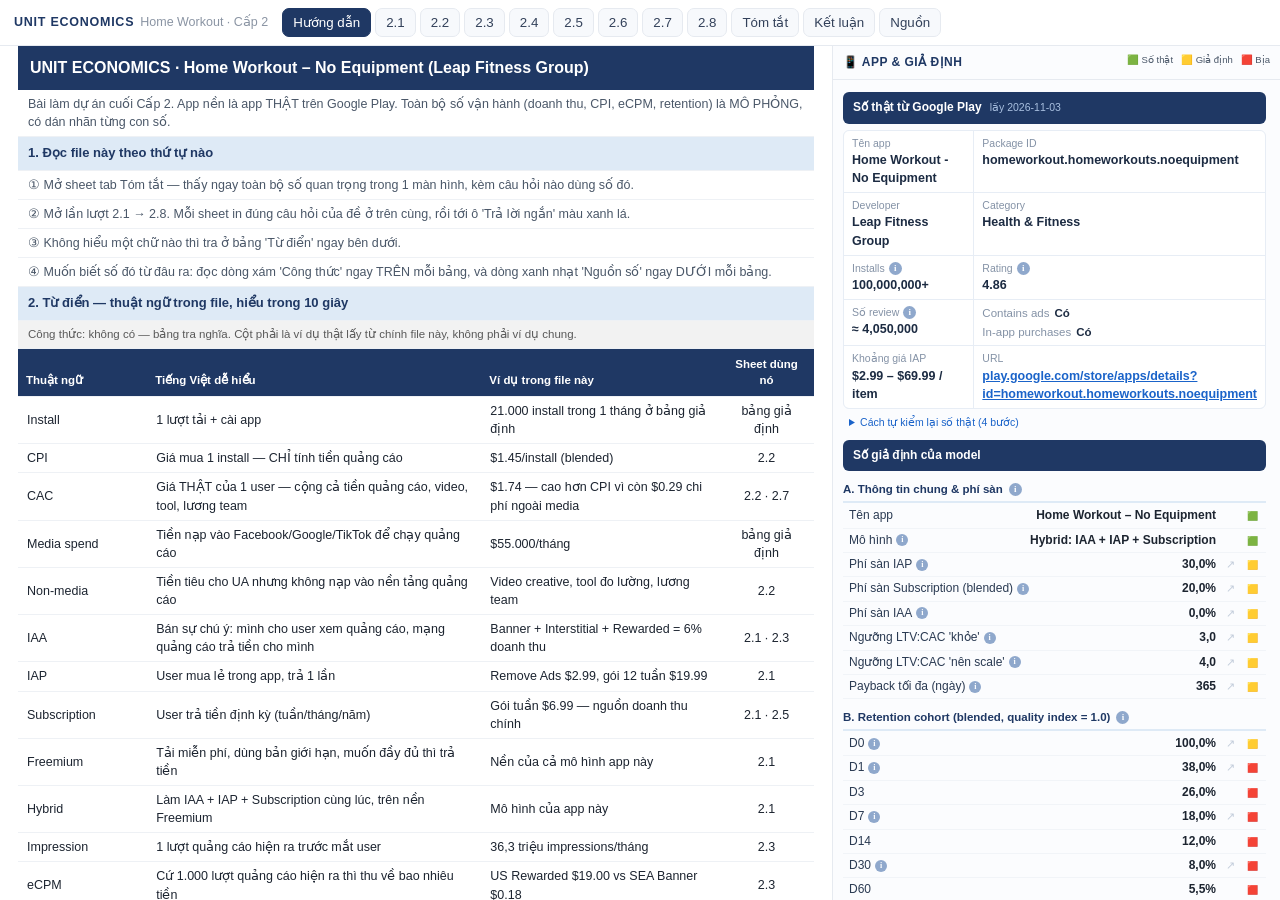
==== commit ac713c66: "update layout" ====
--- a/Unit_Economics_Home_Workout.html
+++ b/Unit_Economics_Home_Workout.html
@@ -118,24 +118,25 @@
 .ps h4{display:flex;align-items:center;gap:2px;margin:10px 0 1px;font-size:11.5px;color:var(--navy);
 padding-bottom:3px;border-bottom:2px solid var(--blue)}
 .pr{display:grid;grid-template-columns:minmax(0,1fr) auto 16px 16px;align-items:baseline;gap:0 6px;
-padding:3px 2px;border-bottom:1px solid #f1f4f8;font-size:12px;scroll-margin:70px}
+padding:3px 6px;border-bottom:1px solid #f1f4f8;font-size:12px;scroll-margin:70px}
 .pr .k{min-width:0;color:#2a3a52;display:flex;align-items:center;flex-wrap:wrap}
 .pr .v{font-weight:700;font-variant-numeric:tabular-nums;text-align:right;overflow-wrap:break-word}
 .pr .lbcell{grid-column:4}            /* dong nao khong co nut van giu dung cot mau */
 .lbcell{font-size:9px;line-height:1;text-align:center}
+.lb{display:inline-block;width:16px;text-align:center}
 .pr .info{width:12px;height:12px;font-size:8px}
 .use{width:16px;text-align:center;border:0;background:none;color:#c3cddb;font-size:11px;line-height:1;padding:0 1px;cursor:pointer}
 .pr:hover .use,.fact:hover .use{color:#1a63c9}
-.pnote{font-size:10.5px;color:#7b8697;padding:5px 2px 0;line-height:1.5}
+.pnote{font-size:10.5px;color:#7b8697;padding:5px 6px 0;line-height:1.5}
 .pnote b{color:#3f5573}
-.phow{margin:6px 2px 0}
+.phow{margin:6px 6px 0}
 .phow>summary{cursor:pointer;font-size:10.5px;color:#1a63c9}
 .phow ol{margin:4px 0 0;padding-left:16px;font-size:10.5px;color:#7b8697;line-height:1.5}
 table.mini{width:100%;margin:4px 0 6px;border-collapse:collapse;font-size:11px;table-layout:auto}
-table.mini th,table.mini td{border-bottom:1px solid #eef1f5;padding:3px 5px;text-align:center;font-variant-numeric:tabular-nums;white-space:nowrap}
+table.mini th,table.mini td{border-bottom:1px solid #eef1f5;padding:3px 6px;text-align:center;font-variant-numeric:tabular-nums;white-space:nowrap}
 table.mini tr:first-child th{background:#eef3fa;color:#2a3a52;text-align:center;font-weight:600;white-space:normal}
-table.mini th[scope=row]{text-align:left;font-weight:400;color:#2a3a52;white-space:normal}
-table.mini .lbh,table.mini .lbcell{width:16px;padding:3px 0;text-align:center}
+table.mini th[scope=row]{text-align:left;font-weight:400;color:#2a3a52;white-space:normal;padding-left:6px}
+table.mini .lbh,table.mini .lbcell{width:22px;padding:3px 6px 3px 0;text-align:center}
 
 .hit{animation:hit 2.1s ease-out}
 @keyframes hit{0%{background:#ffd75e;box-shadow:inset 3px 0 0 #f0a500}
